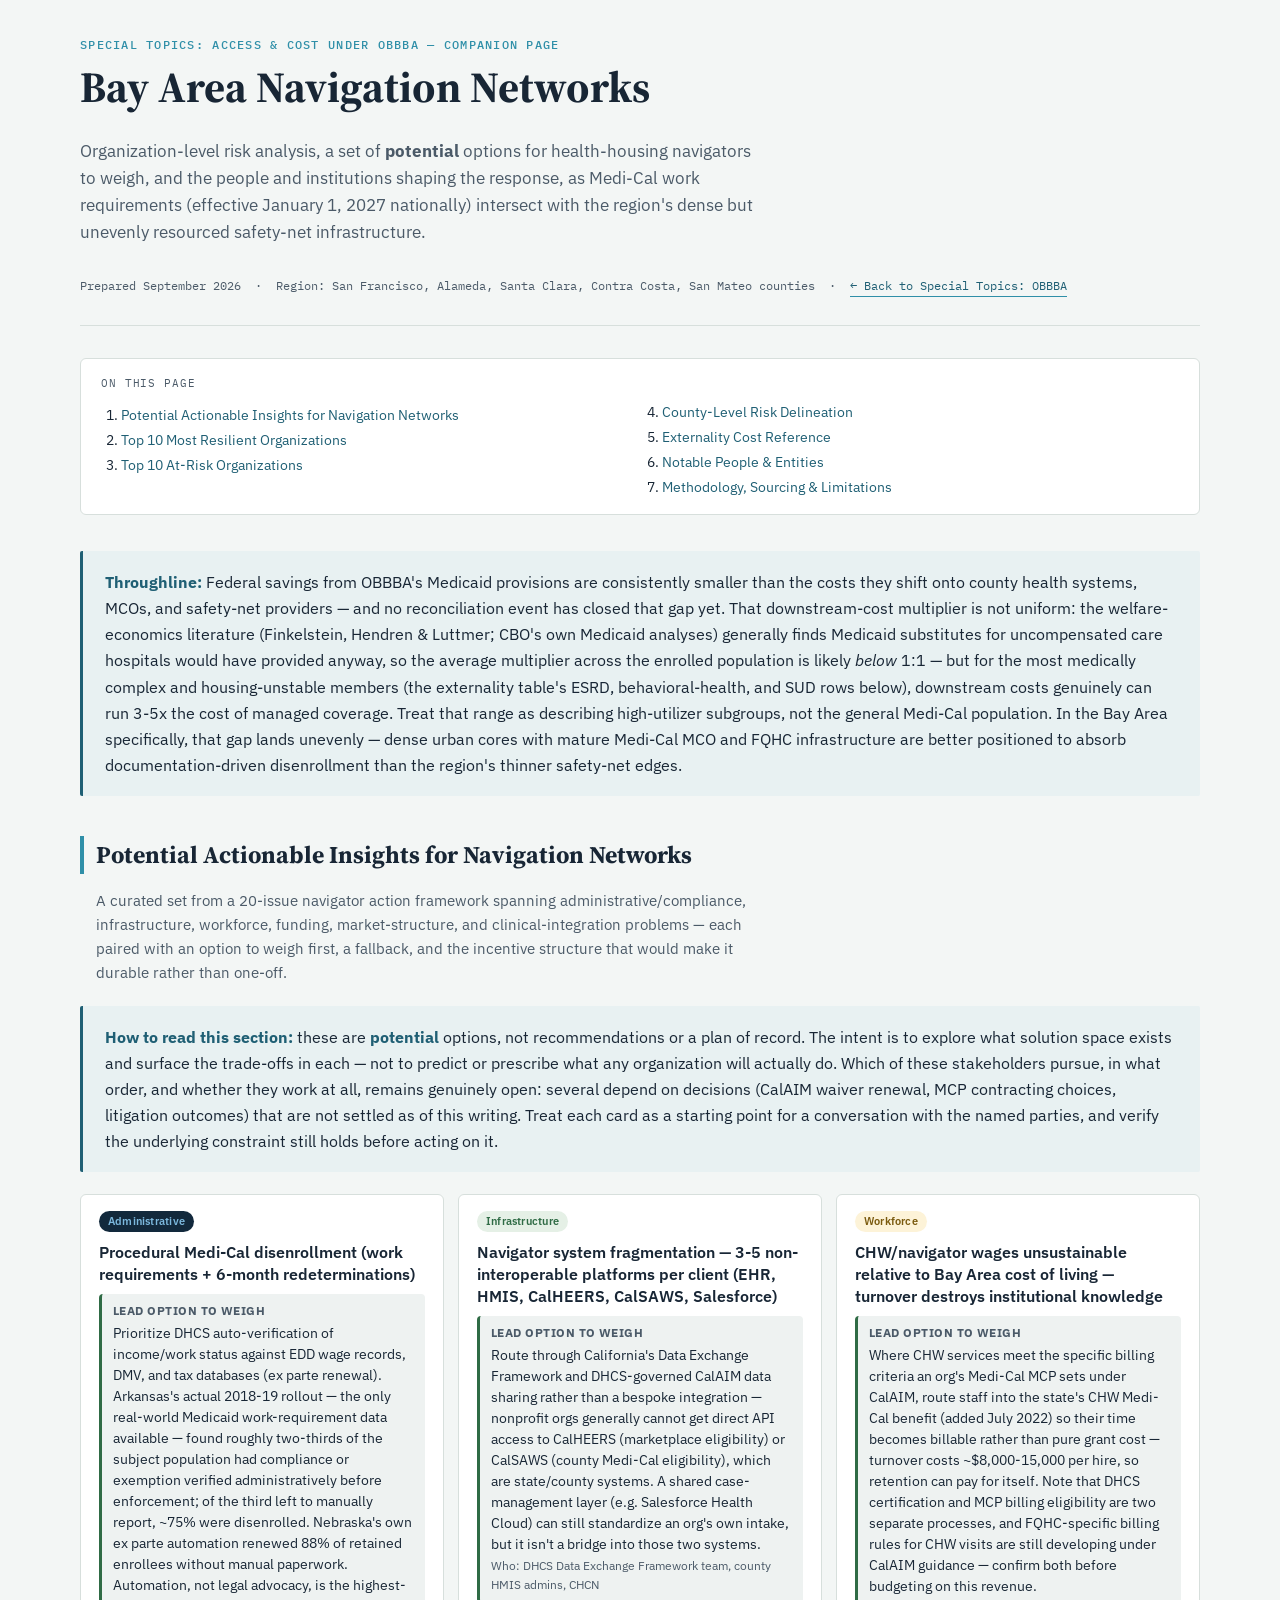
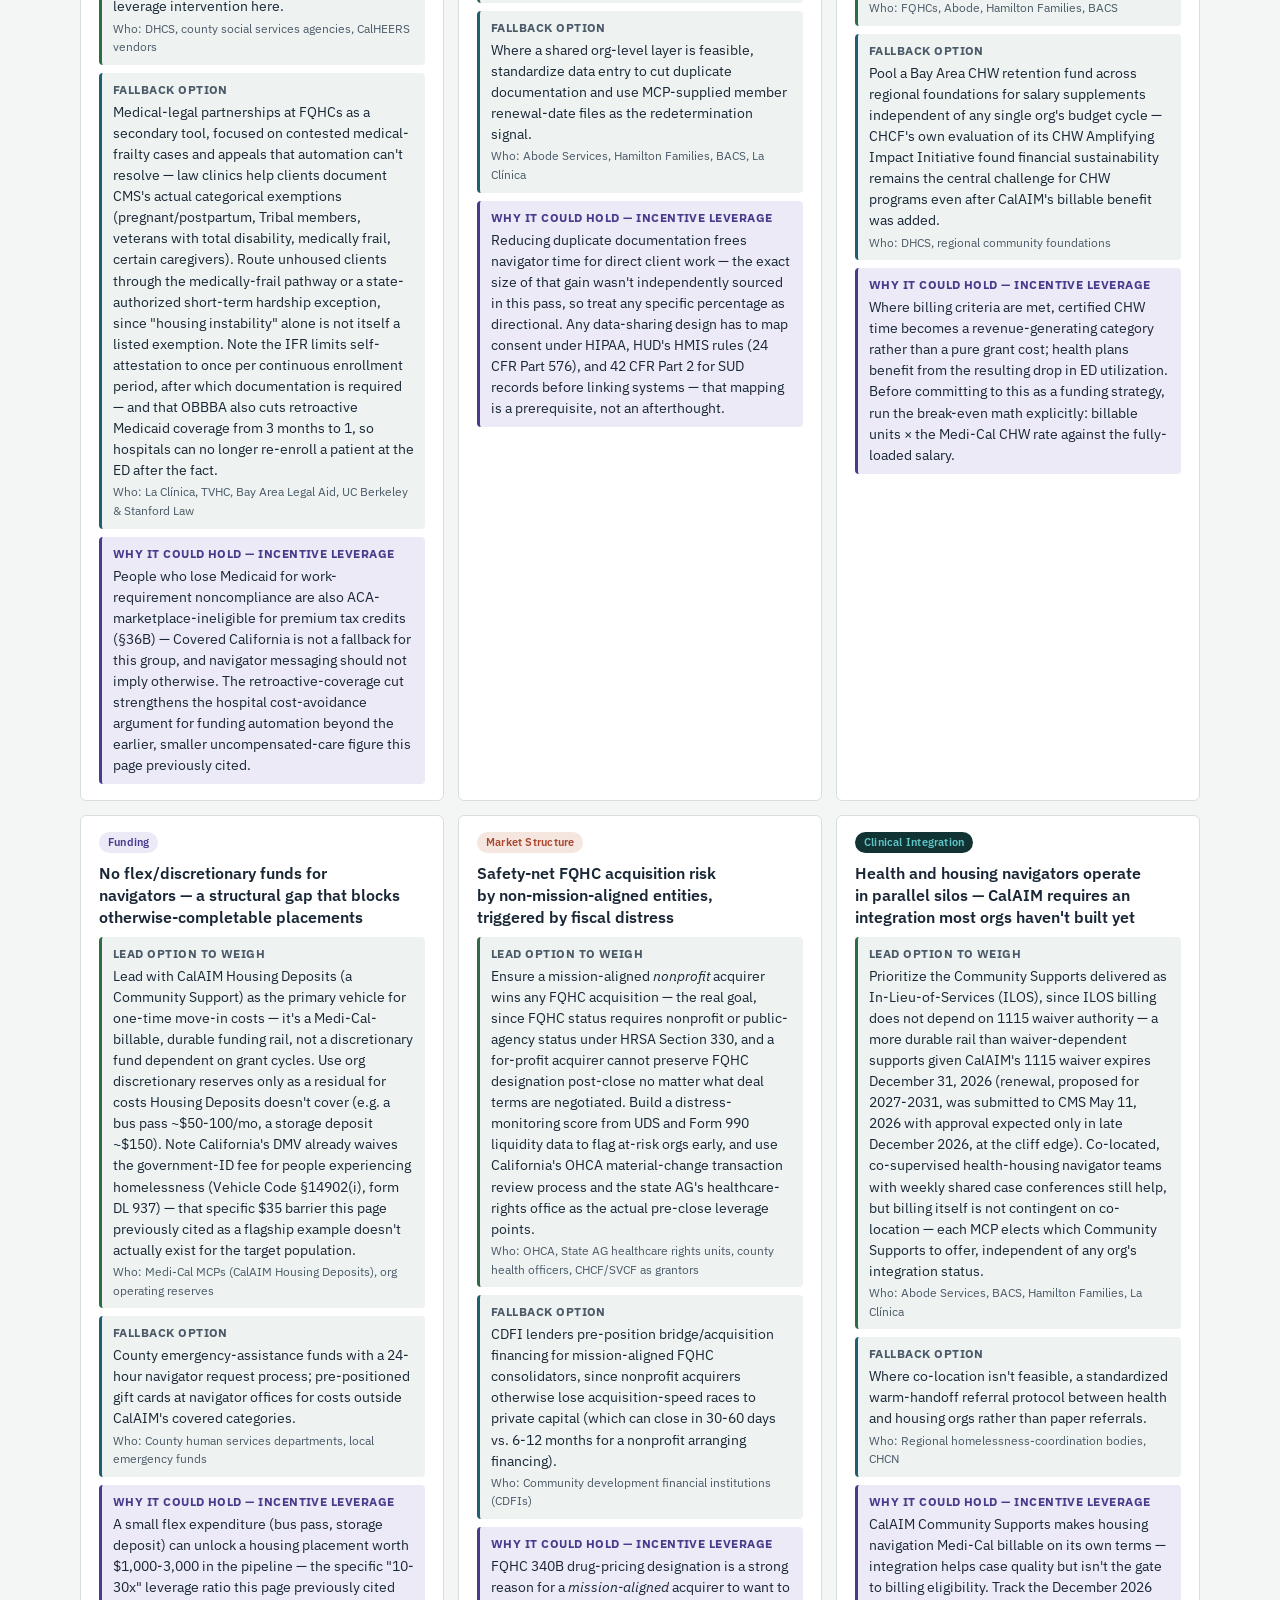
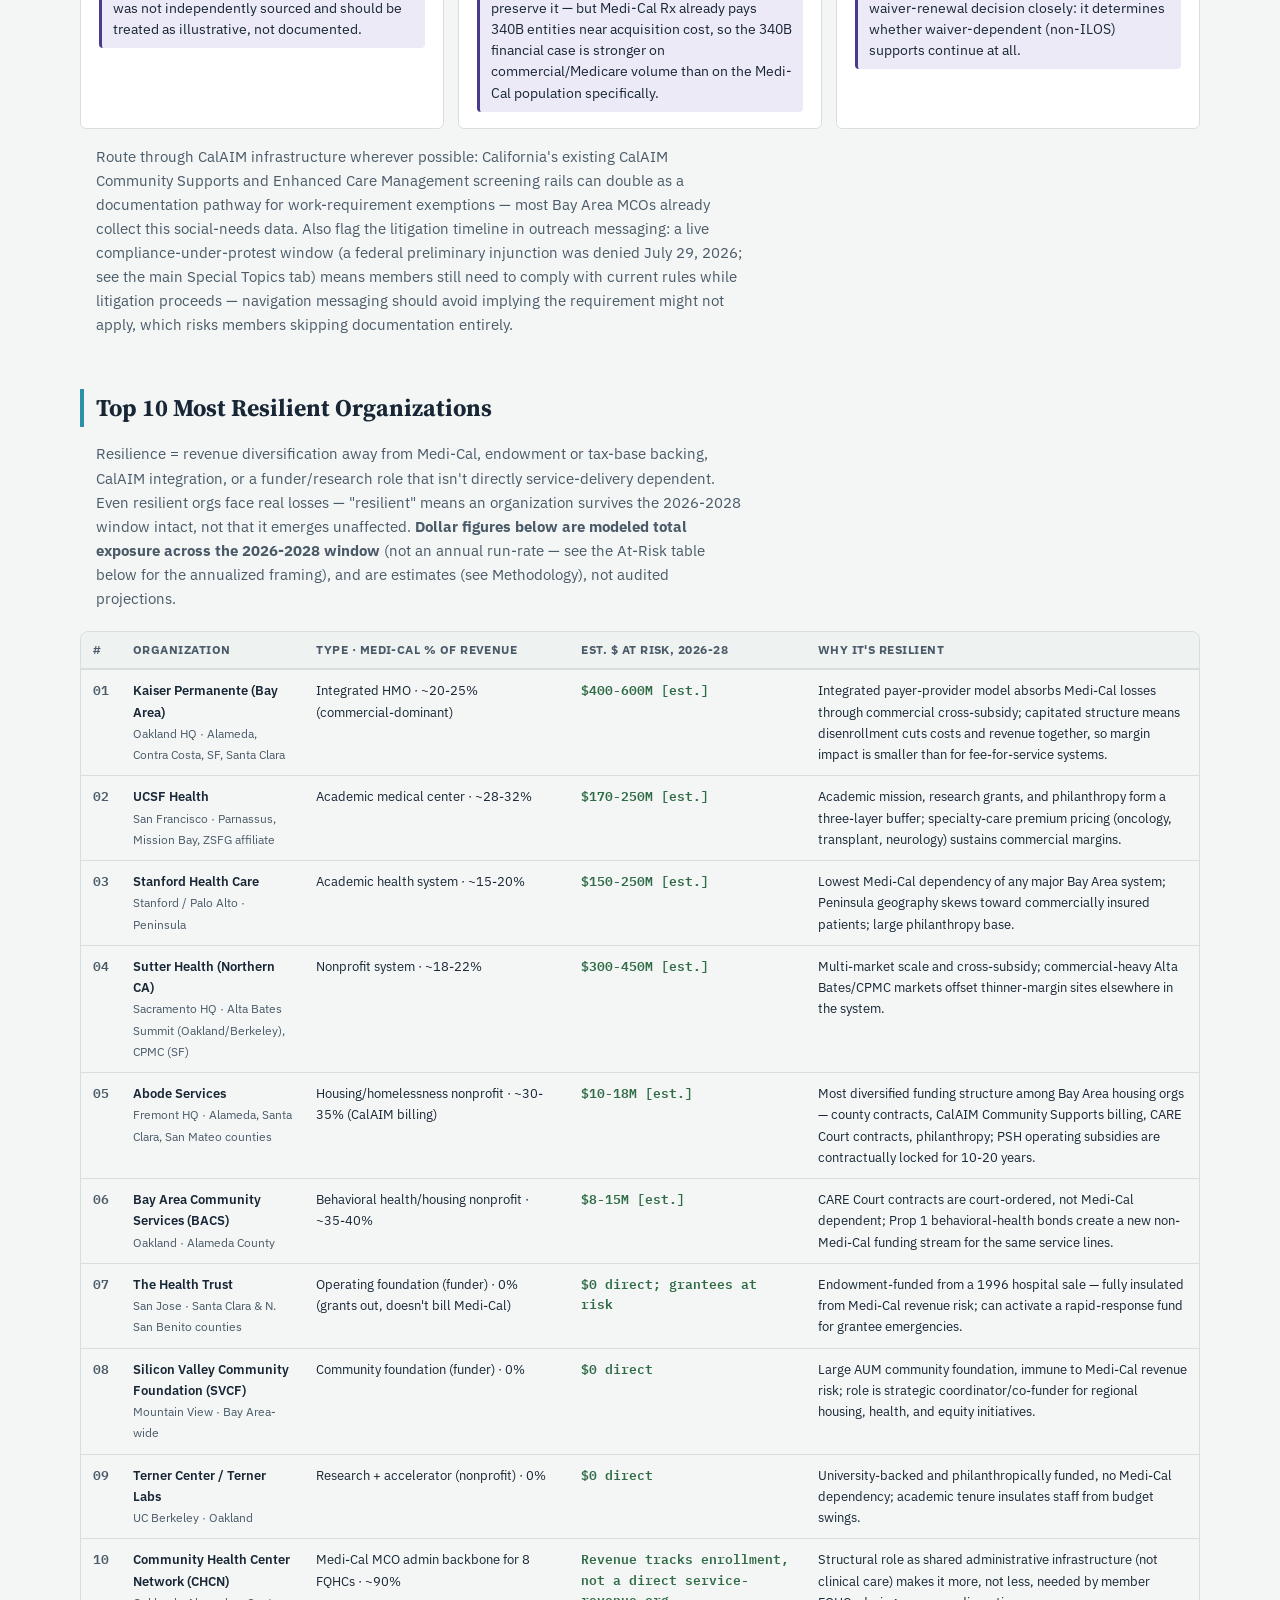
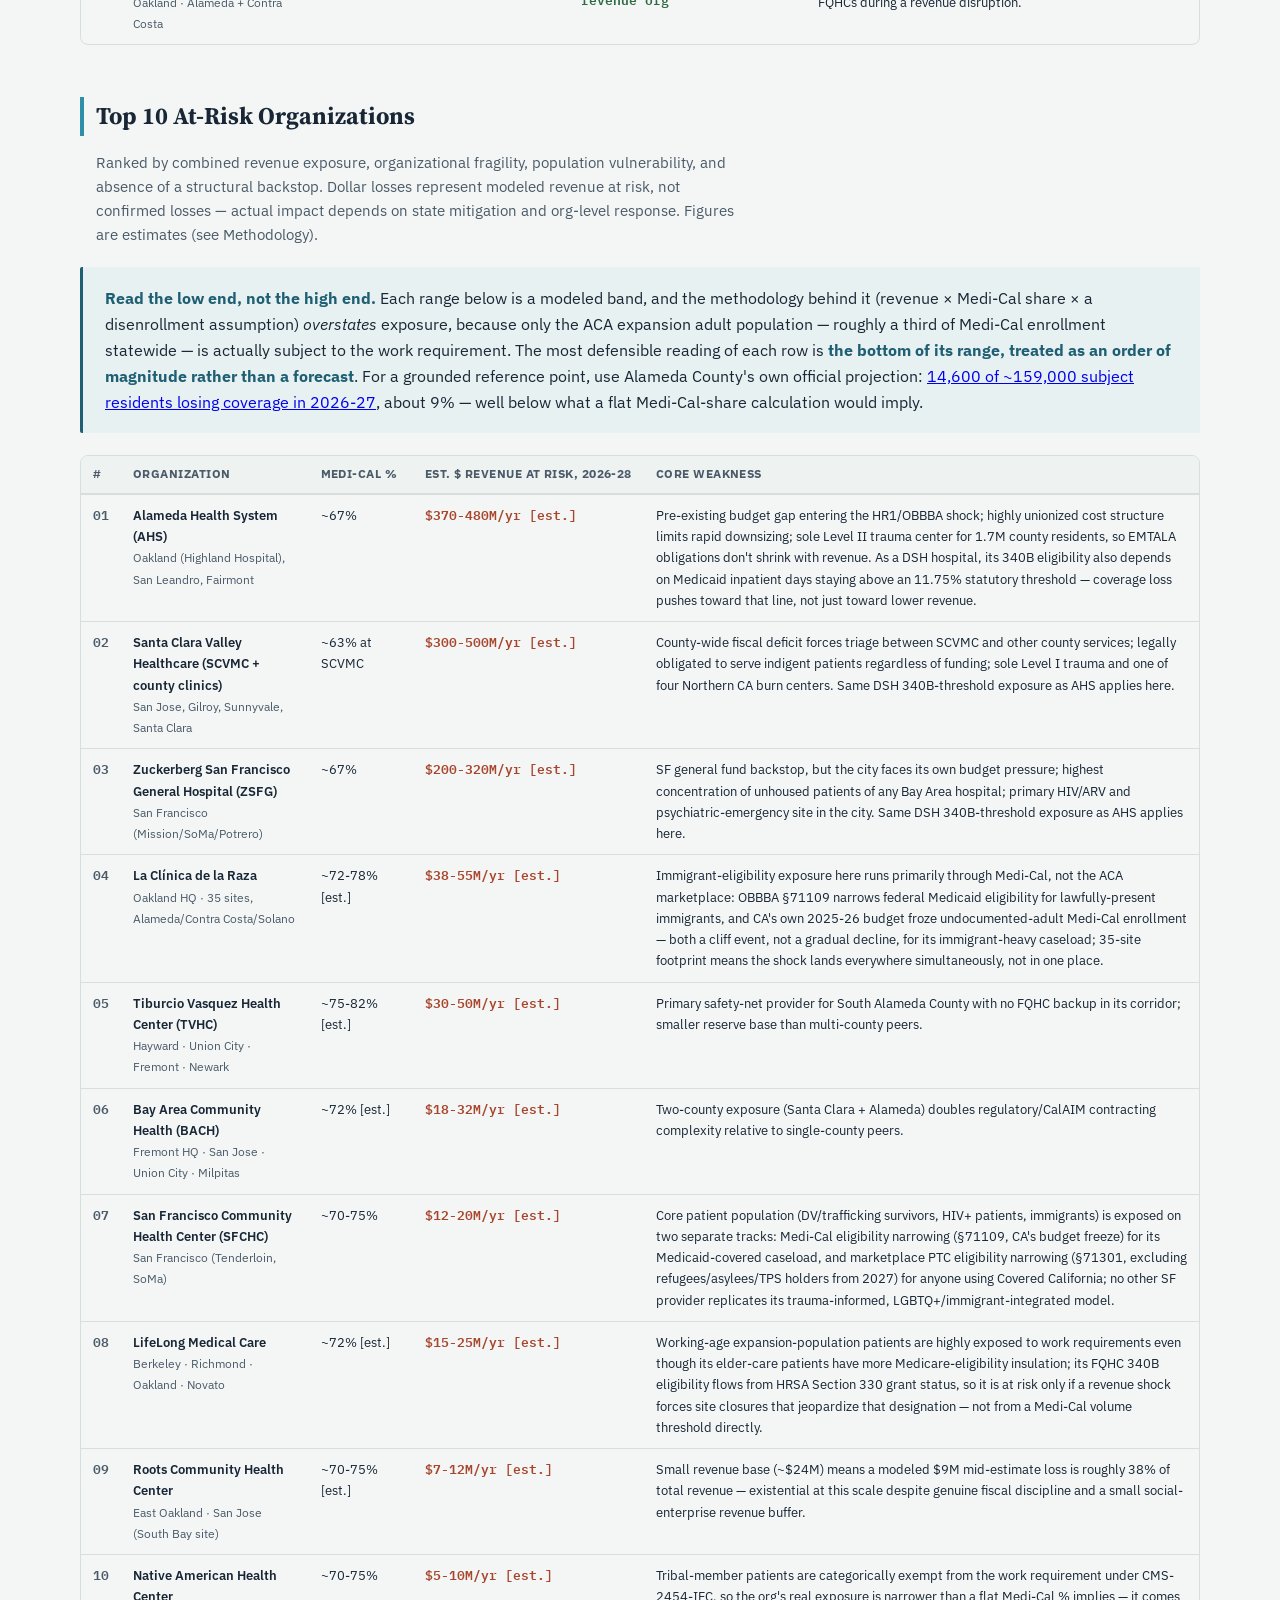
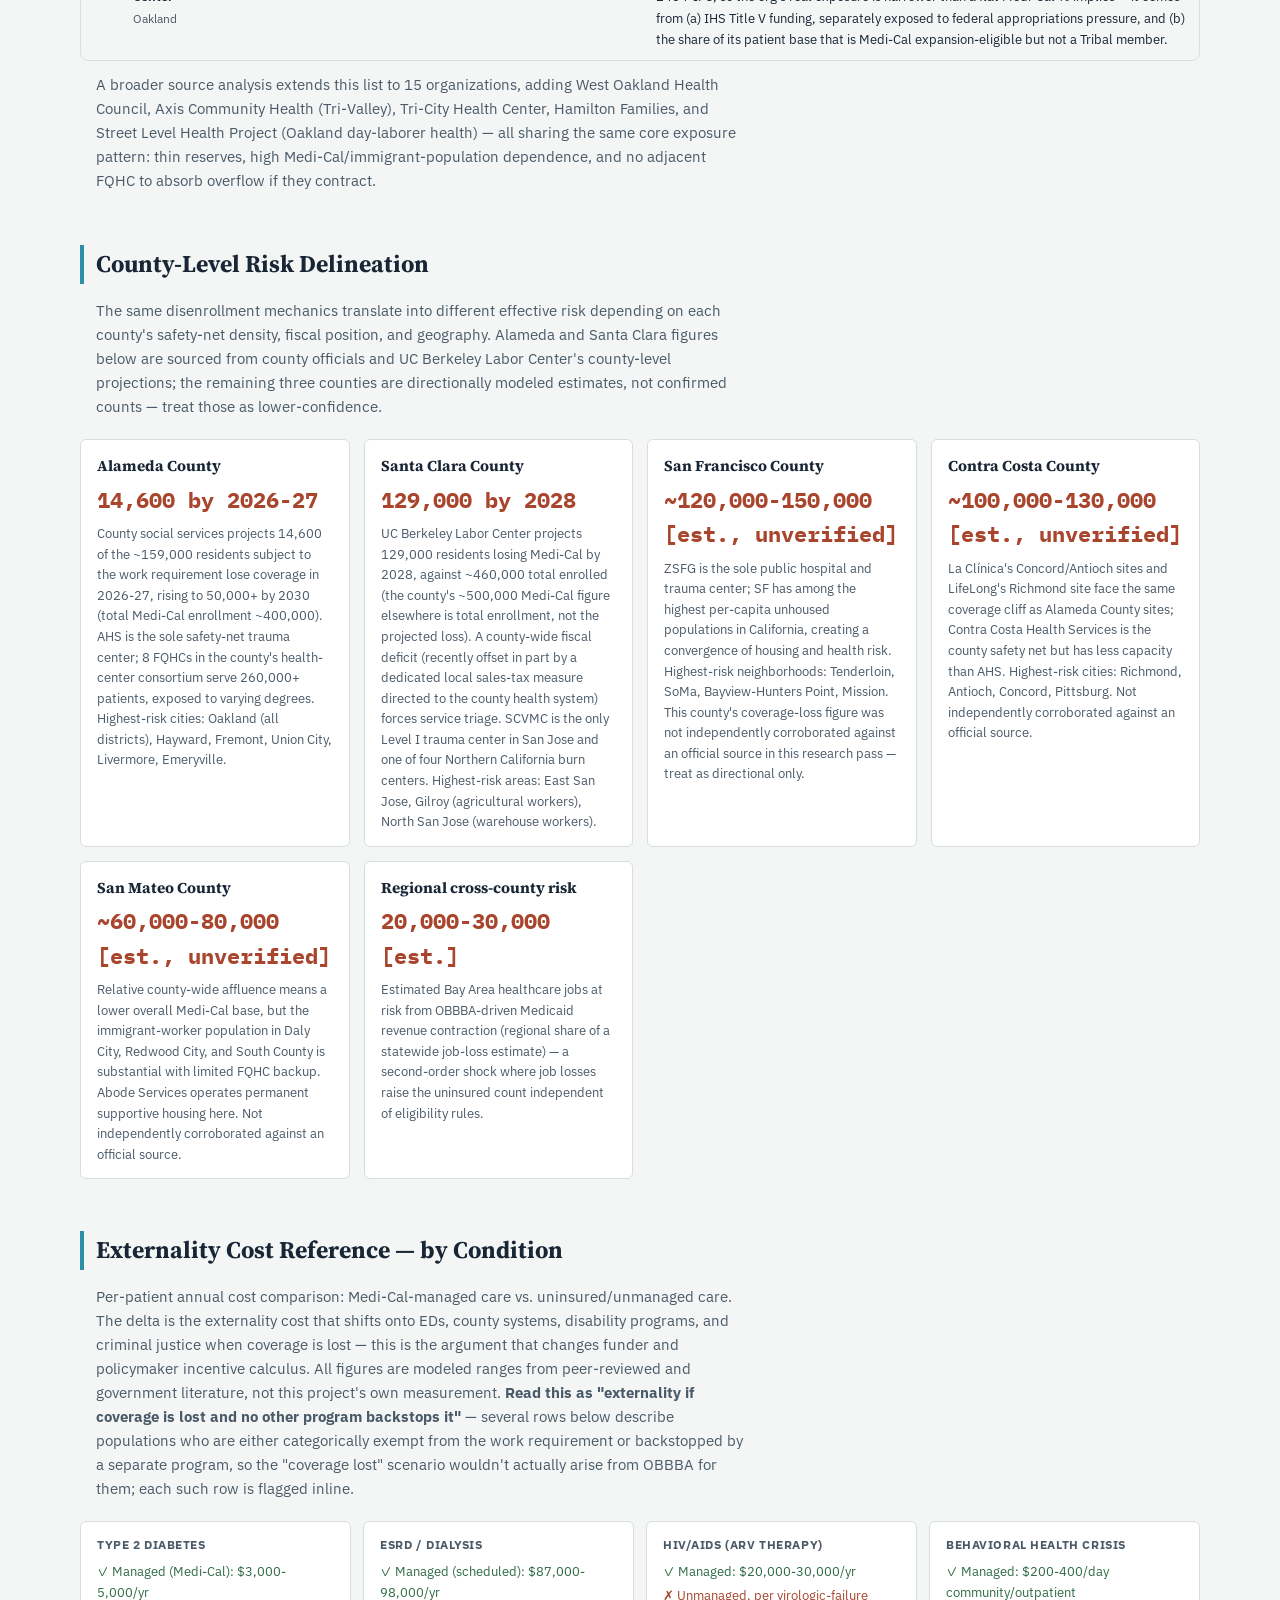
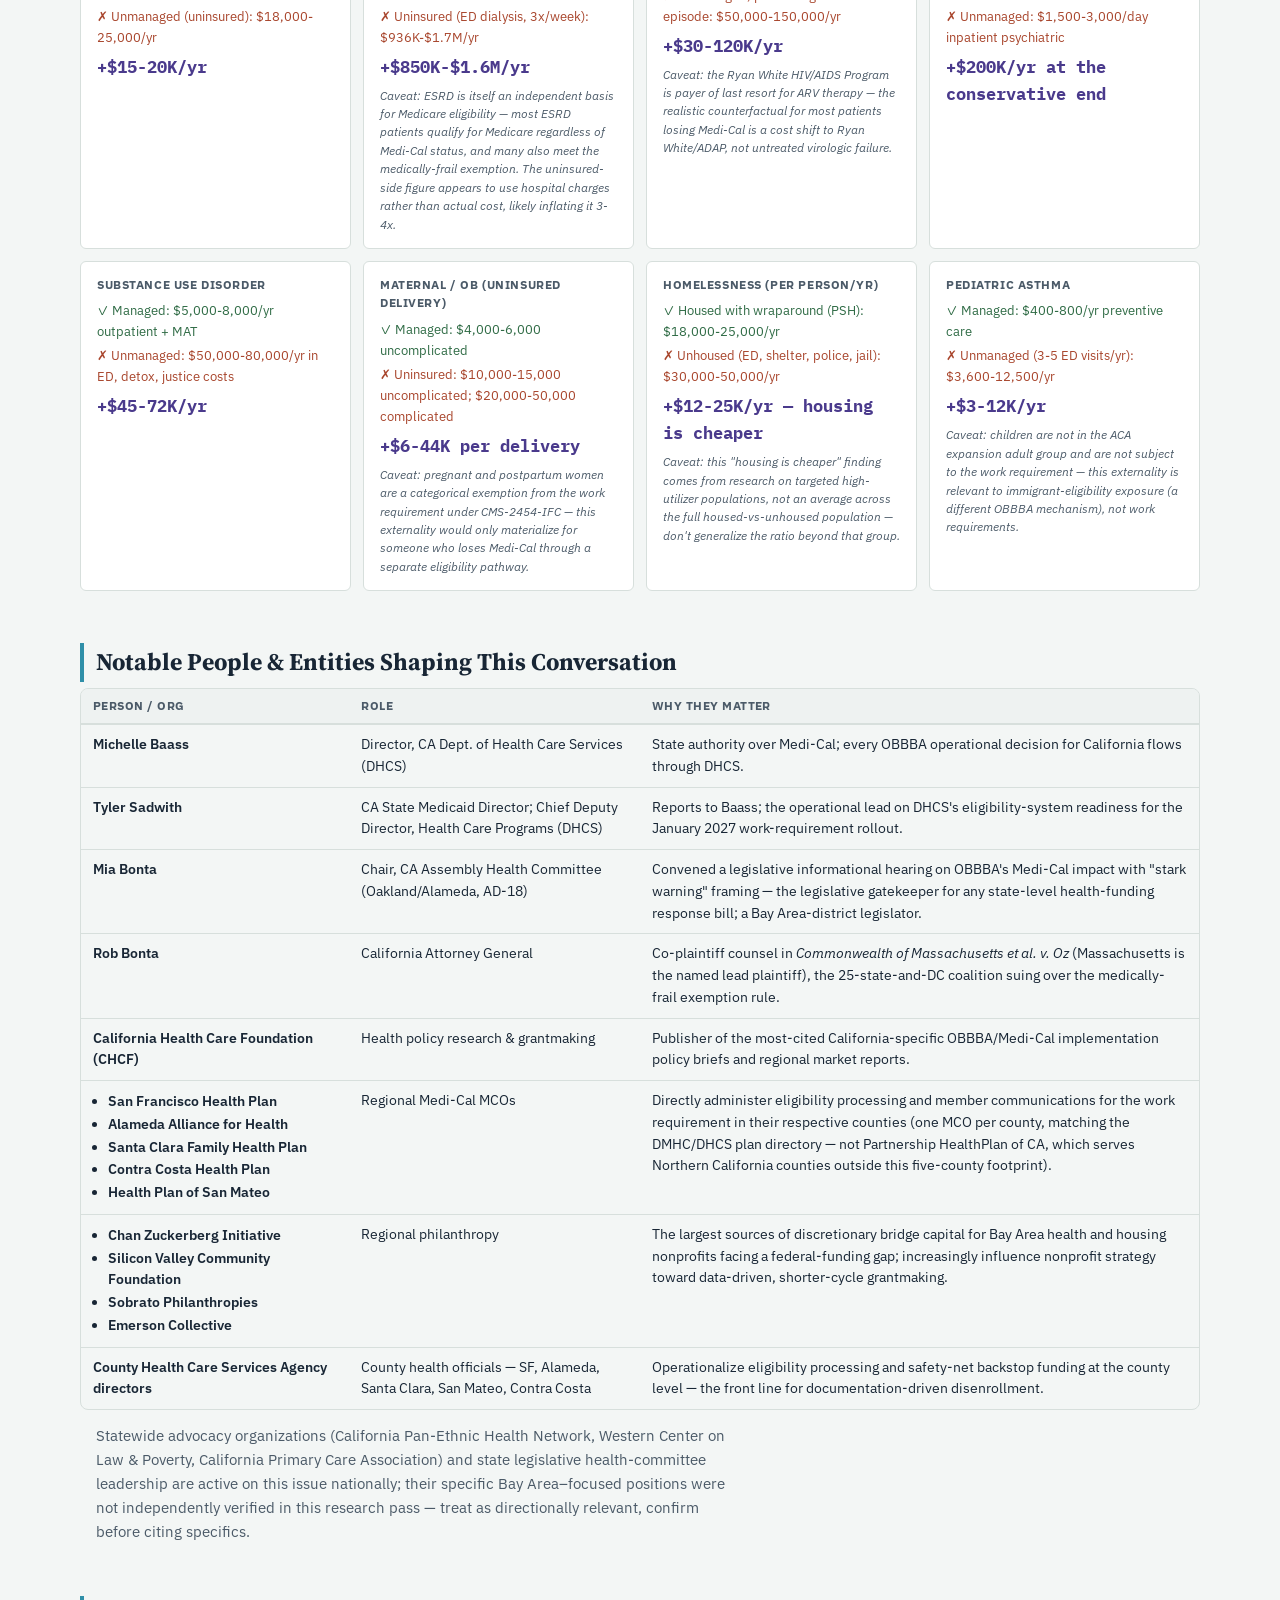
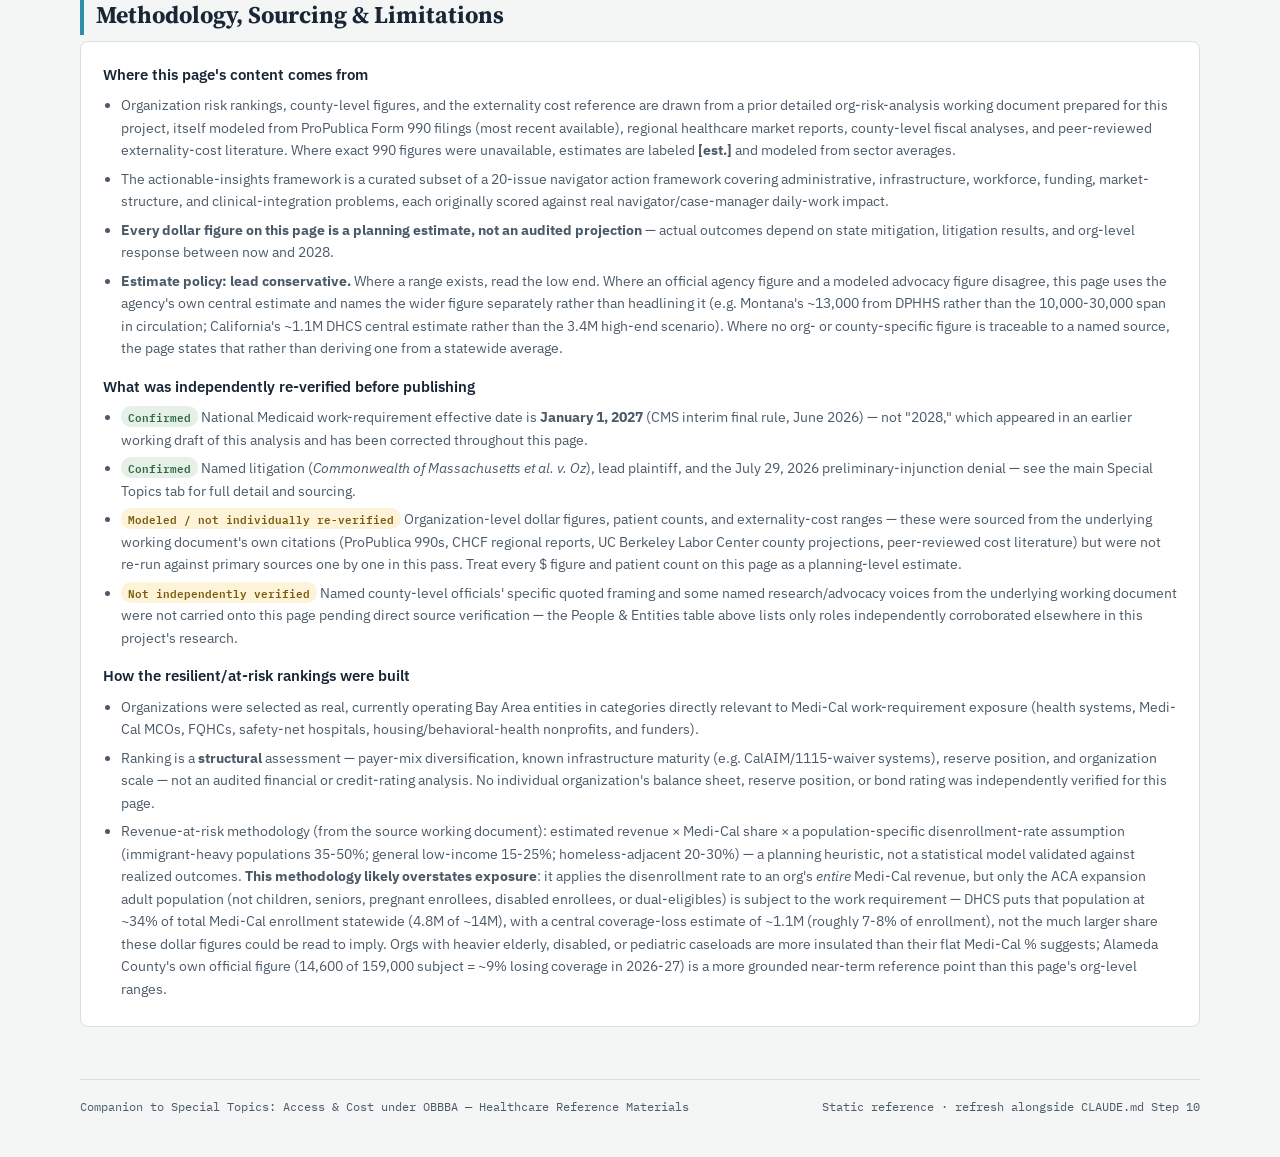
==== special-topics/bay-area-navigation.html @ 37980409 "Rework OBBBA tab presentation, add any-state drill-down, lead with conservative estimates Seven chan" ====
<!doctype html>
<html lang="en">
<head>
<meta charset="UTF-8">
<meta name="viewport" content="width=device-width, initial-scale=1.0, viewport-fit=cover">
<title>Bay Area Navigation Networks</title>
<link rel="stylesheet" href="https://fonts.googleapis.com/css2?family=Source+Serif+4:opsz,wght@8..60,400;8..60,600;8..60,700&family=IBM+Plex+Sans:wght@400;500;600;700&family=IBM+Plex+Mono:wght@400;500&display=swap">
<style>
  :root{
    --ink:#182635; --ink-soft:#4b5a68;
    --paper:#f3f6f5; --surface:#ffffff; --surface-alt:#eef2f1;
    --line:#d7dfdc;
    --bay:#1f5f74; --bay-bright:#2f8fa8;
    --resilient:#2f6b45; --resilient-bg:#e5f0e6;
    --risk:#a8452c; --risk-bg:#f6e6e0;
    --amber:#7a5a0e; --amber-bg:#fdf3d8;
    --purple:#4a3a8c; --purple-bg:#edeaf8;
    --accent-wash:#e8f1f2;
  }
  @media (prefers-color-scheme: dark){
    :root:not([data-theme="light"]){
      --ink:#e9edec; --ink-soft:#a9b8bc;
      --paper:#131b22; --surface:#1a232b; --surface-alt:#202b33;
      --line:#2c3941;
      --bay:#5fa9bd; --bay-bright:#7cc3d6;
      --resilient:#7fbf8f; --resilient-bg:#1c2e21;
      --risk:#d98a6f; --risk-bg:#33201a;
      --amber:#d4a840; --amber-bg:#2a2010;
      --purple:#a494d8; --purple-bg:#221c38;
      --accent-wash:#182a2d;
    }
  }
  :root[data-theme="dark"]{
    --ink:#e9edec; --ink-soft:#a9b8bc;
    --paper:#131b22; --surface:#1a232b; --surface-alt:#202b33;
    --line:#2c3941;
    --bay:#5fa9bd; --bay-bright:#7cc3d6;
    --resilient:#7fbf8f; --resilient-bg:#1c2e21;
    --risk:#d98a6f; --risk-bg:#33201a;
    --amber:#d4a840; --amber-bg:#2a2010;
    --purple:#a494d8; --purple-bg:#221c38;
    --accent-wash:#182a2d;
  }
  *{box-sizing:border-box;}
  html,body{margin:0;}
  body{
    background:var(--paper); color:var(--ink);
    font-family:"IBM Plex Sans", system-ui, -apple-system, sans-serif;
    font-size:16px; line-height:1.6;
    padding-inline:20px;
    padding-block:calc(28px + env(safe-area-inset-top,0px)) calc(40px + env(safe-area-inset-bottom,0px));
  }
  h1,h2,h3{font-family:"Source Serif 4", Georgia, serif; text-wrap:balance; color:var(--ink); margin:0;}
  .wrap{max-width:1120px; margin:0 auto;}
  .eyebrow{
    font-family:"IBM Plex Mono", monospace; font-size:0.72rem; letter-spacing:0.11em;
    text-transform:uppercase; color:var(--bay-bright); font-weight:500;
  }
  header.masthead{
    display:flex; flex-direction:column; gap:10px;
    padding-block:8px 28px; border-bottom:1px solid var(--line); margin-bottom:32px;
  }
  header.masthead h1{font-size:clamp(1.9rem, 4.2vw, 2.7rem); font-weight:700; line-height:1.08;}
  header.masthead .dek{font-size:1.05rem; color:var(--ink-soft); max-width:68ch; font-weight:400;}
  .meta-row{display:flex; flex-wrap:wrap; gap:14px; font-family:"IBM Plex Mono",monospace; font-size:0.78rem; color:var(--ink-soft); margin-top:4px;}
  .meta-row span{white-space:nowrap;}
  .back-link{font-family:"IBM Plex Mono",monospace; font-size:0.78rem; color:var(--bay); text-decoration:none; border-bottom:1px solid var(--bay-bright);}
  .back-link:hover{color:var(--bay-bright);}

  nav.toc{background:var(--surface); border:1px solid var(--line); border-radius:6px; padding:16px 20px; margin-bottom:36px;}
  nav.toc .toc-label{font-family:"IBM Plex Mono",monospace; font-size:0.7rem; letter-spacing:0.08em; text-transform:uppercase; color:var(--ink-soft); margin-bottom:8px; display:block;}
  nav.toc ol{margin:0; padding-left:20px; columns:2; column-gap:24px; font-size:0.86rem;}
  nav.toc li{margin:3px 0; break-inside:avoid;}
  nav.toc a{color:var(--bay); text-decoration:none;}
  nav.toc a:hover{text-decoration:underline;}
  @media (max-width:600px){ nav.toc ol{columns:1;} }

  .callout{
    background:var(--accent-wash); border-left:3px solid var(--bay);
    padding:18px 22px; border-radius:2px; margin-bottom:40px;
  }
  .callout p{margin:0; font-size:1.02rem;}
  .callout strong{color:var(--bay);}

  section{margin-bottom:52px;}
  /* Header rule echoes the accent bar used on the Special Topics tab it links from,
     so the two read as one family despite the companion page's own type palette. */
  section > h2{
    font-size:1.5rem; font-weight:700; margin-bottom:6px;
    border-left:4px solid var(--bay-bright); padding-left:12px;
  }
  section > .section-dek{color:var(--ink-soft); font-size:0.94rem; max-width:74ch; margin-bottom:20px; padding-left:16px;}

  .insight-grid{display:grid; grid-template-columns:repeat(auto-fit, minmax(300px,1fr)); gap:14px;}
  .insight-card{
    background:var(--surface); border:1px solid var(--line); border-radius:6px;
    padding:16px 18px; display:flex; flex-direction:column; gap:8px;
  }
  .insight-card .issue-badges{display:flex; gap:6px; flex-wrap:wrap;}
  .badge{font-size:0.66rem; font-weight:600; padding:2px 9px; border-radius:20px; letter-spacing:0.02em;}
  .badge-admin{background:#e5f0f9; color:#1a5c8a;}
  .badge-infra{background:var(--resilient-bg); color:var(--resilient);}
  .badge-work{background:var(--amber-bg); color:var(--amber);}
  .badge-fund{background:var(--purple-bg); color:var(--purple);}
  .badge-mkt{background:var(--risk-bg); color:var(--risk);}
  .badge-clin{background:#dff0f0; color:#1a5a5a;}
  :root[data-theme="dark"] .badge-admin, :root:not([data-theme="light"]) .badge-admin { background:#12293c; color:#7cb8dd; }
  :root[data-theme="dark"] .badge-clin, :root:not([data-theme="light"]) .badge-clin { background:#123333; color:#5fc7c7; }
  .insight-card h3{font-size:0.98rem; font-weight:600; margin:2px 0 0; font-family:"IBM Plex Sans",sans-serif; line-height:1.4;}
  .action-box{background:var(--surface-alt); border-radius:4px; padding:8px 11px; font-size:0.85rem; line-height:1.55;}
  .action-box strong{display:block; font-size:0.72rem; text-transform:uppercase; letter-spacing:0.04em; font-weight:700; margin-bottom:3px; color:var(--ink-soft);}
  .action-primary{border-left:3px solid var(--resilient);}
  .action-alt{border-left:3px solid var(--bay);}
  .incentive-box{background:var(--purple-bg); border-left:3px solid var(--purple); border-radius:4px; padding:8px 11px; font-size:0.85rem; line-height:1.55;}
  .incentive-box strong{display:block; font-size:0.72rem; text-transform:uppercase; letter-spacing:0.04em; font-weight:700; margin-bottom:3px; color:var(--purple);}
  .who-line{font-size:0.76rem; color:var(--ink-soft); margin-top:2px;}

  .org-table-wrap{overflow-x:auto; border:1px solid var(--line); border-radius:8px;}
  table.org-table{width:100%; border-collapse:collapse; font-size:0.83rem; min-width:820px;}
  table.org-table thead th{background:var(--surface-alt); text-align:left; font-weight:700; padding:9px 12px; border-bottom:2px solid var(--line); font-size:0.72rem; text-transform:uppercase; letter-spacing:0.04em; color:var(--ink-soft); white-space:nowrap;}
  table.org-table td{padding:10px 12px; border-bottom:1px solid var(--line); vertical-align:top;}
  table.org-table tr:last-child td{border-bottom:none;}
  table.org-table .org-name{font-weight:600; display:block;}
  table.org-table .org-loc{color:var(--ink-soft); font-size:0.76rem;}
  table.org-table .rank{font-family:"IBM Plex Mono",monospace; font-weight:600; color:var(--ink-soft);}
  .rank.resilient{color:var(--resilient);}
  .rank.risk{color:var(--risk);}
  table.org-table .fig{font-weight:600; font-family:"IBM Plex Mono",monospace; font-size:0.8rem; font-variant-numeric:tabular-nums;}
  .fig.risk{color:var(--risk);}
  .fig.resilient{color:var(--resilient);}

  .county-grid{display:grid; grid-template-columns:repeat(auto-fit, minmax(260px,1fr)); gap:14px;}
  .county-card{background:var(--surface); border:1px solid var(--line); border-radius:6px; padding:14px 16px;}
  .county-card h3{font-size:0.95rem; margin-bottom:4px;}
  .county-card .stat{font-family:"IBM Plex Mono",monospace; font-size:1.35rem; font-weight:700; color:var(--risk); display:block; margin:2px 0 6px; font-variant-numeric:tabular-nums;}
  .county-card p{font-size:0.83rem; color:var(--ink-soft); margin:0; line-height:1.55;}

  .ext-grid{display:grid; grid-template-columns:repeat(auto-fit, minmax(250px,1fr)); gap:12px;}
  .ext-card{background:var(--surface); border:1px solid var(--line); border-radius:6px; padding:14px 16px;}
  .ext-card .condition{font-size:0.72rem; font-weight:700; text-transform:uppercase; letter-spacing:0.05em; color:var(--ink-soft); margin-bottom:6px;}
  .ext-card .row{font-size:0.82rem; margin-bottom:3px;}
  .ext-card .managed{color:var(--resilient);}
  .ext-card .unmanaged{color:var(--risk);}
  .ext-card .delta{font-family:"IBM Plex Mono",monospace; font-size:1.05rem; font-weight:700; color:var(--purple); margin-top:6px;}

  .people-table-wrap{border:1px solid var(--line); border-radius:8px; overflow:hidden;}
  table.people-table{width:100%; border-collapse:collapse; font-size:0.85rem; table-layout:fixed;}
  table.people-table col.c-name{width:24%;}
  table.people-table col.c-role{width:26%;}
  table.people-table col.c-why{width:50%;}
  table.people-table thead th{background:var(--surface-alt); text-align:left; font-weight:700; padding:8px 12px; border-bottom:2px solid var(--line); font-size:0.72rem; text-transform:uppercase; letter-spacing:0.04em; color:var(--ink-soft);}
  table.people-table td{padding:9px 12px; border-bottom:1px solid var(--line); vertical-align:top; overflow-wrap:anywhere; word-break:normal; hyphens:auto;}
  table.people-table tr:last-child td{border-bottom:none;}
  table.people-table .p-name{font-weight:600;}
  table.people-table .p-name ul{margin:0; padding-left:15px;}
  table.people-table .p-name li{margin:1px 0; font-weight:600;}
  /* Stack to cards on narrow screens so nothing ever scrolls sideways */
  @media (max-width:640px){
    table.people-table, table.people-table tbody, table.people-table tr, table.people-table td{display:block; width:100%;}
    table.people-table thead{display:none;}
    table.people-table tr{border-bottom:1px solid var(--line); padding:4px 0;}
    table.people-table tr:last-child{border-bottom:none;}
    table.people-table td{border-bottom:none; padding:4px 12px;}
    table.people-table td::before{content:attr(data-label); display:block; font-size:0.66rem; font-weight:700; text-transform:uppercase; letter-spacing:0.05em; color:var(--ink-soft); margin-bottom:2px;}
  }

  .method-box{
    background:var(--surface); border:1px solid var(--line); border-radius:8px;
    padding:20px 22px; font-size:0.88rem; color:var(--ink-soft);
  }
  .method-box h3{font-size:0.95rem; font-weight:600; color:var(--ink); margin-bottom:8px; font-family:"IBM Plex Sans",sans-serif;}
  .method-box ul{margin:0 0 14px; padding-left:18px;}
  .method-box ul:last-child{margin-bottom:0;}
  .method-box li{margin-bottom:6px;}
  .verify-tag{font-family:"IBM Plex Mono",monospace; font-size:0.68rem; padding:1px 7px; border-radius:10px; font-weight:600; white-space:nowrap;}
  .verify-confirmed{background:var(--resilient-bg); color:var(--resilient);}
  .verify-est{background:var(--amber-bg); color:var(--amber);}
  .verify-corrected{background:var(--risk-bg); color:var(--risk);}

  footer{border-top:1px solid var(--line); padding-top:18px; margin-top:8px;
    font-family:"IBM Plex Mono",monospace; font-size:0.74rem; color:var(--ink-soft);
    display:flex; justify-content:space-between; flex-wrap:wrap; gap:8px;}

  @media (max-width:480px){
    table.org-table{min-width:680px;}
  }
</style>
</head>
<body>
<div class="wrap">

  <header class="masthead">
    <div class="eyebrow">Special Topics: Access &amp; Cost under OBBBA — Companion Page</div>
    <h1>Bay Area Navigation Networks</h1>
    <p class="dek">Organization-level risk analysis, a set of <strong>potential</strong> options for health-housing navigators to weigh, and the people and institutions shaping the response, as Medi-Cal work requirements (effective January 1, 2027 nationally) intersect with the region's dense but unevenly resourced safety-net infrastructure.</p>
    <div class="meta-row">
      <span>Prepared September 2026</span>
      <span>·</span>
      <span>Region: San Francisco, Alameda, Santa Clara, Contra Costa, San Mateo counties</span>
      <span>·</span>
      <a class="back-link" href="../index.html#special">← Back to Special Topics: OBBBA</a>
    </div>
  </header>

  <nav class="toc">
    <span class="toc-label">On this page</span>
    <ol>
      <li><a href="#insights">Potential Actionable Insights for Navigation Networks</a></li>
      <li><a href="#resilient">Top 10 Most Resilient Organizations</a></li>
      <li><a href="#at-risk">Top 10 At-Risk Organizations</a></li>
      <li><a href="#counties">County-Level Risk Delineation</a></li>
      <li><a href="#externalities">Externality Cost Reference</a></li>
      <li><a href="#people">Notable People &amp; Entities</a></li>
      <li><a href="#method">Methodology, Sourcing &amp; Limitations</a></li>
    </ol>
  </nav>

  <div class="callout">
    <p><strong>Throughline:</strong> Federal savings from OBBBA's Medicaid provisions are consistently smaller than the costs they shift onto county health systems, MCOs, and safety-net providers — and no reconciliation event has closed that gap yet. That downstream-cost multiplier is not uniform: the welfare-economics literature (Finkelstein, Hendren &amp; Luttmer; CBO's own Medicaid analyses) generally finds Medicaid substitutes for uncompensated care hospitals would have provided anyway, so the average multiplier across the enrolled population is likely <em>below</em> 1:1 — but for the most medically complex and housing-unstable members (the externality table's ESRD, behavioral-health, and SUD rows below), downstream costs genuinely can run 3-5x the cost of managed coverage. Treat that range as describing high-utilizer subgroups, not the general Medi-Cal population. In the Bay Area specifically, that gap lands unevenly — dense urban cores with mature Medi-Cal MCO and FQHC infrastructure are better positioned to absorb documentation-driven disenrollment than the region's thinner safety-net edges.</p>
  </div>

  <section id="insights">
    <h2>Potential Actionable Insights for Navigation Networks</h2>
    <p class="section-dek">A curated set from a 20-issue navigator action framework spanning administrative/compliance, infrastructure, workforce, funding, market-structure, and clinical-integration problems — each paired with an option to weigh first, a fallback, and the incentive structure that would make it durable rather than one-off.</p>
    <div class="callout" style="margin-bottom:22px;">
      <p><strong>How to read this section:</strong> these are <strong>potential</strong> options, not recommendations or a plan of record. The intent is to explore what solution space exists and surface the trade-offs in each — not to predict or prescribe what any organization will actually do. Which of these stakeholders pursue, in what order, and whether they work at all, remains genuinely open: several depend on decisions (CalAIM waiver renewal, MCP contracting choices, litigation outcomes) that are not settled as of this writing. Treat each card as a starting point for a conversation with the named parties, and verify the underlying constraint still holds before acting on it.</p>
    </div>
    <div class="insight-grid">
      <div class="insight-card">
        <div class="issue-badges"><span class="badge badge-admin">Administrative</span></div>
        <h3>Procedural Medi-Cal disenrollment (work requirements + 6-month redeterminations)</h3>
        <div class="action-box action-primary"><strong>Lead option to weigh</strong>Prioritize DHCS auto-verification of income/work status against EDD wage records, DMV, and tax databases (ex parte renewal). Arkansas's actual 2018-19 rollout — the only real-world Medicaid work-requirement data available — found roughly two-thirds of the subject population had compliance or exemption verified administratively before enforcement; of the third left to manually report, ~75% were disenrolled. Nebraska's own ex parte automation renewed 88% of retained enrollees without manual paperwork. Automation, not legal advocacy, is the highest-leverage intervention here.<div class="who-line">Who: DHCS, county social services agencies, CalHEERS vendors</div></div>
        <div class="action-box action-alt"><strong>Fallback option</strong>Medical-legal partnerships at FQHCs as a secondary tool, focused on contested medical-frailty cases and appeals that automation can't resolve — law clinics help clients document CMS's actual categorical exemptions (pregnant/postpartum, Tribal members, veterans with total disability, medically frail, certain caregivers). Route unhoused clients through the medically-frail pathway or a state-authorized short-term hardship exception, since "housing instability" alone is not itself a listed exemption. Note the IFR limits self-attestation to once per continuous enrollment period, after which documentation is required — and that OBBBA also cuts retroactive Medicaid coverage from 3 months to 1, so hospitals can no longer re-enroll a patient at the ED after the fact.<div class="who-line">Who: La Clínica, TVHC, Bay Area Legal Aid, UC Berkeley &amp; Stanford Law</div></div>
        <div class="incentive-box"><strong>Why it could hold — incentive leverage</strong>People who lose Medicaid for work-requirement noncompliance are also ACA-marketplace-ineligible for premium tax credits (§36B) — Covered California is not a fallback for this group, and navigator messaging should not imply otherwise. The retroactive-coverage cut strengthens the hospital cost-avoidance argument for funding automation beyond the earlier, smaller uncompensated-care figure this page previously cited.</div>
      </div>
      <div class="insight-card">
        <div class="issue-badges"><span class="badge badge-infra">Infrastructure</span></div>
        <h3>Navigator system fragmentation — 3-5 non-interoperable platforms per client (EHR, HMIS, CalHEERS, CalSAWS, Salesforce)</h3>
        <div class="action-box action-primary"><strong>Lead option to weigh</strong>Route through California's Data Exchange Framework and DHCS-governed CalAIM data sharing rather than a bespoke integration — nonprofit orgs generally cannot get direct API access to CalHEERS (marketplace eligibility) or CalSAWS (county Medi-Cal eligibility), which are state/county systems. A shared case-management layer (e.g. Salesforce Health Cloud) can still standardize an org's own intake, but it isn't a bridge into those two systems.<div class="who-line">Who: DHCS Data Exchange Framework team, county HMIS admins, CHCN</div></div>
        <div class="action-box action-alt"><strong>Fallback option</strong>Where a shared org-level layer is feasible, standardize data entry to cut duplicate documentation and use MCP-supplied member renewal-date files as the redetermination signal.<div class="who-line">Who: Abode Services, Hamilton Families, BACS, La Clínica</div></div>
        <div class="incentive-box"><strong>Why it could hold — incentive leverage</strong>Reducing duplicate documentation frees navigator time for direct client work — the exact size of that gain wasn't independently sourced in this pass, so treat any specific percentage as directional. Any data-sharing design has to map consent under HIPAA, HUD's HMIS rules (24 CFR Part 576), and 42 CFR Part 2 for SUD records before linking systems — that mapping is a prerequisite, not an afterthought.</div>
      </div>
      <div class="insight-card">
        <div class="issue-badges"><span class="badge badge-work">Workforce</span></div>
        <h3>CHW/navigator wages unsustainable relative to Bay Area cost of living — turnover destroys institutional knowledge</h3>
        <div class="action-box action-primary"><strong>Lead option to weigh</strong>Where CHW services meet the specific billing criteria an org's Medi-Cal MCP sets under CalAIM, route staff into the state's CHW Medi-Cal benefit (added July 2022) so their time becomes billable rather than pure grant cost — turnover costs ~$8,000-15,000 per hire, so retention can pay for itself. Note that DHCS certification and MCP billing eligibility are two separate processes, and FQHC-specific billing rules for CHW visits are still developing under CalAIM guidance — confirm both before budgeting on this revenue.<div class="who-line">Who: FQHCs, Abode, Hamilton Families, BACS</div></div>
        <div class="action-box action-alt"><strong>Fallback option</strong>Pool a Bay Area CHW retention fund across regional foundations for salary supplements independent of any single org's budget cycle — CHCF's own evaluation of its CHW Amplifying Impact Initiative found financial sustainability remains the central challenge for CHW programs even after CalAIM's billable benefit was added.<div class="who-line">Who: DHCS, regional community foundations</div></div>
        <div class="incentive-box"><strong>Why it could hold — incentive leverage</strong>Where billing criteria are met, certified CHW time becomes a revenue-generating category rather than a pure grant cost; health plans benefit from the resulting drop in ED utilization. Before committing to this as a funding strategy, run the break-even math explicitly: billable units × the Medi-Cal CHW rate against the fully-loaded salary.</div>
      </div>
      <div class="insight-card">
        <div class="issue-badges"><span class="badge badge-fund">Funding</span></div>
        <h3>No flex/discretionary funds for navigators — a structural gap that blocks otherwise-completable placements</h3>
        <div class="action-box action-primary"><strong>Lead option to weigh</strong>Lead with CalAIM Housing Deposits (a Community Support) as the primary vehicle for one-time move-in costs — it's a Medi-Cal-billable, durable funding rail, not a discretionary fund dependent on grant cycles. Use org discretionary reserves only as a residual for costs Housing Deposits doesn't cover (e.g. a bus pass ~$50-100/mo, a storage deposit ~$150). Note California's DMV already waives the government-ID fee for people experiencing homelessness (Vehicle Code §14902(i), form DL 937) — that specific $35 barrier this page previously cited as a flagship example doesn't actually exist for the target population.<div class="who-line">Who: Medi-Cal MCPs (CalAIM Housing Deposits), org operating reserves</div></div>
        <div class="action-box action-alt"><strong>Fallback option</strong>County emergency-assistance funds with a 24-hour navigator request process; pre-positioned gift cards at navigator offices for costs outside CalAIM's covered categories.<div class="who-line">Who: County human services departments, local emergency funds</div></div>
        <div class="incentive-box"><strong>Why it could hold — incentive leverage</strong>A small flex expenditure (bus pass, storage deposit) can unlock a housing placement worth $1,000-3,000 in the pipeline — the specific "10-30x" leverage ratio this page previously cited was not independently sourced and should be treated as illustrative, not documented.</div>
      </div>
      <div class="insight-card">
        <div class="issue-badges"><span class="badge badge-mkt">Market Structure</span></div>
        <h3>Safety-net FQHC acquisition risk by non-mission-aligned entities, triggered by fiscal distress</h3>
        <div class="action-box action-primary"><strong>Lead option to weigh</strong>Ensure a mission-aligned <em>nonprofit</em> acquirer wins any FQHC acquisition — the real goal, since FQHC status requires nonprofit or public-agency status under HRSA Section 330, and a for-profit acquirer cannot preserve FQHC designation post-close no matter what deal terms are negotiated. Build a distress-monitoring score from UDS and Form 990 liquidity data to flag at-risk orgs early, and use California's OHCA material-change transaction review process and the state AG's healthcare-rights office as the actual pre-close leverage points.<div class="who-line">Who: OHCA, State AG healthcare rights units, county health officers, CHCF/SVCF as grantors</div></div>
        <div class="action-box action-alt"><strong>Fallback option</strong>CDFI lenders pre-position bridge/acquisition financing for mission-aligned FQHC consolidators, since nonprofit acquirers otherwise lose acquisition-speed races to private capital (which can close in 30-60 days vs. 6-12 months for a nonprofit arranging financing).<div class="who-line">Who: Community development financial institutions (CDFIs)</div></div>
        <div class="incentive-box"><strong>Why it could hold — incentive leverage</strong>FQHC 340B drug-pricing designation is a strong reason for a <em>mission-aligned</em> acquirer to want to preserve it — but Medi-Cal Rx already pays 340B entities near acquisition cost, so the 340B financial case is stronger on commercial/Medicare volume than on the Medi-Cal population specifically.</div>
      </div>
      <div class="insight-card">
        <div class="issue-badges"><span class="badge badge-clin">Clinical Integration</span></div>
        <h3>Health and housing navigators operate in parallel silos — CalAIM requires an integration most orgs haven't built yet</h3>
        <div class="action-box action-primary"><strong>Lead option to weigh</strong>Prioritize the Community Supports delivered as In-Lieu-of-Services (ILOS), since ILOS billing does not depend on 1115 waiver authority — a more durable rail than waiver-dependent supports given CalAIM's 1115 waiver expires December 31, 2026 (renewal, proposed for 2027-2031, was submitted to CMS May 11, 2026 with approval expected only in late December 2026, at the cliff edge). Co-located, co-supervised health-housing navigator teams with weekly shared case conferences still help, but billing itself is not contingent on co-location — each MCP elects which Community Supports to offer, independent of any org's integration status.<div class="who-line">Who: Abode Services, BACS, Hamilton Families, La Clínica</div></div>
        <div class="action-box action-alt"><strong>Fallback option</strong>Where co-location isn't feasible, a standardized warm-handoff referral protocol between health and housing orgs rather than paper referrals.<div class="who-line">Who: Regional homelessness-coordination bodies, CHCN</div></div>
        <div class="incentive-box"><strong>Why it could hold — incentive leverage</strong>CalAIM Community Supports makes housing navigation Medi-Cal billable on its own terms — integration helps case quality but isn't the gate to billing eligibility. Track the December 2026 waiver-renewal decision closely: it determines whether waiver-dependent (non-ILOS) supports continue at all.</div>
      </div>
    </div>
    <p class="section-dek" style="margin-top:16px;">Route through CalAIM infrastructure wherever possible: California's existing CalAIM Community Supports and Enhanced Care Management screening rails can double as a documentation pathway for work-requirement exemptions — most Bay Area MCOs already collect this social-needs data. Also flag the litigation timeline in outreach messaging: a live compliance-under-protest window (a federal preliminary injunction was denied July 29, 2026; see the main Special Topics tab) means members still need to comply with current rules while litigation proceeds — navigation messaging should avoid implying the requirement might not apply, which risks members skipping documentation entirely.</p>
  </section>

  <section id="resilient">
    <h2>Top 10 Most Resilient Organizations</h2>
    <p class="section-dek">Resilience = revenue diversification away from Medi-Cal, endowment or tax-base backing, CalAIM integration, or a funder/research role that isn't directly service-delivery dependent. Even resilient orgs face real losses — "resilient" means an organization survives the 2026-2028 window intact, not that it emerges unaffected. <strong>Dollar figures below are modeled total exposure across the 2026-2028 window</strong> (not an annual run-rate — see the At-Risk table below for the annualized framing), and are estimates (see Methodology), not audited projections.</p>
    <div class="org-table-wrap">
      <table class="org-table">
        <thead><tr><th>#</th><th>Organization</th><th>Type · Medi-Cal % of revenue</th><th>Est. $ at risk, 2026-28</th><th>Why it's resilient</th></tr></thead>
        <tbody>
          <tr><td class="rank resilient">01</td><td><span class="org-name">Kaiser Permanente (Bay Area)</span><span class="org-loc">Oakland HQ · Alameda, Contra Costa, SF, Santa Clara</span></td><td>Integrated HMO · ~20-25% (commercial-dominant)</td><td class="fig resilient">$400-600M [est.]</td><td>Integrated payer-provider model absorbs Medi-Cal losses through commercial cross-subsidy; capitated structure means disenrollment cuts costs and revenue together, so margin impact is smaller than for fee-for-service systems.</td></tr>
          <tr><td class="rank resilient">02</td><td><span class="org-name">UCSF Health</span><span class="org-loc">San Francisco · Parnassus, Mission Bay, ZSFG affiliate</span></td><td>Academic medical center · ~28-32%</td><td class="fig resilient">$170-250M [est.]</td><td>Academic mission, research grants, and philanthropy form a three-layer buffer; specialty-care premium pricing (oncology, transplant, neurology) sustains commercial margins.</td></tr>
          <tr><td class="rank resilient">03</td><td><span class="org-name">Stanford Health Care</span><span class="org-loc">Stanford / Palo Alto · Peninsula</span></td><td>Academic health system · ~15-20%</td><td class="fig resilient">$150-250M [est.]</td><td>Lowest Medi-Cal dependency of any major Bay Area system; Peninsula geography skews toward commercially insured patients; large philanthropy base.</td></tr>
          <tr><td class="rank resilient">04</td><td><span class="org-name">Sutter Health (Northern CA)</span><span class="org-loc">Sacramento HQ · Alta Bates Summit (Oakland/Berkeley), CPMC (SF)</span></td><td>Nonprofit system · ~18-22%</td><td class="fig resilient">$300-450M [est.]</td><td>Multi-market scale and cross-subsidy; commercial-heavy Alta Bates/CPMC markets offset thinner-margin sites elsewhere in the system.</td></tr>
          <tr><td class="rank resilient">05</td><td><span class="org-name">Abode Services</span><span class="org-loc">Fremont HQ · Alameda, Santa Clara, San Mateo counties</span></td><td>Housing/homelessness nonprofit · ~30-35% (CalAIM billing)</td><td class="fig resilient">$10-18M [est.]</td><td>Most diversified funding structure among Bay Area housing orgs — county contracts, CalAIM Community Supports billing, CARE Court contracts, philanthropy; PSH operating subsidies are contractually locked for 10-20 years.</td></tr>
          <tr><td class="rank resilient">06</td><td><span class="org-name">Bay Area Community Services (BACS)</span><span class="org-loc">Oakland · Alameda County</span></td><td>Behavioral health/housing nonprofit · ~35-40%</td><td class="fig resilient">$8-15M [est.]</td><td>CARE Court contracts are court-ordered, not Medi-Cal dependent; Prop 1 behavioral-health bonds create a new non-Medi-Cal funding stream for the same service lines.</td></tr>
          <tr><td class="rank resilient">07</td><td><span class="org-name">The Health Trust</span><span class="org-loc">San Jose · Santa Clara &amp; N. San Benito counties</span></td><td>Operating foundation (funder) · 0% (grants out, doesn't bill Medi-Cal)</td><td class="fig resilient">$0 direct; grantees at risk</td><td>Endowment-funded from a 1996 hospital sale — fully insulated from Medi-Cal revenue risk; can activate a rapid-response fund for grantee emergencies.</td></tr>
          <tr><td class="rank resilient">08</td><td><span class="org-name">Silicon Valley Community Foundation (SVCF)</span><span class="org-loc">Mountain View · Bay Area-wide</span></td><td>Community foundation (funder) · 0%</td><td class="fig resilient">$0 direct</td><td>Large AUM community foundation, immune to Medi-Cal revenue risk; role is strategic coordinator/co-funder for regional housing, health, and equity initiatives.</td></tr>
          <tr><td class="rank resilient">09</td><td><span class="org-name">Terner Center / Terner Labs</span><span class="org-loc">UC Berkeley · Oakland</span></td><td>Research + accelerator (nonprofit) · 0%</td><td class="fig resilient">$0 direct</td><td>University-backed and philanthropically funded, no Medi-Cal dependency; academic tenure insulates staff from budget swings.</td></tr>
          <tr><td class="rank resilient">10</td><td><span class="org-name">Community Health Center Network (CHCN)</span><span class="org-loc">Oakland · Alameda + Contra Costa</span></td><td>Medi-Cal MCO admin backbone for 8 FQHCs · ~90%</td><td class="fig resilient">Revenue tracks enrollment, not a direct service-revenue org</td><td>Structural role as shared administrative infrastructure (not clinical care) makes it more, not less, needed by member FQHCs during a revenue disruption.</td></tr>
        </tbody>
      </table>
    </div>
  </section>

  <section id="at-risk">
    <h2>Top 10 At-Risk Organizations</h2>
    <p class="section-dek">Ranked by combined revenue exposure, organizational fragility, population vulnerability, and absence of a structural backstop. Dollar losses represent modeled revenue at risk, not confirmed losses — actual impact depends on state mitigation and org-level response. Figures are estimates (see Methodology).</p>
    <div class="callout" style="margin-bottom:22px;">
      <p><strong>Read the low end, not the high end.</strong> Each range below is a modeled band, and the methodology behind it (revenue × Medi-Cal share × a disenrollment assumption) <em>overstates</em> exposure, because only the ACA expansion adult population — roughly a third of Medi-Cal enrollment statewide — is actually subject to the work requirement. The most defensible reading of each row is <strong>the bottom of its range, treated as an order of magnitude rather than a forecast</strong>. For a grounded reference point, use Alameda County's own official projection: <a href="https://citizenportal.ai/articles/7900892/california/alameda-county/officials-warn-hr1-could-strip-health-and-food-benefits-and-raise-alameda-county-costs" target="_blank" rel="noopener">14,600 of ~159,000 subject residents losing coverage in 2026-27</a>, about 9% — well below what a flat Medi-Cal-share calculation would imply.</p>
    </div>
    <div class="org-table-wrap">
      <table class="org-table">
        <thead><tr><th>#</th><th>Organization</th><th>Medi-Cal %</th><th>Est. $ revenue at risk, 2026-28</th><th>Core weakness</th></tr></thead>
        <tbody>
          <tr><td class="rank risk">01</td><td><span class="org-name">Alameda Health System (AHS)</span><span class="org-loc">Oakland (Highland Hospital), San Leandro, Fairmont</span></td><td>~67%</td><td class="fig risk">$370-480M/yr [est.]</td><td>Pre-existing budget gap entering the HR1/OBBBA shock; highly unionized cost structure limits rapid downsizing; sole Level II trauma center for 1.7M county residents, so EMTALA obligations don't shrink with revenue. As a DSH hospital, its 340B eligibility also depends on Medicaid inpatient days staying above an 11.75% statutory threshold — coverage loss pushes toward that line, not just toward lower revenue.</td></tr>
          <tr><td class="rank risk">02</td><td><span class="org-name">Santa Clara Valley Healthcare (SCVMC + county clinics)</span><span class="org-loc">San Jose, Gilroy, Sunnyvale, Santa Clara</span></td><td>~63% at SCVMC</td><td class="fig risk">$300-500M/yr [est.]</td><td>County-wide fiscal deficit forces triage between SCVMC and other county services; legally obligated to serve indigent patients regardless of funding; sole Level I trauma and one of four Northern CA burn centers. Same DSH 340B-threshold exposure as AHS applies here.</td></tr>
          <tr><td class="rank risk">03</td><td><span class="org-name">Zuckerberg San Francisco General Hospital (ZSFG)</span><span class="org-loc">San Francisco (Mission/SoMa/Potrero)</span></td><td>~67%</td><td class="fig risk">$200-320M/yr [est.]</td><td>SF general fund backstop, but the city faces its own budget pressure; highest concentration of unhoused patients of any Bay Area hospital; primary HIV/ARV and psychiatric-emergency site in the city. Same DSH 340B-threshold exposure as AHS applies here.</td></tr>
          <tr><td class="rank risk">04</td><td><span class="org-name">La Clínica de la Raza</span><span class="org-loc">Oakland HQ · 35 sites, Alameda/Contra Costa/Solano</span></td><td>~72-78% [est.]</td><td class="fig risk">$38-55M/yr [est.]</td><td>Immigrant-eligibility exposure here runs primarily through Medi-Cal, not the ACA marketplace: OBBBA §71109 narrows federal Medicaid eligibility for lawfully-present immigrants, and CA's own 2025-26 budget froze undocumented-adult Medi-Cal enrollment — both a cliff event, not a gradual decline, for its immigrant-heavy caseload; 35-site footprint means the shock lands everywhere simultaneously, not in one place.</td></tr>
          <tr><td class="rank risk">05</td><td><span class="org-name">Tiburcio Vasquez Health Center (TVHC)</span><span class="org-loc">Hayward · Union City · Fremont · Newark</span></td><td>~75-82% [est.]</td><td class="fig risk">$30-50M/yr [est.]</td><td>Primary safety-net provider for South Alameda County with no FQHC backup in its corridor; smaller reserve base than multi-county peers.</td></tr>
          <tr><td class="rank risk">06</td><td><span class="org-name">Bay Area Community Health (BACH)</span><span class="org-loc">Fremont HQ · San Jose · Union City · Milpitas</span></td><td>~72% [est.]</td><td class="fig risk">$18-32M/yr [est.]</td><td>Two-county exposure (Santa Clara + Alameda) doubles regulatory/CalAIM contracting complexity relative to single-county peers.</td></tr>
          <tr><td class="rank risk">07</td><td><span class="org-name">San Francisco Community Health Center (SFCHC)</span><span class="org-loc">San Francisco (Tenderloin, SoMa)</span></td><td>~70-75%</td><td class="fig risk">$12-20M/yr [est.]</td><td>Core patient population (DV/trafficking survivors, HIV+ patients, immigrants) is exposed on two separate tracks: Medi-Cal eligibility narrowing (§71109, CA's budget freeze) for its Medicaid-covered caseload, and marketplace PTC eligibility narrowing (§71301, excluding refugees/asylees/TPS holders from 2027) for anyone using Covered California; no other SF provider replicates its trauma-informed, LGBTQ+/immigrant-integrated model.</td></tr>
          <tr><td class="rank risk">08</td><td><span class="org-name">LifeLong Medical Care</span><span class="org-loc">Berkeley · Richmond · Oakland · Novato</span></td><td>~72% [est.]</td><td class="fig risk">$15-25M/yr [est.]</td><td>Working-age expansion-population patients are highly exposed to work requirements even though its elder-care patients have more Medicare-eligibility insulation; its FQHC 340B eligibility flows from HRSA Section 330 grant status, so it is at risk only if a revenue shock forces site closures that jeopardize that designation — not from a Medi-Cal volume threshold directly.</td></tr>
          <tr><td class="rank risk">09</td><td><span class="org-name">Roots Community Health Center</span><span class="org-loc">East Oakland · San Jose (South Bay site)</span></td><td>~70-75% [est.]</td><td class="fig risk">$7-12M/yr [est.]</td><td>Small revenue base (~$24M) means a modeled $9M mid-estimate loss is roughly 38% of total revenue — existential at this scale despite genuine fiscal discipline and a small social-enterprise revenue buffer.</td></tr>
          <tr><td class="rank risk">10</td><td><span class="org-name">Native American Health Center</span><span class="org-loc">Oakland</span></td><td>~70-75%</td><td class="fig risk">$5-10M/yr [est.]</td><td>Tribal-member patients are categorically exempt from the work requirement under CMS-2454-IFC, so the org's real exposure is narrower than a flat Medi-Cal % implies — it comes from (a) IHS Title V funding, separately exposed to federal appropriations pressure, and (b) the share of its patient base that is Medi-Cal expansion-eligible but not a Tribal member.</td></tr>
        </tbody>
      </table>
    </div>
    <p class="section-dek" style="margin-top:12px;">A broader source analysis extends this list to 15 organizations, adding West Oakland Health Council, Axis Community Health (Tri-Valley), Tri-City Health Center, Hamilton Families, and Street Level Health Project (Oakland day-laborer health) — all sharing the same core exposure pattern: thin reserves, high Medi-Cal/immigrant-population dependence, and no adjacent FQHC to absorb overflow if they contract.</p>
  </section>

  <section id="counties">
    <h2>County-Level Risk Delineation</h2>
    <p class="section-dek">The same disenrollment mechanics translate into different effective risk depending on each county's safety-net density, fiscal position, and geography. Alameda and Santa Clara figures below are sourced from county officials and UC Berkeley Labor Center's county-level projections; the remaining three counties are directionally modeled estimates, not confirmed counts — treat those as lower-confidence.</p>
    <div class="county-grid">
      <div class="county-card">
        <h3>Alameda County</h3>
        <span class="stat">14,600 by 2026-27</span>
        <p>County social services projects 14,600 of the ~159,000 residents subject to the work requirement lose coverage in 2026-27, rising to 50,000+ by 2030 (total Medi-Cal enrollment ~400,000). AHS is the sole safety-net trauma center; 8 FQHCs in the county's health-center consortium serve 260,000+ patients, exposed to varying degrees. Highest-risk cities: Oakland (all districts), Hayward, Fremont, Union City, Livermore, Emeryville.</p>
      </div>
      <div class="county-card">
        <h3>Santa Clara County</h3>
        <span class="stat">129,000 by 2028</span>
        <p>UC Berkeley Labor Center projects 129,000 residents losing Medi-Cal by 2028, against ~460,000 total enrolled (the county's ~500,000 Medi-Cal figure elsewhere is total enrollment, not the projected loss). A county-wide fiscal deficit (recently offset in part by a dedicated local sales-tax measure directed to the county health system) forces service triage. SCVMC is the only Level I trauma center in San Jose and one of four Northern California burn centers. Highest-risk areas: East San Jose, Gilroy (agricultural workers), North San Jose (warehouse workers).</p>
      </div>
      <div class="county-card">
        <h3>San Francisco County</h3>
        <span class="stat">~120,000-150,000 [est., unverified]</span>
        <p>ZSFG is the sole public hospital and trauma center; SF has among the highest per-capita unhoused populations in California, creating a convergence of housing and health risk. Highest-risk neighborhoods: Tenderloin, SoMa, Bayview-Hunters Point, Mission. This county's coverage-loss figure was not independently corroborated against an official source in this research pass — treat as directional only.</p>
      </div>
      <div class="county-card">
        <h3>Contra Costa County</h3>
        <span class="stat">~100,000-130,000 [est., unverified]</span>
        <p>La Clínica's Concord/Antioch sites and LifeLong's Richmond site face the same coverage cliff as Alameda County sites; Contra Costa Health Services is the county safety net but has less capacity than AHS. Highest-risk cities: Richmond, Antioch, Concord, Pittsburg. Not independently corroborated against an official source.</p>
      </div>
      <div class="county-card">
        <h3>San Mateo County</h3>
        <span class="stat">~60,000-80,000 [est., unverified]</span>
        <p>Relative county-wide affluence means a lower overall Medi-Cal base, but the immigrant-worker population in Daly City, Redwood City, and South County is substantial with limited FQHC backup. Abode Services operates permanent supportive housing here. Not independently corroborated against an official source.</p>
      </div>
      <div class="county-card">
        <h3>Regional cross-county risk</h3>
        <span class="stat">20,000-30,000 [est.]</span>
        <p>Estimated Bay Area healthcare jobs at risk from OBBBA-driven Medicaid revenue contraction (regional share of a statewide job-loss estimate) — a second-order shock where job losses raise the uninsured count independent of eligibility rules.</p>
      </div>
    </div>
  </section>

  <section id="externalities">
    <h2>Externality Cost Reference — by Condition</h2>
    <p class="section-dek">Per-patient annual cost comparison: Medi-Cal-managed care vs. uninsured/unmanaged care. The delta is the externality cost that shifts onto EDs, county systems, disability programs, and criminal justice when coverage is lost — this is the argument that changes funder and policymaker incentive calculus. All figures are modeled ranges from peer-reviewed and government literature, not this project's own measurement. <strong>Read this as "externality if coverage is lost and no other program backstops it"</strong> — several rows below describe populations who are either categorically exempt from the work requirement or backstopped by a separate program, so the "coverage lost" scenario wouldn't actually arise from OBBBA for them; each such row is flagged inline.</p>
    <div class="ext-grid">
      <div class="ext-card">
        <div class="condition">Type 2 Diabetes</div>
        <div class="row managed">✓ Managed (Medi-Cal): $3,000-5,000/yr</div>
        <div class="row unmanaged">✗ Unmanaged (uninsured): $18,000-25,000/yr</div>
        <div class="delta">+$15-20K/yr</div>
      </div>
      <div class="ext-card">
        <div class="condition">ESRD / Dialysis</div>
        <div class="row managed">✓ Managed (scheduled): $87,000-98,000/yr</div>
        <div class="row unmanaged">✗ Uninsured (ED dialysis, 3x/week): $936K-$1.7M/yr</div>
        <div class="delta">+$850K-$1.6M/yr</div>
        <p style="font-size:0.72rem;color:var(--ink-soft);font-style:italic;margin:6px 0 0;">Caveat: ESRD is itself an independent basis for Medicare eligibility — most ESRD patients qualify for Medicare regardless of Medi-Cal status, and many also meet the medically-frail exemption. The uninsured-side figure appears to use hospital charges rather than actual cost, likely inflating it 3-4x.</p>
      </div>
      <div class="ext-card">
        <div class="condition">HIV/AIDS (ARV therapy)</div>
        <div class="row managed">✓ Managed: $20,000-30,000/yr</div>
        <div class="row unmanaged">✗ Unmanaged, per virologic-failure episode: $50,000-150,000/yr</div>
        <div class="delta">+$30-120K/yr</div>
        <p style="font-size:0.72rem;color:var(--ink-soft);font-style:italic;margin:6px 0 0;">Caveat: the Ryan White HIV/AIDS Program is payer of last resort for ARV therapy — the realistic counterfactual for most patients losing Medi-Cal is a cost shift to Ryan White/ADAP, not untreated virologic failure.</p>
      </div>
      <div class="ext-card">
        <div class="condition">Behavioral Health Crisis</div>
        <div class="row managed">✓ Managed: $200-400/day community/outpatient</div>
        <div class="row unmanaged">✗ Unmanaged: $1,500-3,000/day inpatient psychiatric</div>
        <div class="delta">+$200K/yr at the conservative end</div>
      </div>
      <div class="ext-card">
        <div class="condition">Substance Use Disorder</div>
        <div class="row managed">✓ Managed: $5,000-8,000/yr outpatient + MAT</div>
        <div class="row unmanaged">✗ Unmanaged: $50,000-80,000/yr in ED, detox, justice costs</div>
        <div class="delta">+$45-72K/yr</div>
      </div>
      <div class="ext-card">
        <div class="condition">Maternal / OB (uninsured delivery)</div>
        <div class="row managed">✓ Managed: $4,000-6,000 uncomplicated</div>
        <div class="row unmanaged">✗ Uninsured: $10,000-15,000 uncomplicated; $20,000-50,000 complicated</div>
        <div class="delta">+$6-44K per delivery</div>
        <p style="font-size:0.72rem;color:var(--ink-soft);font-style:italic;margin:6px 0 0;">Caveat: pregnant and postpartum women are a categorical exemption from the work requirement under CMS-2454-IFC — this externality would only materialize for someone who loses Medi-Cal through a separate eligibility pathway.</p>
      </div>
      <div class="ext-card">
        <div class="condition">Homelessness (per person/yr)</div>
        <div class="row managed">✓ Housed with wraparound (PSH): $18,000-25,000/yr</div>
        <div class="row unmanaged">✗ Unhoused (ED, shelter, police, jail): $30,000-50,000/yr</div>
        <div class="delta">+$12-25K/yr — housing is cheaper</div>
        <p style="font-size:0.72rem;color:var(--ink-soft);font-style:italic;margin:6px 0 0;">Caveat: this "housing is cheaper" finding comes from research on targeted high-utilizer populations, not an average across the full housed-vs-unhoused population — don't generalize the ratio beyond that group.</p>
      </div>
      <div class="ext-card">
        <div class="condition">Pediatric Asthma</div>
        <div class="row managed">✓ Managed: $400-800/yr preventive care</div>
        <div class="row unmanaged">✗ Unmanaged (3-5 ED visits/yr): $3,600-12,500/yr</div>
        <div class="delta">+$3-12K/yr</div>
        <p style="font-size:0.72rem;color:var(--ink-soft);font-style:italic;margin:6px 0 0;">Caveat: children are not in the ACA expansion adult group and are not subject to the work requirement — this externality is relevant to immigrant-eligibility exposure (a different OBBBA mechanism), not work requirements.</p>
      </div>
    </div>
  </section>

  <section id="people">
    <h2>Notable People &amp; Entities Shaping This Conversation</h2>
    <div class="people-table-wrap">
      <table class="people-table">
        <colgroup><col class="c-name"><col class="c-role"><col class="c-why"></colgroup>
        <thead><tr><th>Person / Org</th><th>Role</th><th>Why they matter</th></tr></thead>
        <tbody>
          <tr><td class="p-name" data-label="Person / Org">Michelle Baass</td><td data-label="Role">Director, CA Dept. of Health Care Services (DHCS)</td><td data-label="Why they matter">State authority over Medi-Cal; every OBBBA operational decision for California flows through DHCS.</td></tr>
          <tr><td class="p-name" data-label="Person / Org">Tyler Sadwith</td><td data-label="Role">CA State Medicaid Director; Chief Deputy Director, Health Care Programs (DHCS)</td><td data-label="Why they matter">Reports to Baass; the operational lead on DHCS's eligibility-system readiness for the January 2027 work-requirement rollout.</td></tr>
          <tr><td class="p-name" data-label="Person / Org">Mia Bonta</td><td data-label="Role">Chair, CA Assembly Health Committee (Oakland/Alameda, AD-18)</td><td data-label="Why they matter">Convened a legislative informational hearing on OBBBA's Medi-Cal impact with "stark warning" framing — the legislative gatekeeper for any state-level health-funding response bill; a Bay Area-district legislator.</td></tr>
          <tr><td class="p-name" data-label="Person / Org">Rob Bonta</td><td data-label="Role">California Attorney General</td><td data-label="Why they matter">Co-plaintiff counsel in <em>Commonwealth of Massachusetts et al. v. Oz</em> (Massachusetts is the named lead plaintiff), the 25-state-and-DC coalition suing over the medically-frail exemption rule.</td></tr>
          <tr><td class="p-name" data-label="Person / Org">California Health Care Foundation (CHCF)</td><td data-label="Role">Health policy research &amp; grantmaking</td><td data-label="Why they matter">Publisher of the most-cited California-specific OBBBA/Medi-Cal implementation policy briefs and regional market reports.</td></tr>
          <tr><td class="p-name" data-label="Person / Org"><ul><li>San Francisco Health Plan</li><li>Alameda Alliance for Health</li><li>Santa Clara Family Health Plan</li><li>Contra Costa Health Plan</li><li>Health Plan of San Mateo</li></ul></td><td data-label="Role">Regional Medi-Cal MCOs</td><td data-label="Why they matter">Directly administer eligibility processing and member communications for the work requirement in their respective counties (one MCO per county, matching the DMHC/DHCS plan directory — not Partnership HealthPlan of CA, which serves Northern California counties outside this five-county footprint).</td></tr>
          <tr><td class="p-name" data-label="Person / Org"><ul><li>Chan Zuckerberg Initiative</li><li>Silicon Valley Community Foundation</li><li>Sobrato Philanthropies</li><li>Emerson Collective</li></ul></td><td data-label="Role">Regional philanthropy</td><td data-label="Why they matter">The largest sources of discretionary bridge capital for Bay Area health and housing nonprofits facing a federal-funding gap; increasingly influence nonprofit strategy toward data-driven, shorter-cycle grantmaking.</td></tr>
          <tr><td class="p-name" data-label="Person / Org">County Health Care Services Agency directors</td><td data-label="Role">County health officials — SF, Alameda, Santa Clara, San Mateo, Contra Costa</td><td data-label="Why they matter">Operationalize eligibility processing and safety-net backstop funding at the county level — the front line for documentation-driven disenrollment.</td></tr>
        </tbody>
      </table>
    </div>
    <p class="section-dek" style="margin-top:14px;">Statewide advocacy organizations (California Pan-Ethnic Health Network, Western Center on Law &amp; Poverty, California Primary Care Association) and state legislative health-committee leadership are active on this issue nationally; their specific Bay Area–focused positions were not independently verified in this research pass — treat as directionally relevant, confirm before citing specifics.</p>
  </section>

  <section id="method">
    <h2>Methodology, Sourcing &amp; Limitations</h2>
    <div class="method-box">
      <h3>Where this page's content comes from</h3>
      <ul>
        <li>Organization risk rankings, county-level figures, and the externality cost reference are drawn from a prior detailed org-risk-analysis working document prepared for this project, itself modeled from ProPublica Form 990 filings (most recent available), regional healthcare market reports, county-level fiscal analyses, and peer-reviewed externality-cost literature. Where exact 990 figures were unavailable, estimates are labeled <strong>[est.]</strong> and modeled from sector averages.</li>
        <li>The actionable-insights framework is a curated subset of a 20-issue navigator action framework covering administrative, infrastructure, workforce, funding, market-structure, and clinical-integration problems, each originally scored against real navigator/case-manager daily-work impact.</li>
        <li><strong>Every dollar figure on this page is a planning estimate, not an audited projection</strong> — actual outcomes depend on state mitigation, litigation results, and org-level response between now and 2028.</li>
        <li><strong>Estimate policy: lead conservative.</strong> Where a range exists, read the low end. Where an official agency figure and a modeled advocacy figure disagree, this page uses the agency's own central estimate and names the wider figure separately rather than headlining it (e.g. Montana's ~13,000 from DPHHS rather than the 10,000-30,000 span in circulation; California's ~1.1M DHCS central estimate rather than the 3.4M high-end scenario). Where no org- or county-specific figure is traceable to a named source, the page states that rather than deriving one from a statewide average.</li>
      </ul>
      <h3>What was independently re-verified before publishing</h3>
      <ul>
        <li><span class="verify-tag verify-confirmed">Confirmed</span> National Medicaid work-requirement effective date is <strong>January 1, 2027</strong> (CMS interim final rule, June 2026) — not "2028," which appeared in an earlier working draft of this analysis and has been corrected throughout this page.</li>
        <li><span class="verify-tag verify-confirmed">Confirmed</span> Named litigation (<em>Commonwealth of Massachusetts et al. v. Oz</em>), lead plaintiff, and the July 29, 2026 preliminary-injunction denial — see the main Special Topics tab for full detail and sourcing.</li>
        <li><span class="verify-tag verify-est">Modeled / not individually re-verified</span> Organization-level dollar figures, patient counts, and externality-cost ranges — these were sourced from the underlying working document's own citations (ProPublica 990s, CHCF regional reports, UC Berkeley Labor Center county projections, peer-reviewed cost literature) but were not re-run against primary sources one by one in this pass. Treat every $ figure and patient count on this page as a planning-level estimate.</li>
        <li><span class="verify-tag verify-est">Not independently verified</span> Named county-level officials' specific quoted framing and some named research/advocacy voices from the underlying working document were not carried onto this page pending direct source verification — the People &amp; Entities table above lists only roles independently corroborated elsewhere in this project's research.</li>
      </ul>
      <h3>How the resilient/at-risk rankings were built</h3>
      <ul>
        <li>Organizations were selected as real, currently operating Bay Area entities in categories directly relevant to Medi-Cal work-requirement exposure (health systems, Medi-Cal MCOs, FQHCs, safety-net hospitals, housing/behavioral-health nonprofits, and funders).</li>
        <li>Ranking is a <strong>structural</strong> assessment — payer-mix diversification, known infrastructure maturity (e.g. CalAIM/1115-waiver systems), reserve position, and organization scale — not an audited financial or credit-rating analysis. No individual organization's balance sheet, reserve position, or bond rating was independently verified for this page.</li>
        <li>Revenue-at-risk methodology (from the source working document): estimated revenue × Medi-Cal share × a population-specific disenrollment-rate assumption (immigrant-heavy populations 35-50%; general low-income 15-25%; homeless-adjacent 20-30%) — a planning heuristic, not a statistical model validated against realized outcomes. <strong>This methodology likely overstates exposure</strong>: it applies the disenrollment rate to an org's <em>entire</em> Medi-Cal revenue, but only the ACA expansion adult population (not children, seniors, pregnant enrollees, disabled enrollees, or dual-eligibles) is subject to the work requirement — DHCS puts that population at ~34% of total Medi-Cal enrollment statewide (4.8M of ~14M), with a central coverage-loss estimate of ~1.1M (roughly 7-8% of enrollment), not the much larger share these dollar figures could be read to imply. Orgs with heavier elderly, disabled, or pediatric caseloads are more insulated than their flat Medi-Cal % suggests; Alameda County's own official figure (14,600 of 159,000 subject = ~9% losing coverage in 2026-27) is a more grounded near-term reference point than this page's org-level ranges.</li>
      </ul>
    </div>
  </section>

  <footer>
    <span>Companion to Special Topics: Access &amp; Cost under OBBBA — Healthcare Reference Materials</span>
    <span>Static reference · refresh alongside CLAUDE.md Step 10</span>
  </footer>

</div>
</body>
</html>
</content>
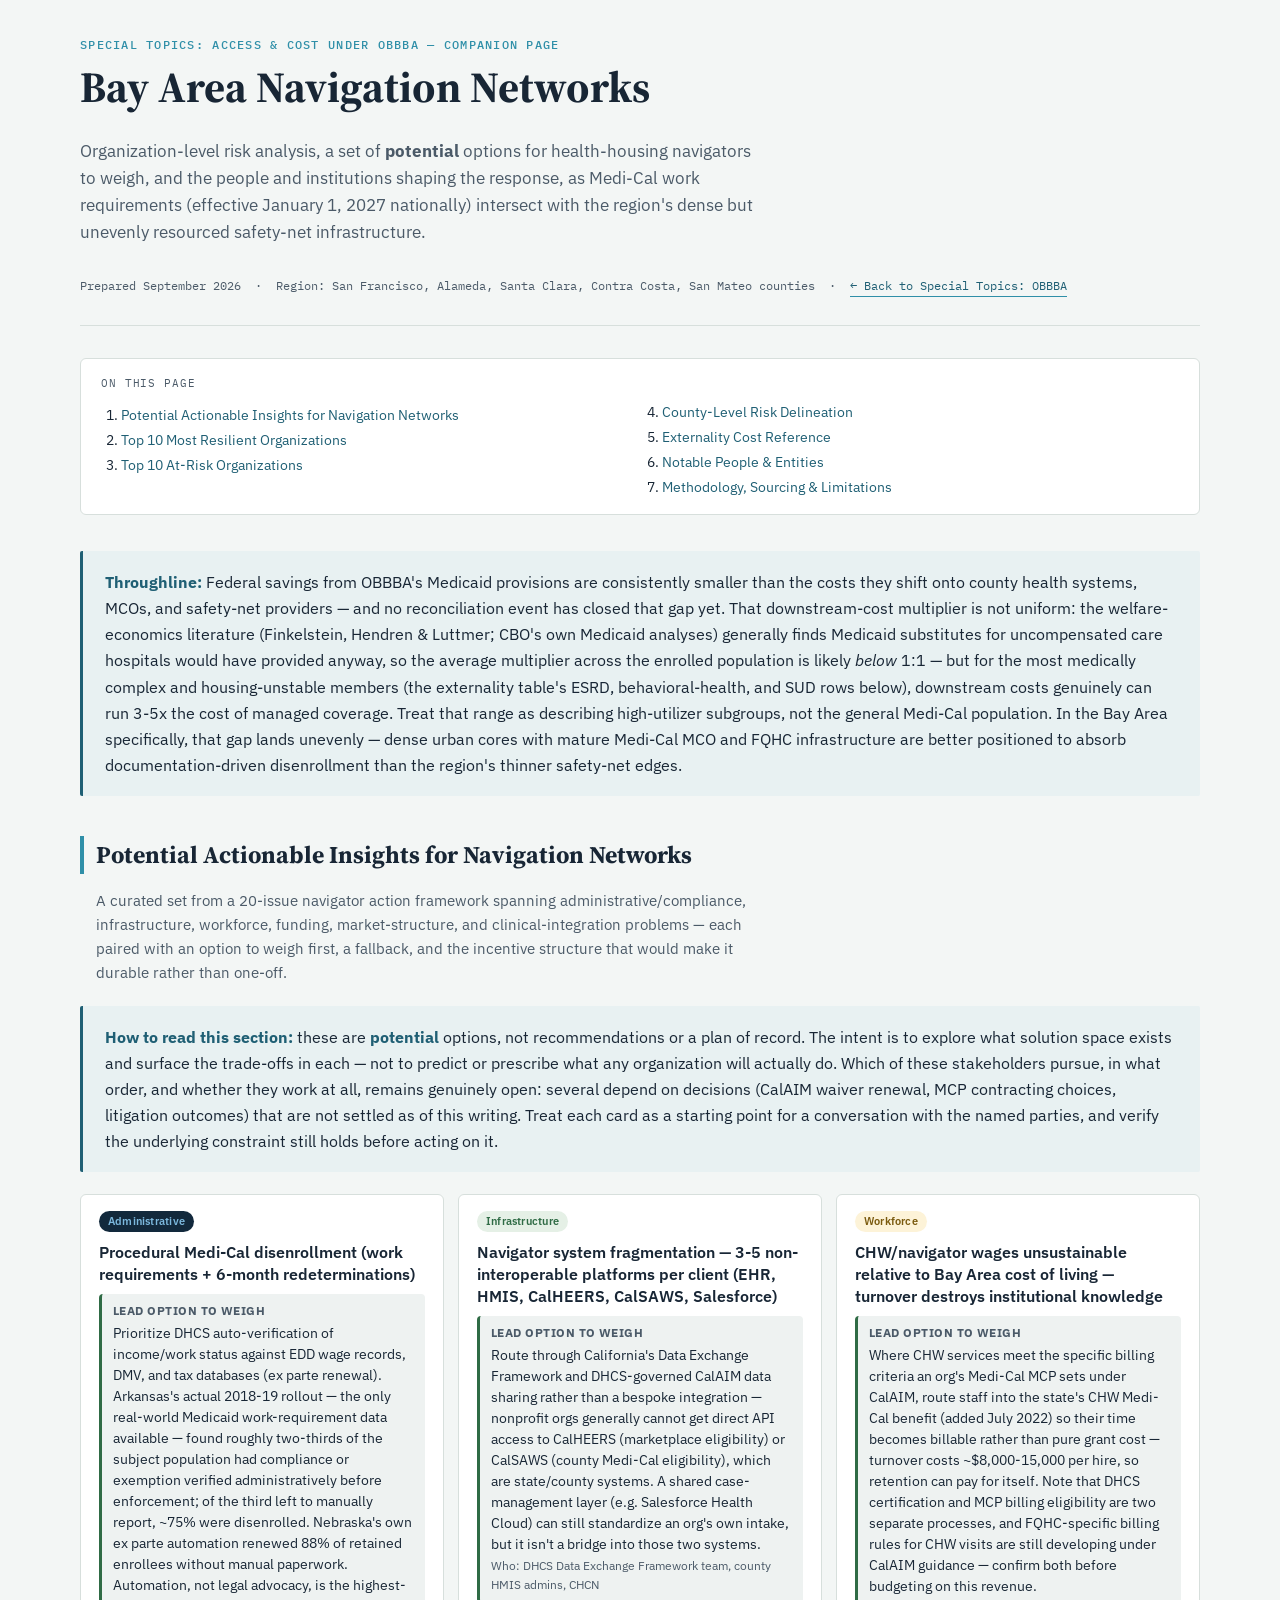
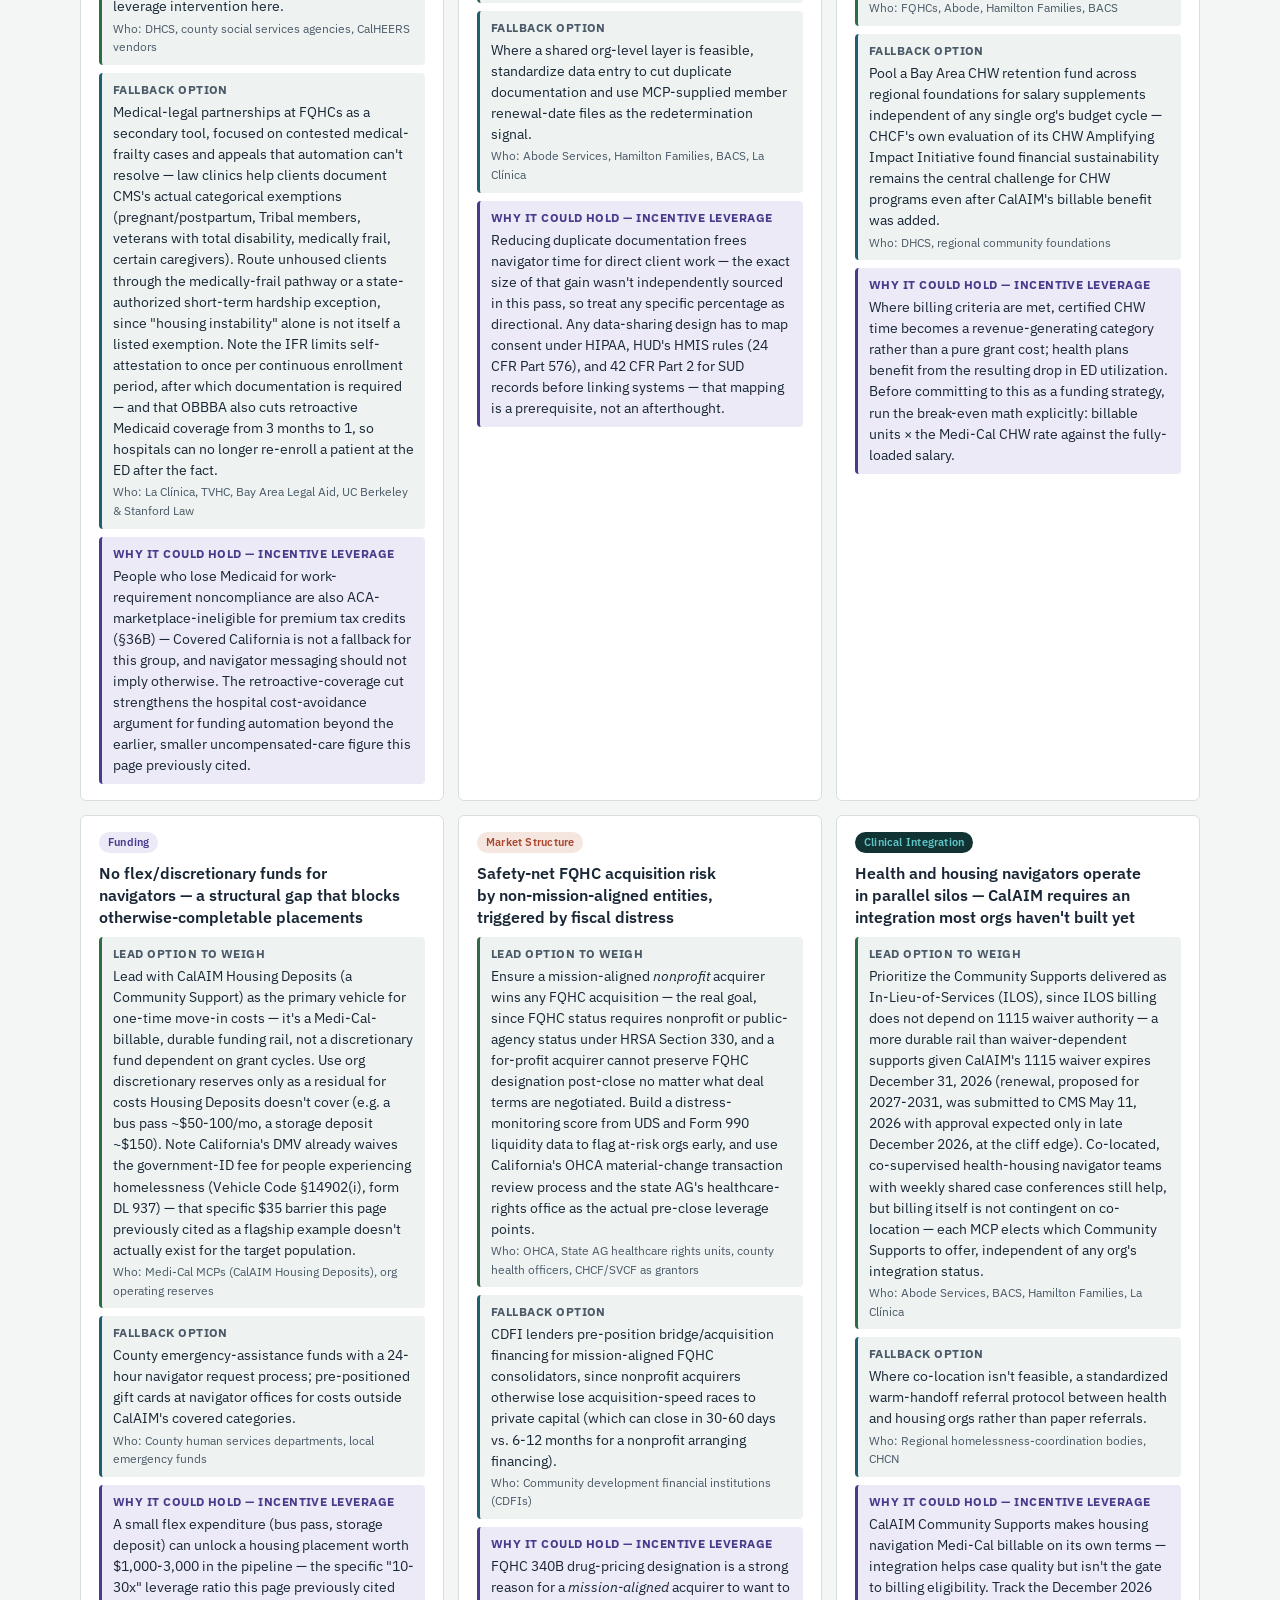
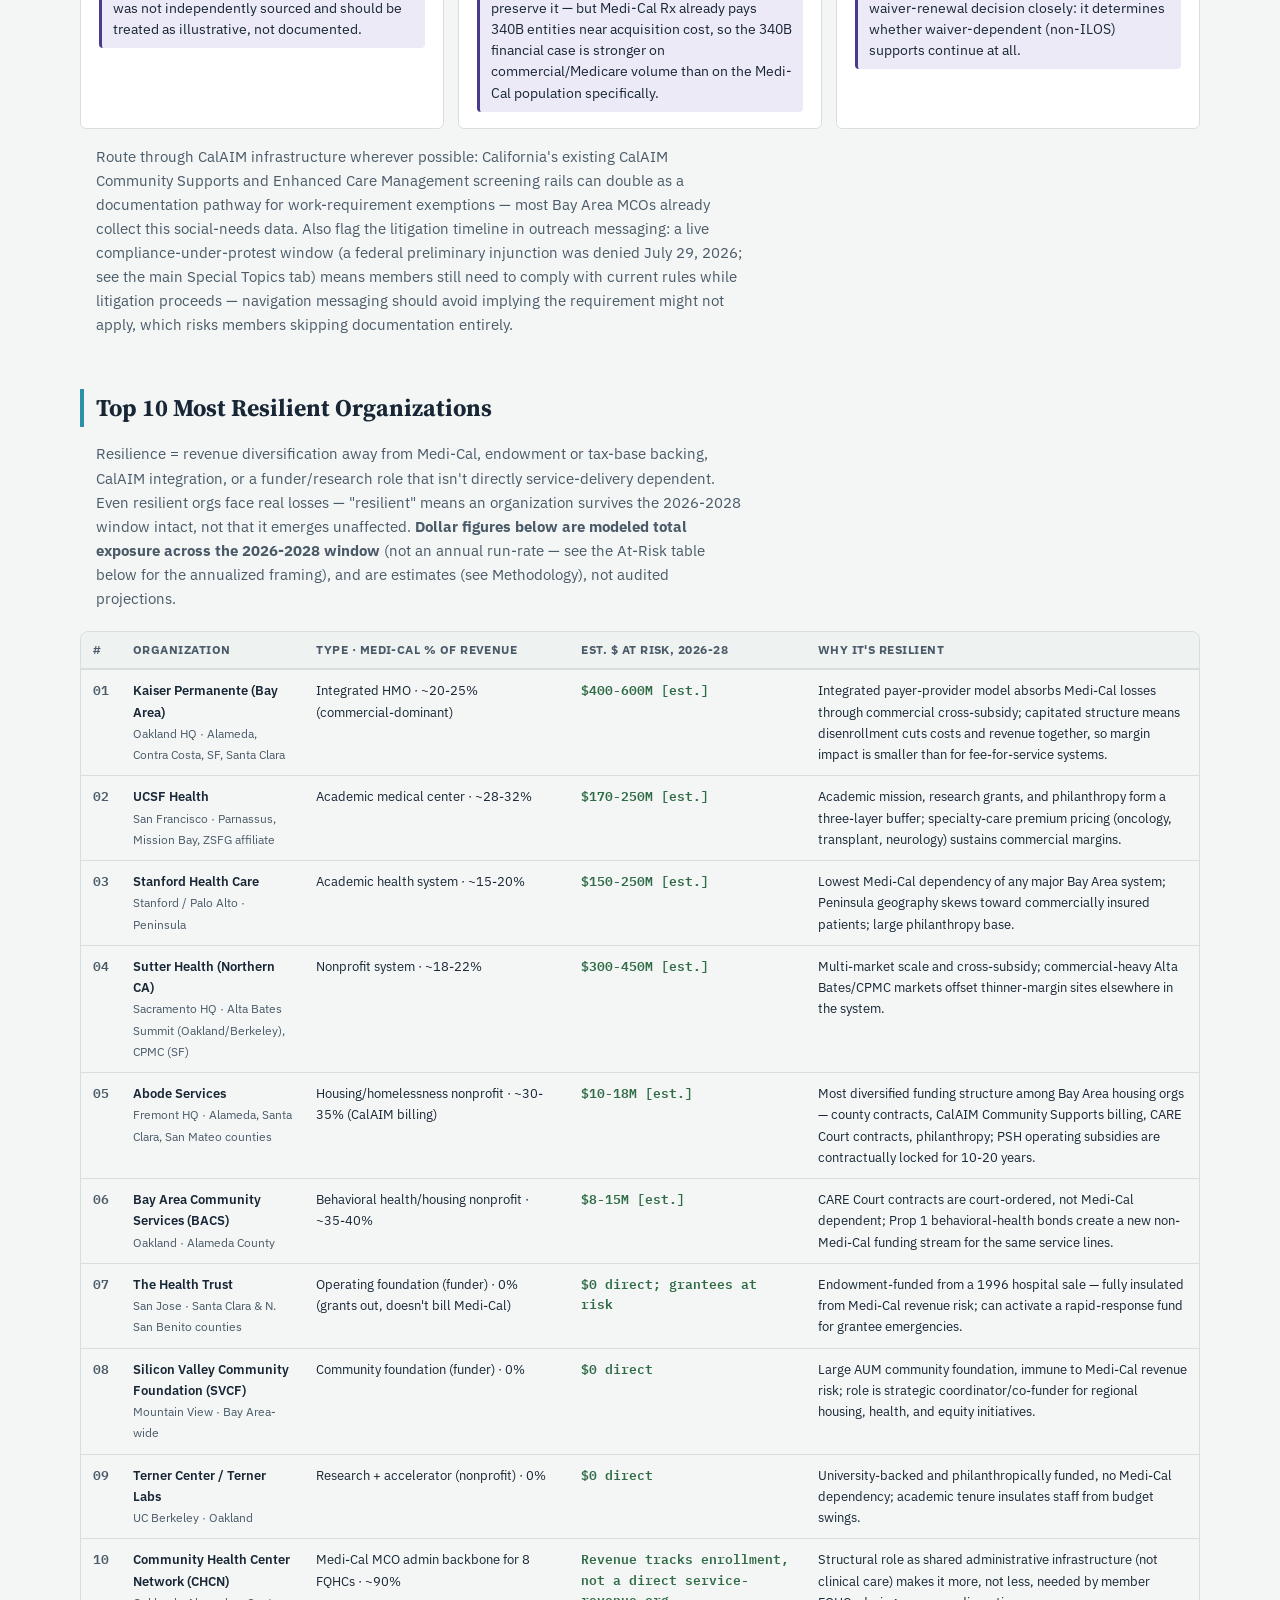
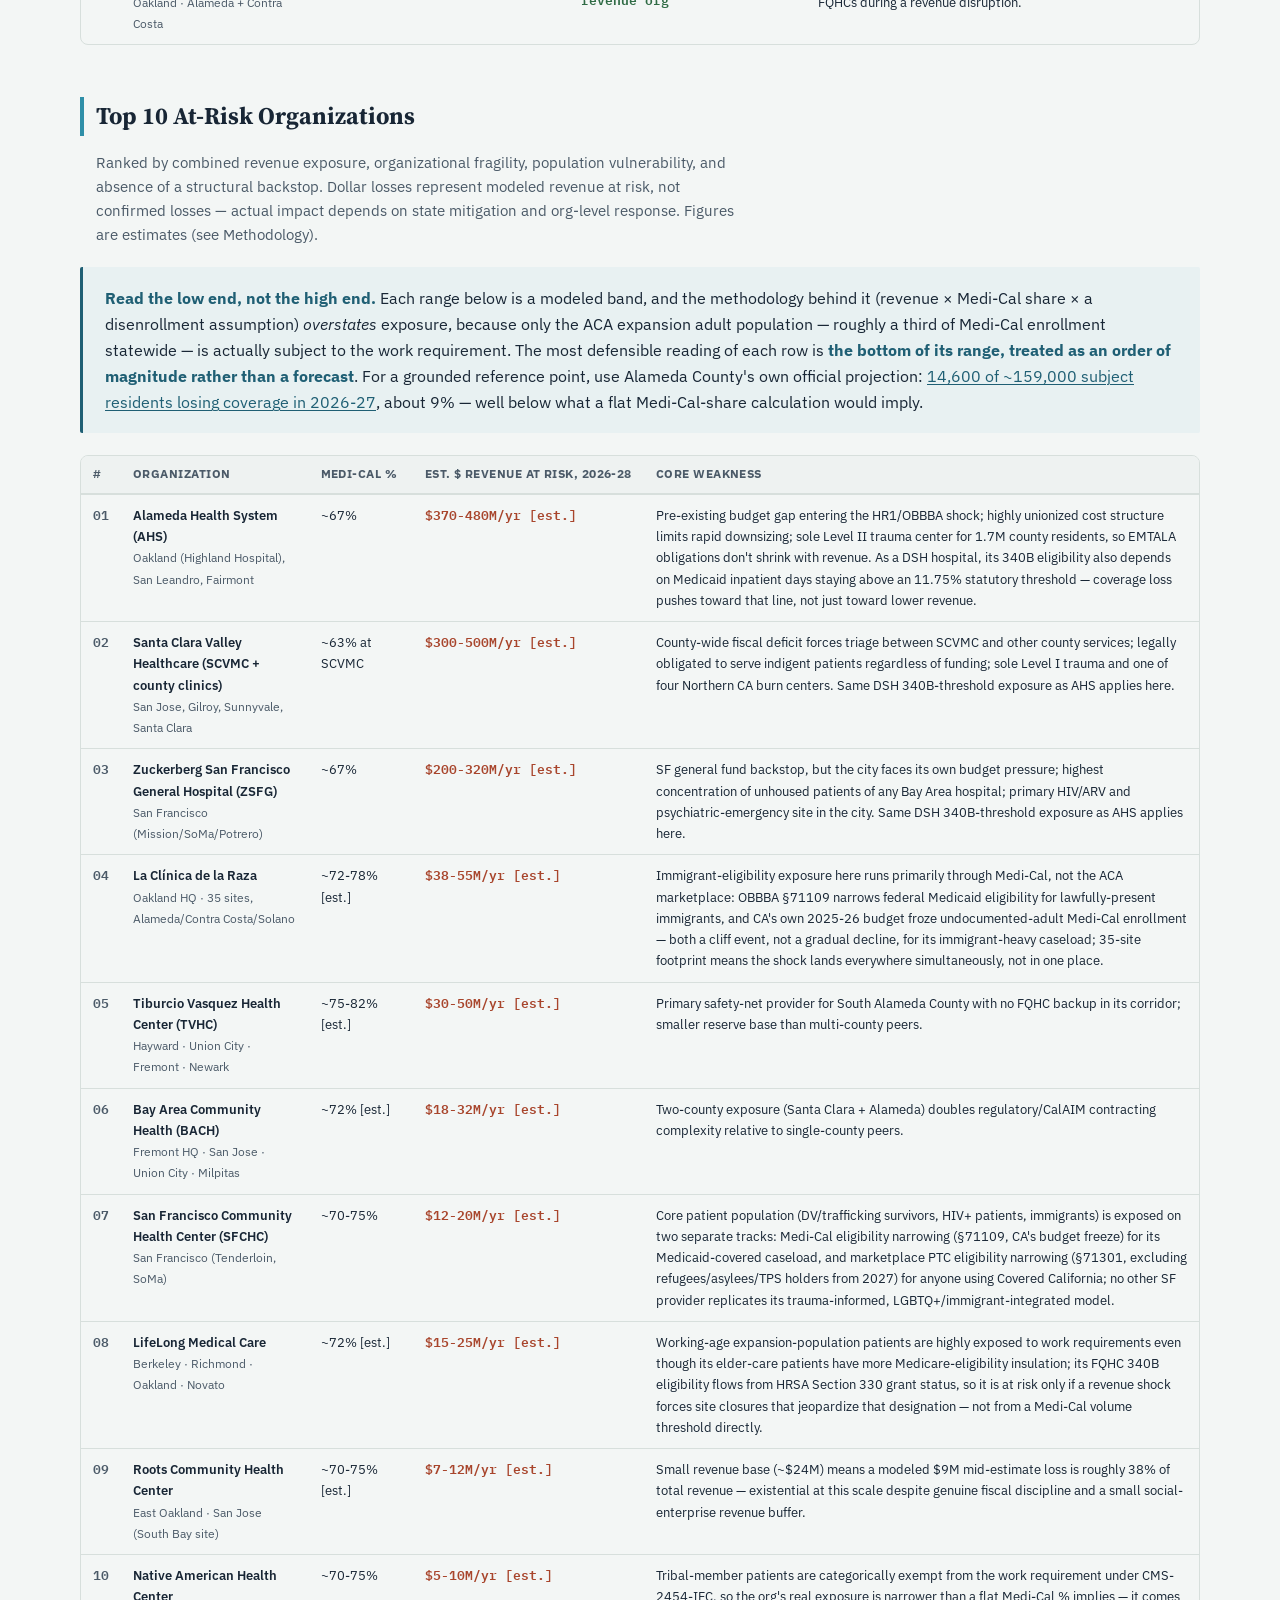
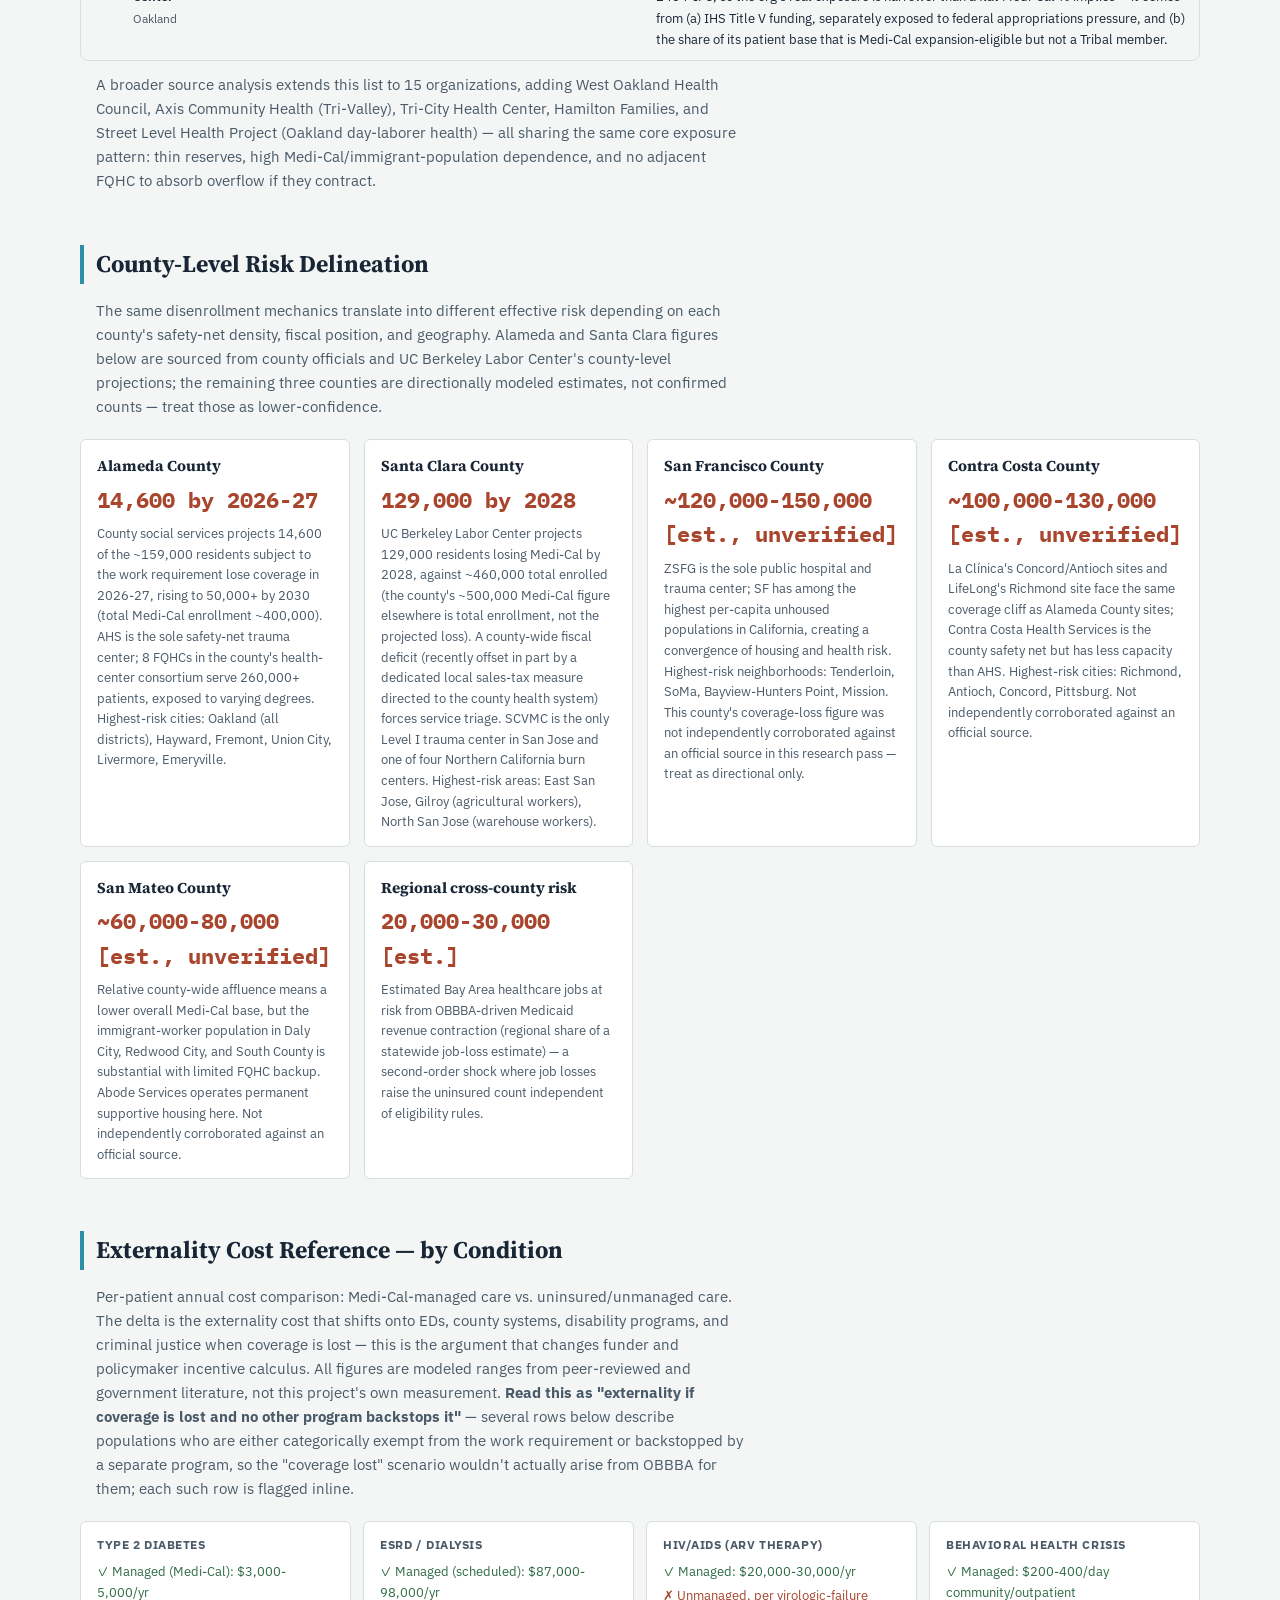
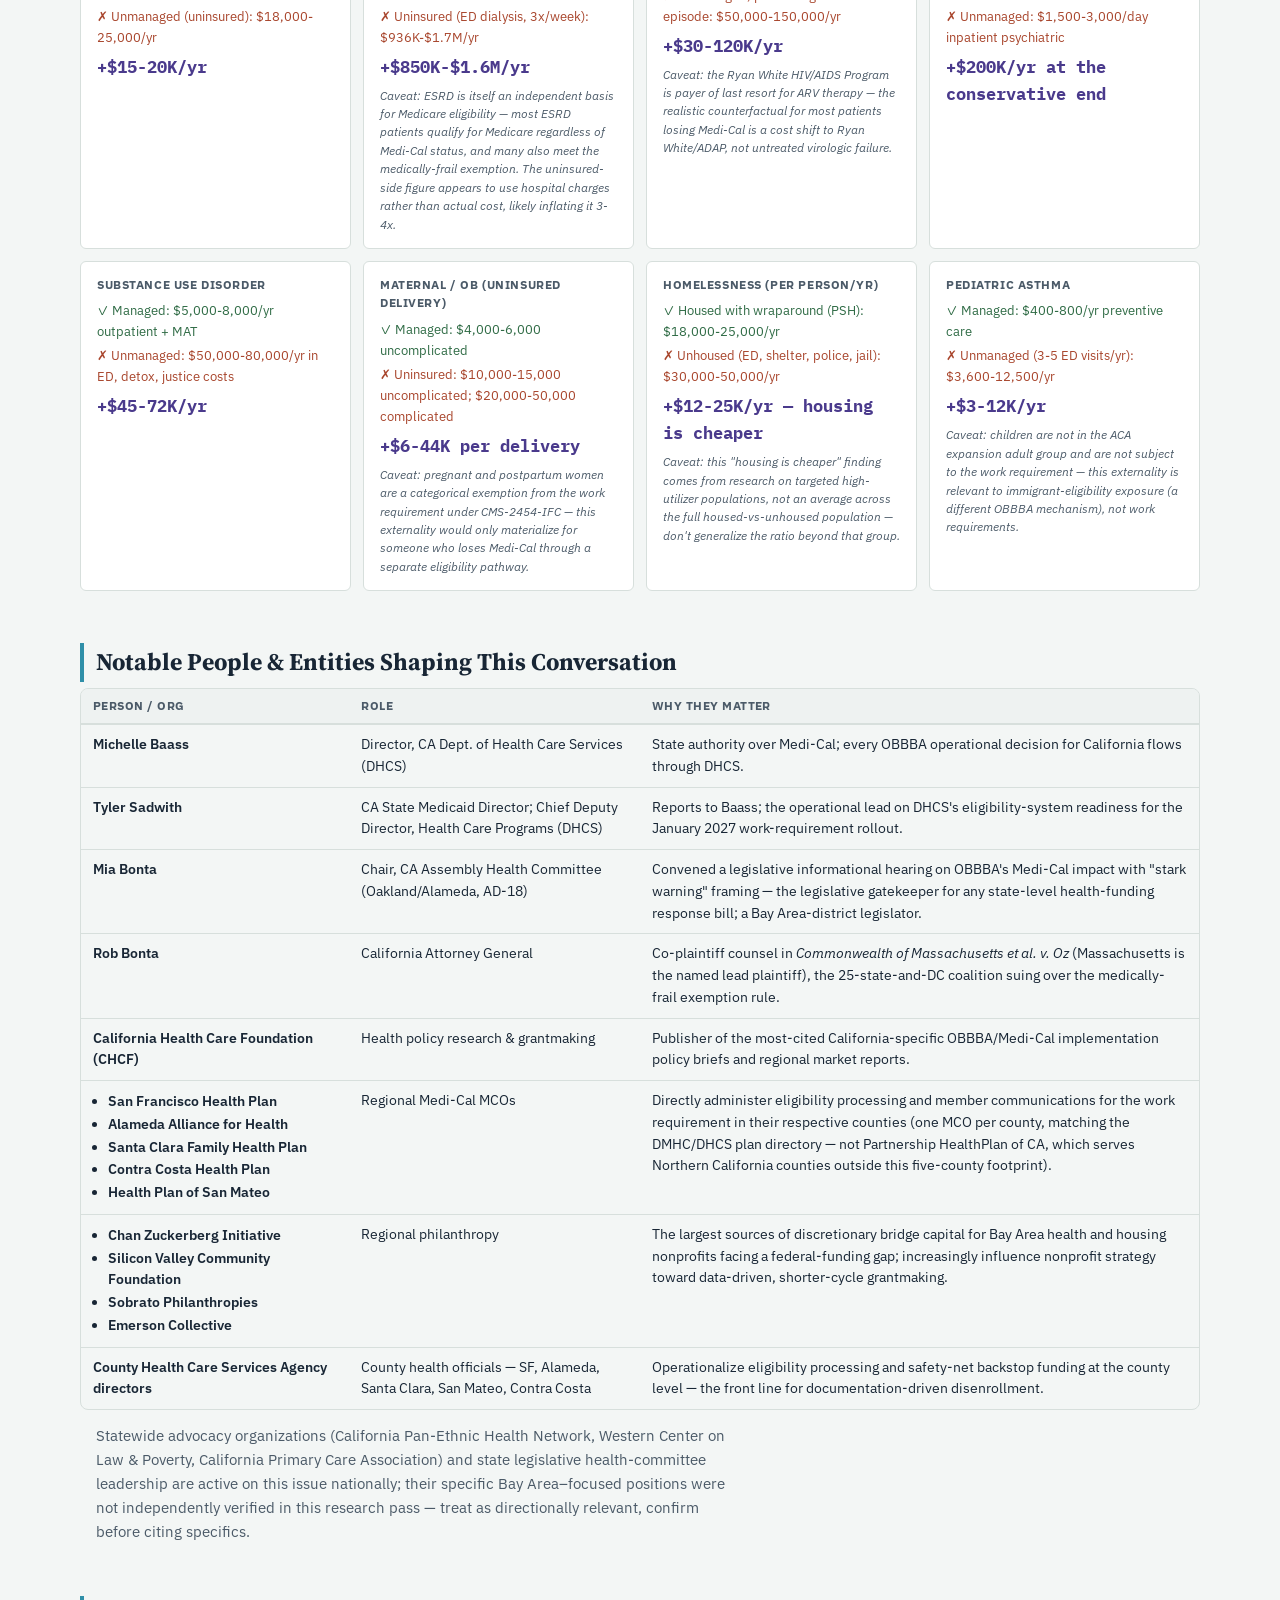
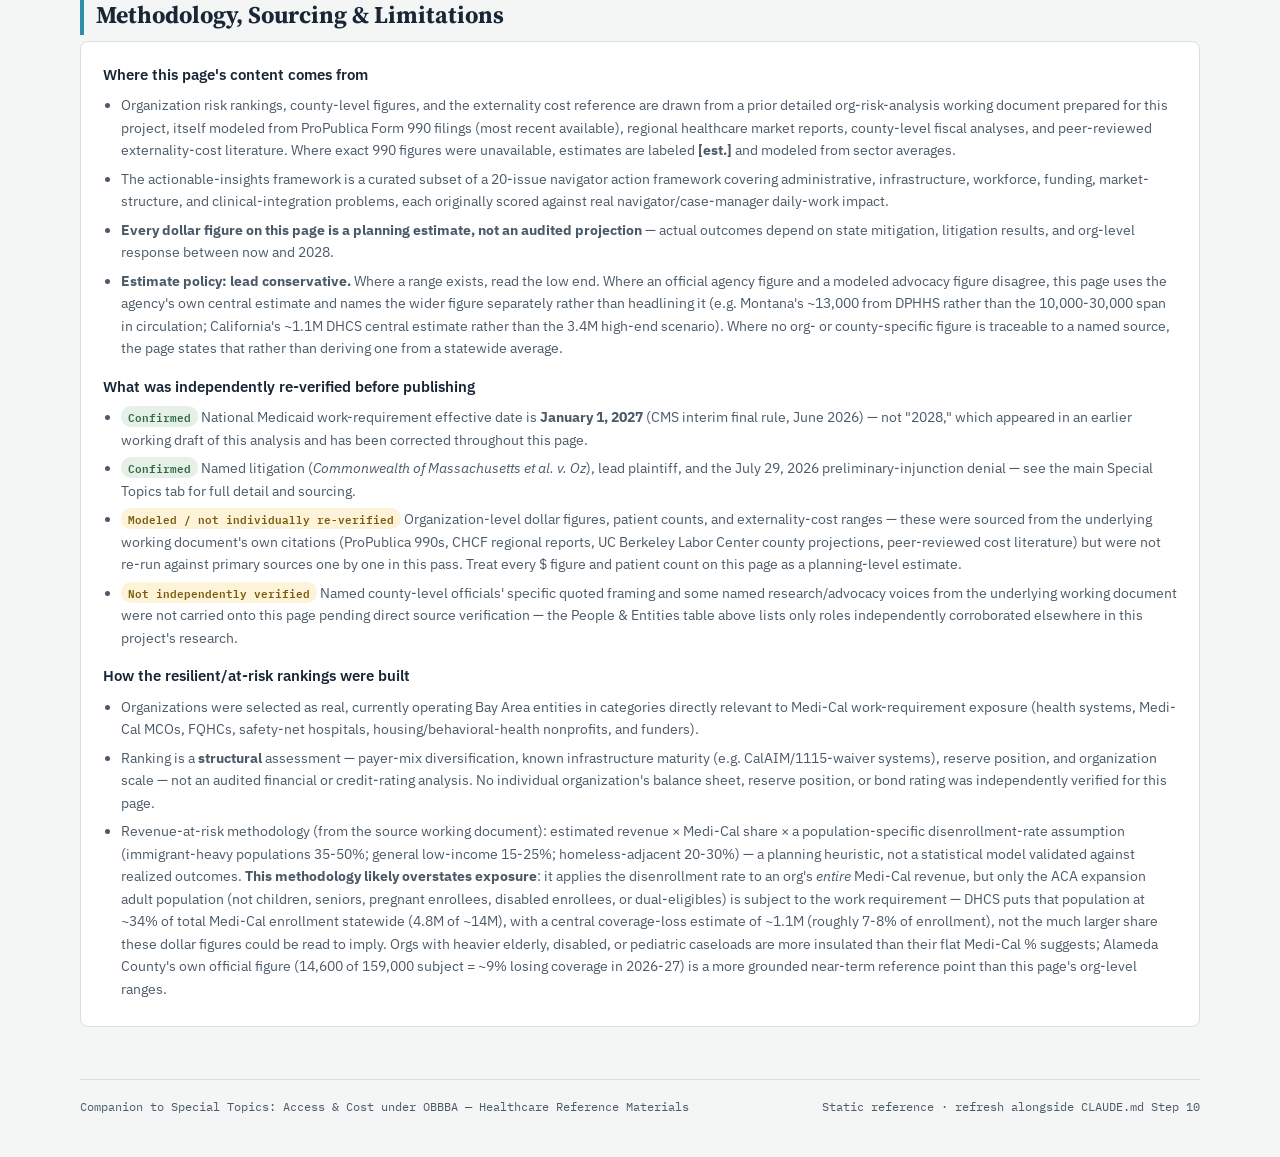
==== commit 593a9224: "Add access x cost scatter chart, full per-state analysis, themed link states 1. Companion page links" ====
--- a/special-topics/bay-area-navigation.html
+++ b/special-topics/bay-area-navigation.html
@@ -16,6 +16,7 @@
     --amber:#7a5a0e; --amber-bg:#fdf3d8;
     --purple:#4a3a8c; --purple-bg:#edeaf8;
     --accent-wash:#e8f1f2;
+    --visited:#6b4a7a;
   }
   @media (prefers-color-scheme: dark){
     :root:not([data-theme="light"]){
@@ -28,6 +29,7 @@
       --amber:#d4a840; --amber-bg:#2a2010;
       --purple:#a494d8; --purple-bg:#221c38;
       --accent-wash:#182a2d;
+      --visited:#c39ad4;
     }
   }
   :root[data-theme="dark"]{
@@ -40,6 +42,7 @@
     --amber:#d4a840; --amber-bg:#2a2010;
     --purple:#a494d8; --purple-bg:#221c38;
     --accent-wash:#182a2d;
+    --visited:#c39ad4;
   }
   *{box-sizing:border-box;}
   html,body{margin:0;}
@@ -81,6 +84,21 @@
   }
   .callout p{margin:0; font-size:1.02rem;}
   .callout strong{color:var(--bay);}
+
+  /* Body links carry an explicit unvisited / visited / hover set so a reader can
+     see at a glance which sources they have already opened. Browser defaults
+     (blue / purple) clash with this palette, so both states are themed. */
+  .callout a, section a:not(.back-link), .method-box a, td a, li a{
+    color:var(--bay); text-decoration:underline; text-underline-offset:2px;
+    text-decoration-thickness:1px; transition:color .15s;
+  }
+  .callout a:visited, section a:not(.back-link):visited, .method-box a:visited,
+  td a:visited, li a:visited{ color:var(--visited); }
+  .callout a:hover, section a:not(.back-link):hover, .method-box a:hover,
+  td a:hover, li a:hover{ color:var(--bay-bright); text-decoration-thickness:2px; }
+  .callout a:focus-visible, section a:focus-visible, .method-box a:focus-visible{
+    outline:2px solid var(--bay-bright); outline-offset:2px; border-radius:2px;
+  }
 
   section{margin-bottom:52px;}
   /* Header rule echoes the accent bar used on the Special Topics tab it links from,
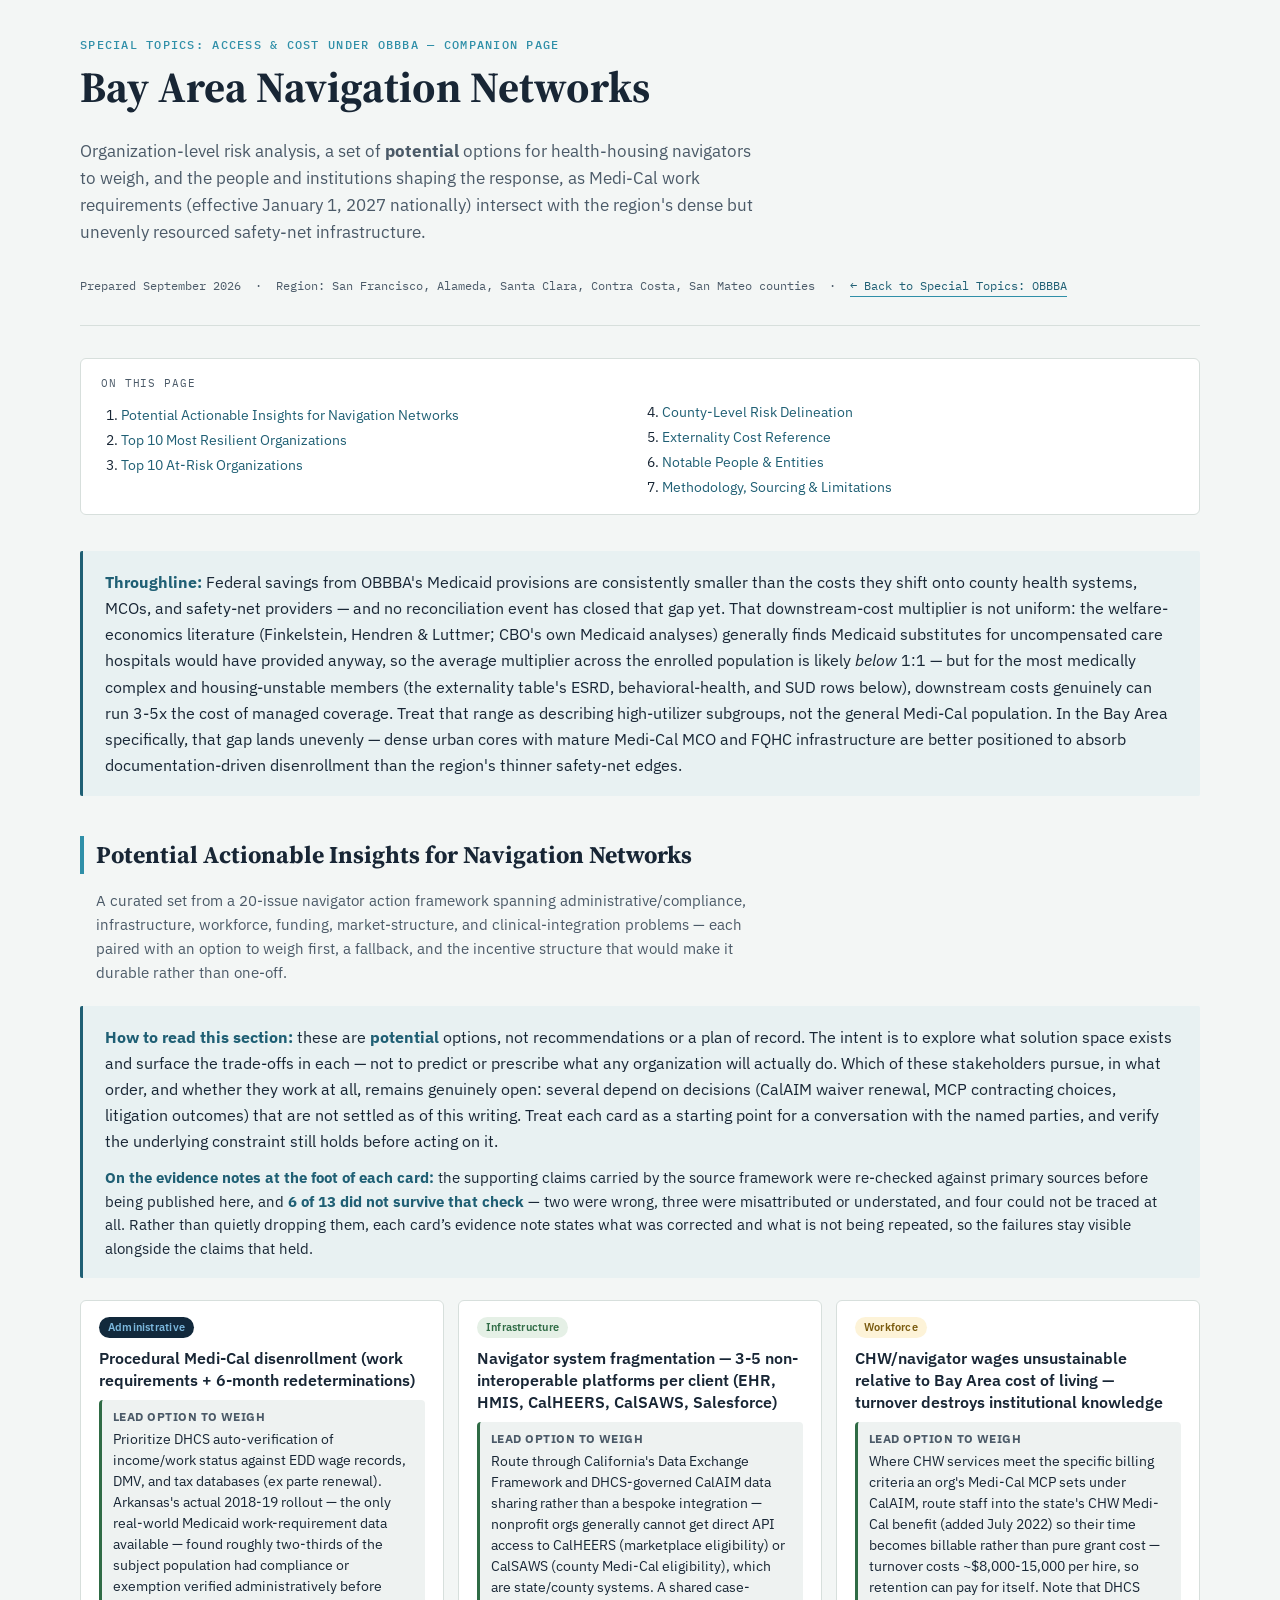
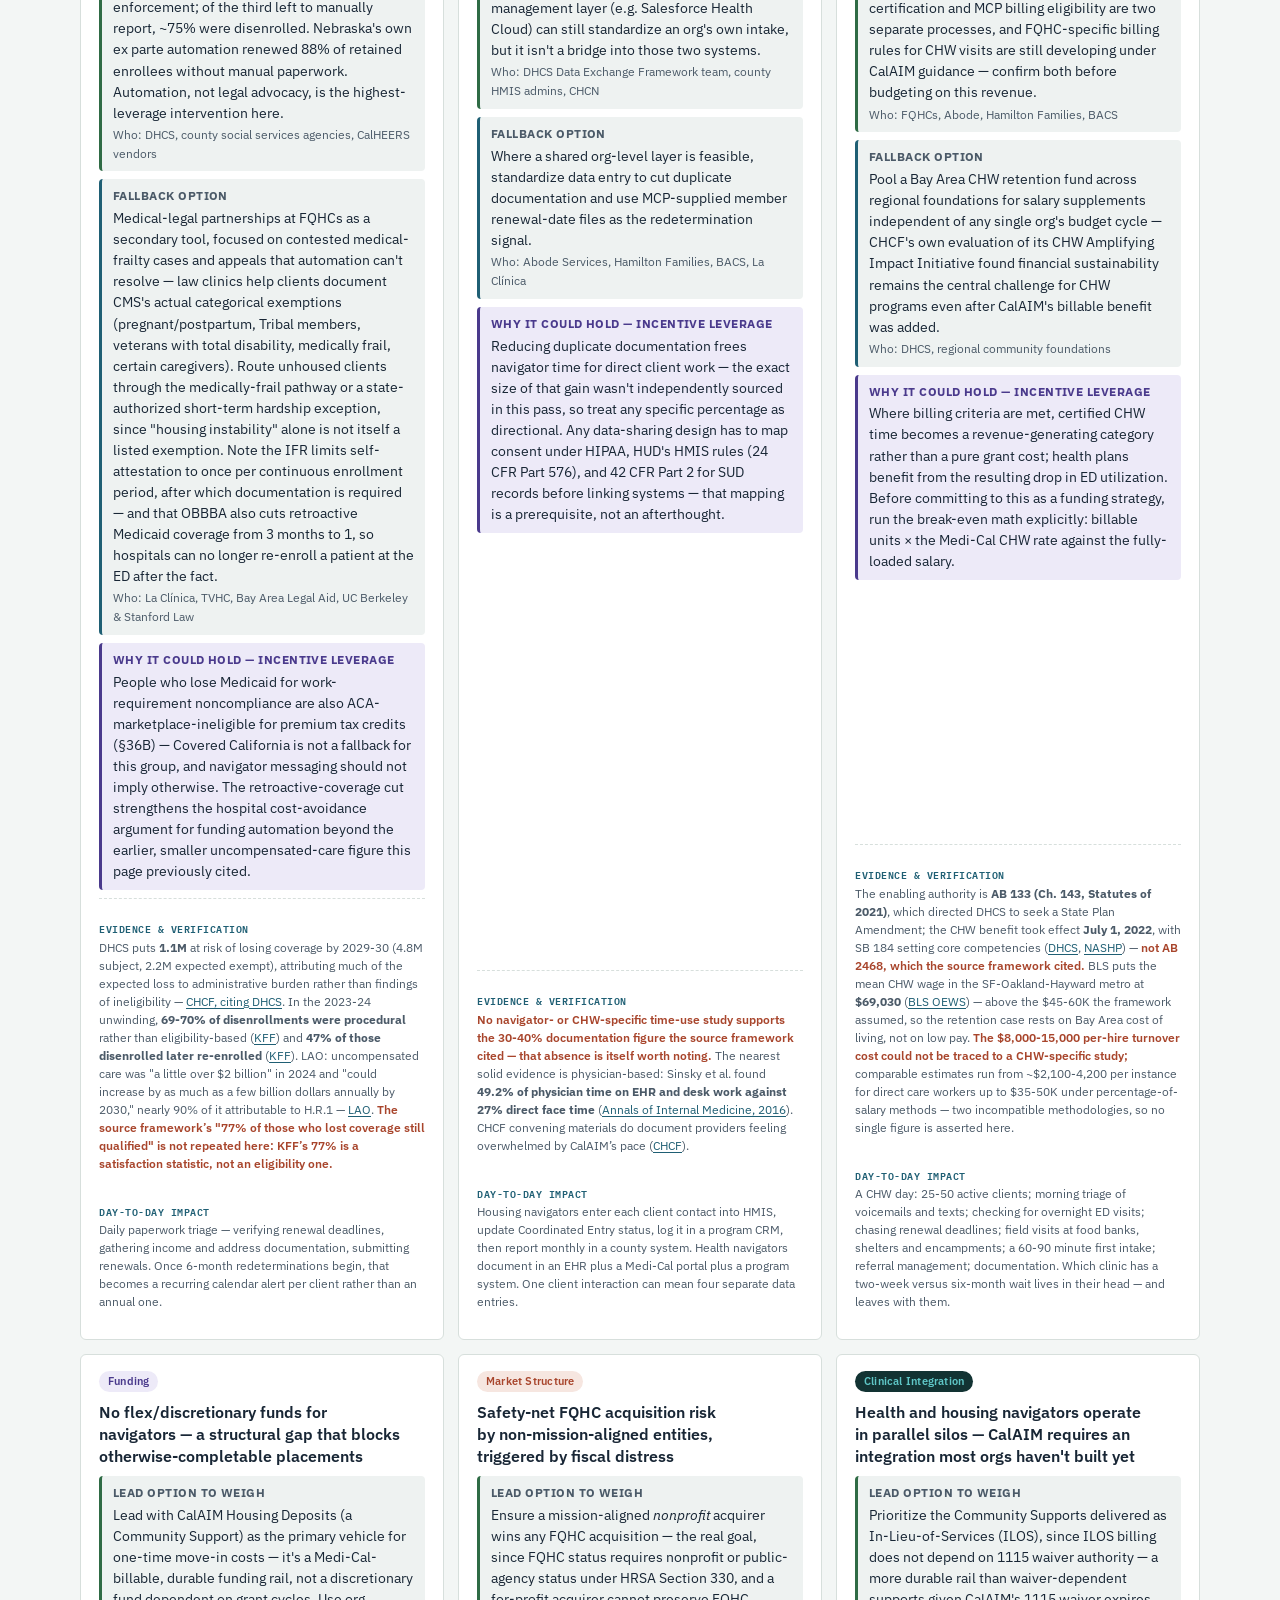
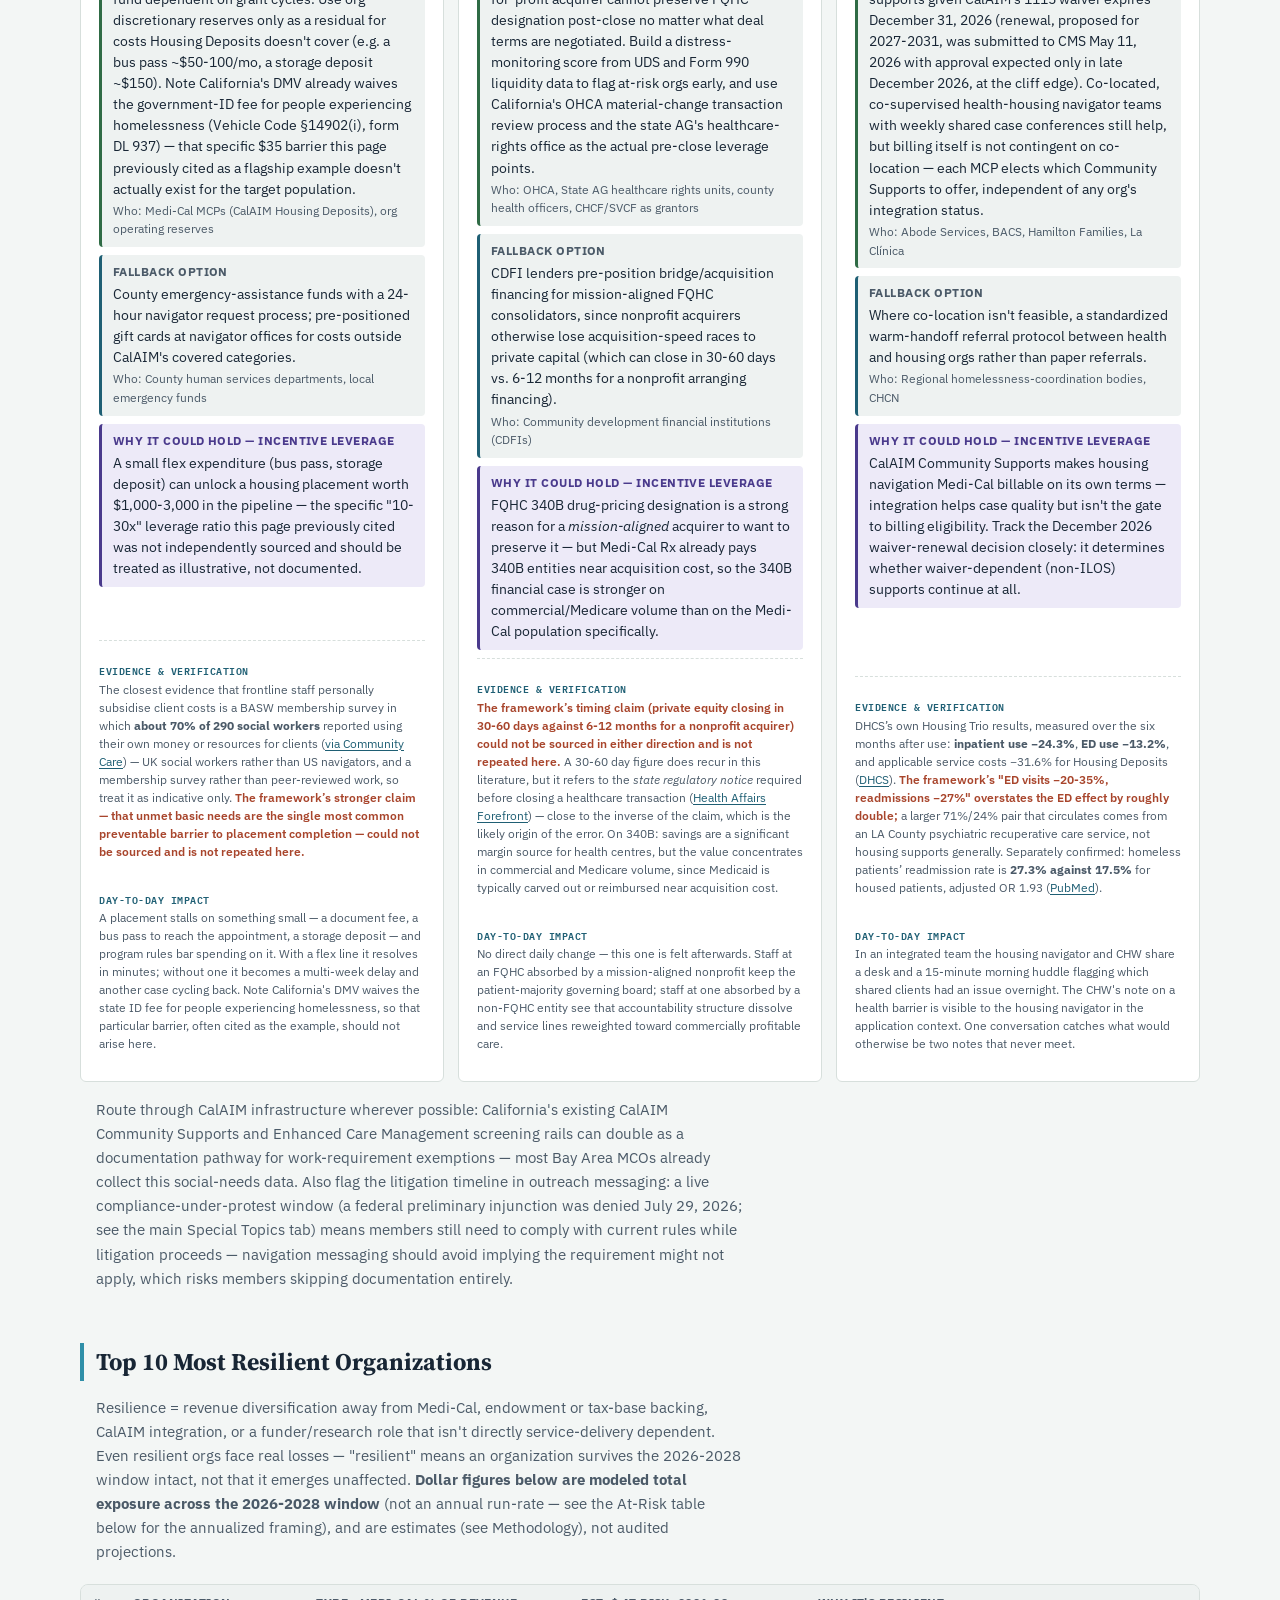
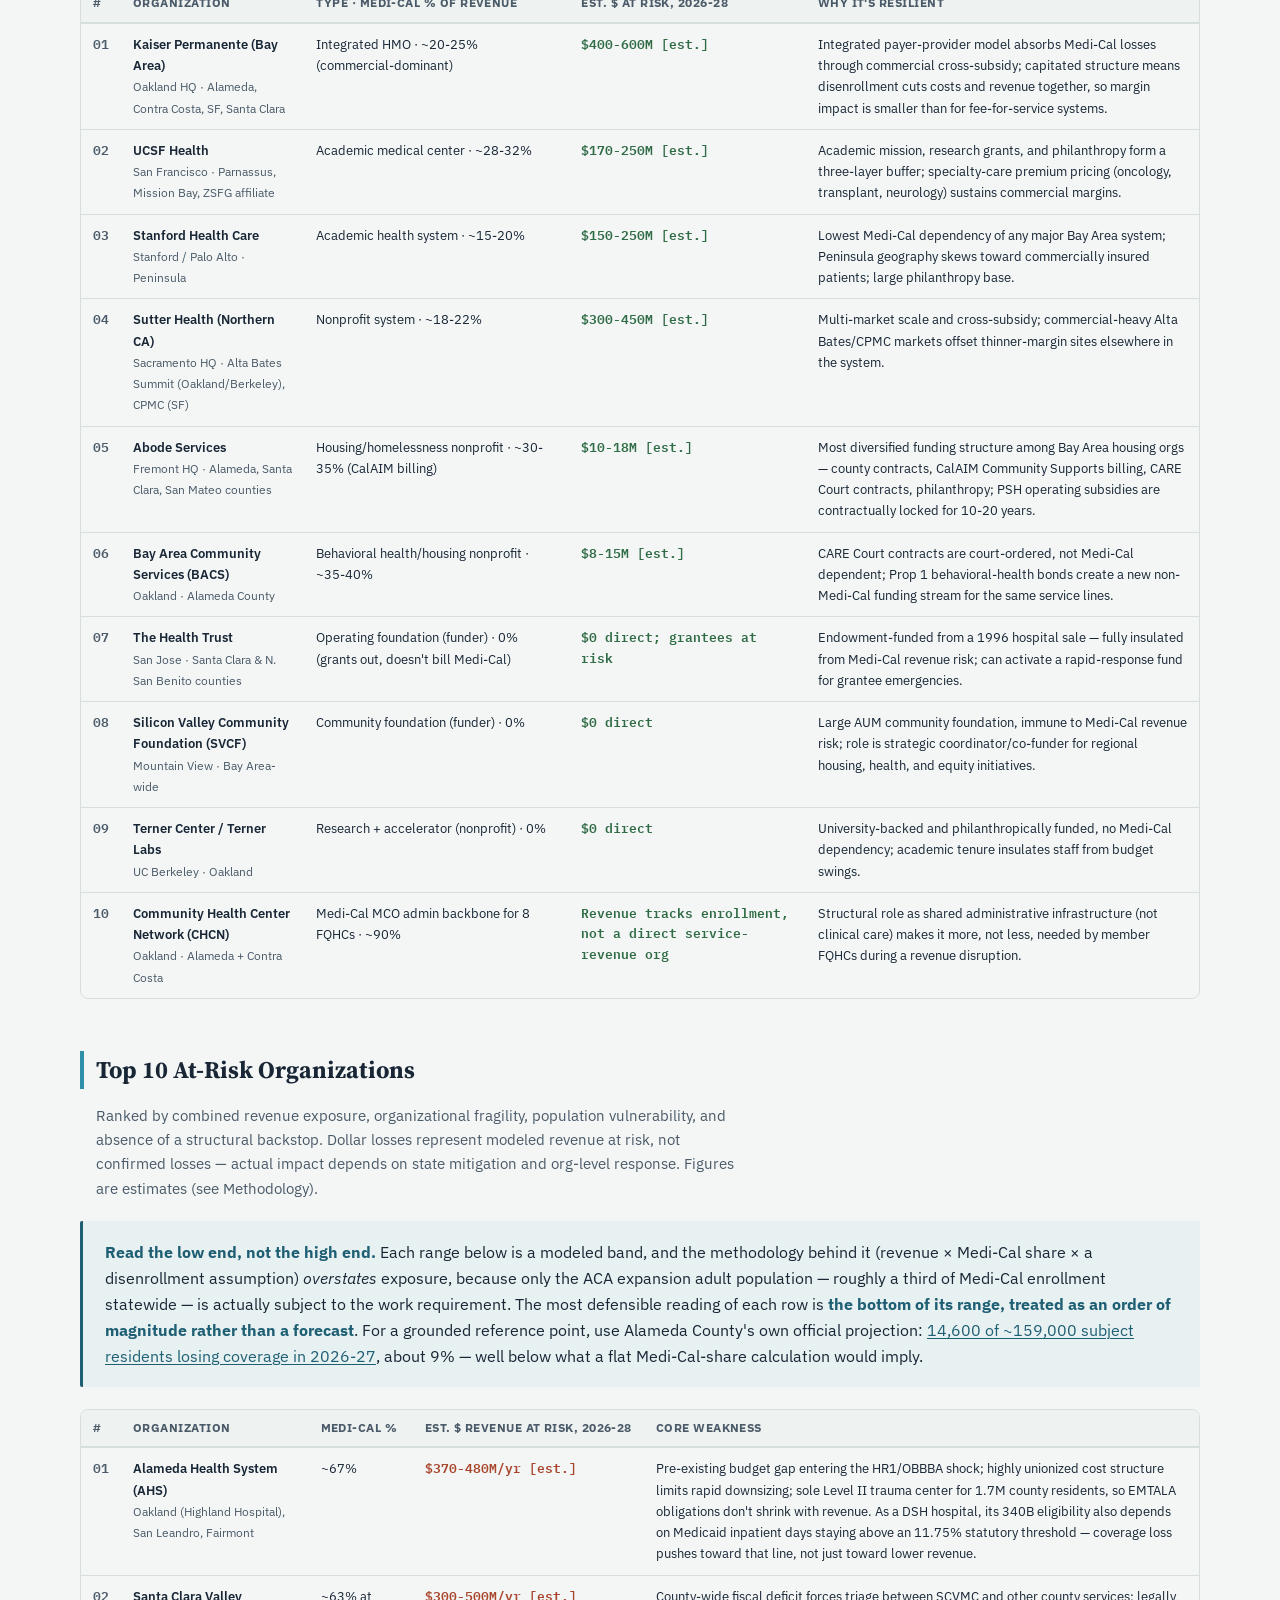
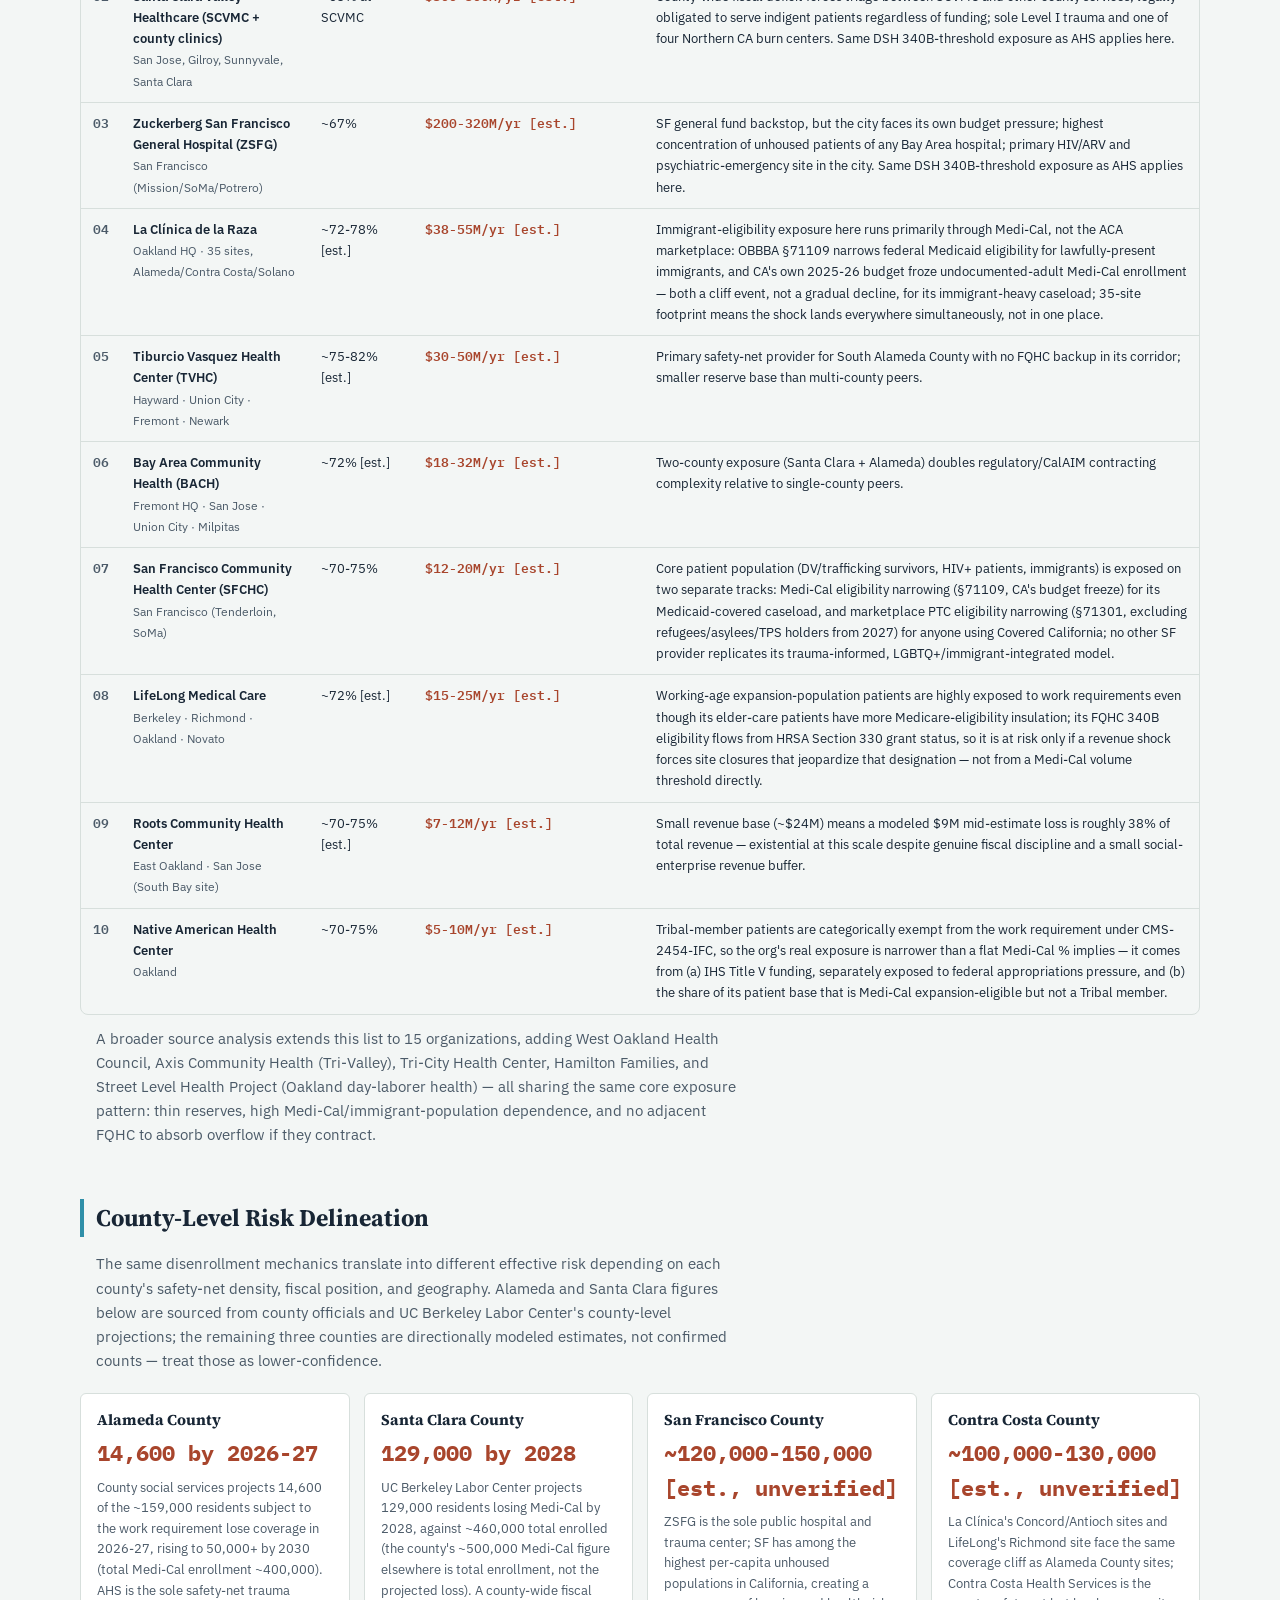
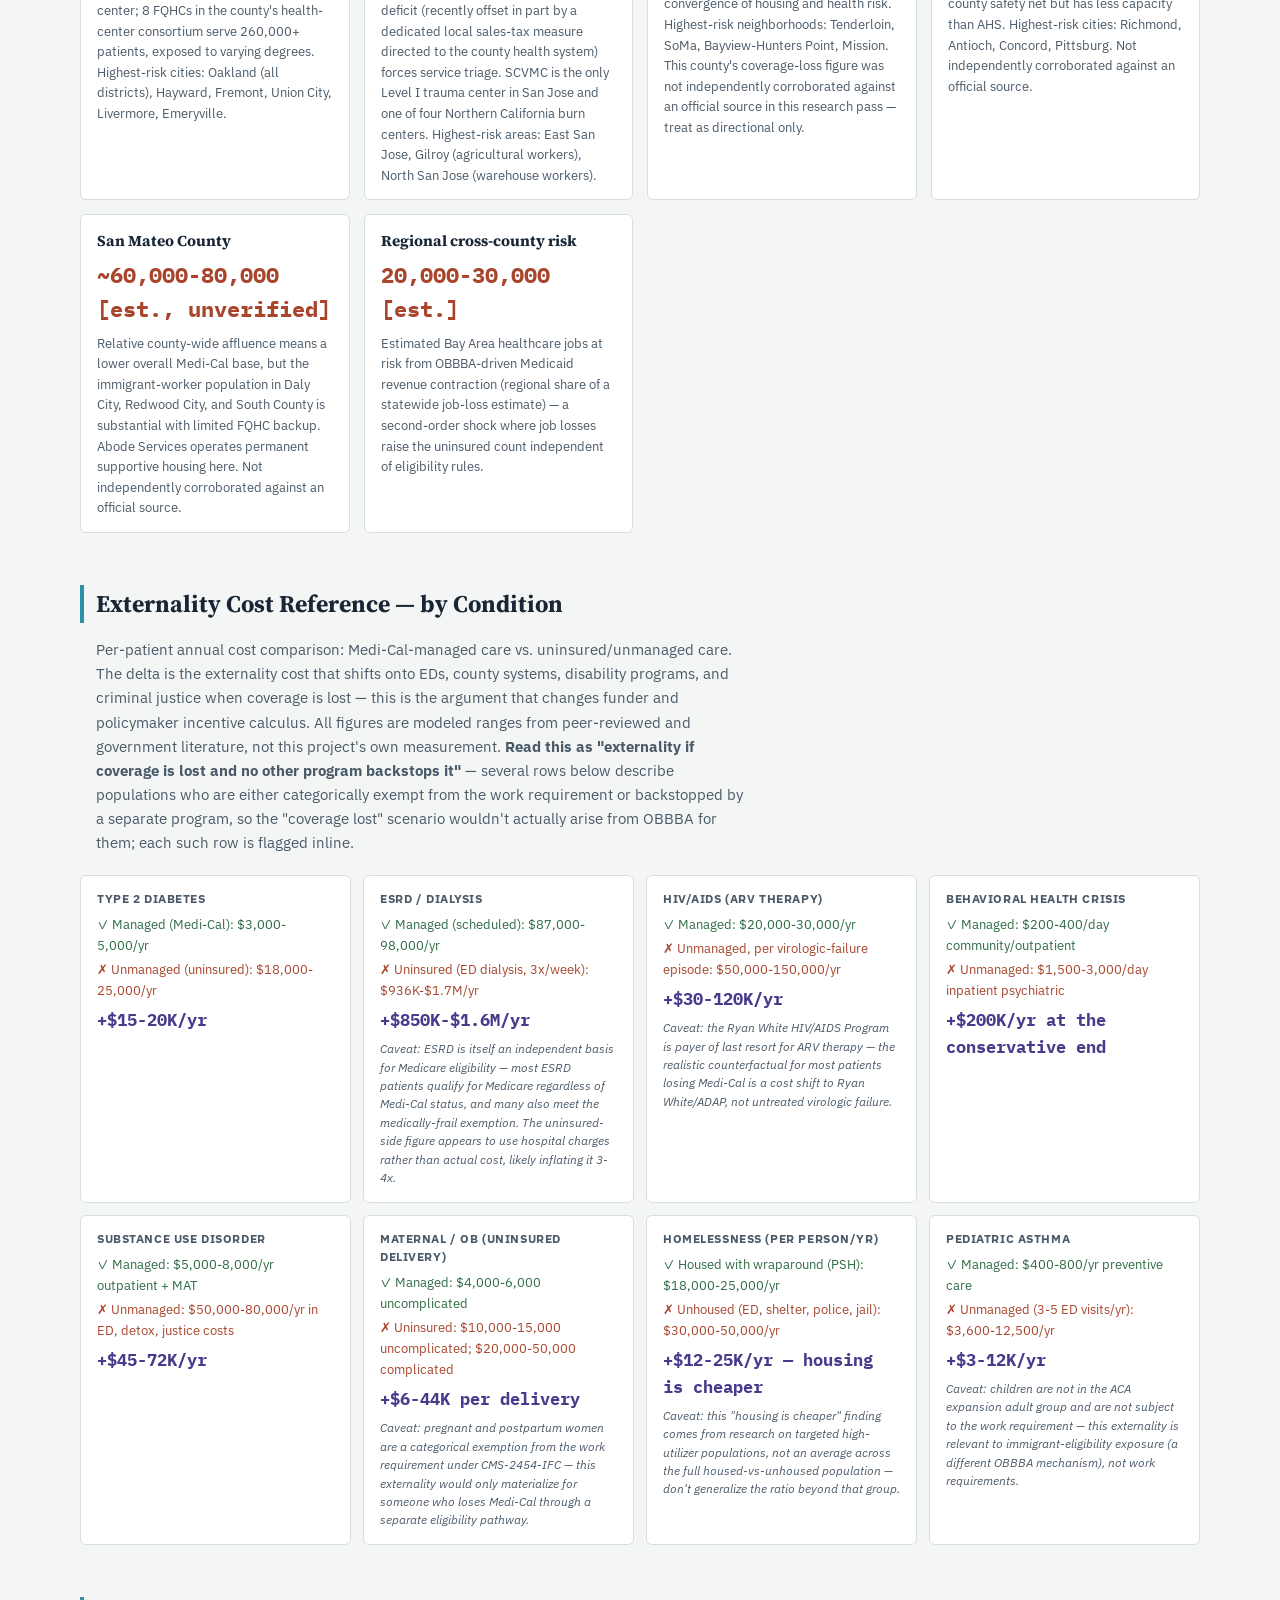
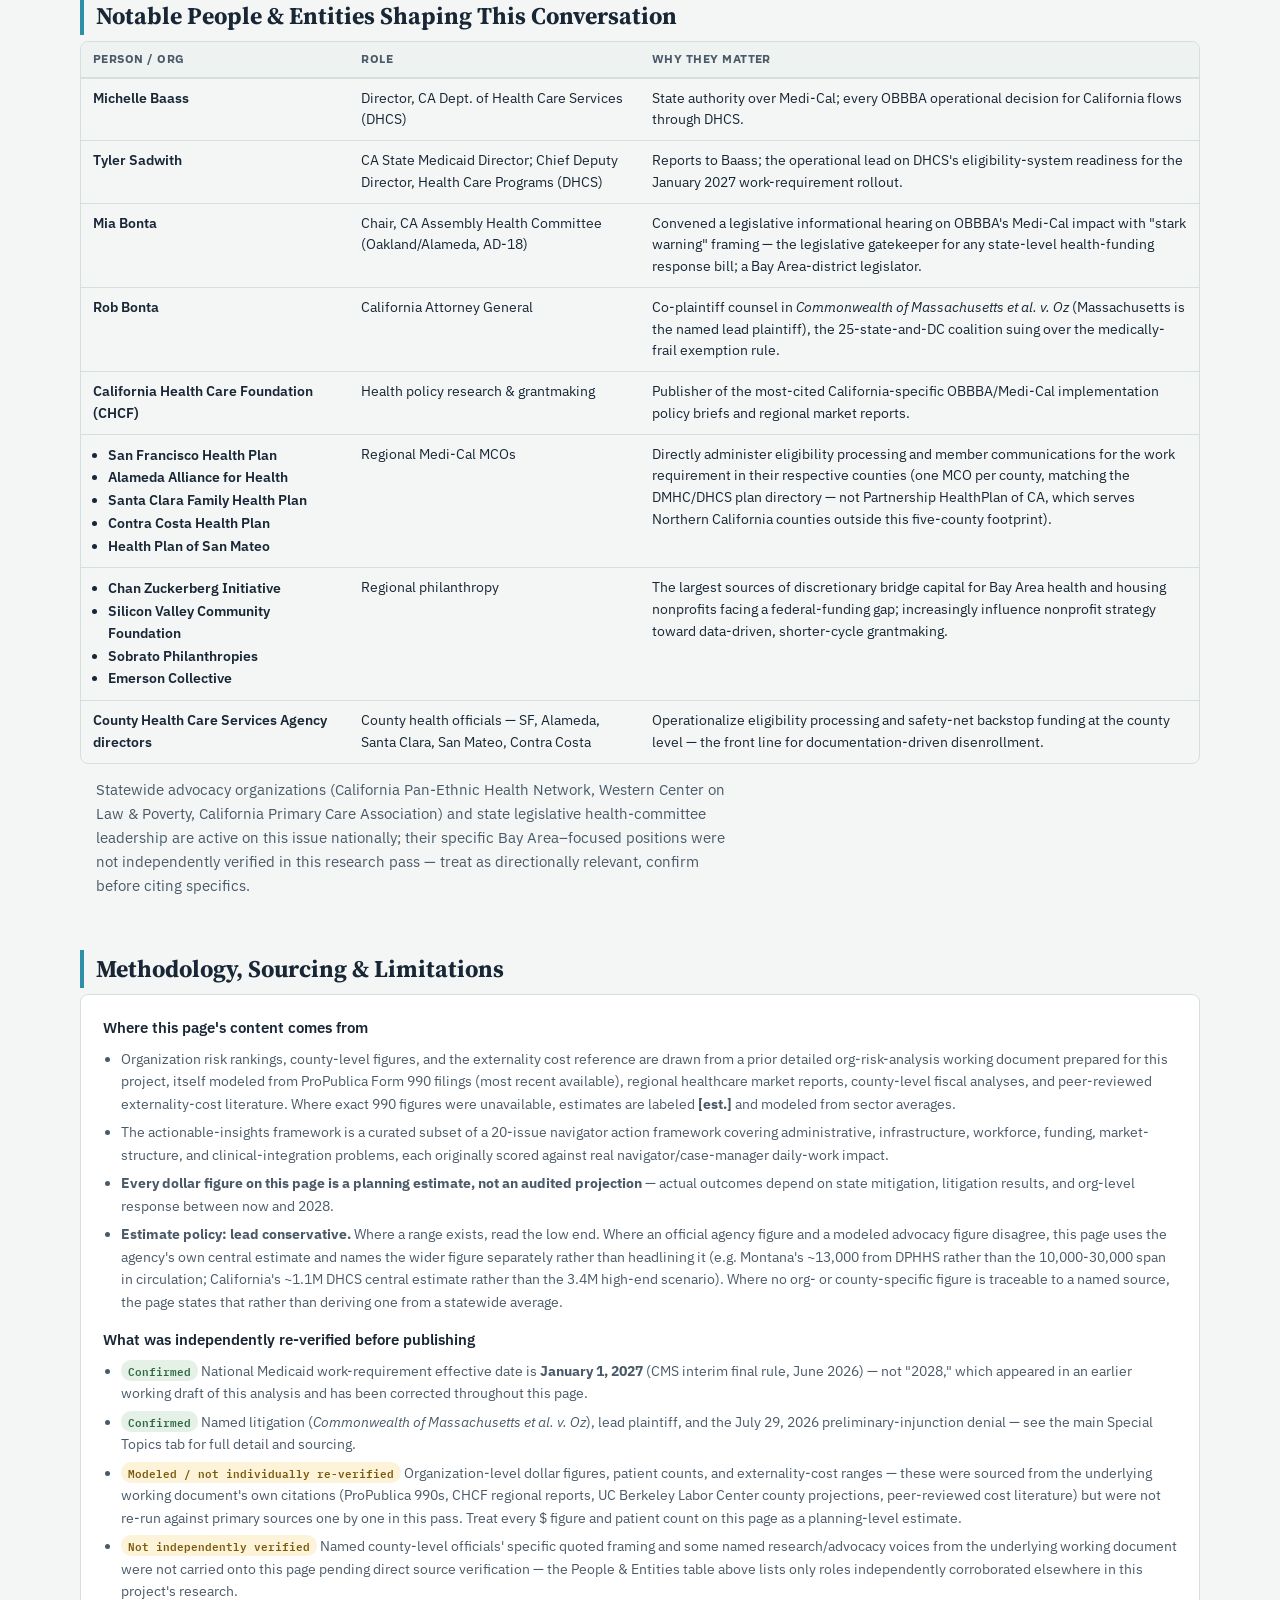
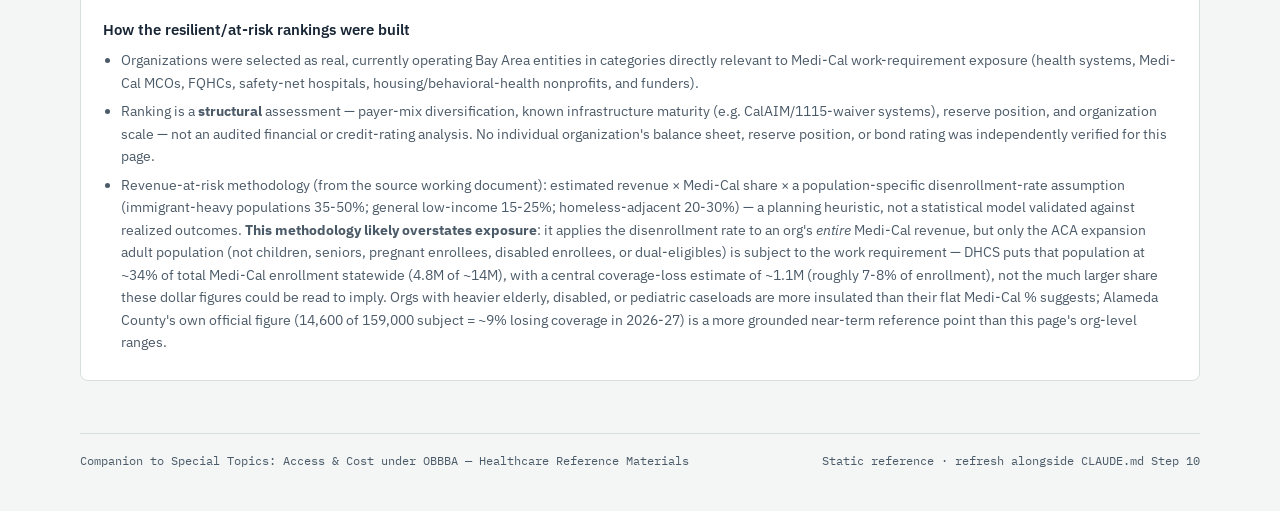
==== commit ee4a5fa9: "Verify and publish navigator framework evidence and day-to-day notes Carries the source framework's " ====
--- a/special-topics/bay-area-navigation.html
+++ b/special-topics/bay-area-navigation.html
@@ -133,6 +133,22 @@
   .incentive-box strong{display:block; font-size:0.72rem; text-transform:uppercase; letter-spacing:0.04em; font-weight:700; margin-bottom:3px; color:var(--purple);}
   .who-line{font-size:0.76rem; color:var(--ink-soft); margin-top:2px;}
 
+  /* Evidence and day-to-day notes sit at the foot of each card: present and
+     checkable, but deliberately quieter than the options above them. */
+  .card-foot{
+    margin-top:auto; padding-top:10px; border-top:1px dashed var(--line);
+    display:flex; flex-direction:column; gap:7px;
+  }
+  .foot-note{font-size:0.75rem; line-height:1.5; color:var(--ink-soft);}
+  .foot-note .foot-tag{
+    font-family:"IBM Plex Mono",monospace; font-size:0.64rem; font-weight:600;
+    text-transform:uppercase; letter-spacing:0.05em; color:var(--bay);
+    display:block; margin-bottom:2px;
+  }
+  .foot-note .unverified{
+    color:var(--risk); font-weight:600; font-style:normal;
+  }
+
   .org-table-wrap{overflow-x:auto; border:1px solid var(--line); border-radius:8px;}
   table.org-table{width:100%; border-collapse:collapse; font-size:0.83rem; min-width:820px;}
   table.org-table thead th{background:var(--surface-alt); text-align:left; font-weight:700; padding:9px 12px; border-bottom:2px solid var(--line); font-size:0.72rem; text-transform:uppercase; letter-spacing:0.04em; color:var(--ink-soft); white-space:nowrap;}
@@ -242,6 +258,7 @@
     <p class="section-dek">A curated set from a 20-issue navigator action framework spanning administrative/compliance, infrastructure, workforce, funding, market-structure, and clinical-integration problems — each paired with an option to weigh first, a fallback, and the incentive structure that would make it durable rather than one-off.</p>
     <div class="callout" style="margin-bottom:22px;">
       <p><strong>How to read this section:</strong> these are <strong>potential</strong> options, not recommendations or a plan of record. The intent is to explore what solution space exists and surface the trade-offs in each — not to predict or prescribe what any organization will actually do. Which of these stakeholders pursue, in what order, and whether they work at all, remains genuinely open: several depend on decisions (CalAIM waiver renewal, MCP contracting choices, litigation outcomes) that are not settled as of this writing. Treat each card as a starting point for a conversation with the named parties, and verify the underlying constraint still holds before acting on it.</p>
+      <p style="margin-top:12px;font-size:0.92rem;"><strong>On the evidence notes at the foot of each card:</strong> the supporting claims carried by the source framework were re-checked against primary sources before being published here, and <strong>6 of 13 did not survive that check</strong> — two were wrong, three were misattributed or understated, and four could not be traced at all. Rather than quietly dropping them, each card’s evidence note states what was corrected and what is not being repeated, so the failures stay visible alongside the claims that held.</p>
     </div>
     <div class="insight-grid">
       <div class="insight-card">
@@ -250,6 +267,8 @@
         <div class="action-box action-primary"><strong>Lead option to weigh</strong>Prioritize DHCS auto-verification of income/work status against EDD wage records, DMV, and tax databases (ex parte renewal). Arkansas's actual 2018-19 rollout — the only real-world Medicaid work-requirement data available — found roughly two-thirds of the subject population had compliance or exemption verified administratively before enforcement; of the third left to manually report, ~75% were disenrolled. Nebraska's own ex parte automation renewed 88% of retained enrollees without manual paperwork. Automation, not legal advocacy, is the highest-leverage intervention here.<div class="who-line">Who: DHCS, county social services agencies, CalHEERS vendors</div></div>
         <div class="action-box action-alt"><strong>Fallback option</strong>Medical-legal partnerships at FQHCs as a secondary tool, focused on contested medical-frailty cases and appeals that automation can't resolve — law clinics help clients document CMS's actual categorical exemptions (pregnant/postpartum, Tribal members, veterans with total disability, medically frail, certain caregivers). Route unhoused clients through the medically-frail pathway or a state-authorized short-term hardship exception, since "housing instability" alone is not itself a listed exemption. Note the IFR limits self-attestation to once per continuous enrollment period, after which documentation is required — and that OBBBA also cuts retroactive Medicaid coverage from 3 months to 1, so hospitals can no longer re-enroll a patient at the ED after the fact.<div class="who-line">Who: La Clínica, TVHC, Bay Area Legal Aid, UC Berkeley &amp; Stanford Law</div></div>
         <div class="incentive-box"><strong>Why it could hold — incentive leverage</strong>People who lose Medicaid for work-requirement noncompliance are also ACA-marketplace-ineligible for premium tax credits (§36B) — Covered California is not a fallback for this group, and navigator messaging should not imply otherwise. The retroactive-coverage cut strengthens the hospital cost-avoidance argument for funding automation beyond the earlier, smaller uncompensated-care figure this page previously cited.</div>
+        <div class="card-foot">
+        <p class="foot-note"><span class="foot-tag">Evidence &amp; verification</span>DHCS puts <strong>1.1M</strong> at risk of losing coverage by 2029-30 (4.8M subject, 2.2M expected exempt), attributing much of the expected loss to administrative burden rather than findings of ineligibility — <a href="https://www.chcf.org/resource/2026/06/05/hr1-work-requirement-affect-californians-medi-cal-policy-at-a-glance/" target="_blank" rel="noopener">CHCF, citing DHCS</a>. In the 2023-24 unwinding, <strong>69-70% of disenrollments were procedural</strong> rather than eligibility-based (<a href="https://www.kff.org/medicaid/understanding-medicaid-procedural-disenrollment-rates/" target="_blank" rel="noopener">KFF</a>) and <strong>47% of those disenrolled later re-enrolled</strong> (<a href="https://www.kff.org/medicaid/nearly-a-quarter-of-people-who-say-they-were-disenrolled-from-medicaid-during-the-unwinding-are-now-uninsured/" target="_blank" rel="noopener">KFF</a>). LAO: uncompensated care was "a little over $2 billion" in 2024 and "could increase by as much as a few billion dollars annually by 2030," nearly 90% of it attributable to H.R.1 — <a href="https://lao.ca.gov/Publications/Report/5180" target="_blank" rel="noopener">LAO</a>. <span class="unverified">The source framework’s "77% of those who lost coverage still qualified" is not repeated here: KFF’s 77% is a satisfaction statistic, not an eligibility one.</span></p><p class="foot-note"><span class="foot-tag">Day-to-day impact</span>Daily paperwork triage — verifying renewal deadlines, gathering income and address documentation, submitting renewals. Once 6-month redeterminations begin, that becomes a recurring calendar alert per client rather than an annual one.</p></div>
       </div>
       <div class="insight-card">
         <div class="issue-badges"><span class="badge badge-infra">Infrastructure</span></div>
@@ -257,6 +276,8 @@
         <div class="action-box action-primary"><strong>Lead option to weigh</strong>Route through California's Data Exchange Framework and DHCS-governed CalAIM data sharing rather than a bespoke integration — nonprofit orgs generally cannot get direct API access to CalHEERS (marketplace eligibility) or CalSAWS (county Medi-Cal eligibility), which are state/county systems. A shared case-management layer (e.g. Salesforce Health Cloud) can still standardize an org's own intake, but it isn't a bridge into those two systems.<div class="who-line">Who: DHCS Data Exchange Framework team, county HMIS admins, CHCN</div></div>
         <div class="action-box action-alt"><strong>Fallback option</strong>Where a shared org-level layer is feasible, standardize data entry to cut duplicate documentation and use MCP-supplied member renewal-date files as the redetermination signal.<div class="who-line">Who: Abode Services, Hamilton Families, BACS, La Clínica</div></div>
         <div class="incentive-box"><strong>Why it could hold — incentive leverage</strong>Reducing duplicate documentation frees navigator time for direct client work — the exact size of that gain wasn't independently sourced in this pass, so treat any specific percentage as directional. Any data-sharing design has to map consent under HIPAA, HUD's HMIS rules (24 CFR Part 576), and 42 CFR Part 2 for SUD records before linking systems — that mapping is a prerequisite, not an afterthought.</div>
+        <div class="card-foot">
+        <p class="foot-note"><span class="foot-tag">Evidence &amp; verification</span><span class="unverified">No navigator- or CHW-specific time-use study supports the 30-40% documentation figure the source framework cited — that absence is itself worth noting.</span> The nearest solid evidence is physician-based: Sinsky et al. found <strong>49.2% of physician time on EHR and desk work against 27% direct face time</strong> (<a href="https://www.acpjournals.org/doi/10.7326/M16-0961" target="_blank" rel="noopener">Annals of Internal Medicine, 2016</a>). CHCF convening materials do document providers feeling overwhelmed by CalAIM’s pace (<a href="https://www.chcf.org/resource/whats-next-calaim/" target="_blank" rel="noopener">CHCF</a>).</p><p class="foot-note"><span class="foot-tag">Day-to-day impact</span>Housing navigators enter each client contact into HMIS, update Coordinated Entry status, log it in a program CRM, then report monthly in a county system. Health navigators document in an EHR plus a Medi-Cal portal plus a program system. One client interaction can mean four separate data entries.</p></div>
       </div>
       <div class="insight-card">
         <div class="issue-badges"><span class="badge badge-work">Workforce</span></div>
@@ -264,6 +285,8 @@
         <div class="action-box action-primary"><strong>Lead option to weigh</strong>Where CHW services meet the specific billing criteria an org's Medi-Cal MCP sets under CalAIM, route staff into the state's CHW Medi-Cal benefit (added July 2022) so their time becomes billable rather than pure grant cost — turnover costs ~$8,000-15,000 per hire, so retention can pay for itself. Note that DHCS certification and MCP billing eligibility are two separate processes, and FQHC-specific billing rules for CHW visits are still developing under CalAIM guidance — confirm both before budgeting on this revenue.<div class="who-line">Who: FQHCs, Abode, Hamilton Families, BACS</div></div>
         <div class="action-box action-alt"><strong>Fallback option</strong>Pool a Bay Area CHW retention fund across regional foundations for salary supplements independent of any single org's budget cycle — CHCF's own evaluation of its CHW Amplifying Impact Initiative found financial sustainability remains the central challenge for CHW programs even after CalAIM's billable benefit was added.<div class="who-line">Who: DHCS, regional community foundations</div></div>
         <div class="incentive-box"><strong>Why it could hold — incentive leverage</strong>Where billing criteria are met, certified CHW time becomes a revenue-generating category rather than a pure grant cost; health plans benefit from the resulting drop in ED utilization. Before committing to this as a funding strategy, run the break-even math explicitly: billable units × the Medi-Cal CHW rate against the fully-loaded salary.</div>
+        <div class="card-foot">
+        <p class="foot-note"><span class="foot-tag">Evidence &amp; verification</span>The enabling authority is <strong>AB 133 (Ch. 143, Statutes of 2021)</strong>, which directed DHCS to seek a State Plan Amendment; the CHW benefit took effect <strong>July 1, 2022</strong>, with SB 184 setting core competencies (<a href="https://www.dhcs.ca.gov/providers-partners/community-health-workers/" target="_blank" rel="noopener">DHCS</a>, <a href="https://nashp.org/state-tracker/state-community-health-worker-policies/california/" target="_blank" rel="noopener">NASHP</a>) — <span class="unverified">not AB 2468, which the source framework cited.</span> BLS puts the mean CHW wage in the SF-Oakland-Hayward metro at <strong>$69,030</strong> (<a href="https://www.bls.gov/oes/2023/may/oes_41860.htm" target="_blank" rel="noopener">BLS OEWS</a>) — above the $45-60K the framework assumed, so the retention case rests on Bay Area cost of living, not on low pay. <span class="unverified">The $8,000-15,000 per-hire turnover cost could not be traced to a CHW-specific study;</span> comparable estimates run from ~$2,100-4,200 per instance for direct care workers up to $35-50K under percentage-of-salary methods — two incompatible methodologies, so no single figure is asserted here.</p><p class="foot-note"><span class="foot-tag">Day-to-day impact</span>A CHW day: 25-50 active clients; morning triage of voicemails and texts; checking for overnight ED visits; chasing renewal deadlines; field visits at food banks, shelters and encampments; a 60-90 minute first intake; referral management; documentation. Which clinic has a two-week versus six-month wait lives in their head — and leaves with them.</p></div>
       </div>
       <div class="insight-card">
         <div class="issue-badges"><span class="badge badge-fund">Funding</span></div>
@@ -271,6 +294,8 @@
         <div class="action-box action-primary"><strong>Lead option to weigh</strong>Lead with CalAIM Housing Deposits (a Community Support) as the primary vehicle for one-time move-in costs — it's a Medi-Cal-billable, durable funding rail, not a discretionary fund dependent on grant cycles. Use org discretionary reserves only as a residual for costs Housing Deposits doesn't cover (e.g. a bus pass ~$50-100/mo, a storage deposit ~$150). Note California's DMV already waives the government-ID fee for people experiencing homelessness (Vehicle Code §14902(i), form DL 937) — that specific $35 barrier this page previously cited as a flagship example doesn't actually exist for the target population.<div class="who-line">Who: Medi-Cal MCPs (CalAIM Housing Deposits), org operating reserves</div></div>
         <div class="action-box action-alt"><strong>Fallback option</strong>County emergency-assistance funds with a 24-hour navigator request process; pre-positioned gift cards at navigator offices for costs outside CalAIM's covered categories.<div class="who-line">Who: County human services departments, local emergency funds</div></div>
         <div class="incentive-box"><strong>Why it could hold — incentive leverage</strong>A small flex expenditure (bus pass, storage deposit) can unlock a housing placement worth $1,000-3,000 in the pipeline — the specific "10-30x" leverage ratio this page previously cited was not independently sourced and should be treated as illustrative, not documented.</div>
+        <div class="card-foot">
+        <p class="foot-note"><span class="foot-tag">Evidence &amp; verification</span>The closest evidence that frontline staff personally subsidise client costs is a BASW membership survey in which <strong>about 70% of 290 social workers</strong> reported using their own money or resources for clients (<a href="https://www.communitycare.co.uk/2018/07/31/social-workers-use-money-buy-food-clothing-service-users-survey-finds/" target="_blank" rel="noopener">via Community Care</a>) — UK social workers rather than US navigators, and a membership survey rather than peer-reviewed work, so treat it as indicative only. <span class="unverified">The framework’s stronger claim — that unmet basic needs are the single most common preventable barrier to placement completion — could not be sourced and is not repeated here.</span></p><p class="foot-note"><span class="foot-tag">Day-to-day impact</span>A placement stalls on something small — a document fee, a bus pass to reach the appointment, a storage deposit — and program rules bar spending on it. With a flex line it resolves in minutes; without one it becomes a multi-week delay and another case cycling back. Note California's DMV waives the state ID fee for people experiencing homelessness, so that particular barrier, often cited as the example, should not arise here.</p></div>
       </div>
       <div class="insight-card">
         <div class="issue-badges"><span class="badge badge-mkt">Market Structure</span></div>
@@ -278,6 +303,8 @@
         <div class="action-box action-primary"><strong>Lead option to weigh</strong>Ensure a mission-aligned <em>nonprofit</em> acquirer wins any FQHC acquisition — the real goal, since FQHC status requires nonprofit or public-agency status under HRSA Section 330, and a for-profit acquirer cannot preserve FQHC designation post-close no matter what deal terms are negotiated. Build a distress-monitoring score from UDS and Form 990 liquidity data to flag at-risk orgs early, and use California's OHCA material-change transaction review process and the state AG's healthcare-rights office as the actual pre-close leverage points.<div class="who-line">Who: OHCA, State AG healthcare rights units, county health officers, CHCF/SVCF as grantors</div></div>
         <div class="action-box action-alt"><strong>Fallback option</strong>CDFI lenders pre-position bridge/acquisition financing for mission-aligned FQHC consolidators, since nonprofit acquirers otherwise lose acquisition-speed races to private capital (which can close in 30-60 days vs. 6-12 months for a nonprofit arranging financing).<div class="who-line">Who: Community development financial institutions (CDFIs)</div></div>
         <div class="incentive-box"><strong>Why it could hold — incentive leverage</strong>FQHC 340B drug-pricing designation is a strong reason for a <em>mission-aligned</em> acquirer to want to preserve it — but Medi-Cal Rx already pays 340B entities near acquisition cost, so the 340B financial case is stronger on commercial/Medicare volume than on the Medi-Cal population specifically.</div>
+        <div class="card-foot">
+        <p class="foot-note"><span class="foot-tag">Evidence &amp; verification</span><span class="unverified">The framework’s timing claim (private equity closing in 30-60 days against 6-12 months for a nonprofit acquirer) could not be sourced in either direction and is not repeated here.</span> A 30-60 day figure does recur in this literature, but it refers to the <em>state regulatory notice</em> required before closing a healthcare transaction (<a href="https://www.healthaffairs.org/content/forefront/private-equity-health-care-state-based-policy-perspective" target="_blank" rel="noopener">Health Affairs Forefront</a>) — close to the inverse of the claim, which is the likely origin of the error. On 340B: savings are a significant margin source for health centres, but the value concentrates in commercial and Medicare volume, since Medicaid is typically carved out or reimbursed near acquisition cost.</p><p class="foot-note"><span class="foot-tag">Day-to-day impact</span>No direct daily change — this one is felt afterwards. Staff at an FQHC absorbed by a mission-aligned nonprofit keep the patient-majority governing board; staff at one absorbed by a non-FQHC entity see that accountability structure dissolve and service lines reweighted toward commercially profitable care.</p></div>
       </div>
       <div class="insight-card">
         <div class="issue-badges"><span class="badge badge-clin">Clinical Integration</span></div>
@@ -285,6 +312,8 @@
         <div class="action-box action-primary"><strong>Lead option to weigh</strong>Prioritize the Community Supports delivered as In-Lieu-of-Services (ILOS), since ILOS billing does not depend on 1115 waiver authority — a more durable rail than waiver-dependent supports given CalAIM's 1115 waiver expires December 31, 2026 (renewal, proposed for 2027-2031, was submitted to CMS May 11, 2026 with approval expected only in late December 2026, at the cliff edge). Co-located, co-supervised health-housing navigator teams with weekly shared case conferences still help, but billing itself is not contingent on co-location — each MCP elects which Community Supports to offer, independent of any org's integration status.<div class="who-line">Who: Abode Services, BACS, Hamilton Families, La Clínica</div></div>
         <div class="action-box action-alt"><strong>Fallback option</strong>Where co-location isn't feasible, a standardized warm-handoff referral protocol between health and housing orgs rather than paper referrals.<div class="who-line">Who: Regional homelessness-coordination bodies, CHCN</div></div>
         <div class="incentive-box"><strong>Why it could hold — incentive leverage</strong>CalAIM Community Supports makes housing navigation Medi-Cal billable on its own terms — integration helps case quality but isn't the gate to billing eligibility. Track the December 2026 waiver-renewal decision closely: it determines whether waiver-dependent (non-ILOS) supports continue at all.</div>
+        <div class="card-foot">
+        <p class="foot-note"><span class="foot-tag">Evidence &amp; verification</span>DHCS’s own Housing Trio results, measured over the six months after use: <strong>inpatient use &minus;24.3%</strong>, <strong>ED use &minus;13.2%</strong>, and applicable service costs &minus;31.6% for Housing Deposits (<a href="https://www.dhcs.ca.gov/news/medi-cal-community-supports-are-delivering-on-their-promise-meeting-member-needs-and-reducing-costs-2/" target="_blank" rel="noopener">DHCS</a>). <span class="unverified">The framework’s "ED visits &minus;20-35%, readmissions &minus;27%" overstates the ED effect by roughly double;</span> a larger 71%/24% pair that circulates comes from an LA County psychiatric recuperative care service, not housing supports generally. Separately confirmed: homeless patients’ readmission rate is <strong>27.3% against 17.5%</strong> for housed patients, adjusted OR 1.93 (<a href="https://pubmed.ncbi.nlm.nih.gov/32666492/" target="_blank" rel="noopener">PubMed</a>).</p><p class="foot-note"><span class="foot-tag">Day-to-day impact</span>In an integrated team the housing navigator and CHW share a desk and a 15-minute morning huddle flagging which shared clients had an issue overnight. The CHW's note on a health barrier is visible to the housing navigator in the application context. One conversation catches what would otherwise be two notes that never meet.</p></div>
       </div>
     </div>
     <p class="section-dek" style="margin-top:16px;">Route through CalAIM infrastructure wherever possible: California's existing CalAIM Community Supports and Enhanced Care Management screening rails can double as a documentation pathway for work-requirement exemptions — most Bay Area MCOs already collect this social-needs data. Also flag the litigation timeline in outreach messaging: a live compliance-under-protest window (a federal preliminary injunction was denied July 29, 2026; see the main Special Topics tab) means members still need to comply with current rules while litigation proceeds — navigation messaging should avoid implying the requirement might not apply, which risks members skipping documentation entirely.</p>
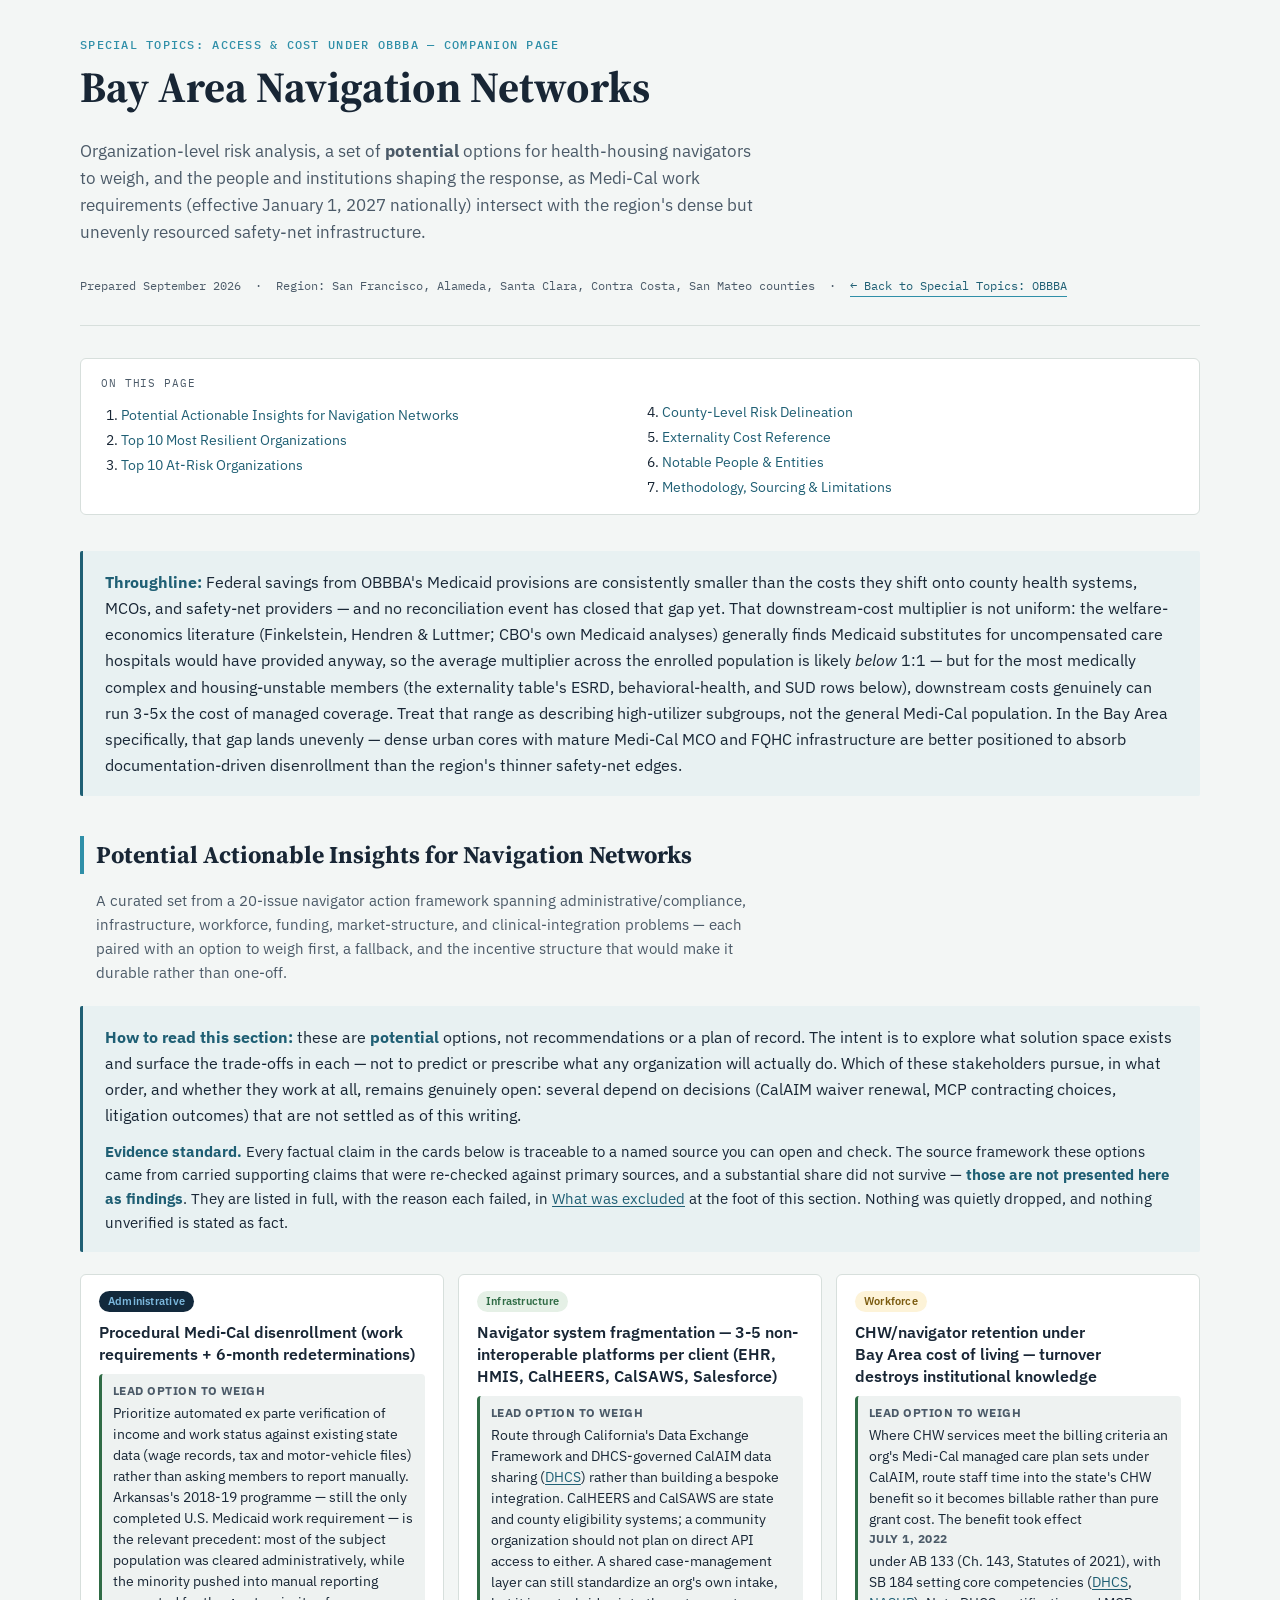
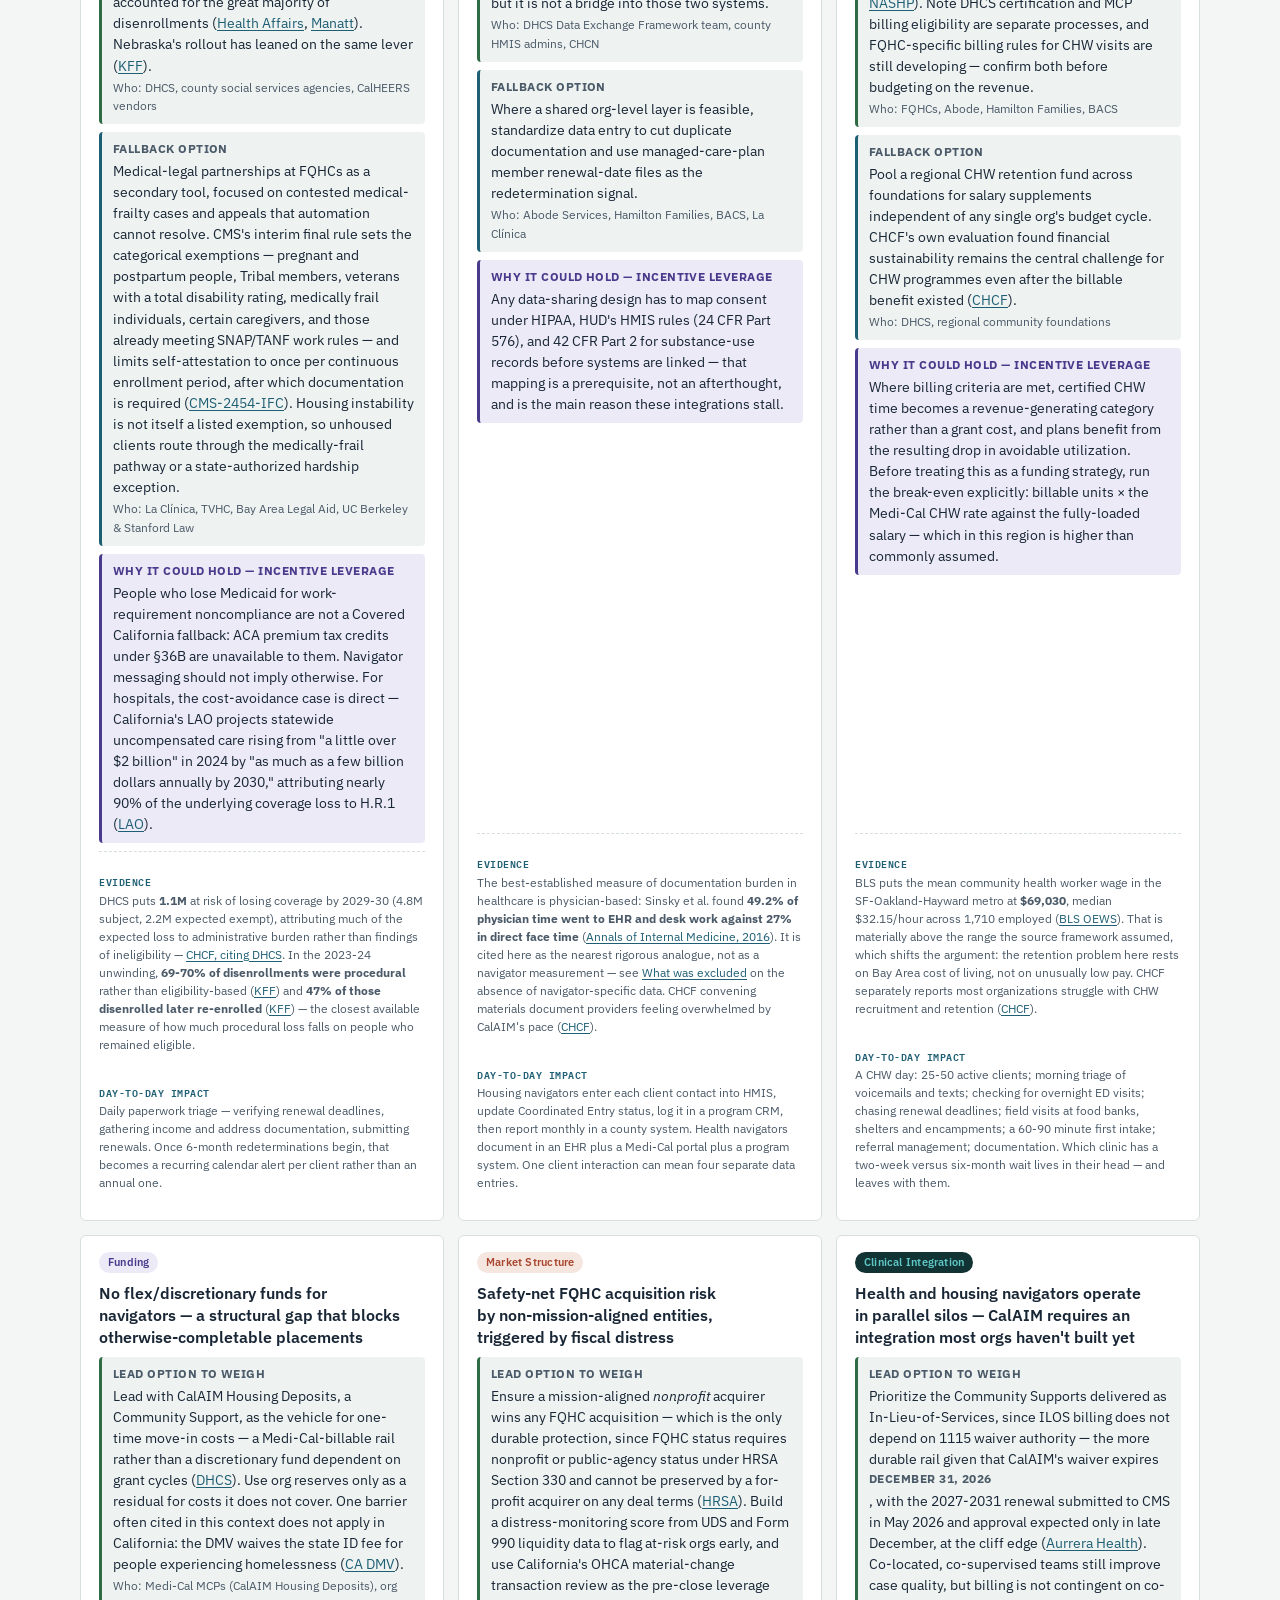
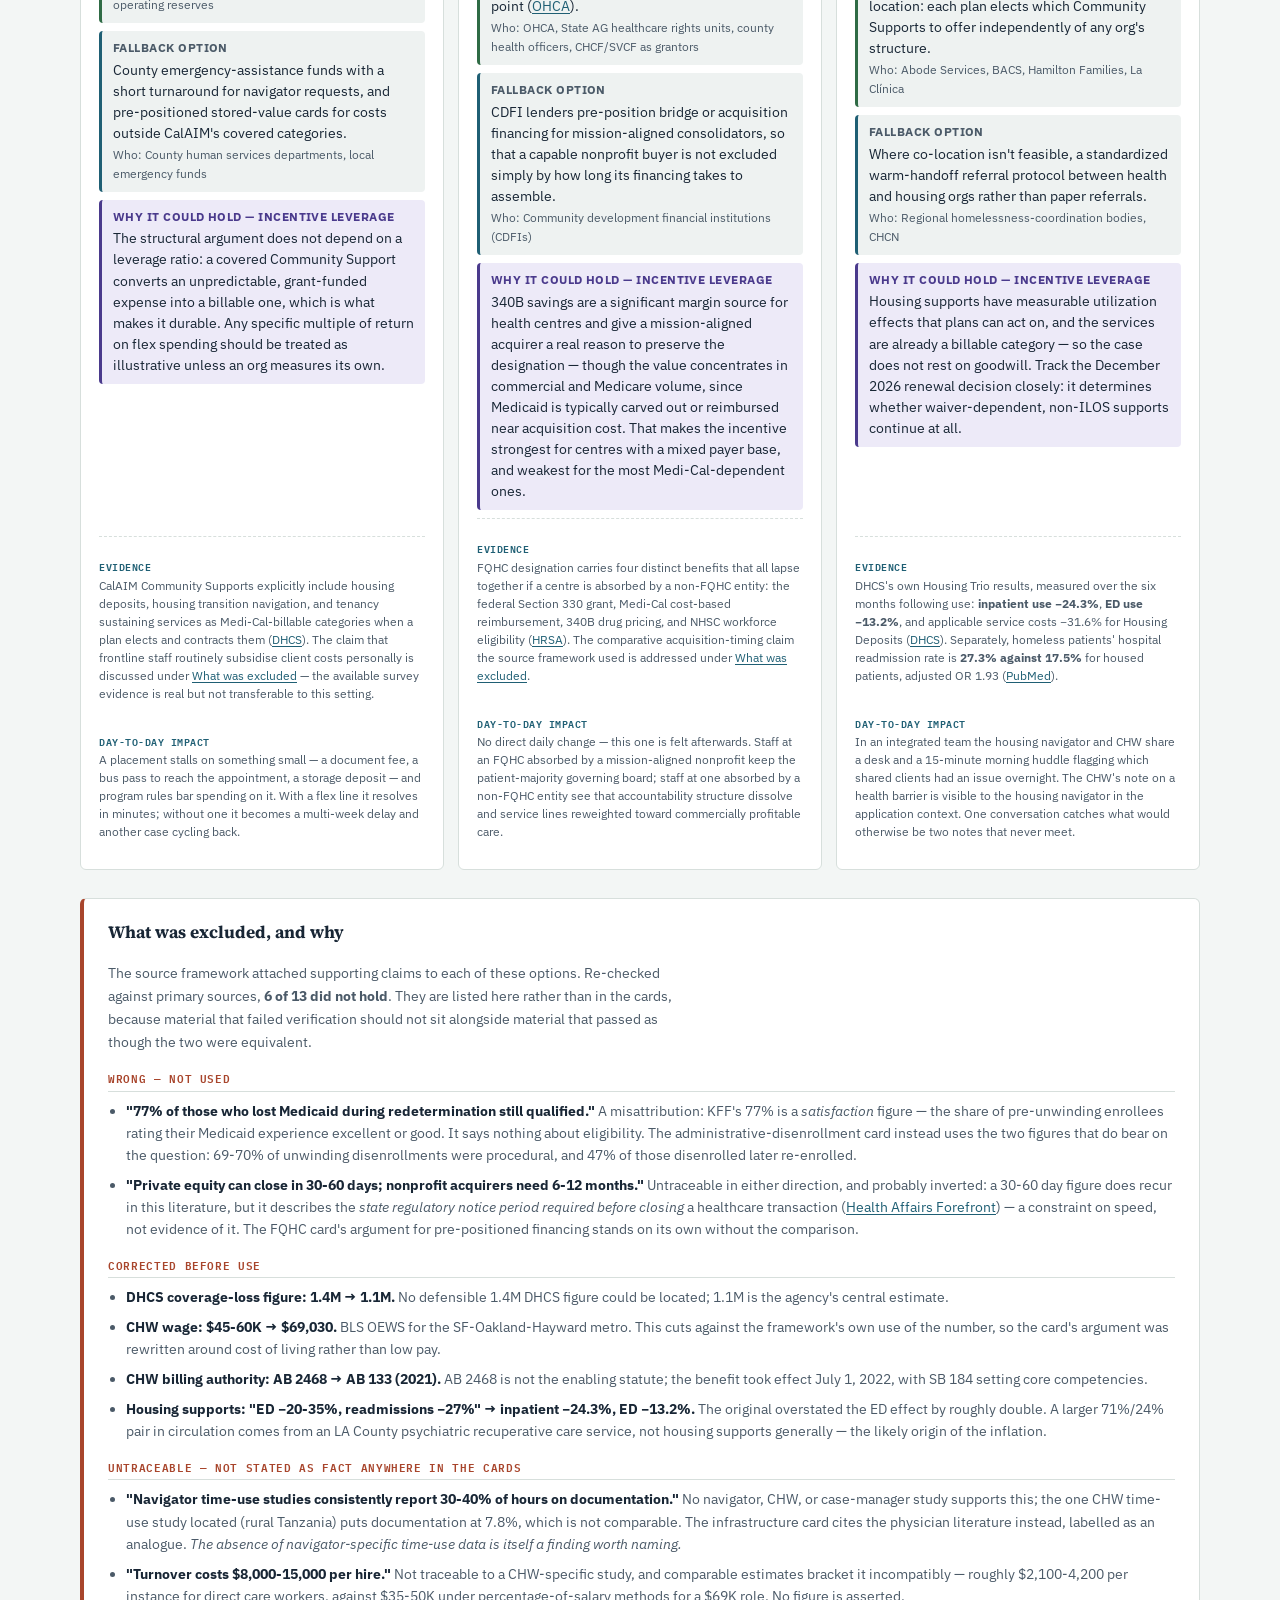
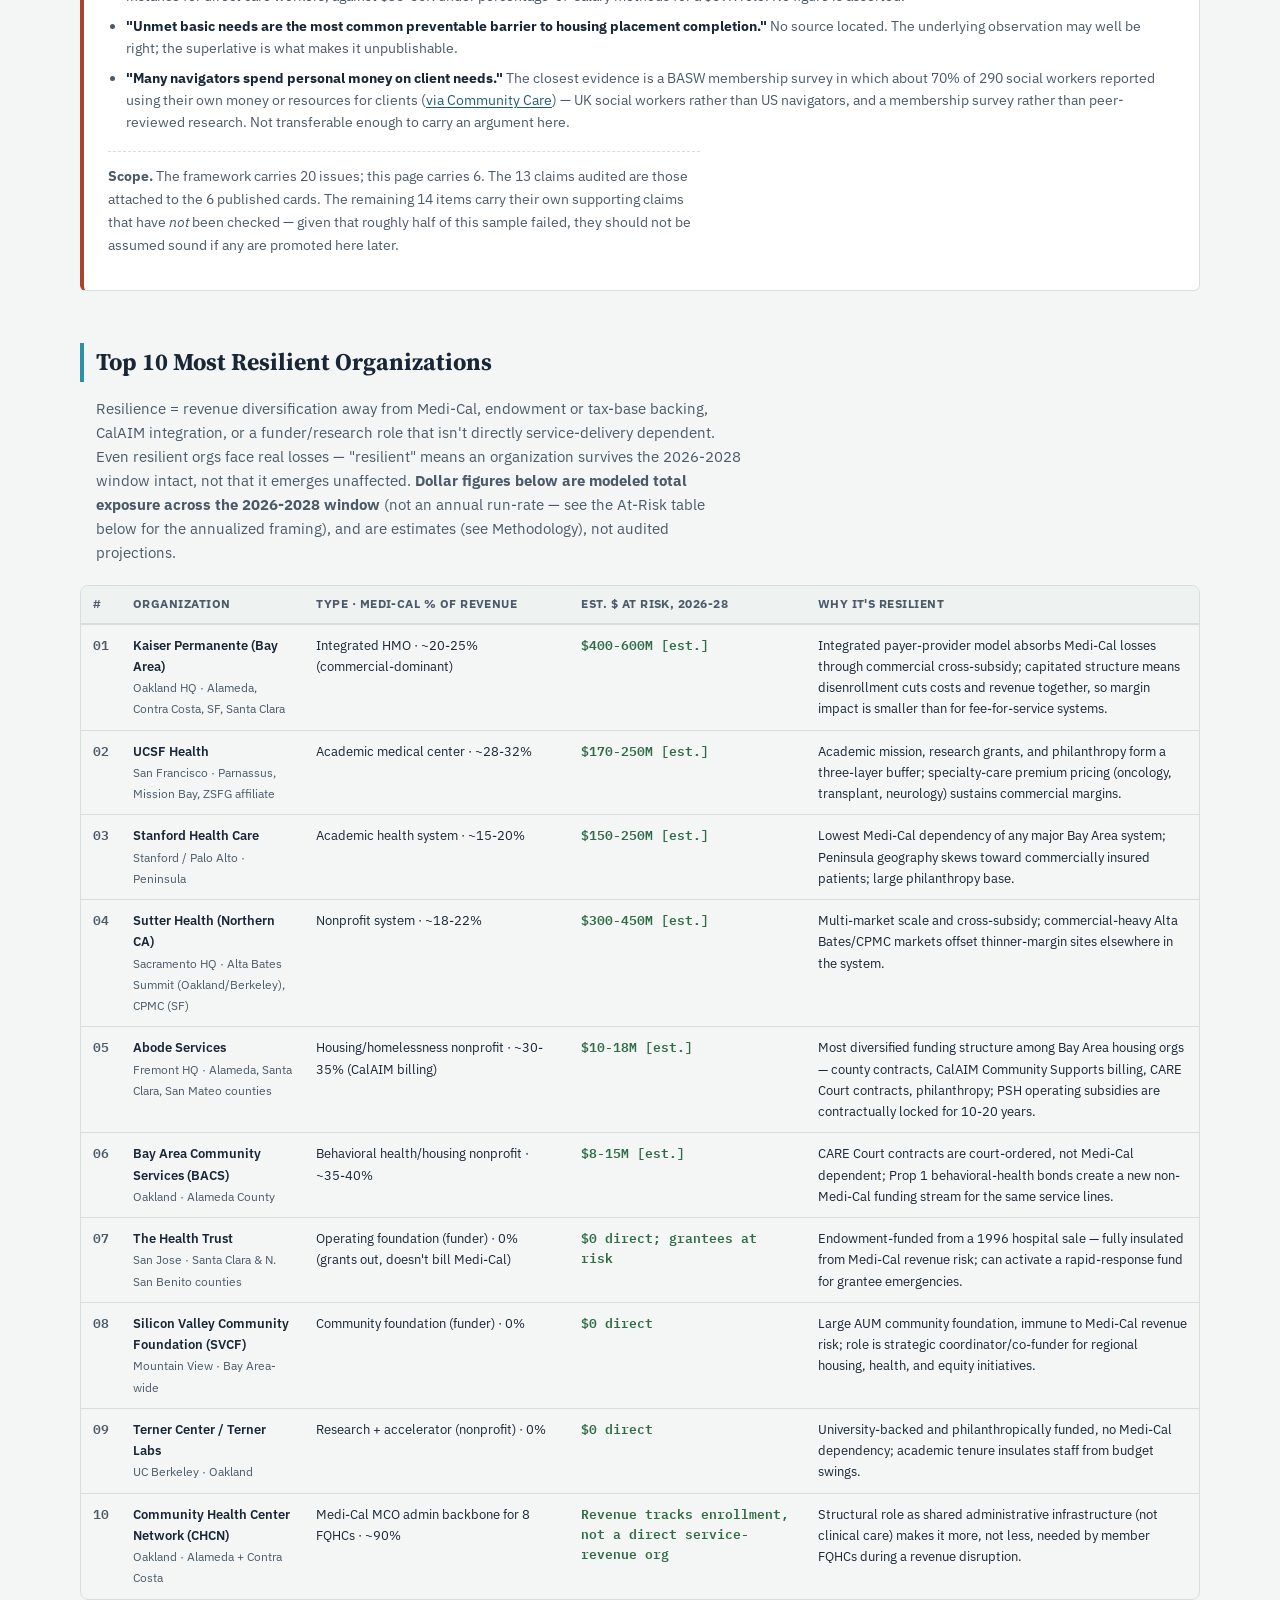
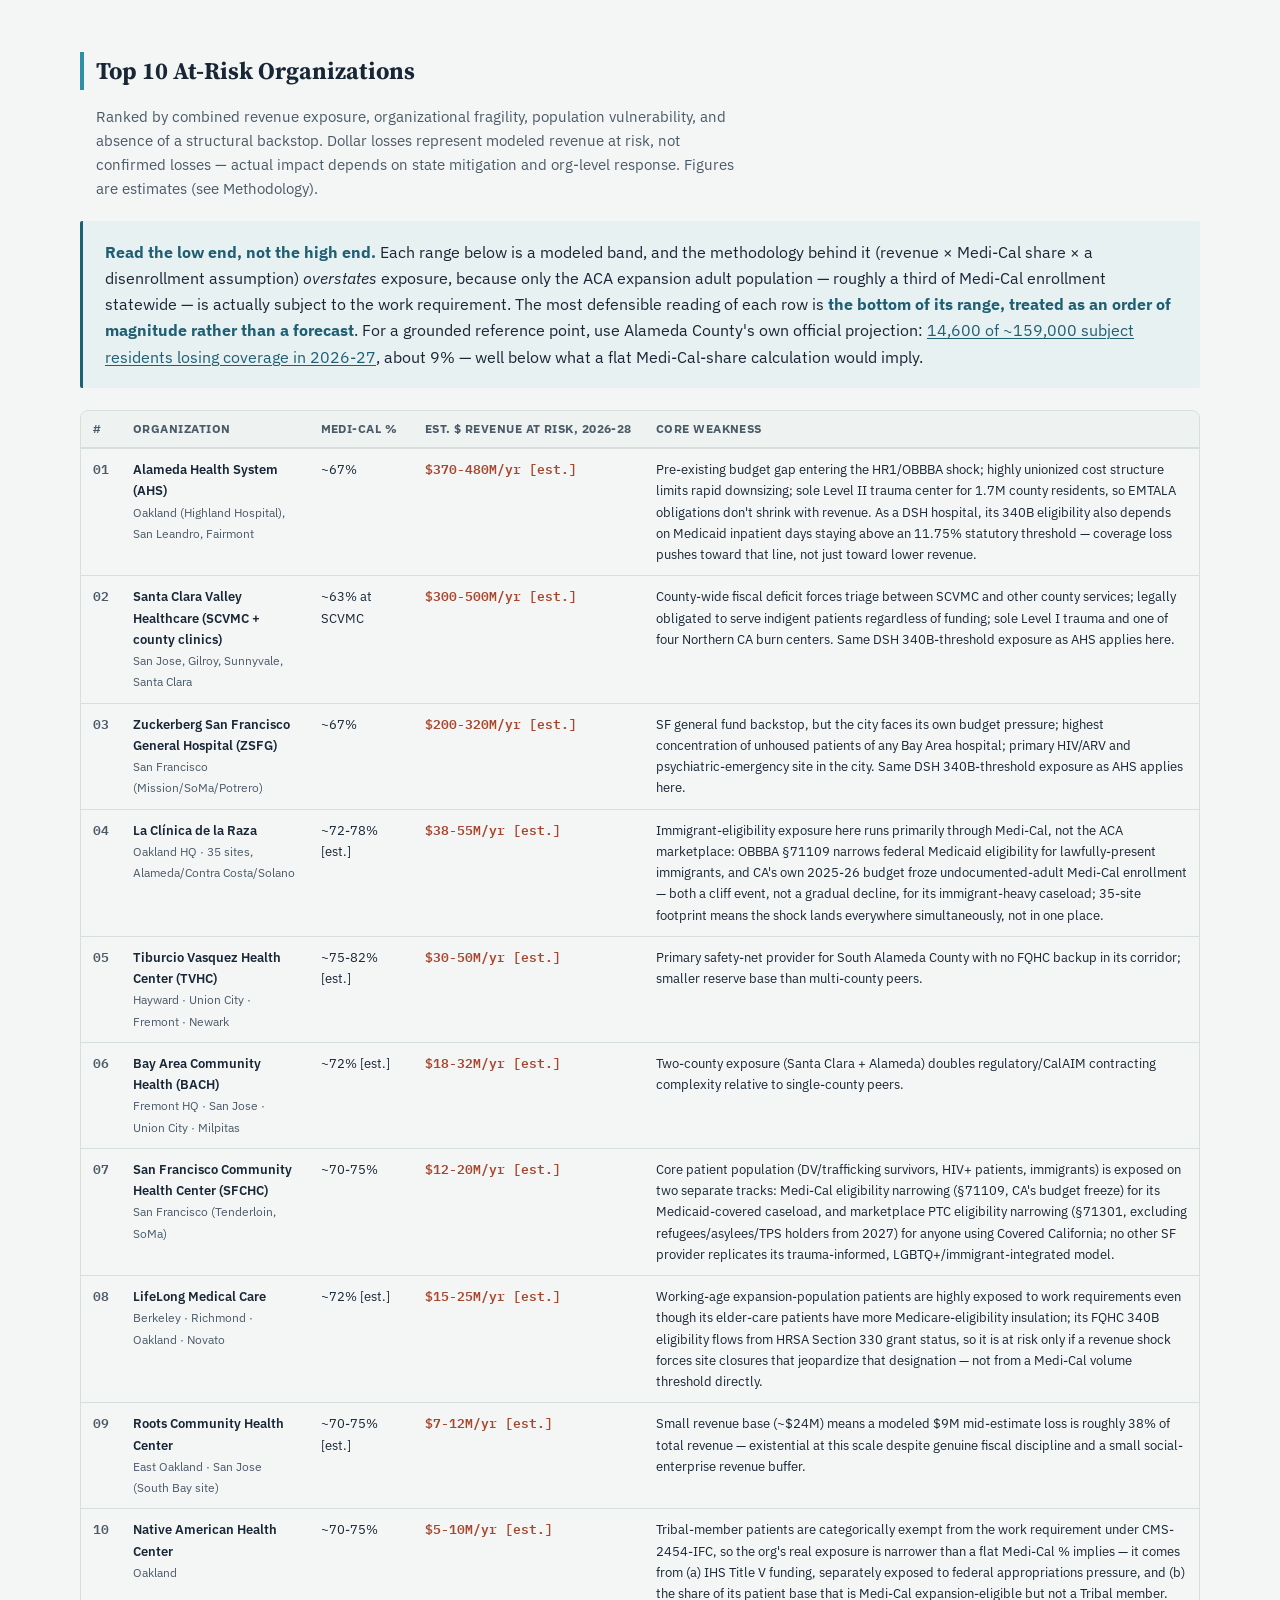
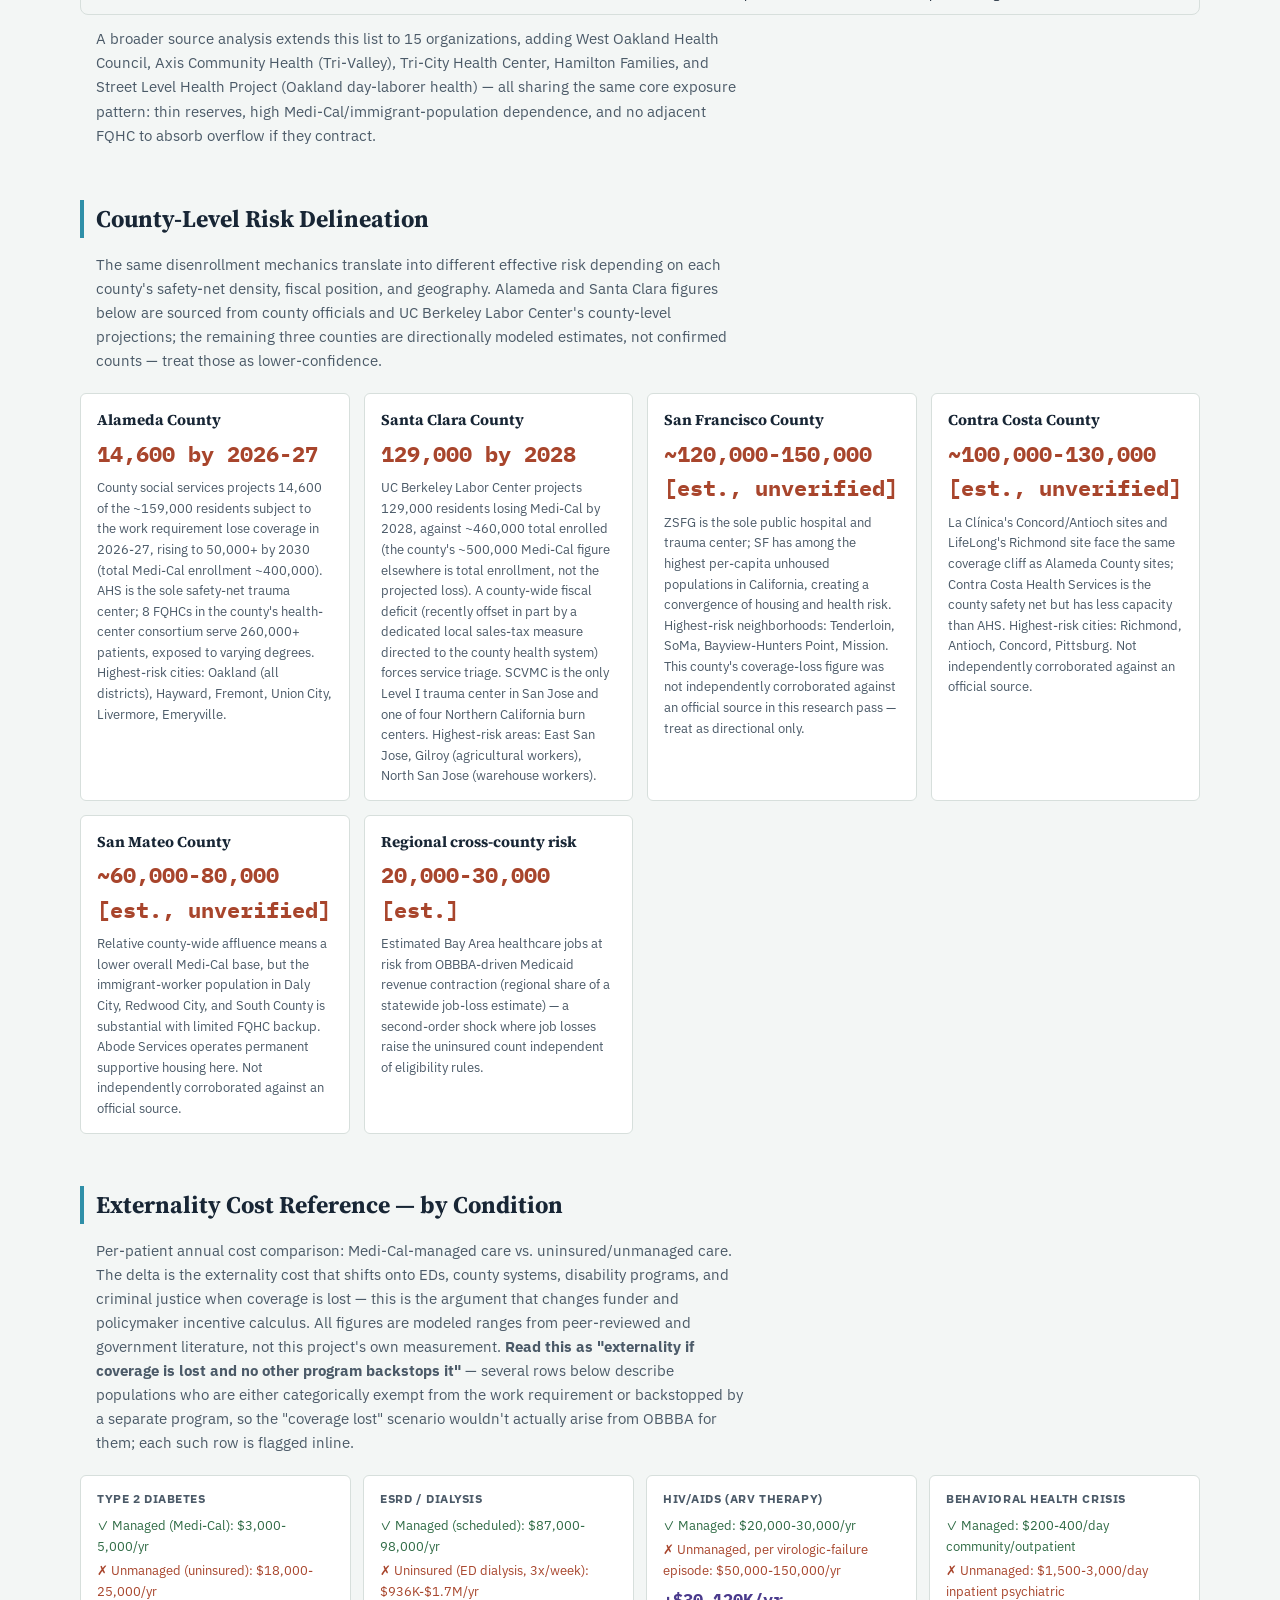
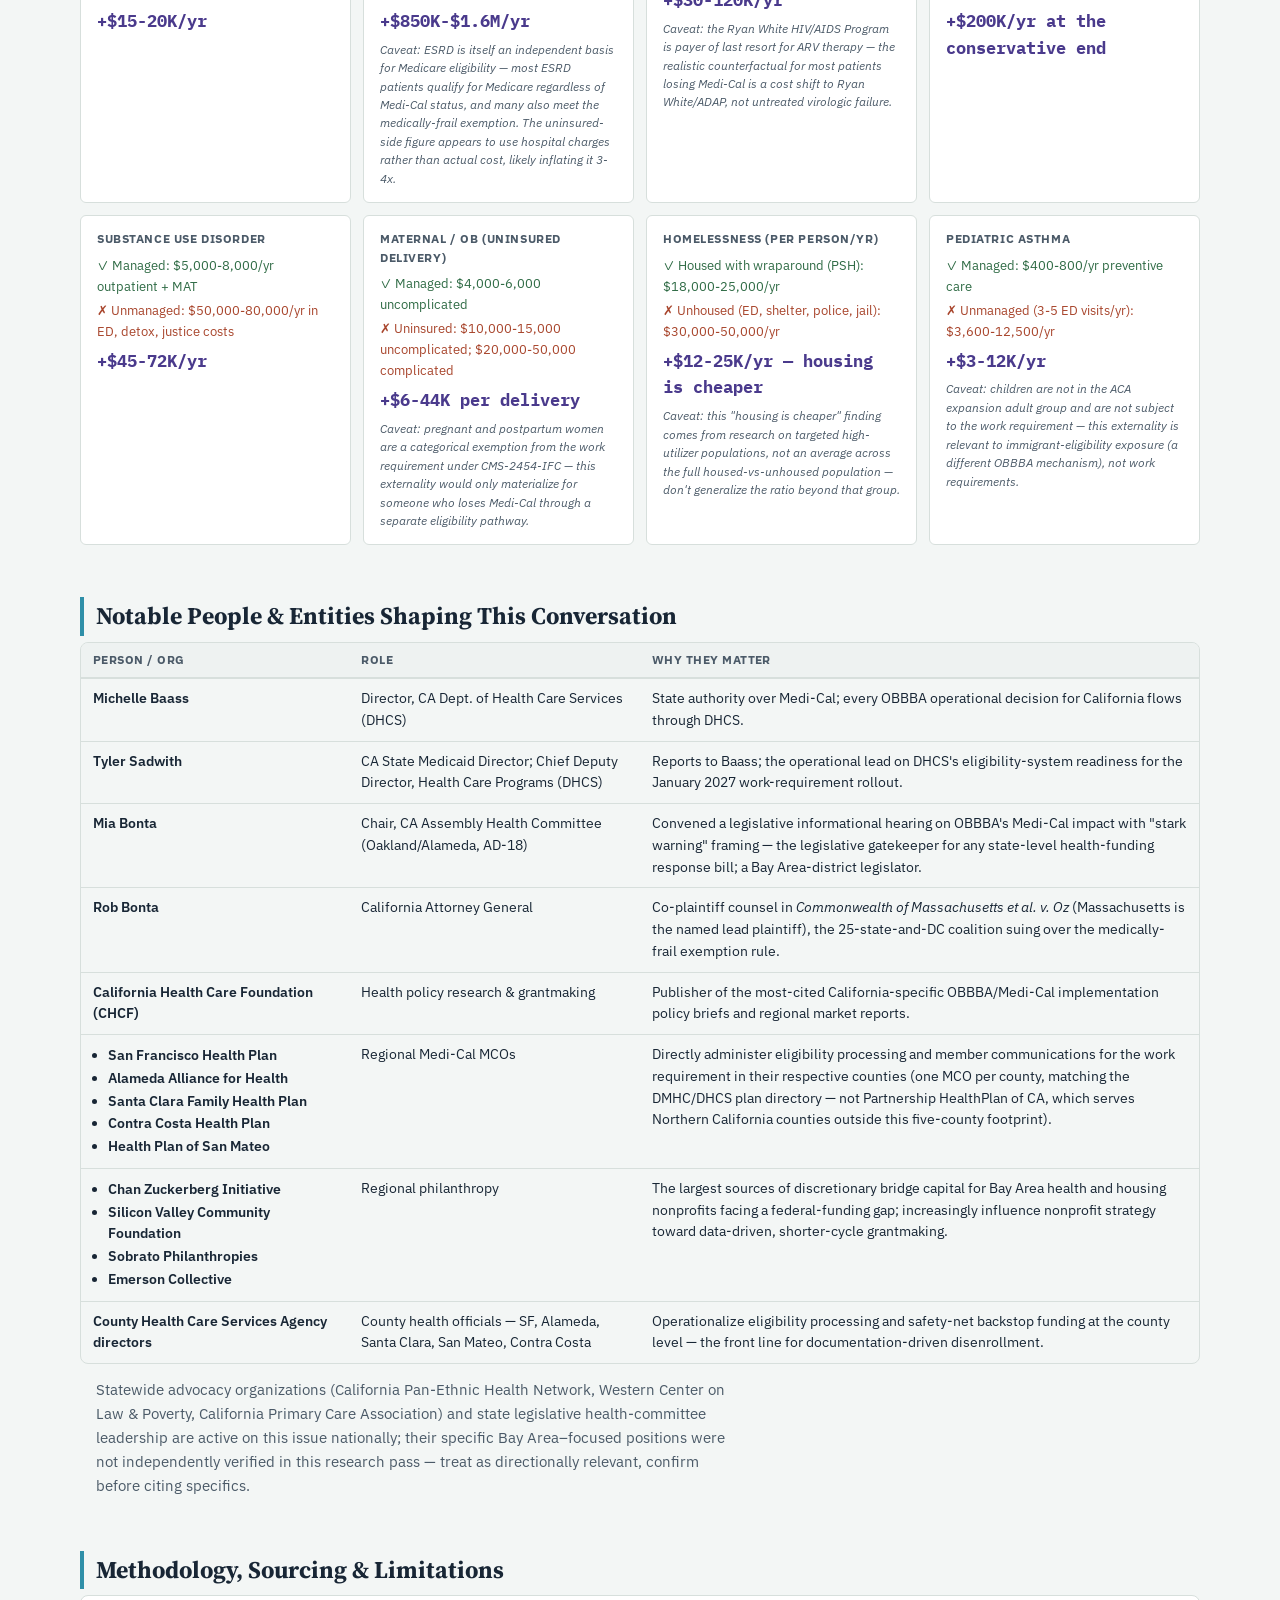
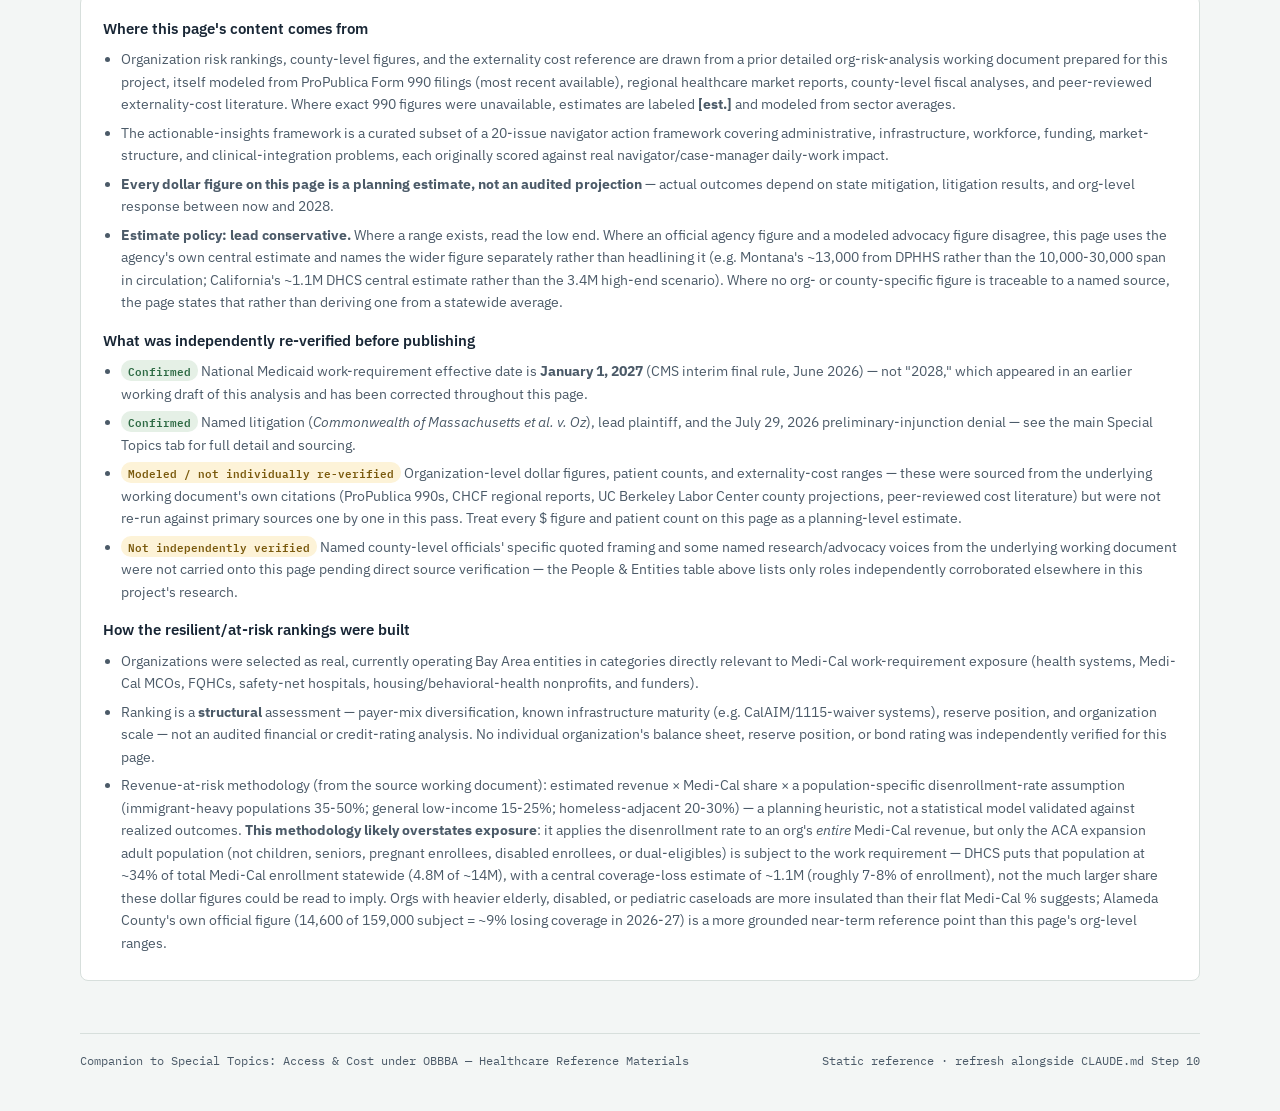
==== commit 6f9dc6f7: "Restructure actionable insights to present only vetted material The previous pass verified the frame" ====
--- a/special-topics/bay-area-navigation.html
+++ b/special-topics/bay-area-navigation.html
@@ -149,6 +149,32 @@
     color:var(--risk); font-weight:600; font-style:normal;
   }
 
+  /* Excluded-evidence register. Deliberately set apart from the cards: material
+     that failed verification should be auditable without sitting next to
+     material that passed, where a reader could mistake one for the other. */
+  .excluded-block{
+    margin-top:28px; border:1px solid var(--line); border-left:4px solid var(--risk);
+    border-radius:6px; background:var(--surface); padding:20px 24px;
+  }
+  .excluded-block h3{
+    font-size:1.08rem; font-weight:700; margin-bottom:8px;
+    font-family:"Source Serif 4", Georgia, serif;
+  }
+  .excluded-block > p{font-size:0.9rem; color:var(--ink-soft); max-width:74ch;}
+  .excl-group{margin-top:16px;}
+  .excl-head{
+    font-family:"IBM Plex Mono",monospace; font-size:0.68rem; font-weight:600;
+    text-transform:uppercase; letter-spacing:0.06em; color:var(--risk);
+    padding-bottom:4px; border-bottom:1px solid var(--line); margin-bottom:8px;
+  }
+  .excl-group ul{margin:0; padding-left:18px; display:flex; flex-direction:column; gap:8px;}
+  .excl-group li{font-size:0.86rem; line-height:1.6; color:var(--ink-soft);}
+  .excl-group li strong{color:var(--ink);}
+  .excl-scope{
+    margin-top:18px; padding-top:12px; border-top:1px dashed var(--line);
+    font-size:0.82rem; color:var(--ink-soft);
+  }
+
   .org-table-wrap{overflow-x:auto; border:1px solid var(--line); border-radius:8px;}
   table.org-table{width:100%; border-collapse:collapse; font-size:0.83rem; min-width:820px;}
   table.org-table thead th{background:var(--surface-alt); text-align:left; font-weight:700; padding:9px 12px; border-bottom:2px solid var(--line); font-size:0.72rem; text-transform:uppercase; letter-spacing:0.04em; color:var(--ink-soft); white-space:nowrap;}
@@ -257,66 +283,119 @@
     <h2>Potential Actionable Insights for Navigation Networks</h2>
     <p class="section-dek">A curated set from a 20-issue navigator action framework spanning administrative/compliance, infrastructure, workforce, funding, market-structure, and clinical-integration problems — each paired with an option to weigh first, a fallback, and the incentive structure that would make it durable rather than one-off.</p>
     <div class="callout" style="margin-bottom:22px;">
-      <p><strong>How to read this section:</strong> these are <strong>potential</strong> options, not recommendations or a plan of record. The intent is to explore what solution space exists and surface the trade-offs in each — not to predict or prescribe what any organization will actually do. Which of these stakeholders pursue, in what order, and whether they work at all, remains genuinely open: several depend on decisions (CalAIM waiver renewal, MCP contracting choices, litigation outcomes) that are not settled as of this writing. Treat each card as a starting point for a conversation with the named parties, and verify the underlying constraint still holds before acting on it.</p>
-      <p style="margin-top:12px;font-size:0.92rem;"><strong>On the evidence notes at the foot of each card:</strong> the supporting claims carried by the source framework were re-checked against primary sources before being published here, and <strong>6 of 13 did not survive that check</strong> — two were wrong, three were misattributed or understated, and four could not be traced at all. Rather than quietly dropping them, each card’s evidence note states what was corrected and what is not being repeated, so the failures stay visible alongside the claims that held.</p>
+      <p><strong>How to read this section:</strong> these are <strong>potential</strong> options, not recommendations or a plan of record. The intent is to explore what solution space exists and surface the trade-offs in each — not to predict or prescribe what any organization will actually do. Which of these stakeholders pursue, in what order, and whether they work at all, remains genuinely open: several depend on decisions (CalAIM waiver renewal, MCP contracting choices, litigation outcomes) that are not settled as of this writing.</p>
+      <p style="margin-top:12px;font-size:0.92rem;"><strong>Evidence standard.</strong> Every factual claim in the cards below is traceable to a named source you can open and check. The source framework these options came from carried supporting claims that were re-checked against primary sources, and a substantial share did not survive — <strong>those are not presented here as findings</strong>. They are listed in full, with the reason each failed, in <a href="#excluded">What was excluded</a> at the foot of this section. Nothing was quietly dropped, and nothing unverified is stated as fact.</p>
     </div>
     <div class="insight-grid">
+
       <div class="insight-card">
         <div class="issue-badges"><span class="badge badge-admin">Administrative</span></div>
         <h3>Procedural Medi-Cal disenrollment (work requirements + 6-month redeterminations)</h3>
-        <div class="action-box action-primary"><strong>Lead option to weigh</strong>Prioritize DHCS auto-verification of income/work status against EDD wage records, DMV, and tax databases (ex parte renewal). Arkansas's actual 2018-19 rollout — the only real-world Medicaid work-requirement data available — found roughly two-thirds of the subject population had compliance or exemption verified administratively before enforcement; of the third left to manually report, ~75% were disenrolled. Nebraska's own ex parte automation renewed 88% of retained enrollees without manual paperwork. Automation, not legal advocacy, is the highest-leverage intervention here.<div class="who-line">Who: DHCS, county social services agencies, CalHEERS vendors</div></div>
-        <div class="action-box action-alt"><strong>Fallback option</strong>Medical-legal partnerships at FQHCs as a secondary tool, focused on contested medical-frailty cases and appeals that automation can't resolve — law clinics help clients document CMS's actual categorical exemptions (pregnant/postpartum, Tribal members, veterans with total disability, medically frail, certain caregivers). Route unhoused clients through the medically-frail pathway or a state-authorized short-term hardship exception, since "housing instability" alone is not itself a listed exemption. Note the IFR limits self-attestation to once per continuous enrollment period, after which documentation is required — and that OBBBA also cuts retroactive Medicaid coverage from 3 months to 1, so hospitals can no longer re-enroll a patient at the ED after the fact.<div class="who-line">Who: La Clínica, TVHC, Bay Area Legal Aid, UC Berkeley &amp; Stanford Law</div></div>
-        <div class="incentive-box"><strong>Why it could hold — incentive leverage</strong>People who lose Medicaid for work-requirement noncompliance are also ACA-marketplace-ineligible for premium tax credits (§36B) — Covered California is not a fallback for this group, and navigator messaging should not imply otherwise. The retroactive-coverage cut strengthens the hospital cost-avoidance argument for funding automation beyond the earlier, smaller uncompensated-care figure this page previously cited.</div>
+        <div class="action-box action-primary"><strong>Lead option to weigh</strong>Prioritize automated ex parte verification of income and work status against existing state data (wage records, tax and motor-vehicle files) rather than asking members to report manually. Arkansas's 2018-19 programme — still the only completed U.S. Medicaid work requirement — is the relevant precedent: most of the subject population was cleared administratively, while the minority pushed into manual reporting accounted for the great majority of disenrollments (<a href="https://www.healthaffairs.org/content/forefront/reporting-requirements-matter-lot-evidence-medicaid-work-requirements-arkansas" target="_blank" rel="noopener">Health Affairs</a>, <a href="https://manatt.com/getattachment/b44d1311-2380-4c96-8d8e-cec09dd67fb0/attachment.aspx" target="_blank" rel="noopener">Manatt</a>). Nebraska's rollout has leaned on the same lever (<a href="https://www.kff.org/medicaid/a-closer-look-at-nebraska-the-first-state-planning-to-implement-a-medicaid-work-requirement/" target="_blank" rel="noopener">KFF</a>).<div class="who-line">Who: DHCS, county social services agencies, CalHEERS vendors</div></div>
+        <div class="action-box action-alt"><strong>Fallback option</strong>Medical-legal partnerships at FQHCs as a secondary tool, focused on contested medical-frailty cases and appeals that automation cannot resolve. CMS's interim final rule sets the categorical exemptions — pregnant and postpartum people, Tribal members, veterans with a total disability rating, medically frail individuals, certain caregivers, and those already meeting SNAP/TANF work rules — and limits self-attestation to once per continuous enrollment period, after which documentation is required (<a href="https://www.cms.gov/newsroom/fact-sheets/medicaid-community-engagement-requirement-certain-individuals-interim-final-rule-comment-period-cms" target="_blank" rel="noopener">CMS-2454-IFC</a>). Housing instability is not itself a listed exemption, so unhoused clients route through the medically-frail pathway or a state-authorized hardship exception.<div class="who-line">Who: La Clínica, TVHC, Bay Area Legal Aid, UC Berkeley &amp; Stanford Law</div></div>
+        <div class="incentive-box"><strong>Why it could hold — incentive leverage</strong>People who lose Medicaid for work-requirement noncompliance are not a Covered California fallback: ACA premium tax credits under §36B are unavailable to them. Navigator messaging should not imply otherwise. For hospitals, the cost-avoidance case is direct — California's LAO projects statewide uncompensated care rising from "a little over $2 billion" in 2024 by "as much as a few billion dollars annually by 2030," attributing nearly 90% of the underlying coverage loss to H.R.1 (<a href="https://lao.ca.gov/Publications/Report/5180" target="_blank" rel="noopener">LAO</a>).</div>
         <div class="card-foot">
-        <p class="foot-note"><span class="foot-tag">Evidence &amp; verification</span>DHCS puts <strong>1.1M</strong> at risk of losing coverage by 2029-30 (4.8M subject, 2.2M expected exempt), attributing much of the expected loss to administrative burden rather than findings of ineligibility — <a href="https://www.chcf.org/resource/2026/06/05/hr1-work-requirement-affect-californians-medi-cal-policy-at-a-glance/" target="_blank" rel="noopener">CHCF, citing DHCS</a>. In the 2023-24 unwinding, <strong>69-70% of disenrollments were procedural</strong> rather than eligibility-based (<a href="https://www.kff.org/medicaid/understanding-medicaid-procedural-disenrollment-rates/" target="_blank" rel="noopener">KFF</a>) and <strong>47% of those disenrolled later re-enrolled</strong> (<a href="https://www.kff.org/medicaid/nearly-a-quarter-of-people-who-say-they-were-disenrolled-from-medicaid-during-the-unwinding-are-now-uninsured/" target="_blank" rel="noopener">KFF</a>). LAO: uncompensated care was "a little over $2 billion" in 2024 and "could increase by as much as a few billion dollars annually by 2030," nearly 90% of it attributable to H.R.1 — <a href="https://lao.ca.gov/Publications/Report/5180" target="_blank" rel="noopener">LAO</a>. <span class="unverified">The source framework’s "77% of those who lost coverage still qualified" is not repeated here: KFF’s 77% is a satisfaction statistic, not an eligibility one.</span></p><p class="foot-note"><span class="foot-tag">Day-to-day impact</span>Daily paperwork triage — verifying renewal deadlines, gathering income and address documentation, submitting renewals. Once 6-month redeterminations begin, that becomes a recurring calendar alert per client rather than an annual one.</p></div>
-      </div>
+          <p class="foot-note"><span class="foot-tag">Evidence</span>DHCS puts <strong>1.1M</strong> at risk of losing coverage by 2029-30 (4.8M subject, 2.2M expected exempt), attributing much of the expected loss to administrative burden rather than findings of ineligibility — <a href="https://www.chcf.org/resource/2026/06/05/hr1-work-requirement-affect-californians-medi-cal-policy-at-a-glance/" target="_blank" rel="noopener">CHCF, citing DHCS</a>. In the 2023-24 unwinding, <strong>69-70% of disenrollments were procedural</strong> rather than eligibility-based (<a href="https://www.kff.org/medicaid/understanding-medicaid-procedural-disenrollment-rates/" target="_blank" rel="noopener">KFF</a>) and <strong>47% of those disenrolled later re-enrolled</strong> (<a href="https://www.kff.org/medicaid/nearly-a-quarter-of-people-who-say-they-were-disenrolled-from-medicaid-during-the-unwinding-are-now-uninsured/" target="_blank" rel="noopener">KFF</a>) — the closest available measure of how much procedural loss falls on people who remained eligible.</p>
+          <p class="foot-note"><span class="foot-tag">Day-to-day impact</span>Daily paperwork triage — verifying renewal deadlines, gathering income and address documentation, submitting renewals. Once 6-month redeterminations begin, that becomes a recurring calendar alert per client rather than an annual one.</p>
+        </div>
+      </div>
+
       <div class="insight-card">
         <div class="issue-badges"><span class="badge badge-infra">Infrastructure</span></div>
         <h3>Navigator system fragmentation — 3-5 non-interoperable platforms per client (EHR, HMIS, CalHEERS, CalSAWS, Salesforce)</h3>
-        <div class="action-box action-primary"><strong>Lead option to weigh</strong>Route through California's Data Exchange Framework and DHCS-governed CalAIM data sharing rather than a bespoke integration — nonprofit orgs generally cannot get direct API access to CalHEERS (marketplace eligibility) or CalSAWS (county Medi-Cal eligibility), which are state/county systems. A shared case-management layer (e.g. Salesforce Health Cloud) can still standardize an org's own intake, but it isn't a bridge into those two systems.<div class="who-line">Who: DHCS Data Exchange Framework team, county HMIS admins, CHCN</div></div>
-        <div class="action-box action-alt"><strong>Fallback option</strong>Where a shared org-level layer is feasible, standardize data entry to cut duplicate documentation and use MCP-supplied member renewal-date files as the redetermination signal.<div class="who-line">Who: Abode Services, Hamilton Families, BACS, La Clínica</div></div>
-        <div class="incentive-box"><strong>Why it could hold — incentive leverage</strong>Reducing duplicate documentation frees navigator time for direct client work — the exact size of that gain wasn't independently sourced in this pass, so treat any specific percentage as directional. Any data-sharing design has to map consent under HIPAA, HUD's HMIS rules (24 CFR Part 576), and 42 CFR Part 2 for SUD records before linking systems — that mapping is a prerequisite, not an afterthought.</div>
+        <div class="action-box action-primary"><strong>Lead option to weigh</strong>Route through California's Data Exchange Framework and DHCS-governed CalAIM data sharing (<a href="https://www.dhcs.ca.gov/datadex" target="_blank" rel="noopener">DHCS</a>) rather than building a bespoke integration. CalHEERS and CalSAWS are state and county eligibility systems; a community organization should not plan on direct API access to either. A shared case-management layer can still standardize an org's own intake, but it is not a bridge into those two systems.<div class="who-line">Who: DHCS Data Exchange Framework team, county HMIS admins, CHCN</div></div>
+        <div class="action-box action-alt"><strong>Fallback option</strong>Where a shared org-level layer is feasible, standardize data entry to cut duplicate documentation and use managed-care-plan member renewal-date files as the redetermination signal.<div class="who-line">Who: Abode Services, Hamilton Families, BACS, La Clínica</div></div>
+        <div class="incentive-box"><strong>Why it could hold — incentive leverage</strong>Any data-sharing design has to map consent under HIPAA, HUD's HMIS rules (24 CFR Part 576), and 42 CFR Part 2 for substance-use records before systems are linked — that mapping is a prerequisite, not an afterthought, and is the main reason these integrations stall.</div>
         <div class="card-foot">
-        <p class="foot-note"><span class="foot-tag">Evidence &amp; verification</span><span class="unverified">No navigator- or CHW-specific time-use study supports the 30-40% documentation figure the source framework cited — that absence is itself worth noting.</span> The nearest solid evidence is physician-based: Sinsky et al. found <strong>49.2% of physician time on EHR and desk work against 27% direct face time</strong> (<a href="https://www.acpjournals.org/doi/10.7326/M16-0961" target="_blank" rel="noopener">Annals of Internal Medicine, 2016</a>). CHCF convening materials do document providers feeling overwhelmed by CalAIM’s pace (<a href="https://www.chcf.org/resource/whats-next-calaim/" target="_blank" rel="noopener">CHCF</a>).</p><p class="foot-note"><span class="foot-tag">Day-to-day impact</span>Housing navigators enter each client contact into HMIS, update Coordinated Entry status, log it in a program CRM, then report monthly in a county system. Health navigators document in an EHR plus a Medi-Cal portal plus a program system. One client interaction can mean four separate data entries.</p></div>
-      </div>
+          <p class="foot-note"><span class="foot-tag">Evidence</span>The best-established measure of documentation burden in healthcare is physician-based: Sinsky et al. found <strong>49.2% of physician time went to EHR and desk work against 27% in direct face time</strong> (<a href="https://www.acpjournals.org/doi/10.7326/M16-0961" target="_blank" rel="noopener">Annals of Internal Medicine, 2016</a>). It is cited here as the nearest rigorous analogue, not as a navigator measurement — see <a href="#excluded">What was excluded</a> on the absence of navigator-specific data. CHCF convening materials document providers feeling overwhelmed by CalAIM's pace (<a href="https://www.chcf.org/resource/whats-next-calaim/" target="_blank" rel="noopener">CHCF</a>).</p>
+          <p class="foot-note"><span class="foot-tag">Day-to-day impact</span>Housing navigators enter each client contact into HMIS, update Coordinated Entry status, log it in a program CRM, then report monthly in a county system. Health navigators document in an EHR plus a Medi-Cal portal plus a program system. One client interaction can mean four separate data entries.</p>
+        </div>
+      </div>
+
       <div class="insight-card">
         <div class="issue-badges"><span class="badge badge-work">Workforce</span></div>
-        <h3>CHW/navigator wages unsustainable relative to Bay Area cost of living — turnover destroys institutional knowledge</h3>
-        <div class="action-box action-primary"><strong>Lead option to weigh</strong>Where CHW services meet the specific billing criteria an org's Medi-Cal MCP sets under CalAIM, route staff into the state's CHW Medi-Cal benefit (added July 2022) so their time becomes billable rather than pure grant cost — turnover costs ~$8,000-15,000 per hire, so retention can pay for itself. Note that DHCS certification and MCP billing eligibility are two separate processes, and FQHC-specific billing rules for CHW visits are still developing under CalAIM guidance — confirm both before budgeting on this revenue.<div class="who-line">Who: FQHCs, Abode, Hamilton Families, BACS</div></div>
-        <div class="action-box action-alt"><strong>Fallback option</strong>Pool a Bay Area CHW retention fund across regional foundations for salary supplements independent of any single org's budget cycle — CHCF's own evaluation of its CHW Amplifying Impact Initiative found financial sustainability remains the central challenge for CHW programs even after CalAIM's billable benefit was added.<div class="who-line">Who: DHCS, regional community foundations</div></div>
-        <div class="incentive-box"><strong>Why it could hold — incentive leverage</strong>Where billing criteria are met, certified CHW time becomes a revenue-generating category rather than a pure grant cost; health plans benefit from the resulting drop in ED utilization. Before committing to this as a funding strategy, run the break-even math explicitly: billable units × the Medi-Cal CHW rate against the fully-loaded salary.</div>
+        <h3>CHW/navigator retention under Bay Area cost of living — turnover destroys institutional knowledge</h3>
+        <div class="action-box action-primary"><strong>Lead option to weigh</strong>Where CHW services meet the billing criteria an org's Medi-Cal managed care plan sets under CalAIM, route staff time into the state's CHW benefit so it becomes billable rather than pure grant cost. The benefit took effect <strong>July 1, 2022</strong> under AB 133 (Ch. 143, Statutes of 2021), with SB 184 setting core competencies (<a href="https://www.dhcs.ca.gov/providers-partners/community-health-workers/" target="_blank" rel="noopener">DHCS</a>, <a href="https://nashp.org/state-tracker/state-community-health-worker-policies/california/" target="_blank" rel="noopener">NASHP</a>). Note DHCS certification and MCP billing eligibility are separate processes, and FQHC-specific billing rules for CHW visits are still developing — confirm both before budgeting on the revenue.<div class="who-line">Who: FQHCs, Abode, Hamilton Families, BACS</div></div>
+        <div class="action-box action-alt"><strong>Fallback option</strong>Pool a regional CHW retention fund across foundations for salary supplements independent of any single org's budget cycle. CHCF's own evaluation found financial sustainability remains the central challenge for CHW programmes even after the billable benefit existed (<a href="https://www.chcf.org/resource/amplifying-impact-initiative-evaluation/" target="_blank" rel="noopener">CHCF</a>).<div class="who-line">Who: DHCS, regional community foundations</div></div>
+        <div class="incentive-box"><strong>Why it could hold — incentive leverage</strong>Where billing criteria are met, certified CHW time becomes a revenue-generating category rather than a grant cost, and plans benefit from the resulting drop in avoidable utilization. Before treating this as a funding strategy, run the break-even explicitly: billable units × the Medi-Cal CHW rate against the fully-loaded salary — which in this region is higher than commonly assumed.</div>
         <div class="card-foot">
-        <p class="foot-note"><span class="foot-tag">Evidence &amp; verification</span>The enabling authority is <strong>AB 133 (Ch. 143, Statutes of 2021)</strong>, which directed DHCS to seek a State Plan Amendment; the CHW benefit took effect <strong>July 1, 2022</strong>, with SB 184 setting core competencies (<a href="https://www.dhcs.ca.gov/providers-partners/community-health-workers/" target="_blank" rel="noopener">DHCS</a>, <a href="https://nashp.org/state-tracker/state-community-health-worker-policies/california/" target="_blank" rel="noopener">NASHP</a>) — <span class="unverified">not AB 2468, which the source framework cited.</span> BLS puts the mean CHW wage in the SF-Oakland-Hayward metro at <strong>$69,030</strong> (<a href="https://www.bls.gov/oes/2023/may/oes_41860.htm" target="_blank" rel="noopener">BLS OEWS</a>) — above the $45-60K the framework assumed, so the retention case rests on Bay Area cost of living, not on low pay. <span class="unverified">The $8,000-15,000 per-hire turnover cost could not be traced to a CHW-specific study;</span> comparable estimates run from ~$2,100-4,200 per instance for direct care workers up to $35-50K under percentage-of-salary methods — two incompatible methodologies, so no single figure is asserted here.</p><p class="foot-note"><span class="foot-tag">Day-to-day impact</span>A CHW day: 25-50 active clients; morning triage of voicemails and texts; checking for overnight ED visits; chasing renewal deadlines; field visits at food banks, shelters and encampments; a 60-90 minute first intake; referral management; documentation. Which clinic has a two-week versus six-month wait lives in their head — and leaves with them.</p></div>
-      </div>
+          <p class="foot-note"><span class="foot-tag">Evidence</span>BLS puts the mean community health worker wage in the SF-Oakland-Hayward metro at <strong>$69,030</strong>, median $32.15/hour across 1,710 employed (<a href="https://www.bls.gov/oes/2023/may/oes_41860.htm" target="_blank" rel="noopener">BLS OEWS</a>). That is materially above the range the source framework assumed, which shifts the argument: the retention problem here rests on Bay Area cost of living, not on unusually low pay. CHCF separately reports most organizations struggle with CHW recruitment and retention (<a href="https://www.chcf.org/resource/amplifying-impact-initiative-evaluation/" target="_blank" rel="noopener">CHCF</a>).</p>
+          <p class="foot-note"><span class="foot-tag">Day-to-day impact</span>A CHW day: 25-50 active clients; morning triage of voicemails and texts; checking for overnight ED visits; chasing renewal deadlines; field visits at food banks, shelters and encampments; a 60-90 minute first intake; referral management; documentation. Which clinic has a two-week versus six-month wait lives in their head — and leaves with them.</p>
+        </div>
+      </div>
+
       <div class="insight-card">
         <div class="issue-badges"><span class="badge badge-fund">Funding</span></div>
         <h3>No flex/discretionary funds for navigators — a structural gap that blocks otherwise-completable placements</h3>
-        <div class="action-box action-primary"><strong>Lead option to weigh</strong>Lead with CalAIM Housing Deposits (a Community Support) as the primary vehicle for one-time move-in costs — it's a Medi-Cal-billable, durable funding rail, not a discretionary fund dependent on grant cycles. Use org discretionary reserves only as a residual for costs Housing Deposits doesn't cover (e.g. a bus pass ~$50-100/mo, a storage deposit ~$150). Note California's DMV already waives the government-ID fee for people experiencing homelessness (Vehicle Code §14902(i), form DL 937) — that specific $35 barrier this page previously cited as a flagship example doesn't actually exist for the target population.<div class="who-line">Who: Medi-Cal MCPs (CalAIM Housing Deposits), org operating reserves</div></div>
-        <div class="action-box action-alt"><strong>Fallback option</strong>County emergency-assistance funds with a 24-hour navigator request process; pre-positioned gift cards at navigator offices for costs outside CalAIM's covered categories.<div class="who-line">Who: County human services departments, local emergency funds</div></div>
-        <div class="incentive-box"><strong>Why it could hold — incentive leverage</strong>A small flex expenditure (bus pass, storage deposit) can unlock a housing placement worth $1,000-3,000 in the pipeline — the specific "10-30x" leverage ratio this page previously cited was not independently sourced and should be treated as illustrative, not documented.</div>
+        <div class="action-box action-primary"><strong>Lead option to weigh</strong>Lead with CalAIM Housing Deposits, a Community Support, as the vehicle for one-time move-in costs — a Medi-Cal-billable rail rather than a discretionary fund dependent on grant cycles (<a href="https://www.dhcs.ca.gov/provgovpart/Pages/CalAIM-Enhanced-Care-Management-and-Community-Supports.aspx" target="_blank" rel="noopener">DHCS</a>). Use org reserves only as a residual for costs it does not cover. One barrier often cited in this context does not apply in California: the DMV waives the state ID fee for people experiencing homelessness (<a href="https://www.dmv.ca.gov/portal/driver-licenses-identification-cards/identification-id-cards/" target="_blank" rel="noopener">CA DMV</a>).<div class="who-line">Who: Medi-Cal MCPs (CalAIM Housing Deposits), org operating reserves</div></div>
+        <div class="action-box action-alt"><strong>Fallback option</strong>County emergency-assistance funds with a short turnaround for navigator requests, and pre-positioned stored-value cards for costs outside CalAIM's covered categories.<div class="who-line">Who: County human services departments, local emergency funds</div></div>
+        <div class="incentive-box"><strong>Why it could hold — incentive leverage</strong>The structural argument does not depend on a leverage ratio: a covered Community Support converts an unpredictable, grant-funded expense into a billable one, which is what makes it durable. Any specific multiple of return on flex spending should be treated as illustrative unless an org measures its own.</div>
         <div class="card-foot">
-        <p class="foot-note"><span class="foot-tag">Evidence &amp; verification</span>The closest evidence that frontline staff personally subsidise client costs is a BASW membership survey in which <strong>about 70% of 290 social workers</strong> reported using their own money or resources for clients (<a href="https://www.communitycare.co.uk/2018/07/31/social-workers-use-money-buy-food-clothing-service-users-survey-finds/" target="_blank" rel="noopener">via Community Care</a>) — UK social workers rather than US navigators, and a membership survey rather than peer-reviewed work, so treat it as indicative only. <span class="unverified">The framework’s stronger claim — that unmet basic needs are the single most common preventable barrier to placement completion — could not be sourced and is not repeated here.</span></p><p class="foot-note"><span class="foot-tag">Day-to-day impact</span>A placement stalls on something small — a document fee, a bus pass to reach the appointment, a storage deposit — and program rules bar spending on it. With a flex line it resolves in minutes; without one it becomes a multi-week delay and another case cycling back. Note California's DMV waives the state ID fee for people experiencing homelessness, so that particular barrier, often cited as the example, should not arise here.</p></div>
-      </div>
+          <p class="foot-note"><span class="foot-tag">Evidence</span>CalAIM Community Supports explicitly include housing deposits, housing transition navigation, and tenancy sustaining services as Medi-Cal-billable categories when a plan elects and contracts them (<a href="https://www.dhcs.ca.gov/provgovpart/Pages/CalAIM-Enhanced-Care-Management-and-Community-Supports.aspx" target="_blank" rel="noopener">DHCS</a>). The claim that frontline staff routinely subsidise client costs personally is discussed under <a href="#excluded">What was excluded</a> — the available survey evidence is real but not transferable to this setting.</p>
+          <p class="foot-note"><span class="foot-tag">Day-to-day impact</span>A placement stalls on something small — a document fee, a bus pass to reach the appointment, a storage deposit — and program rules bar spending on it. With a flex line it resolves in minutes; without one it becomes a multi-week delay and another case cycling back.</p>
+        </div>
+      </div>
+
       <div class="insight-card">
         <div class="issue-badges"><span class="badge badge-mkt">Market Structure</span></div>
         <h3>Safety-net FQHC acquisition risk by non-mission-aligned entities, triggered by fiscal distress</h3>
-        <div class="action-box action-primary"><strong>Lead option to weigh</strong>Ensure a mission-aligned <em>nonprofit</em> acquirer wins any FQHC acquisition — the real goal, since FQHC status requires nonprofit or public-agency status under HRSA Section 330, and a for-profit acquirer cannot preserve FQHC designation post-close no matter what deal terms are negotiated. Build a distress-monitoring score from UDS and Form 990 liquidity data to flag at-risk orgs early, and use California's OHCA material-change transaction review process and the state AG's healthcare-rights office as the actual pre-close leverage points.<div class="who-line">Who: OHCA, State AG healthcare rights units, county health officers, CHCF/SVCF as grantors</div></div>
-        <div class="action-box action-alt"><strong>Fallback option</strong>CDFI lenders pre-position bridge/acquisition financing for mission-aligned FQHC consolidators, since nonprofit acquirers otherwise lose acquisition-speed races to private capital (which can close in 30-60 days vs. 6-12 months for a nonprofit arranging financing).<div class="who-line">Who: Community development financial institutions (CDFIs)</div></div>
-        <div class="incentive-box"><strong>Why it could hold — incentive leverage</strong>FQHC 340B drug-pricing designation is a strong reason for a <em>mission-aligned</em> acquirer to want to preserve it — but Medi-Cal Rx already pays 340B entities near acquisition cost, so the 340B financial case is stronger on commercial/Medicare volume than on the Medi-Cal population specifically.</div>
+        <div class="action-box action-primary"><strong>Lead option to weigh</strong>Ensure a mission-aligned <em>nonprofit</em> acquirer wins any FQHC acquisition — which is the only durable protection, since FQHC status requires nonprofit or public-agency status under HRSA Section 330 and cannot be preserved by a for-profit acquirer on any deal terms (<a href="https://www.hrsa.gov/opa/eligibility-and-registration/health-centers/fqhc/index.html" target="_blank" rel="noopener">HRSA</a>). Build a distress-monitoring score from UDS and Form 990 liquidity data to flag at-risk orgs early, and use California's OHCA material-change transaction review as the pre-close leverage point (<a href="https://ohca.ca.gov/data-and-reports/healthcare-market-review/" target="_blank" rel="noopener">OHCA</a>).<div class="who-line">Who: OHCA, State AG healthcare rights units, county health officers, CHCF/SVCF as grantors</div></div>
+        <div class="action-box action-alt"><strong>Fallback option</strong>CDFI lenders pre-position bridge or acquisition financing for mission-aligned consolidators, so that a capable nonprofit buyer is not excluded simply by how long its financing takes to assemble.<div class="who-line">Who: Community development financial institutions (CDFIs)</div></div>
+        <div class="incentive-box"><strong>Why it could hold — incentive leverage</strong>340B savings are a significant margin source for health centres and give a mission-aligned acquirer a real reason to preserve the designation — though the value concentrates in commercial and Medicare volume, since Medicaid is typically carved out or reimbursed near acquisition cost. That makes the incentive strongest for centres with a mixed payer base, and weakest for the most Medi-Cal-dependent ones.</div>
         <div class="card-foot">
-        <p class="foot-note"><span class="foot-tag">Evidence &amp; verification</span><span class="unverified">The framework’s timing claim (private equity closing in 30-60 days against 6-12 months for a nonprofit acquirer) could not be sourced in either direction and is not repeated here.</span> A 30-60 day figure does recur in this literature, but it refers to the <em>state regulatory notice</em> required before closing a healthcare transaction (<a href="https://www.healthaffairs.org/content/forefront/private-equity-health-care-state-based-policy-perspective" target="_blank" rel="noopener">Health Affairs Forefront</a>) — close to the inverse of the claim, which is the likely origin of the error. On 340B: savings are a significant margin source for health centres, but the value concentrates in commercial and Medicare volume, since Medicaid is typically carved out or reimbursed near acquisition cost.</p><p class="foot-note"><span class="foot-tag">Day-to-day impact</span>No direct daily change — this one is felt afterwards. Staff at an FQHC absorbed by a mission-aligned nonprofit keep the patient-majority governing board; staff at one absorbed by a non-FQHC entity see that accountability structure dissolve and service lines reweighted toward commercially profitable care.</p></div>
-      </div>
+          <p class="foot-note"><span class="foot-tag">Evidence</span>FQHC designation carries four distinct benefits that all lapse together if a centre is absorbed by a non-FQHC entity: the federal Section 330 grant, Medi-Cal cost-based reimbursement, 340B drug pricing, and NHSC workforce eligibility (<a href="https://www.hrsa.gov/opa/eligibility-and-registration/health-centers/fqhc/index.html" target="_blank" rel="noopener">HRSA</a>). The comparative acquisition-timing claim the source framework used is addressed under <a href="#excluded">What was excluded</a>.</p>
+          <p class="foot-note"><span class="foot-tag">Day-to-day impact</span>No direct daily change — this one is felt afterwards. Staff at an FQHC absorbed by a mission-aligned nonprofit keep the patient-majority governing board; staff at one absorbed by a non-FQHC entity see that accountability structure dissolve and service lines reweighted toward commercially profitable care.</p>
+        </div>
+      </div>
+
       <div class="insight-card">
         <div class="issue-badges"><span class="badge badge-clin">Clinical Integration</span></div>
         <h3>Health and housing navigators operate in parallel silos — CalAIM requires an integration most orgs haven't built yet</h3>
-        <div class="action-box action-primary"><strong>Lead option to weigh</strong>Prioritize the Community Supports delivered as In-Lieu-of-Services (ILOS), since ILOS billing does not depend on 1115 waiver authority — a more durable rail than waiver-dependent supports given CalAIM's 1115 waiver expires December 31, 2026 (renewal, proposed for 2027-2031, was submitted to CMS May 11, 2026 with approval expected only in late December 2026, at the cliff edge). Co-located, co-supervised health-housing navigator teams with weekly shared case conferences still help, but billing itself is not contingent on co-location — each MCP elects which Community Supports to offer, independent of any org's integration status.<div class="who-line">Who: Abode Services, BACS, Hamilton Families, La Clínica</div></div>
+        <div class="action-box action-primary"><strong>Lead option to weigh</strong>Prioritize the Community Supports delivered as In-Lieu-of-Services, since ILOS billing does not depend on 1115 waiver authority — the more durable rail given that CalAIM's waiver expires <strong>December 31, 2026</strong>, with the 2027-2031 renewal submitted to CMS in May 2026 and approval expected only in late December, at the cliff edge (<a href="https://www.aurrerahealth.com/blog/laying-the-groundwork-to-sustain-calaim-dhcs-concept-paper" target="_blank" rel="noopener">Aurrera Health</a>). Co-located, co-supervised teams still improve case quality, but billing is not contingent on co-location: each plan elects which Community Supports to offer independently of any org's structure.<div class="who-line">Who: Abode Services, BACS, Hamilton Families, La Clínica</div></div>
         <div class="action-box action-alt"><strong>Fallback option</strong>Where co-location isn't feasible, a standardized warm-handoff referral protocol between health and housing orgs rather than paper referrals.<div class="who-line">Who: Regional homelessness-coordination bodies, CHCN</div></div>
-        <div class="incentive-box"><strong>Why it could hold — incentive leverage</strong>CalAIM Community Supports makes housing navigation Medi-Cal billable on its own terms — integration helps case quality but isn't the gate to billing eligibility. Track the December 2026 waiver-renewal decision closely: it determines whether waiver-dependent (non-ILOS) supports continue at all.</div>
+        <div class="incentive-box"><strong>Why it could hold — incentive leverage</strong>Housing supports have measurable utilization effects that plans can act on, and the services are already a billable category — so the case does not rest on goodwill. Track the December 2026 renewal decision closely: it determines whether waiver-dependent, non-ILOS supports continue at all.</div>
         <div class="card-foot">
-        <p class="foot-note"><span class="foot-tag">Evidence &amp; verification</span>DHCS’s own Housing Trio results, measured over the six months after use: <strong>inpatient use &minus;24.3%</strong>, <strong>ED use &minus;13.2%</strong>, and applicable service costs &minus;31.6% for Housing Deposits (<a href="https://www.dhcs.ca.gov/news/medi-cal-community-supports-are-delivering-on-their-promise-meeting-member-needs-and-reducing-costs-2/" target="_blank" rel="noopener">DHCS</a>). <span class="unverified">The framework’s "ED visits &minus;20-35%, readmissions &minus;27%" overstates the ED effect by roughly double;</span> a larger 71%/24% pair that circulates comes from an LA County psychiatric recuperative care service, not housing supports generally. Separately confirmed: homeless patients’ readmission rate is <strong>27.3% against 17.5%</strong> for housed patients, adjusted OR 1.93 (<a href="https://pubmed.ncbi.nlm.nih.gov/32666492/" target="_blank" rel="noopener">PubMed</a>).</p><p class="foot-note"><span class="foot-tag">Day-to-day impact</span>In an integrated team the housing navigator and CHW share a desk and a 15-minute morning huddle flagging which shared clients had an issue overnight. The CHW's note on a health barrier is visible to the housing navigator in the application context. One conversation catches what would otherwise be two notes that never meet.</p></div>
-      </div>
-    </div>
-    <p class="section-dek" style="margin-top:16px;">Route through CalAIM infrastructure wherever possible: California's existing CalAIM Community Supports and Enhanced Care Management screening rails can double as a documentation pathway for work-requirement exemptions — most Bay Area MCOs already collect this social-needs data. Also flag the litigation timeline in outreach messaging: a live compliance-under-protest window (a federal preliminary injunction was denied July 29, 2026; see the main Special Topics tab) means members still need to comply with current rules while litigation proceeds — navigation messaging should avoid implying the requirement might not apply, which risks members skipping documentation entirely.</p>
+          <p class="foot-note"><span class="foot-tag">Evidence</span>DHCS's own Housing Trio results, measured over the six months following use: <strong>inpatient use &minus;24.3%</strong>, <strong>ED use &minus;13.2%</strong>, and applicable service costs &minus;31.6% for Housing Deposits (<a href="https://www.dhcs.ca.gov/news/medi-cal-community-supports-are-delivering-on-their-promise-meeting-member-needs-and-reducing-costs-2/" target="_blank" rel="noopener">DHCS</a>). Separately, homeless patients' hospital readmission rate is <strong>27.3% against 17.5%</strong> for housed patients, adjusted OR 1.93 (<a href="https://pubmed.ncbi.nlm.nih.gov/32666492/" target="_blank" rel="noopener">PubMed</a>).</p>
+          <p class="foot-note"><span class="foot-tag">Day-to-day impact</span>In an integrated team the housing navigator and CHW share a desk and a 15-minute morning huddle flagging which shared clients had an issue overnight. The CHW's note on a health barrier is visible to the housing navigator in the application context. One conversation catches what would otherwise be two notes that never meet.</p>
+        </div>
+      </div>
+
+    </div>
+
+    <div class="excluded-block" id="excluded">
+      <h3>What was excluded, and why</h3>
+      <p>The source framework attached supporting claims to each of these options. Re-checked against primary sources, <strong>6 of 13 did not hold</strong>. They are listed here rather than in the cards, because material that failed verification should not sit alongside material that passed as though the two were equivalent.</p>
+
+      <div class="excl-group">
+        <div class="excl-head">Wrong &mdash; not used</div>
+        <ul>
+          <li><strong>"77% of those who lost Medicaid during redetermination still qualified."</strong> A misattribution: KFF's 77% is a <em>satisfaction</em> figure — the share of pre-unwinding enrollees rating their Medicaid experience excellent or good. It says nothing about eligibility. The administrative-disenrollment card instead uses the two figures that do bear on the question: 69-70% of unwinding disenrollments were procedural, and 47% of those disenrolled later re-enrolled.</li>
+          <li><strong>"Private equity can close in 30-60 days; nonprofit acquirers need 6-12 months."</strong> Untraceable in either direction, and probably inverted: a 30-60 day figure does recur in this literature, but it describes the <em>state regulatory notice period required before closing</em> a healthcare transaction (<a href="https://www.healthaffairs.org/content/forefront/private-equity-health-care-state-based-policy-perspective" target="_blank" rel="noopener">Health Affairs Forefront</a>) — a constraint on speed, not evidence of it. The FQHC card's argument for pre-positioned financing stands on its own without the comparison.</li>
+        </ul>
+      </div>
+
+      <div class="excl-group">
+        <div class="excl-head">Corrected before use</div>
+        <ul>
+          <li><strong>DHCS coverage-loss figure: 1.4M &rarr; 1.1M.</strong> No defensible 1.4M DHCS figure could be located; 1.1M is the agency's central estimate.</li>
+          <li><strong>CHW wage: $45-60K &rarr; $69,030.</strong> BLS OEWS for the SF-Oakland-Hayward metro. This cuts against the framework's own use of the number, so the card's argument was rewritten around cost of living rather than low pay.</li>
+          <li><strong>CHW billing authority: AB 2468 &rarr; AB 133 (2021).</strong> AB 2468 is not the enabling statute; the benefit took effect July 1, 2022, with SB 184 setting core competencies.</li>
+          <li><strong>Housing supports: "ED &minus;20-35%, readmissions &minus;27%" &rarr; inpatient &minus;24.3%, ED &minus;13.2%.</strong> The original overstated the ED effect by roughly double. A larger 71%/24% pair in circulation comes from an LA County psychiatric recuperative care service, not housing supports generally — the likely origin of the inflation.</li>
+        </ul>
+      </div>
+
+      <div class="excl-group">
+        <div class="excl-head">Untraceable &mdash; not stated as fact anywhere in the cards</div>
+        <ul>
+          <li><strong>"Navigator time-use studies consistently report 30-40% of hours on documentation."</strong> No navigator, CHW, or case-manager study supports this; the one CHW time-use study located (rural Tanzania) puts documentation at 7.8%, which is not comparable. The infrastructure card cites the physician literature instead, labelled as an analogue. <em>The absence of navigator-specific time-use data is itself a finding worth naming.</em></li>
+          <li><strong>"Turnover costs $8,000-15,000 per hire."</strong> Not traceable to a CHW-specific study, and comparable estimates bracket it incompatibly — roughly $2,100-4,200 per instance for direct care workers, against $35-50K under percentage-of-salary methods for a $69K role. No figure is asserted.</li>
+          <li><strong>"Unmet basic needs are the most common preventable barrier to housing placement completion."</strong> No source located. The underlying observation may well be right; the superlative is what makes it unpublishable.</li>
+          <li><strong>"Many navigators spend personal money on client needs."</strong> The closest evidence is a BASW membership survey in which about 70% of 290 social workers reported using their own money or resources for clients (<a href="https://www.communitycare.co.uk/2018/07/31/social-workers-use-money-buy-food-clothing-service-users-survey-finds/" target="_blank" rel="noopener">via Community Care</a>) — UK social workers rather than US navigators, and a membership survey rather than peer-reviewed research. Not transferable enough to carry an argument here.</li>
+        </ul>
+      </div>
+
+      <p class="excl-scope"><strong>Scope.</strong> The framework carries 20 issues; this page carries 6. The 13 claims audited are those attached to the 6 published cards. The remaining 14 items carry their own supporting claims that have <em>not</em> been checked — given that roughly half of this sample failed, they should not be assumed sound if any are promoted here later.</p>
+    </div>
   </section>
 
   <section id="resilient">
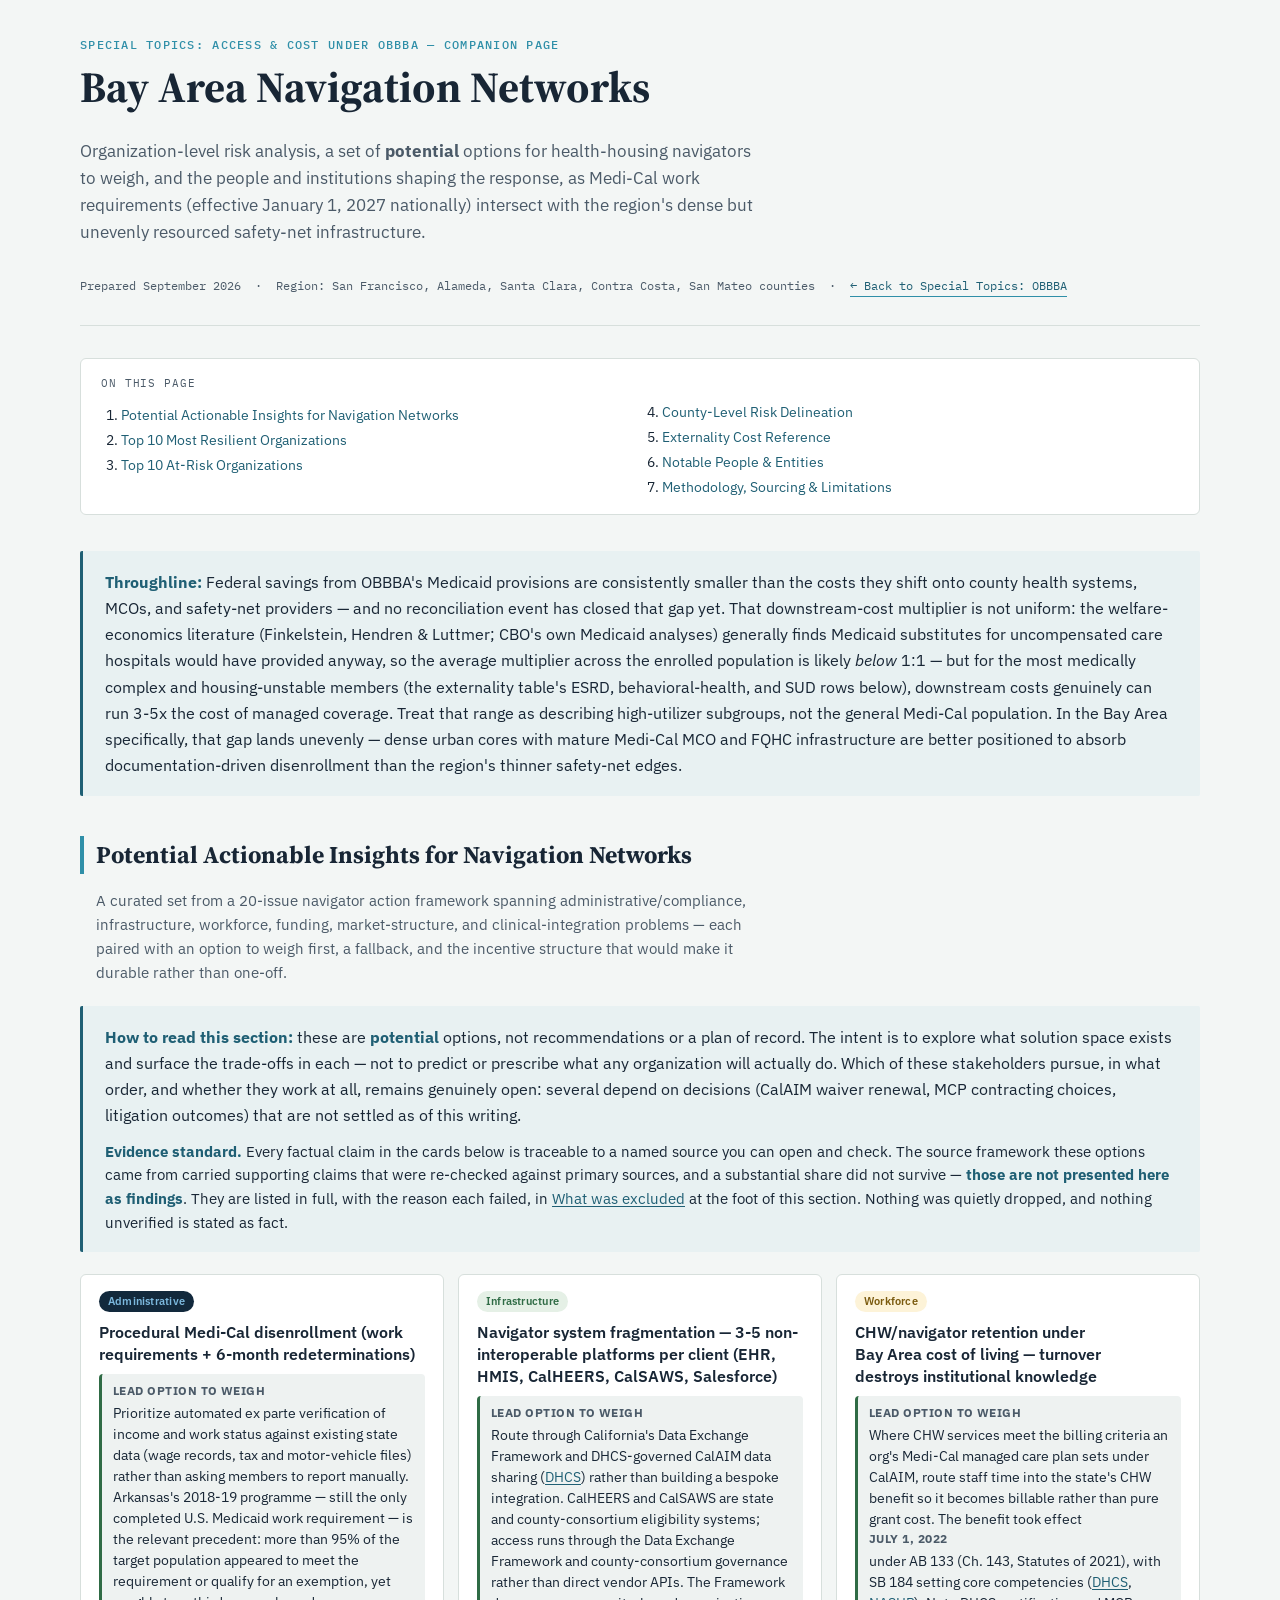
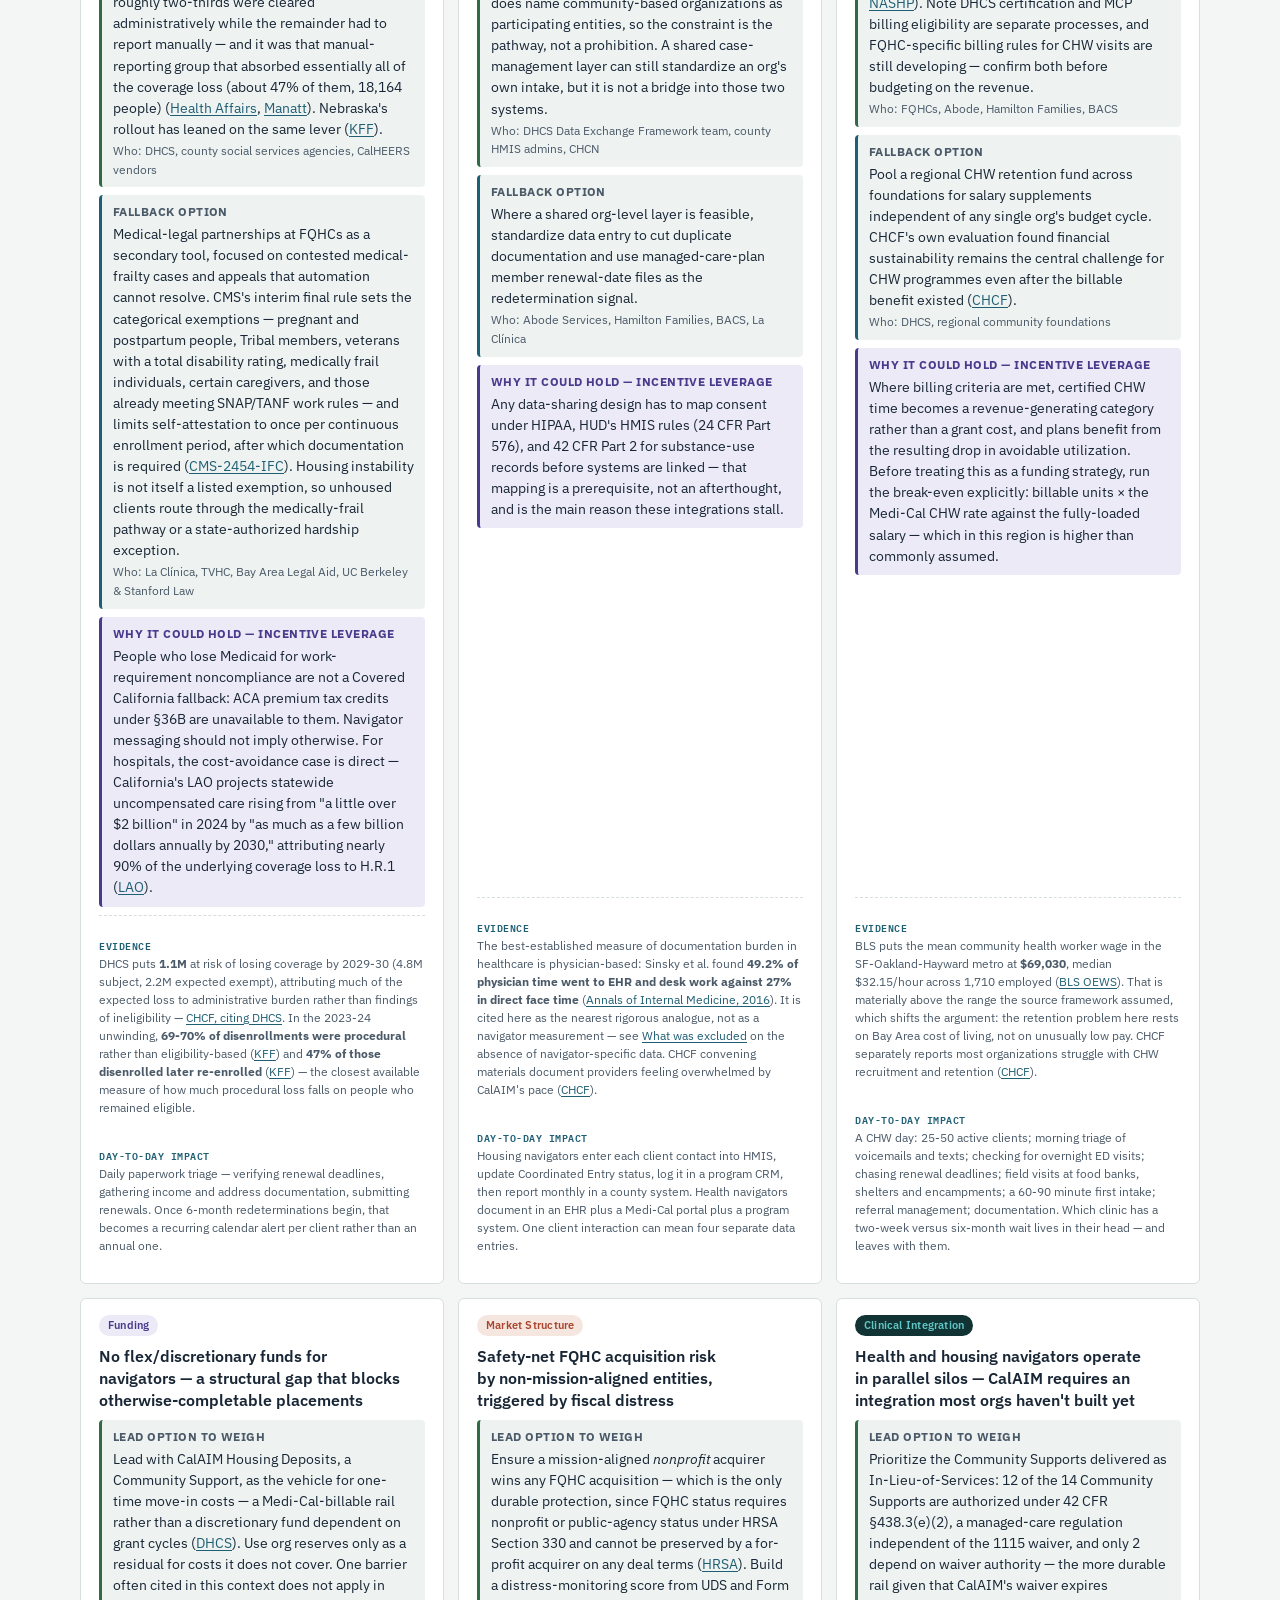
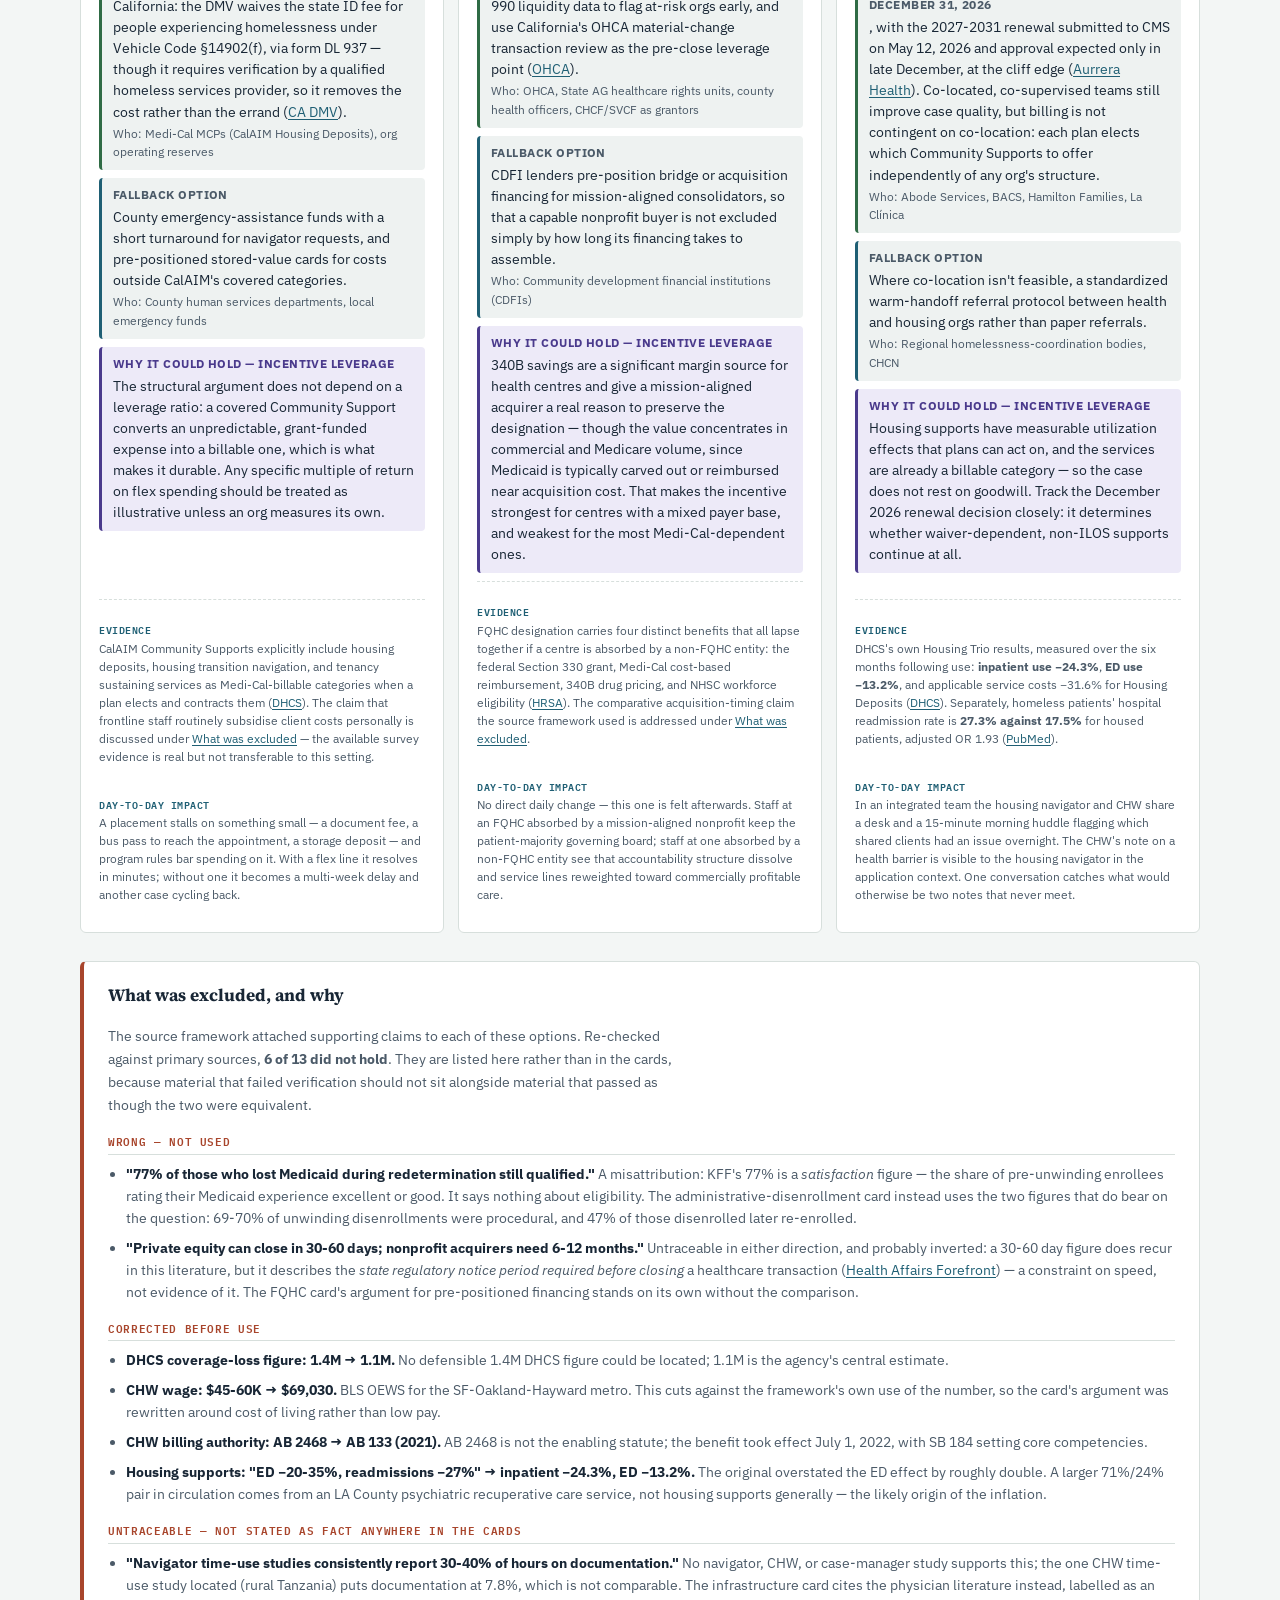
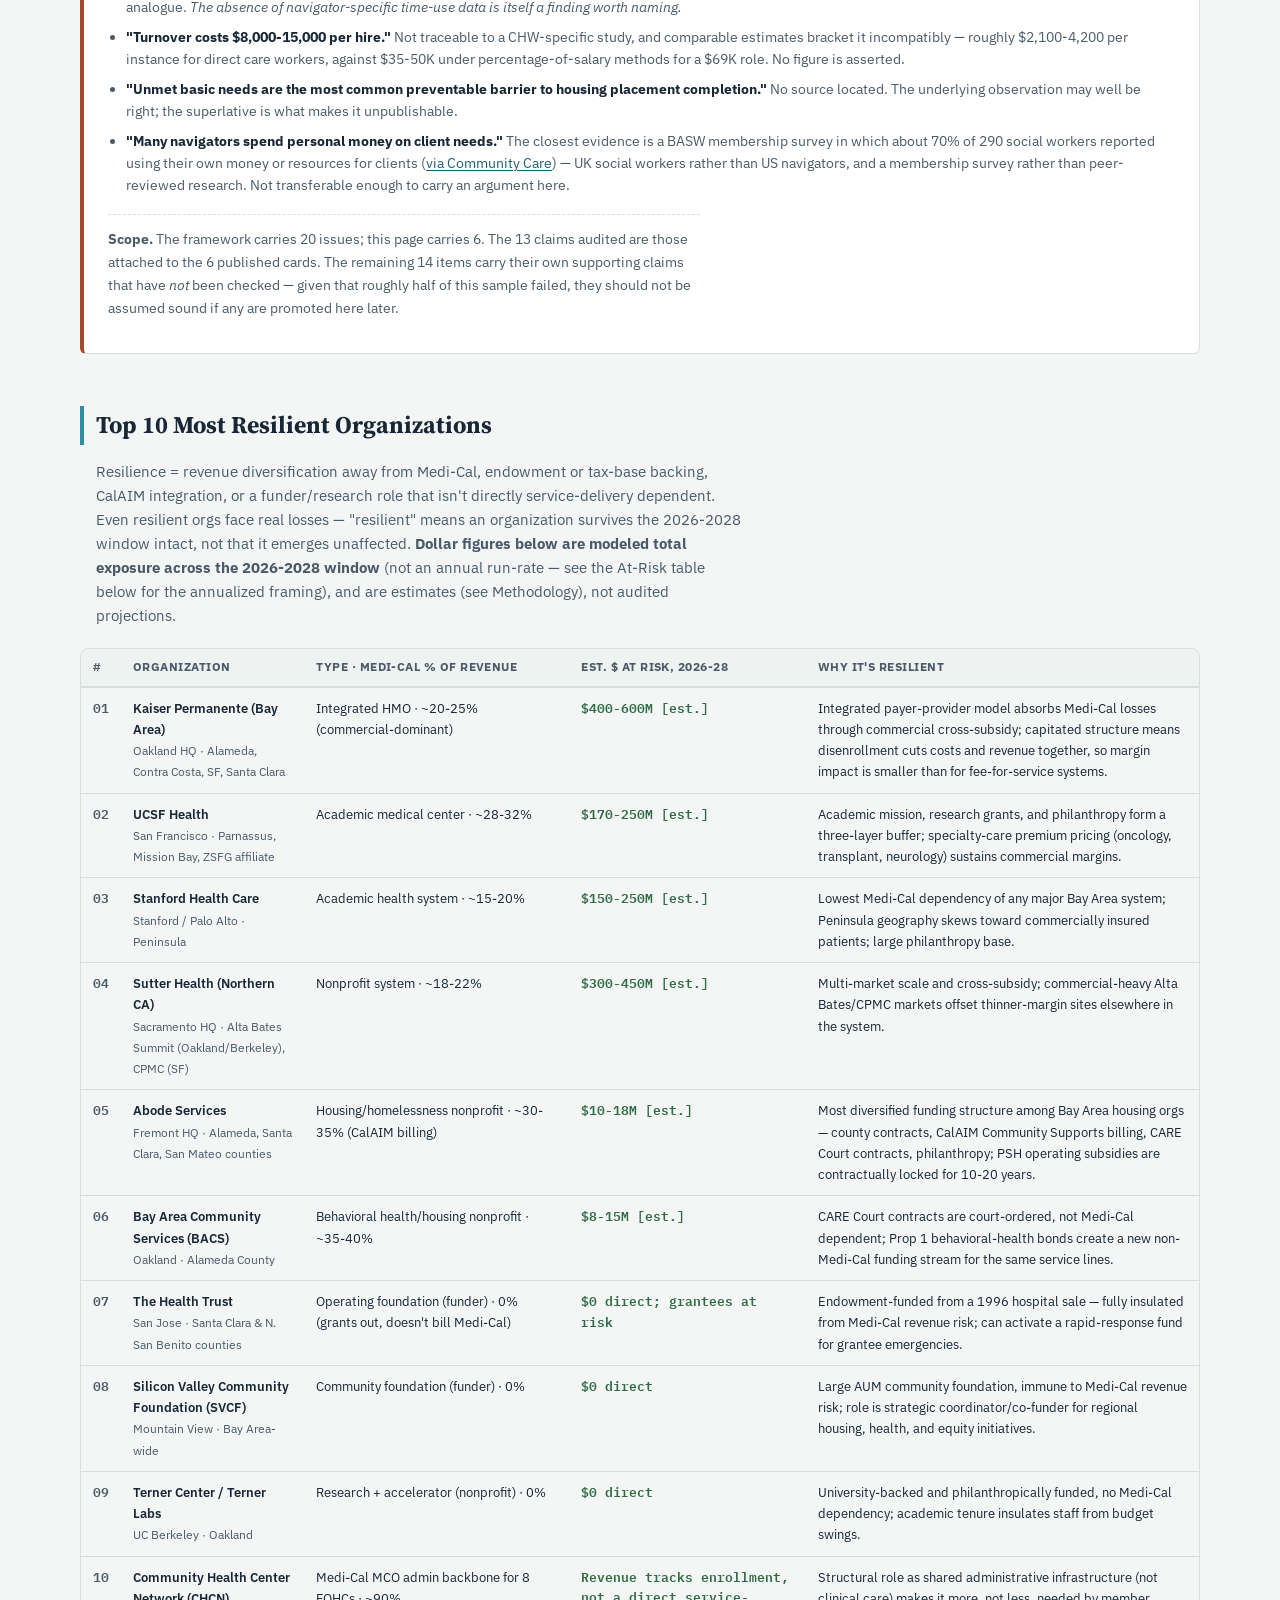
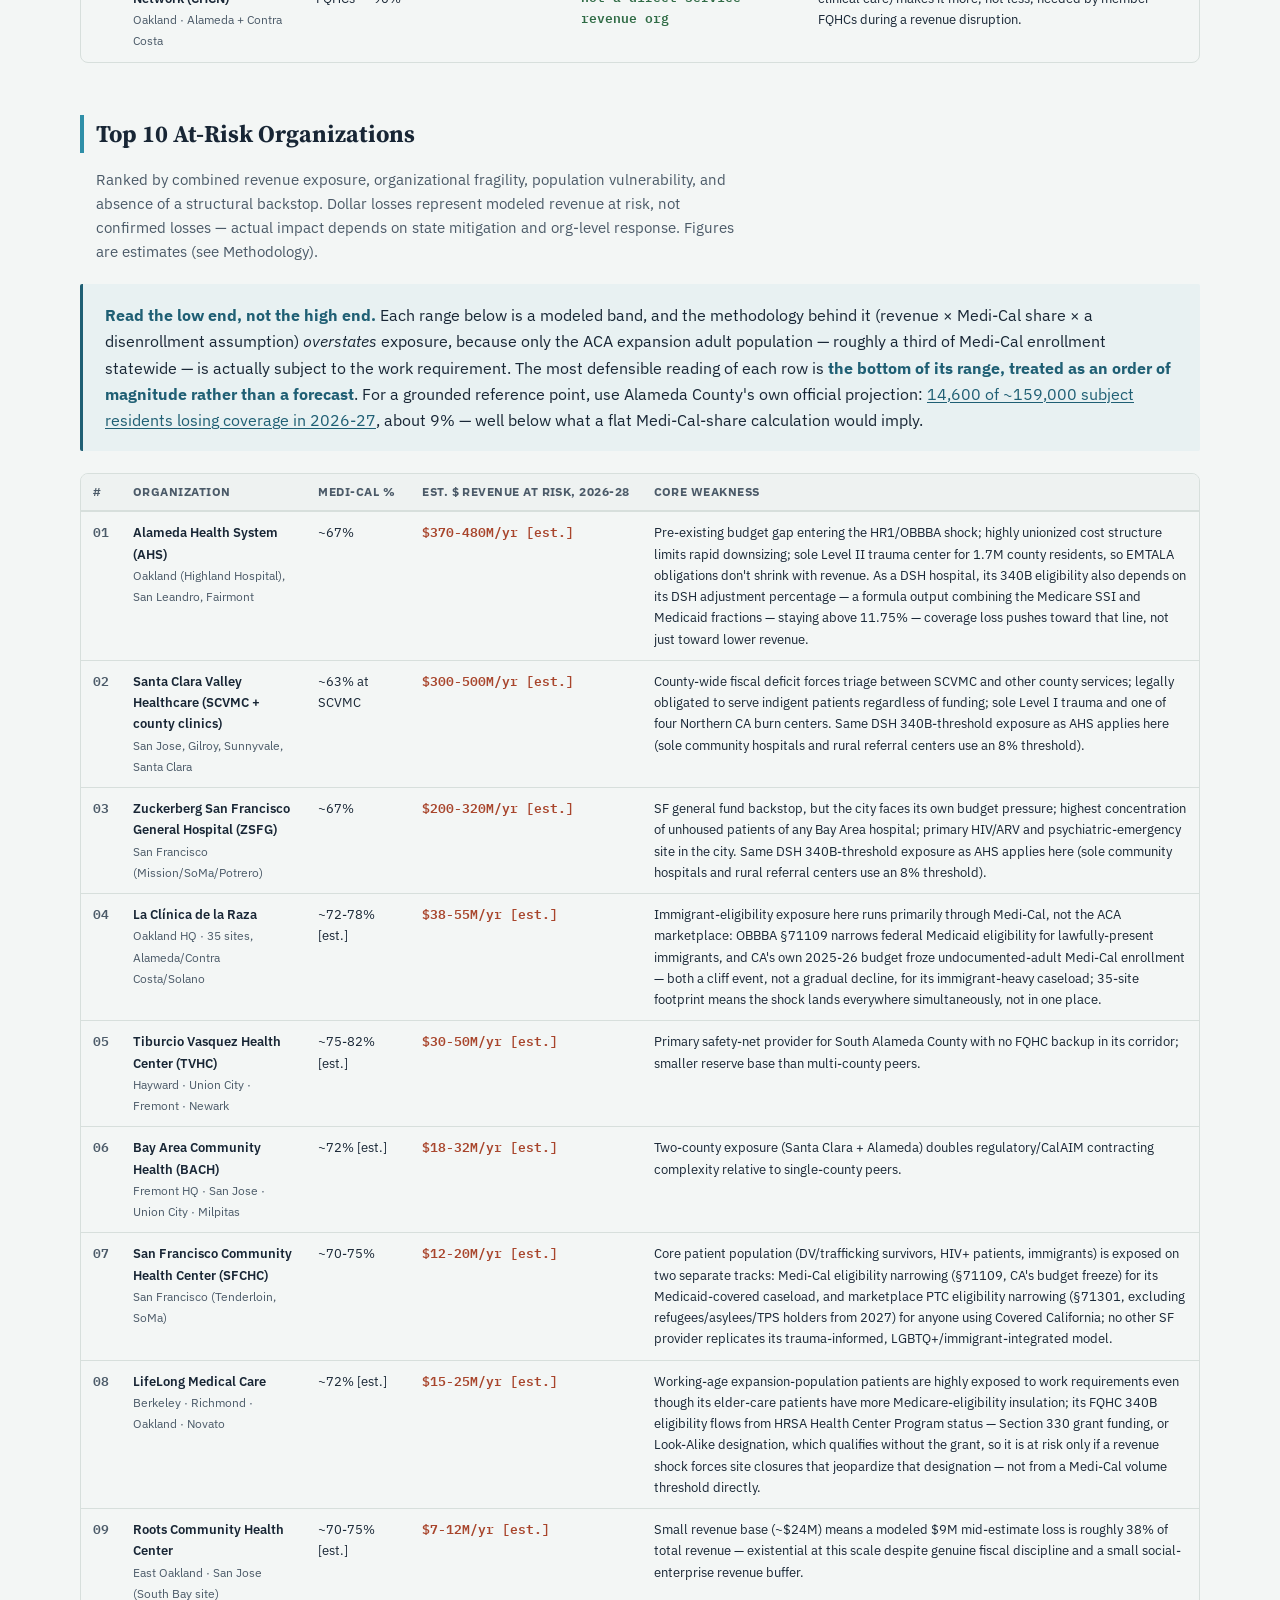
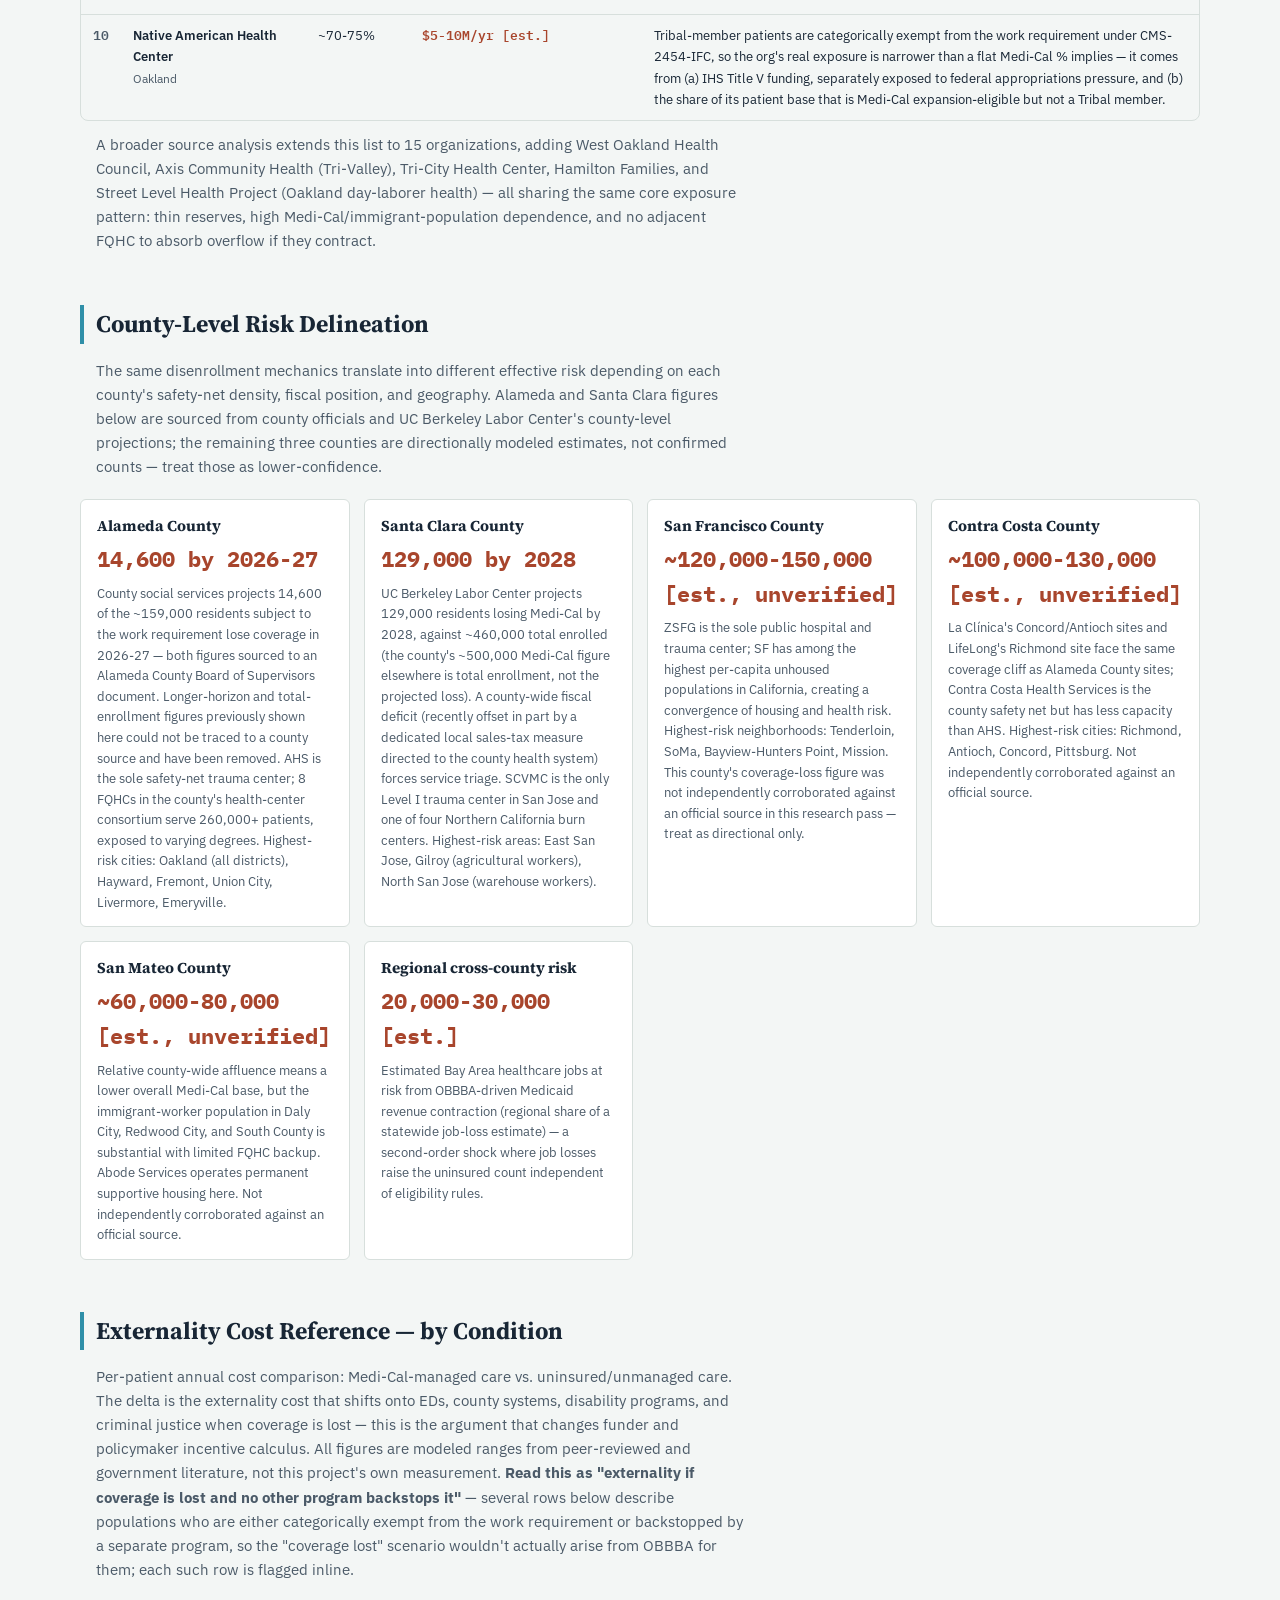
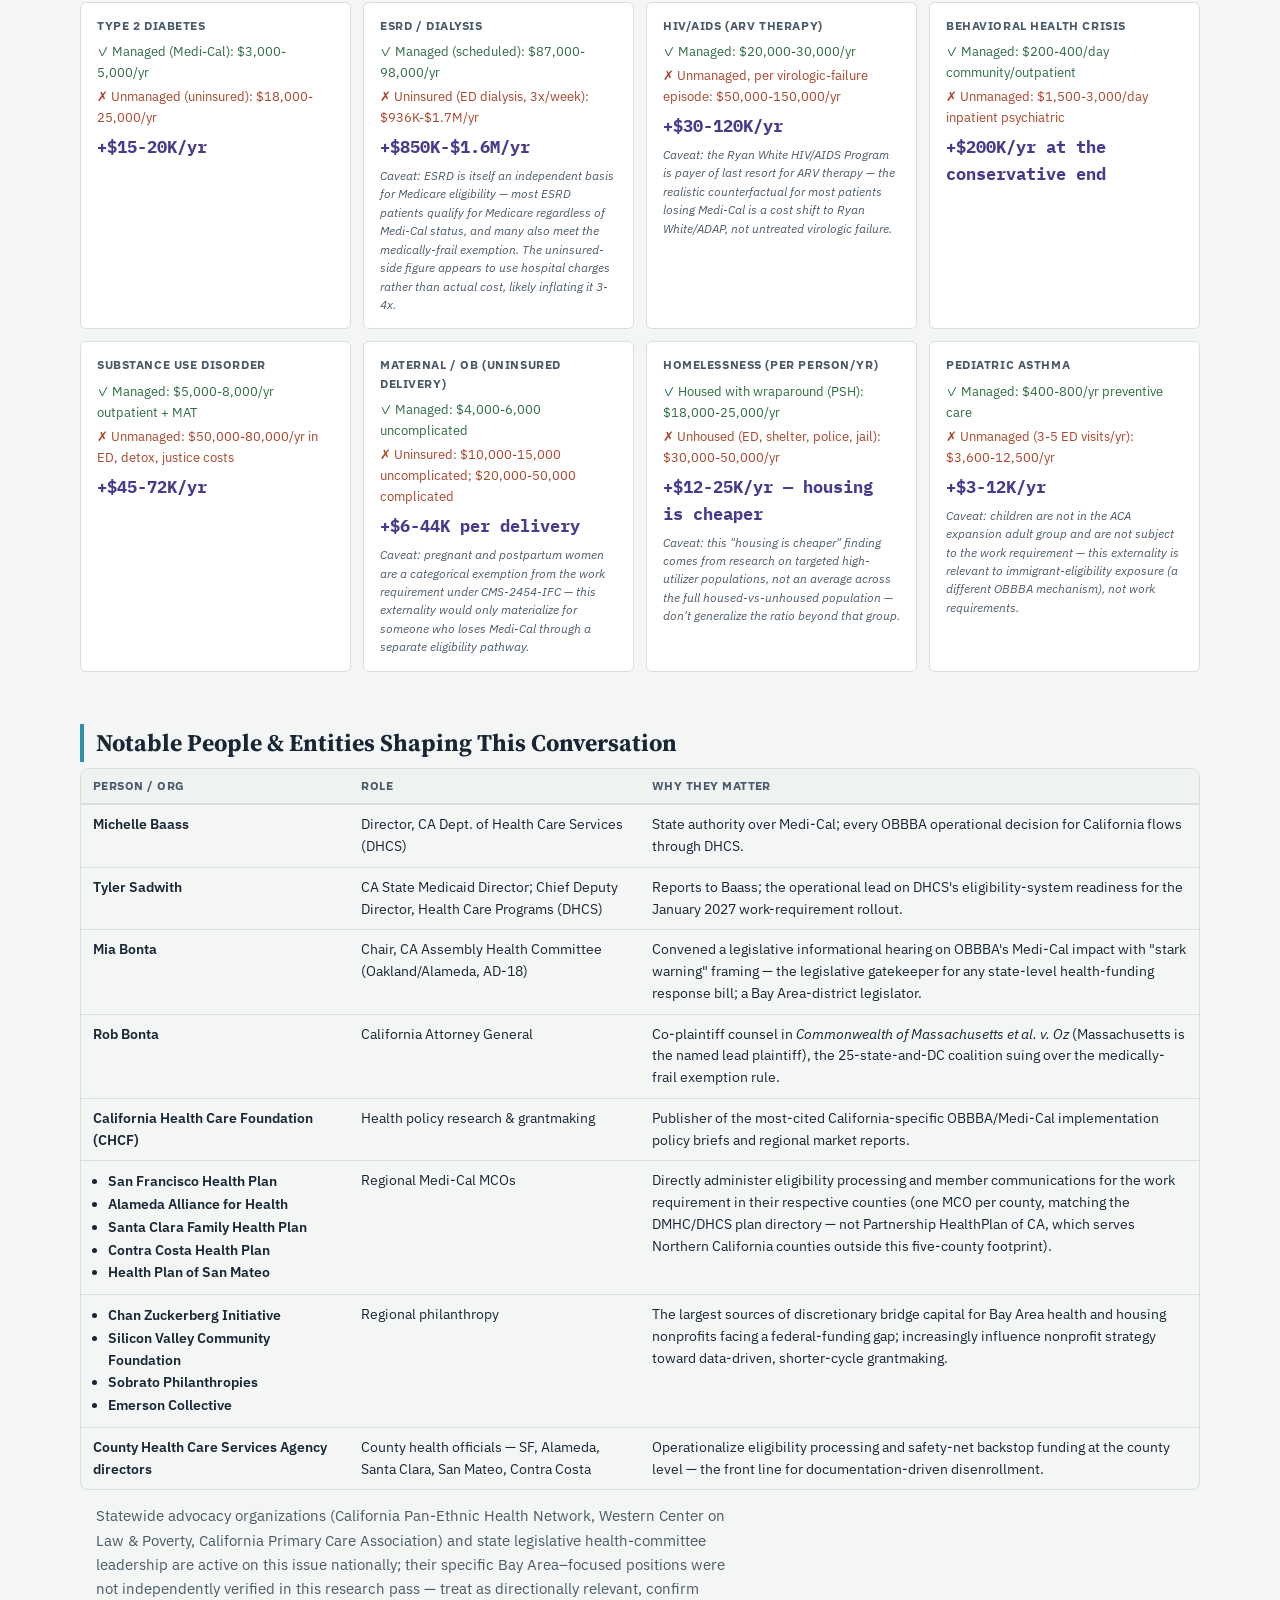
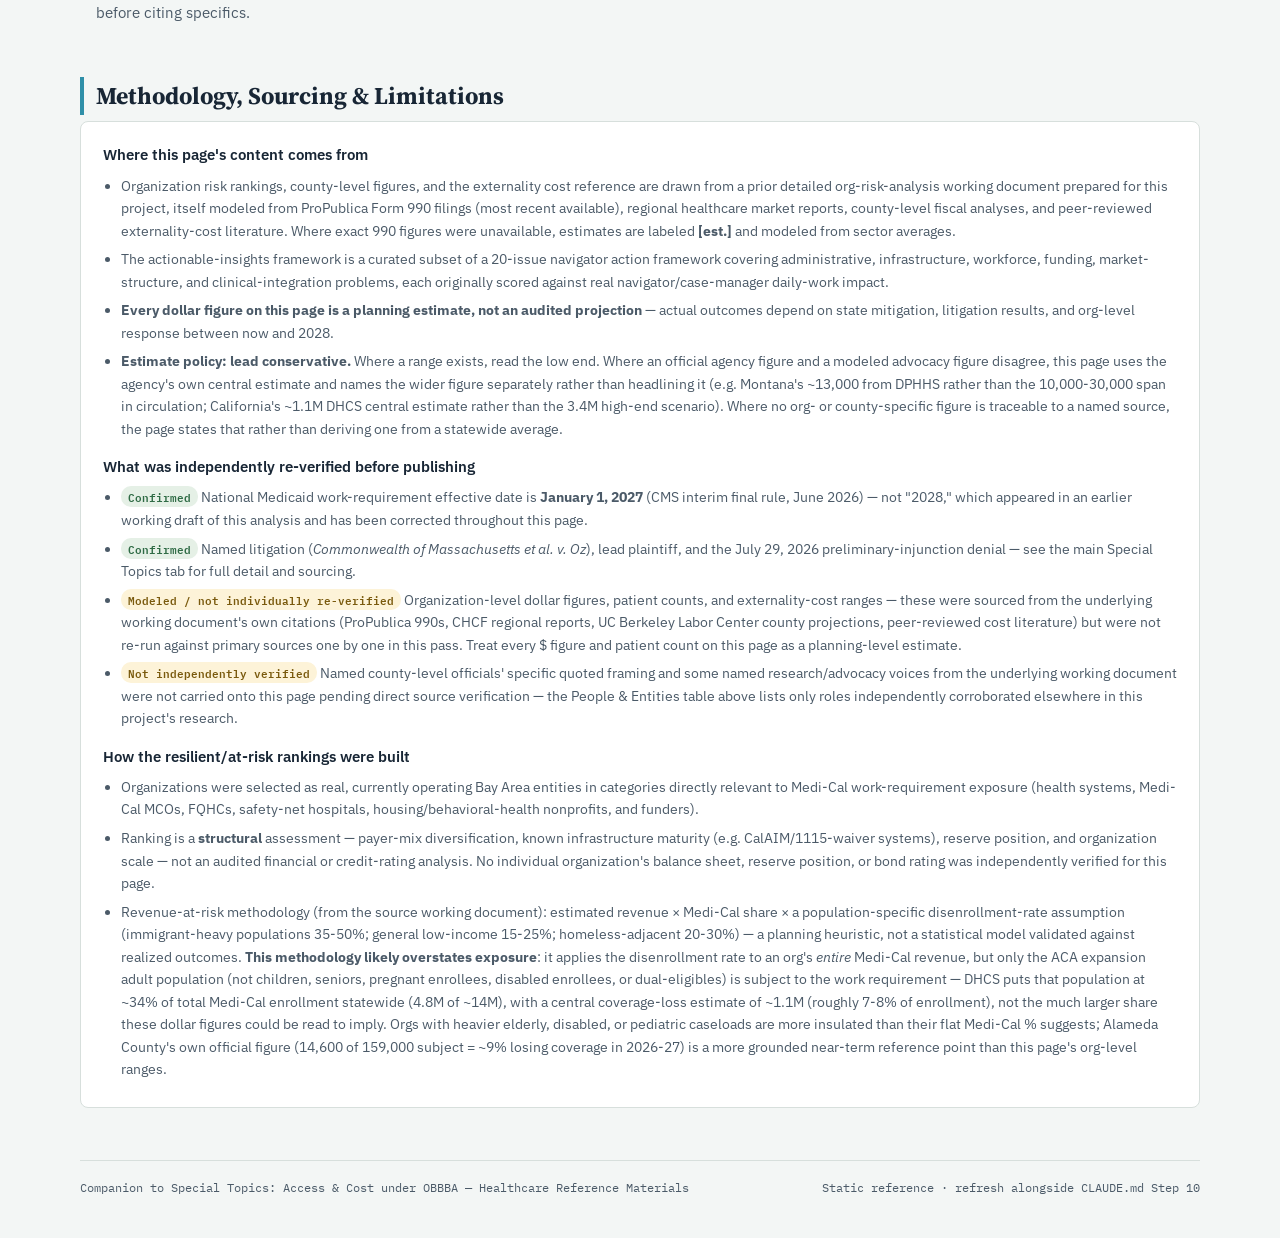
==== commit ab552e7e: "Correct factual errors across Tabs 1-4; add conflation register and verification protocol Second-rou" ====
--- a/special-topics/bay-area-navigation.html
+++ b/special-topics/bay-area-navigation.html
@@ -291,7 +291,7 @@
       <div class="insight-card">
         <div class="issue-badges"><span class="badge badge-admin">Administrative</span></div>
         <h3>Procedural Medi-Cal disenrollment (work requirements + 6-month redeterminations)</h3>
-        <div class="action-box action-primary"><strong>Lead option to weigh</strong>Prioritize automated ex parte verification of income and work status against existing state data (wage records, tax and motor-vehicle files) rather than asking members to report manually. Arkansas's 2018-19 programme — still the only completed U.S. Medicaid work requirement — is the relevant precedent: most of the subject population was cleared administratively, while the minority pushed into manual reporting accounted for the great majority of disenrollments (<a href="https://www.healthaffairs.org/content/forefront/reporting-requirements-matter-lot-evidence-medicaid-work-requirements-arkansas" target="_blank" rel="noopener">Health Affairs</a>, <a href="https://manatt.com/getattachment/b44d1311-2380-4c96-8d8e-cec09dd67fb0/attachment.aspx" target="_blank" rel="noopener">Manatt</a>). Nebraska's rollout has leaned on the same lever (<a href="https://www.kff.org/medicaid/a-closer-look-at-nebraska-the-first-state-planning-to-implement-a-medicaid-work-requirement/" target="_blank" rel="noopener">KFF</a>).<div class="who-line">Who: DHCS, county social services agencies, CalHEERS vendors</div></div>
+        <div class="action-box action-primary"><strong>Lead option to weigh</strong>Prioritize automated ex parte verification of income and work status against existing state data (wage records, tax and motor-vehicle files) rather than asking members to report manually. Arkansas's 2018-19 programme — still the only completed U.S. Medicaid work requirement — is the relevant precedent: more than 95% of the target population appeared to meet the requirement or qualify for an exemption, yet roughly two-thirds were cleared administratively while the remainder had to report manually — and it was that manual-reporting group that absorbed essentially all of the coverage loss (about 47% of them, 18,164 people) (<a href="https://www.healthaffairs.org/content/forefront/reporting-requirements-matter-lot-evidence-medicaid-work-requirements-arkansas" target="_blank" rel="noopener">Health Affairs</a>, <a href="https://manatt.com/getattachment/b44d1311-2380-4c96-8d8e-cec09dd67fb0/attachment.aspx" target="_blank" rel="noopener">Manatt</a>). Nebraska's rollout has leaned on the same lever (<a href="https://www.kff.org/medicaid/a-closer-look-at-nebraska-the-first-state-planning-to-implement-a-medicaid-work-requirement/" target="_blank" rel="noopener">KFF</a>).<div class="who-line">Who: DHCS, county social services agencies, CalHEERS vendors</div></div>
         <div class="action-box action-alt"><strong>Fallback option</strong>Medical-legal partnerships at FQHCs as a secondary tool, focused on contested medical-frailty cases and appeals that automation cannot resolve. CMS's interim final rule sets the categorical exemptions — pregnant and postpartum people, Tribal members, veterans with a total disability rating, medically frail individuals, certain caregivers, and those already meeting SNAP/TANF work rules — and limits self-attestation to once per continuous enrollment period, after which documentation is required (<a href="https://www.cms.gov/newsroom/fact-sheets/medicaid-community-engagement-requirement-certain-individuals-interim-final-rule-comment-period-cms" target="_blank" rel="noopener">CMS-2454-IFC</a>). Housing instability is not itself a listed exemption, so unhoused clients route through the medically-frail pathway or a state-authorized hardship exception.<div class="who-line">Who: La Clínica, TVHC, Bay Area Legal Aid, UC Berkeley &amp; Stanford Law</div></div>
         <div class="incentive-box"><strong>Why it could hold — incentive leverage</strong>People who lose Medicaid for work-requirement noncompliance are not a Covered California fallback: ACA premium tax credits under §36B are unavailable to them. Navigator messaging should not imply otherwise. For hospitals, the cost-avoidance case is direct — California's LAO projects statewide uncompensated care rising from "a little over $2 billion" in 2024 by "as much as a few billion dollars annually by 2030," attributing nearly 90% of the underlying coverage loss to H.R.1 (<a href="https://lao.ca.gov/Publications/Report/5180" target="_blank" rel="noopener">LAO</a>).</div>
         <div class="card-foot">
@@ -303,7 +303,7 @@
       <div class="insight-card">
         <div class="issue-badges"><span class="badge badge-infra">Infrastructure</span></div>
         <h3>Navigator system fragmentation — 3-5 non-interoperable platforms per client (EHR, HMIS, CalHEERS, CalSAWS, Salesforce)</h3>
-        <div class="action-box action-primary"><strong>Lead option to weigh</strong>Route through California's Data Exchange Framework and DHCS-governed CalAIM data sharing (<a href="https://www.dhcs.ca.gov/datadex" target="_blank" rel="noopener">DHCS</a>) rather than building a bespoke integration. CalHEERS and CalSAWS are state and county eligibility systems; a community organization should not plan on direct API access to either. A shared case-management layer can still standardize an org's own intake, but it is not a bridge into those two systems.<div class="who-line">Who: DHCS Data Exchange Framework team, county HMIS admins, CHCN</div></div>
+        <div class="action-box action-primary"><strong>Lead option to weigh</strong>Route through California's Data Exchange Framework and DHCS-governed CalAIM data sharing (<a href="https://www.dhcs.ca.gov/datadex" target="_blank" rel="noopener">DHCS</a>) rather than building a bespoke integration. CalHEERS and CalSAWS are state and county-consortium eligibility systems; access runs through the Data Exchange Framework and county-consortium governance rather than direct vendor APIs. The Framework does name community-based organizations as participating entities, so the constraint is the pathway, not a prohibition. A shared case-management layer can still standardize an org's own intake, but it is not a bridge into those two systems.<div class="who-line">Who: DHCS Data Exchange Framework team, county HMIS admins, CHCN</div></div>
         <div class="action-box action-alt"><strong>Fallback option</strong>Where a shared org-level layer is feasible, standardize data entry to cut duplicate documentation and use managed-care-plan member renewal-date files as the redetermination signal.<div class="who-line">Who: Abode Services, Hamilton Families, BACS, La Clínica</div></div>
         <div class="incentive-box"><strong>Why it could hold — incentive leverage</strong>Any data-sharing design has to map consent under HIPAA, HUD's HMIS rules (24 CFR Part 576), and 42 CFR Part 2 for substance-use records before systems are linked — that mapping is a prerequisite, not an afterthought, and is the main reason these integrations stall.</div>
         <div class="card-foot">
@@ -327,7 +327,7 @@
       <div class="insight-card">
         <div class="issue-badges"><span class="badge badge-fund">Funding</span></div>
         <h3>No flex/discretionary funds for navigators — a structural gap that blocks otherwise-completable placements</h3>
-        <div class="action-box action-primary"><strong>Lead option to weigh</strong>Lead with CalAIM Housing Deposits, a Community Support, as the vehicle for one-time move-in costs — a Medi-Cal-billable rail rather than a discretionary fund dependent on grant cycles (<a href="https://www.dhcs.ca.gov/provgovpart/Pages/CalAIM-Enhanced-Care-Management-and-Community-Supports.aspx" target="_blank" rel="noopener">DHCS</a>). Use org reserves only as a residual for costs it does not cover. One barrier often cited in this context does not apply in California: the DMV waives the state ID fee for people experiencing homelessness (<a href="https://www.dmv.ca.gov/portal/driver-licenses-identification-cards/identification-id-cards/" target="_blank" rel="noopener">CA DMV</a>).<div class="who-line">Who: Medi-Cal MCPs (CalAIM Housing Deposits), org operating reserves</div></div>
+        <div class="action-box action-primary"><strong>Lead option to weigh</strong>Lead with CalAIM Housing Deposits, a Community Support, as the vehicle for one-time move-in costs — a Medi-Cal-billable rail rather than a discretionary fund dependent on grant cycles (<a href="https://www.dhcs.ca.gov/provgovpart/Pages/CalAIM-Enhanced-Care-Management-and-Community-Supports.aspx" target="_blank" rel="noopener">DHCS</a>). Use org reserves only as a residual for costs it does not cover. One barrier often cited in this context does not apply in California: the DMV waives the state ID fee for people experiencing homelessness under Vehicle Code §14902(f), via form DL 937 — though it requires verification by a qualified homeless services provider, so it removes the cost rather than the errand (<a href="https://www.dmv.ca.gov/portal/driver-licenses-identification-cards/reduced-no-fee-id-card-program-information-for-organizations/" target="_blank" rel="noopener">CA DMV</a>).<div class="who-line">Who: Medi-Cal MCPs (CalAIM Housing Deposits), org operating reserves</div></div>
         <div class="action-box action-alt"><strong>Fallback option</strong>County emergency-assistance funds with a short turnaround for navigator requests, and pre-positioned stored-value cards for costs outside CalAIM's covered categories.<div class="who-line">Who: County human services departments, local emergency funds</div></div>
         <div class="incentive-box"><strong>Why it could hold — incentive leverage</strong>The structural argument does not depend on a leverage ratio: a covered Community Support converts an unpredictable, grant-funded expense into a billable one, which is what makes it durable. Any specific multiple of return on flex spending should be treated as illustrative unless an org measures its own.</div>
         <div class="card-foot">
@@ -351,7 +351,7 @@
       <div class="insight-card">
         <div class="issue-badges"><span class="badge badge-clin">Clinical Integration</span></div>
         <h3>Health and housing navigators operate in parallel silos — CalAIM requires an integration most orgs haven't built yet</h3>
-        <div class="action-box action-primary"><strong>Lead option to weigh</strong>Prioritize the Community Supports delivered as In-Lieu-of-Services, since ILOS billing does not depend on 1115 waiver authority — the more durable rail given that CalAIM's waiver expires <strong>December 31, 2026</strong>, with the 2027-2031 renewal submitted to CMS in May 2026 and approval expected only in late December, at the cliff edge (<a href="https://www.aurrerahealth.com/blog/laying-the-groundwork-to-sustain-calaim-dhcs-concept-paper" target="_blank" rel="noopener">Aurrera Health</a>). Co-located, co-supervised teams still improve case quality, but billing is not contingent on co-location: each plan elects which Community Supports to offer independently of any org's structure.<div class="who-line">Who: Abode Services, BACS, Hamilton Families, La Clínica</div></div>
+        <div class="action-box action-primary"><strong>Lead option to weigh</strong>Prioritize the Community Supports delivered as In-Lieu-of-Services: 12 of the 14 Community Supports are authorized under 42 CFR §438.3(e)(2), a managed-care regulation independent of the 1115 waiver, and only 2 depend on waiver authority — the more durable rail given that CalAIM's waiver expires <strong>December 31, 2026</strong>, with the 2027-2031 renewal submitted to CMS on May 12, 2026 and approval expected only in late December, at the cliff edge (<a href="https://www.aurrerahealth.com/blog/laying-the-groundwork-to-sustain-calaim-dhcs-concept-paper" target="_blank" rel="noopener">Aurrera Health</a>). Co-located, co-supervised teams still improve case quality, but billing is not contingent on co-location: each plan elects which Community Supports to offer independently of any org's structure.<div class="who-line">Who: Abode Services, BACS, Hamilton Families, La Clínica</div></div>
         <div class="action-box action-alt"><strong>Fallback option</strong>Where co-location isn't feasible, a standardized warm-handoff referral protocol between health and housing orgs rather than paper referrals.<div class="who-line">Who: Regional homelessness-coordination bodies, CHCN</div></div>
         <div class="incentive-box"><strong>Why it could hold — incentive leverage</strong>Housing supports have measurable utilization effects that plans can act on, and the services are already a billable category — so the case does not rest on goodwill. Track the December 2026 renewal decision closely: it determines whether waiver-dependent, non-ILOS supports continue at all.</div>
         <div class="card-foot">
@@ -430,14 +430,14 @@
       <table class="org-table">
         <thead><tr><th>#</th><th>Organization</th><th>Medi-Cal %</th><th>Est. $ revenue at risk, 2026-28</th><th>Core weakness</th></tr></thead>
         <tbody>
-          <tr><td class="rank risk">01</td><td><span class="org-name">Alameda Health System (AHS)</span><span class="org-loc">Oakland (Highland Hospital), San Leandro, Fairmont</span></td><td>~67%</td><td class="fig risk">$370-480M/yr [est.]</td><td>Pre-existing budget gap entering the HR1/OBBBA shock; highly unionized cost structure limits rapid downsizing; sole Level II trauma center for 1.7M county residents, so EMTALA obligations don't shrink with revenue. As a DSH hospital, its 340B eligibility also depends on Medicaid inpatient days staying above an 11.75% statutory threshold — coverage loss pushes toward that line, not just toward lower revenue.</td></tr>
-          <tr><td class="rank risk">02</td><td><span class="org-name">Santa Clara Valley Healthcare (SCVMC + county clinics)</span><span class="org-loc">San Jose, Gilroy, Sunnyvale, Santa Clara</span></td><td>~63% at SCVMC</td><td class="fig risk">$300-500M/yr [est.]</td><td>County-wide fiscal deficit forces triage between SCVMC and other county services; legally obligated to serve indigent patients regardless of funding; sole Level I trauma and one of four Northern CA burn centers. Same DSH 340B-threshold exposure as AHS applies here.</td></tr>
-          <tr><td class="rank risk">03</td><td><span class="org-name">Zuckerberg San Francisco General Hospital (ZSFG)</span><span class="org-loc">San Francisco (Mission/SoMa/Potrero)</span></td><td>~67%</td><td class="fig risk">$200-320M/yr [est.]</td><td>SF general fund backstop, but the city faces its own budget pressure; highest concentration of unhoused patients of any Bay Area hospital; primary HIV/ARV and psychiatric-emergency site in the city. Same DSH 340B-threshold exposure as AHS applies here.</td></tr>
+          <tr><td class="rank risk">01</td><td><span class="org-name">Alameda Health System (AHS)</span><span class="org-loc">Oakland (Highland Hospital), San Leandro, Fairmont</span></td><td>~67%</td><td class="fig risk">$370-480M/yr [est.]</td><td>Pre-existing budget gap entering the HR1/OBBBA shock; highly unionized cost structure limits rapid downsizing; sole Level II trauma center for 1.7M county residents, so EMTALA obligations don't shrink with revenue. As a DSH hospital, its 340B eligibility also depends on its DSH adjustment percentage — a formula output combining the Medicare SSI and Medicaid fractions — staying above 11.75% — coverage loss pushes toward that line, not just toward lower revenue.</td></tr>
+          <tr><td class="rank risk">02</td><td><span class="org-name">Santa Clara Valley Healthcare (SCVMC + county clinics)</span><span class="org-loc">San Jose, Gilroy, Sunnyvale, Santa Clara</span></td><td>~63% at SCVMC</td><td class="fig risk">$300-500M/yr [est.]</td><td>County-wide fiscal deficit forces triage between SCVMC and other county services; legally obligated to serve indigent patients regardless of funding; sole Level I trauma and one of four Northern CA burn centers. Same DSH 340B-threshold exposure as AHS applies here (sole community hospitals and rural referral centers use an 8% threshold).</td></tr>
+          <tr><td class="rank risk">03</td><td><span class="org-name">Zuckerberg San Francisco General Hospital (ZSFG)</span><span class="org-loc">San Francisco (Mission/SoMa/Potrero)</span></td><td>~67%</td><td class="fig risk">$200-320M/yr [est.]</td><td>SF general fund backstop, but the city faces its own budget pressure; highest concentration of unhoused patients of any Bay Area hospital; primary HIV/ARV and psychiatric-emergency site in the city. Same DSH 340B-threshold exposure as AHS applies here (sole community hospitals and rural referral centers use an 8% threshold).</td></tr>
           <tr><td class="rank risk">04</td><td><span class="org-name">La Clínica de la Raza</span><span class="org-loc">Oakland HQ · 35 sites, Alameda/Contra Costa/Solano</span></td><td>~72-78% [est.]</td><td class="fig risk">$38-55M/yr [est.]</td><td>Immigrant-eligibility exposure here runs primarily through Medi-Cal, not the ACA marketplace: OBBBA §71109 narrows federal Medicaid eligibility for lawfully-present immigrants, and CA's own 2025-26 budget froze undocumented-adult Medi-Cal enrollment — both a cliff event, not a gradual decline, for its immigrant-heavy caseload; 35-site footprint means the shock lands everywhere simultaneously, not in one place.</td></tr>
           <tr><td class="rank risk">05</td><td><span class="org-name">Tiburcio Vasquez Health Center (TVHC)</span><span class="org-loc">Hayward · Union City · Fremont · Newark</span></td><td>~75-82% [est.]</td><td class="fig risk">$30-50M/yr [est.]</td><td>Primary safety-net provider for South Alameda County with no FQHC backup in its corridor; smaller reserve base than multi-county peers.</td></tr>
           <tr><td class="rank risk">06</td><td><span class="org-name">Bay Area Community Health (BACH)</span><span class="org-loc">Fremont HQ · San Jose · Union City · Milpitas</span></td><td>~72% [est.]</td><td class="fig risk">$18-32M/yr [est.]</td><td>Two-county exposure (Santa Clara + Alameda) doubles regulatory/CalAIM contracting complexity relative to single-county peers.</td></tr>
           <tr><td class="rank risk">07</td><td><span class="org-name">San Francisco Community Health Center (SFCHC)</span><span class="org-loc">San Francisco (Tenderloin, SoMa)</span></td><td>~70-75%</td><td class="fig risk">$12-20M/yr [est.]</td><td>Core patient population (DV/trafficking survivors, HIV+ patients, immigrants) is exposed on two separate tracks: Medi-Cal eligibility narrowing (§71109, CA's budget freeze) for its Medicaid-covered caseload, and marketplace PTC eligibility narrowing (§71301, excluding refugees/asylees/TPS holders from 2027) for anyone using Covered California; no other SF provider replicates its trauma-informed, LGBTQ+/immigrant-integrated model.</td></tr>
-          <tr><td class="rank risk">08</td><td><span class="org-name">LifeLong Medical Care</span><span class="org-loc">Berkeley · Richmond · Oakland · Novato</span></td><td>~72% [est.]</td><td class="fig risk">$15-25M/yr [est.]</td><td>Working-age expansion-population patients are highly exposed to work requirements even though its elder-care patients have more Medicare-eligibility insulation; its FQHC 340B eligibility flows from HRSA Section 330 grant status, so it is at risk only if a revenue shock forces site closures that jeopardize that designation — not from a Medi-Cal volume threshold directly.</td></tr>
+          <tr><td class="rank risk">08</td><td><span class="org-name">LifeLong Medical Care</span><span class="org-loc">Berkeley · Richmond · Oakland · Novato</span></td><td>~72% [est.]</td><td class="fig risk">$15-25M/yr [est.]</td><td>Working-age expansion-population patients are highly exposed to work requirements even though its elder-care patients have more Medicare-eligibility insulation; its FQHC 340B eligibility flows from HRSA Health Center Program status — Section 330 grant funding, or Look-Alike designation, which qualifies without the grant, so it is at risk only if a revenue shock forces site closures that jeopardize that designation — not from a Medi-Cal volume threshold directly.</td></tr>
           <tr><td class="rank risk">09</td><td><span class="org-name">Roots Community Health Center</span><span class="org-loc">East Oakland · San Jose (South Bay site)</span></td><td>~70-75% [est.]</td><td class="fig risk">$7-12M/yr [est.]</td><td>Small revenue base (~$24M) means a modeled $9M mid-estimate loss is roughly 38% of total revenue — existential at this scale despite genuine fiscal discipline and a small social-enterprise revenue buffer.</td></tr>
           <tr><td class="rank risk">10</td><td><span class="org-name">Native American Health Center</span><span class="org-loc">Oakland</span></td><td>~70-75%</td><td class="fig risk">$5-10M/yr [est.]</td><td>Tribal-member patients are categorically exempt from the work requirement under CMS-2454-IFC, so the org's real exposure is narrower than a flat Medi-Cal % implies — it comes from (a) IHS Title V funding, separately exposed to federal appropriations pressure, and (b) the share of its patient base that is Medi-Cal expansion-eligible but not a Tribal member.</td></tr>
         </tbody>
@@ -453,7 +453,7 @@
       <div class="county-card">
         <h3>Alameda County</h3>
         <span class="stat">14,600 by 2026-27</span>
-        <p>County social services projects 14,600 of the ~159,000 residents subject to the work requirement lose coverage in 2026-27, rising to 50,000+ by 2030 (total Medi-Cal enrollment ~400,000). AHS is the sole safety-net trauma center; 8 FQHCs in the county's health-center consortium serve 260,000+ patients, exposed to varying degrees. Highest-risk cities: Oakland (all districts), Hayward, Fremont, Union City, Livermore, Emeryville.</p>
+        <p>County social services projects 14,600 of the ~159,000 residents subject to the work requirement lose coverage in 2026-27 — both figures sourced to an Alameda County Board of Supervisors document. Longer-horizon and total-enrollment figures previously shown here could not be traced to a county source and have been removed. AHS is the sole safety-net trauma center; 8 FQHCs in the county's health-center consortium serve 260,000+ patients, exposed to varying degrees. Highest-risk cities: Oakland (all districts), Hayward, Fremont, Union City, Livermore, Emeryville.</p>
       </div>
       <div class="county-card">
         <h3>Santa Clara County</h3>
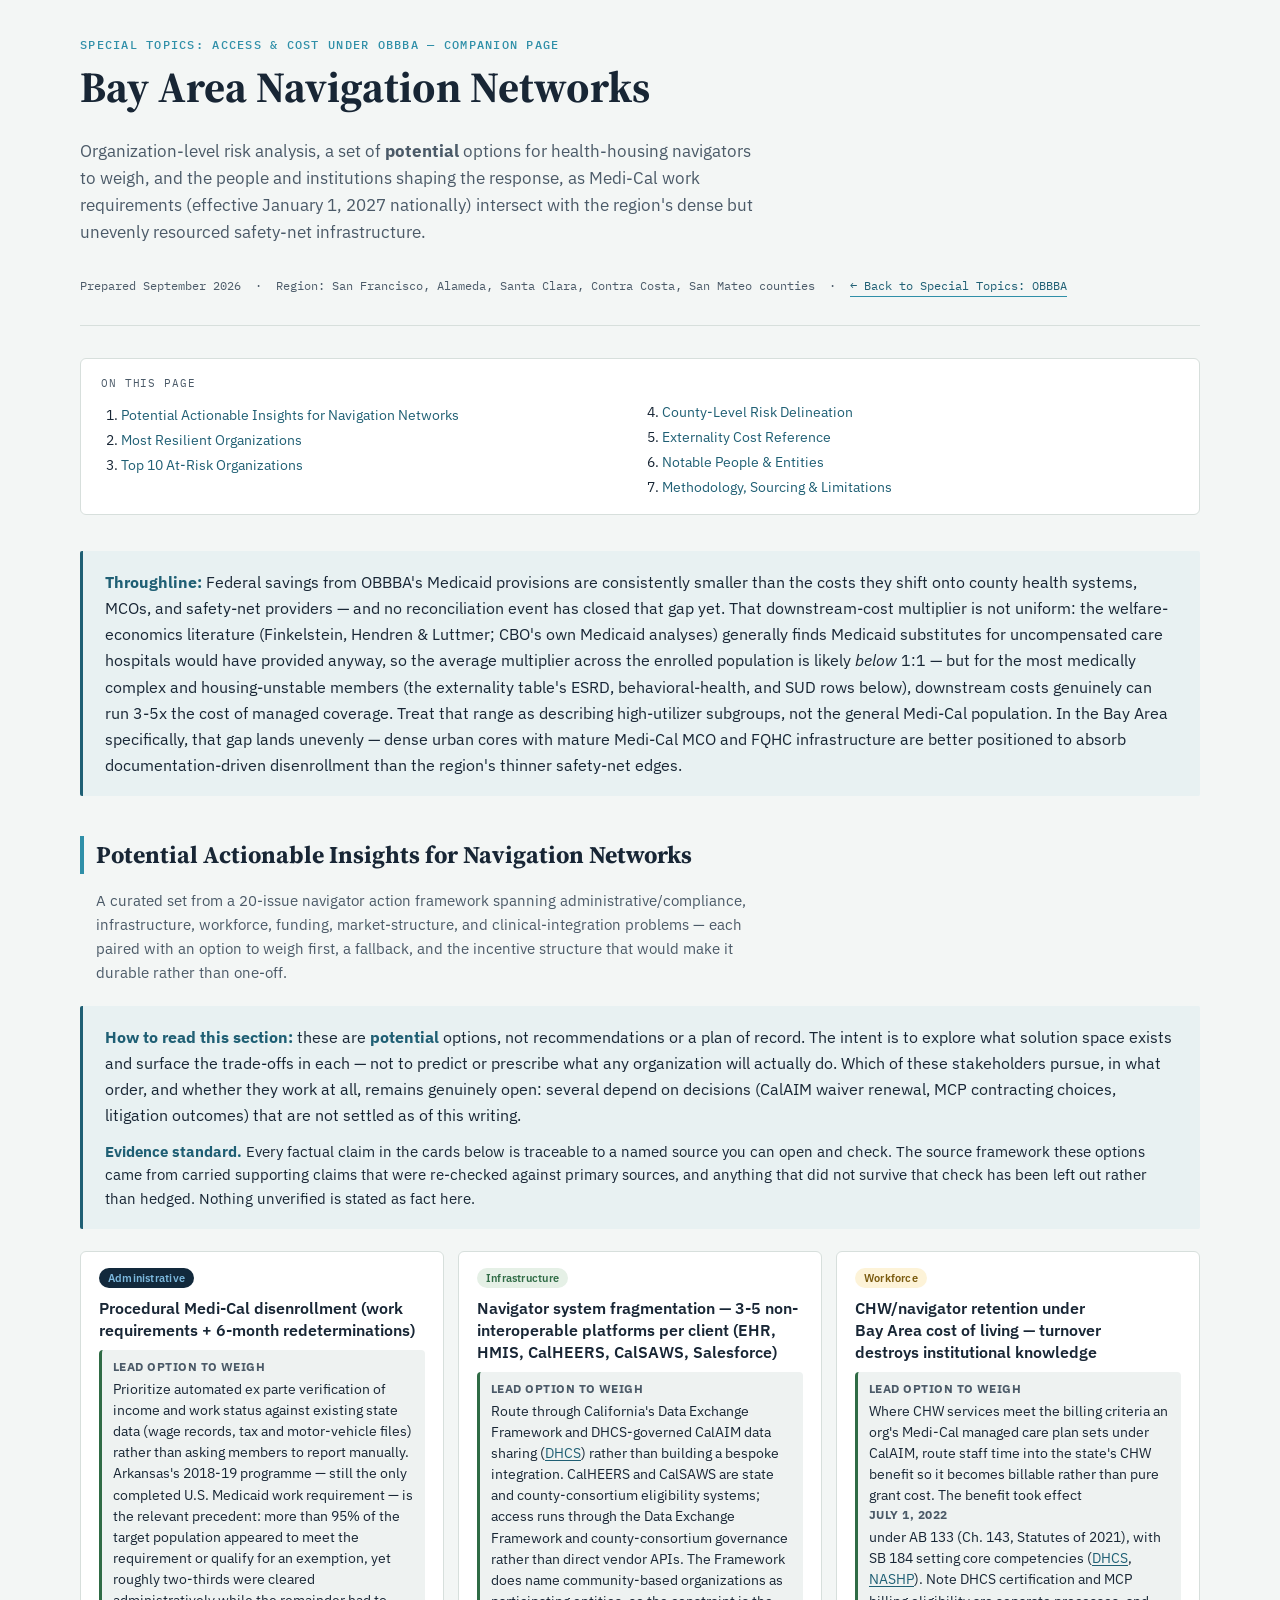
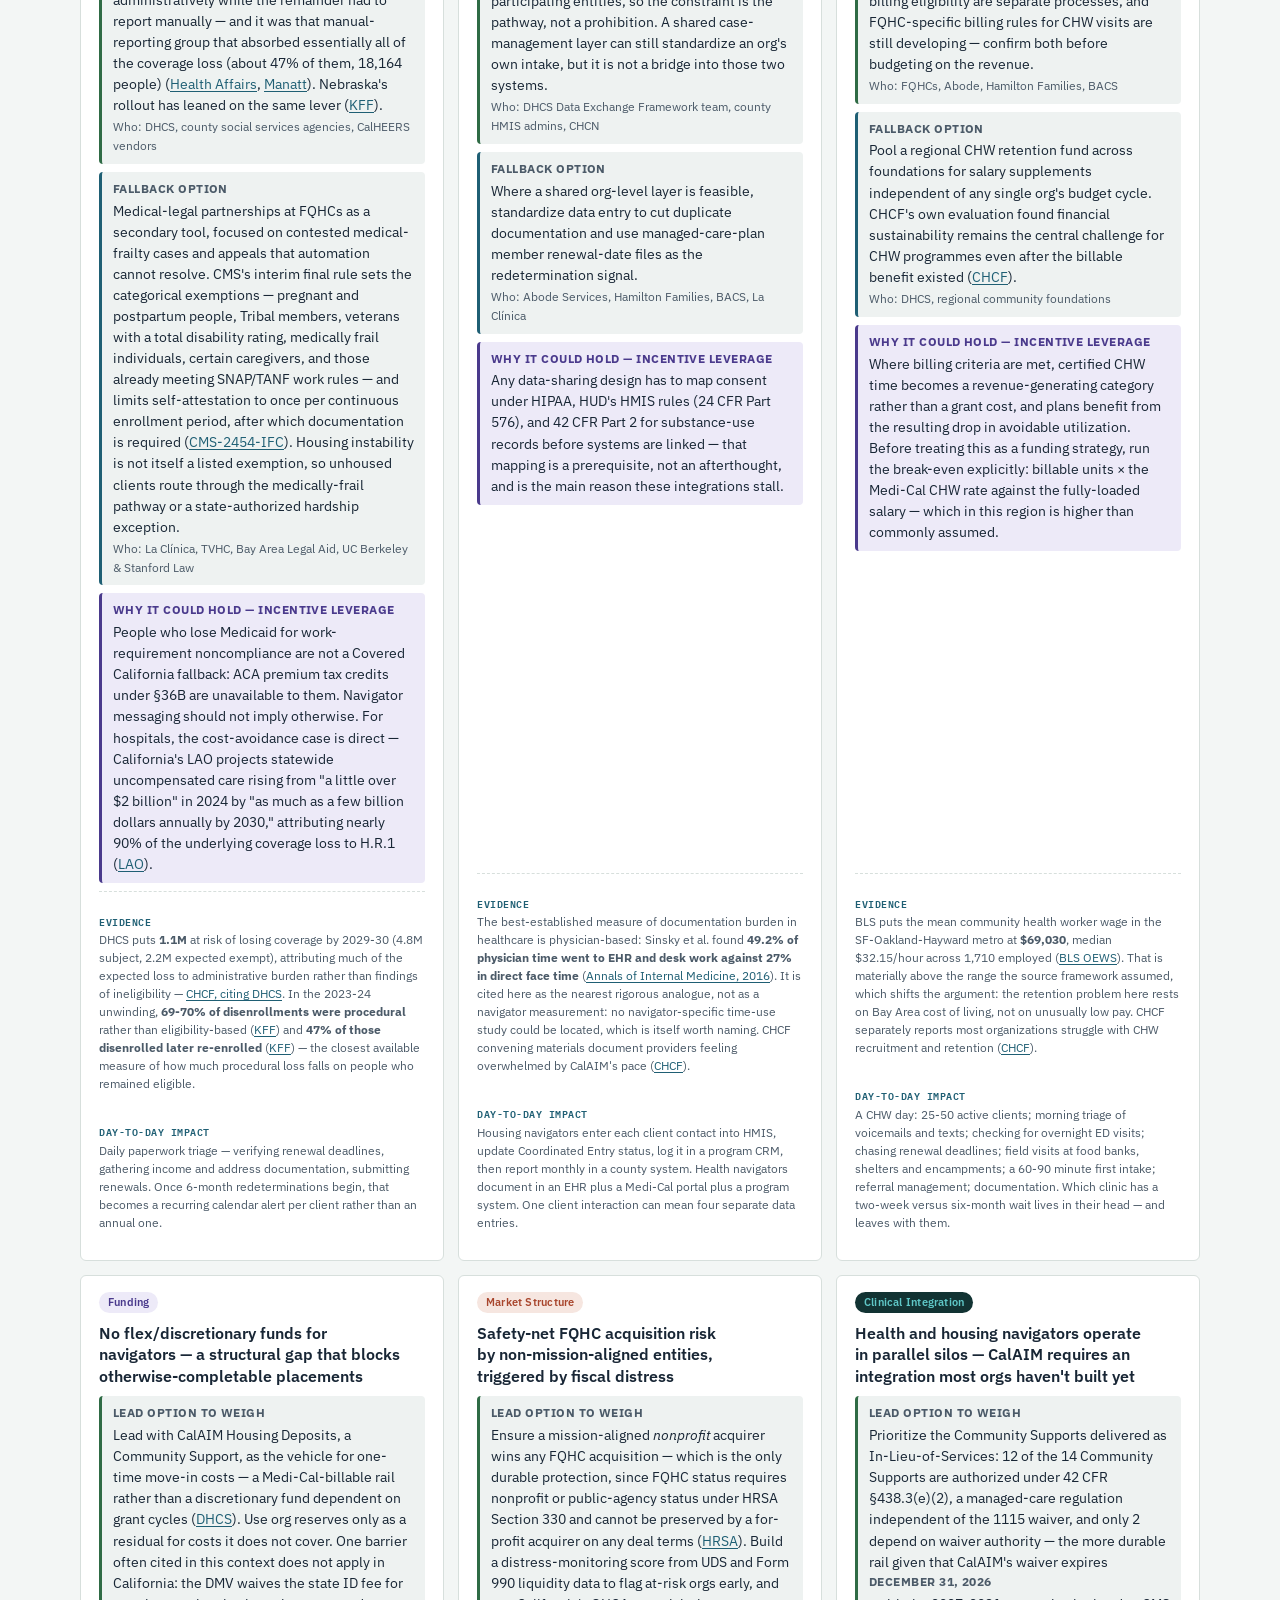
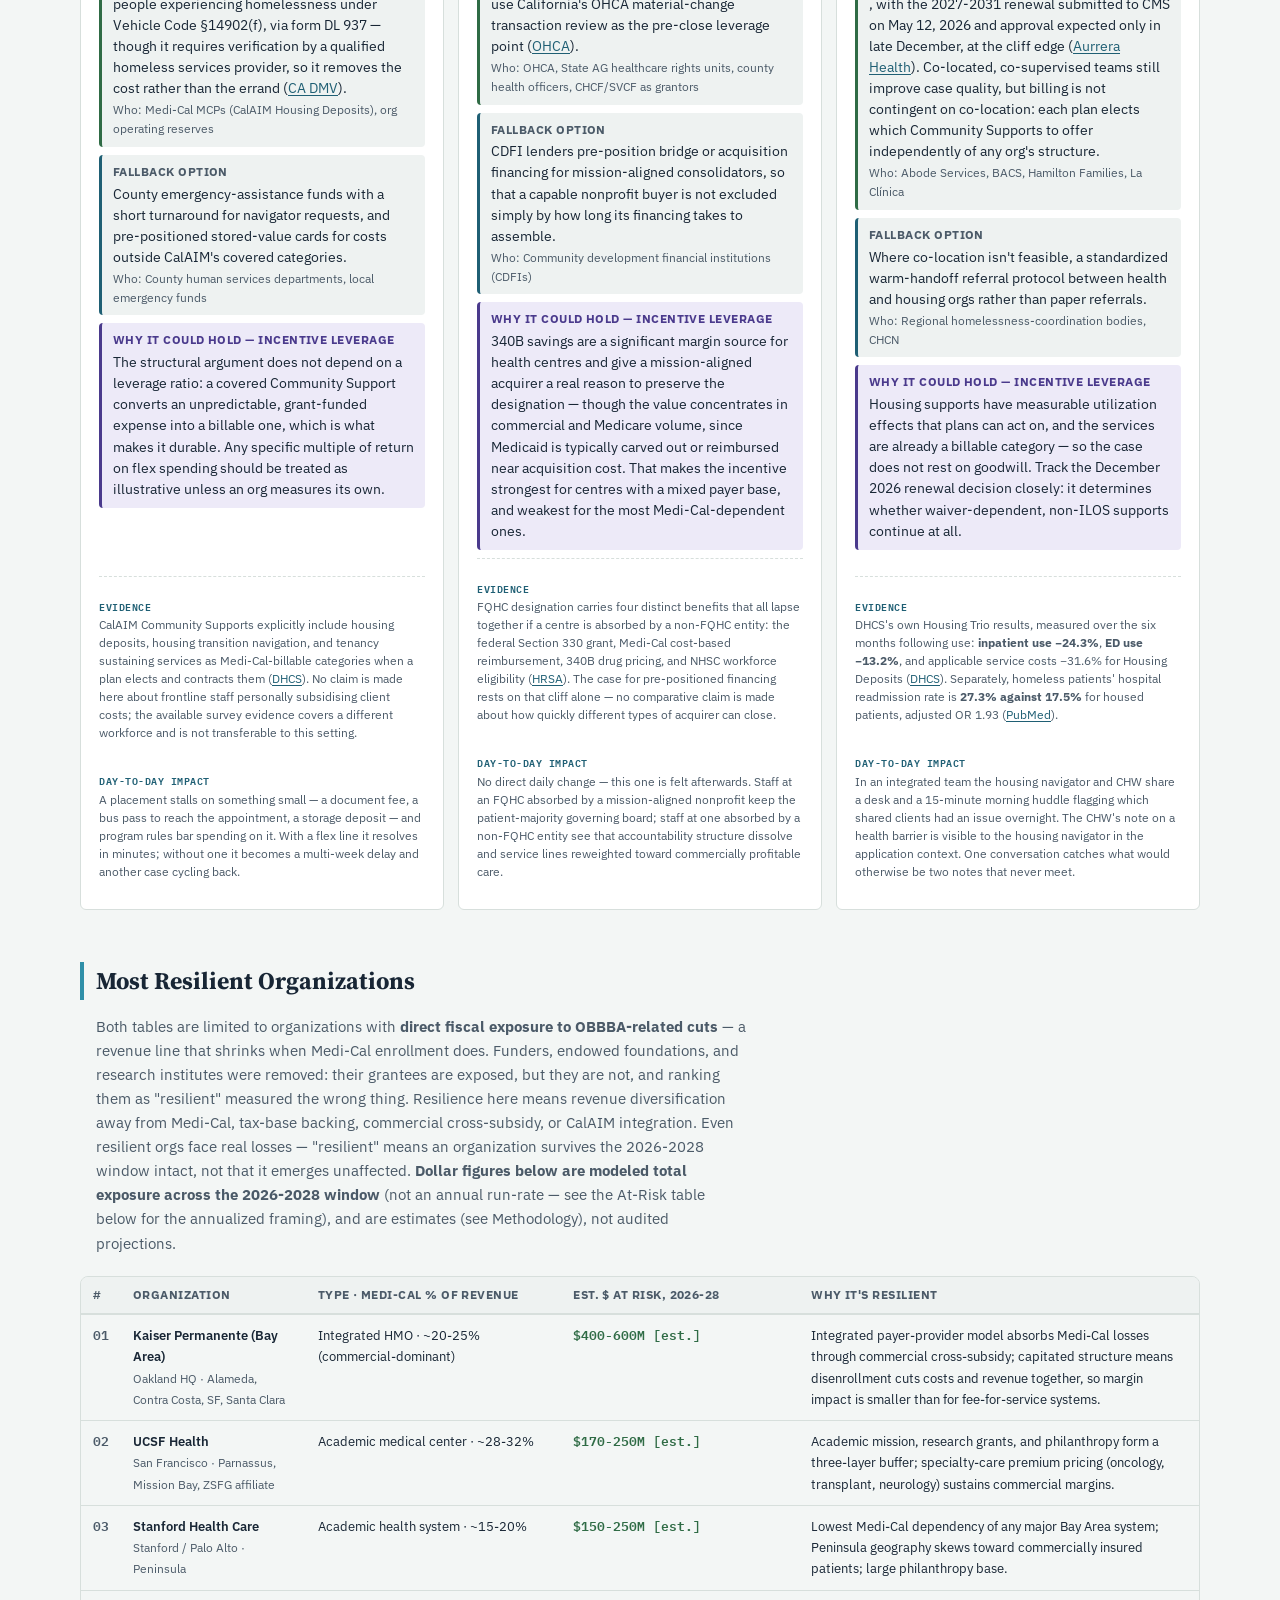
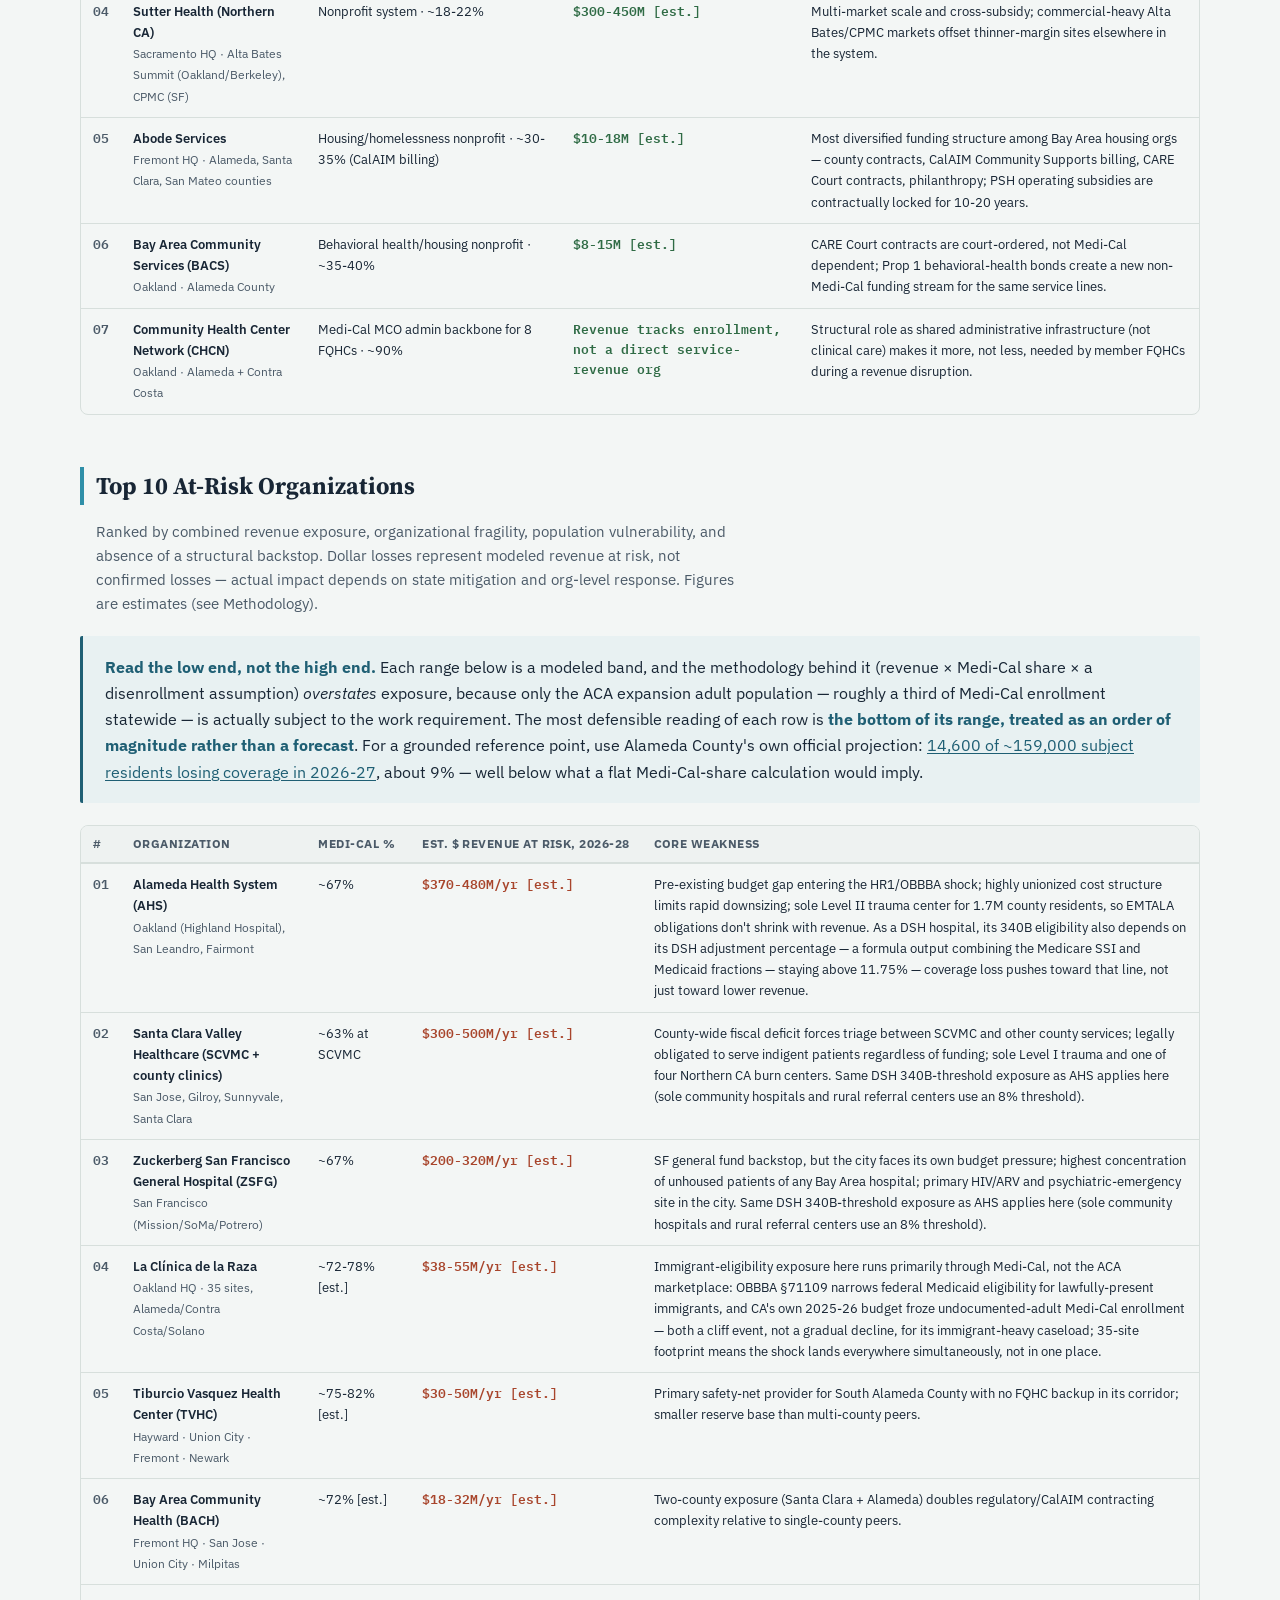
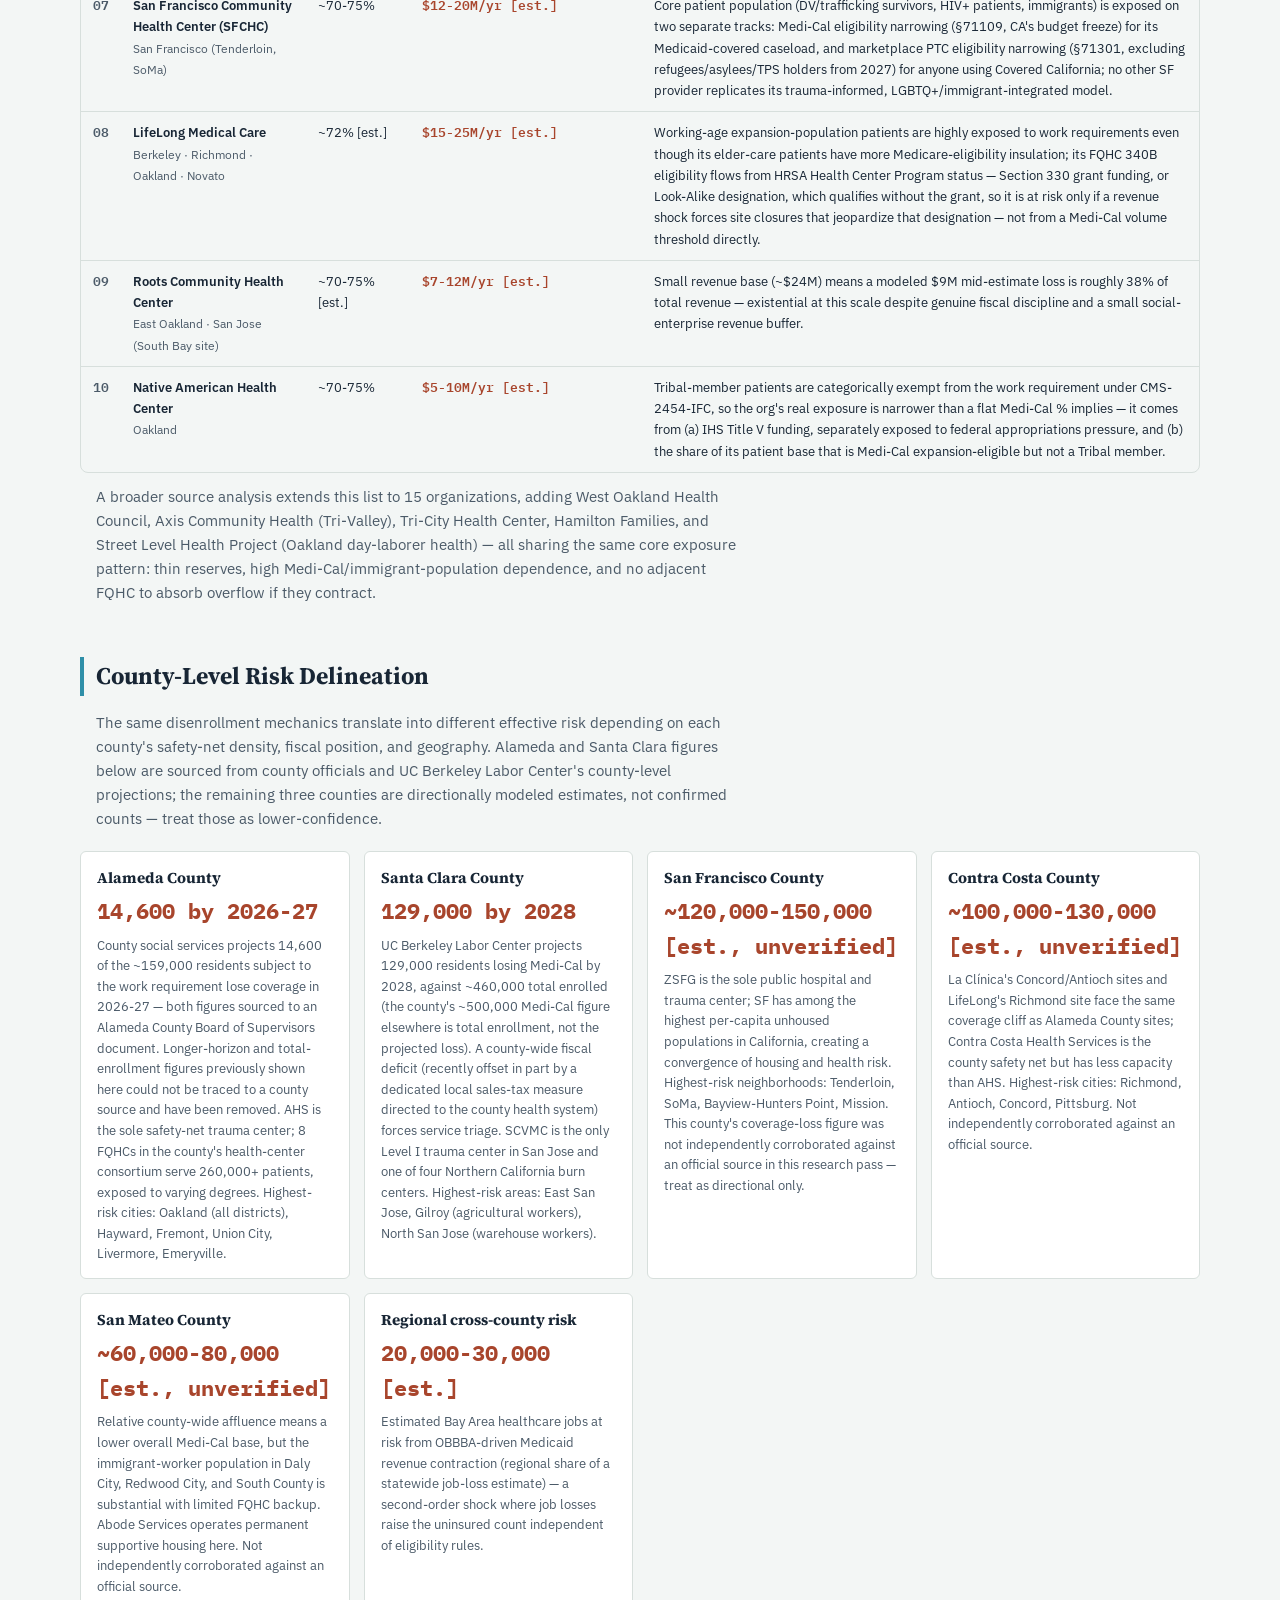
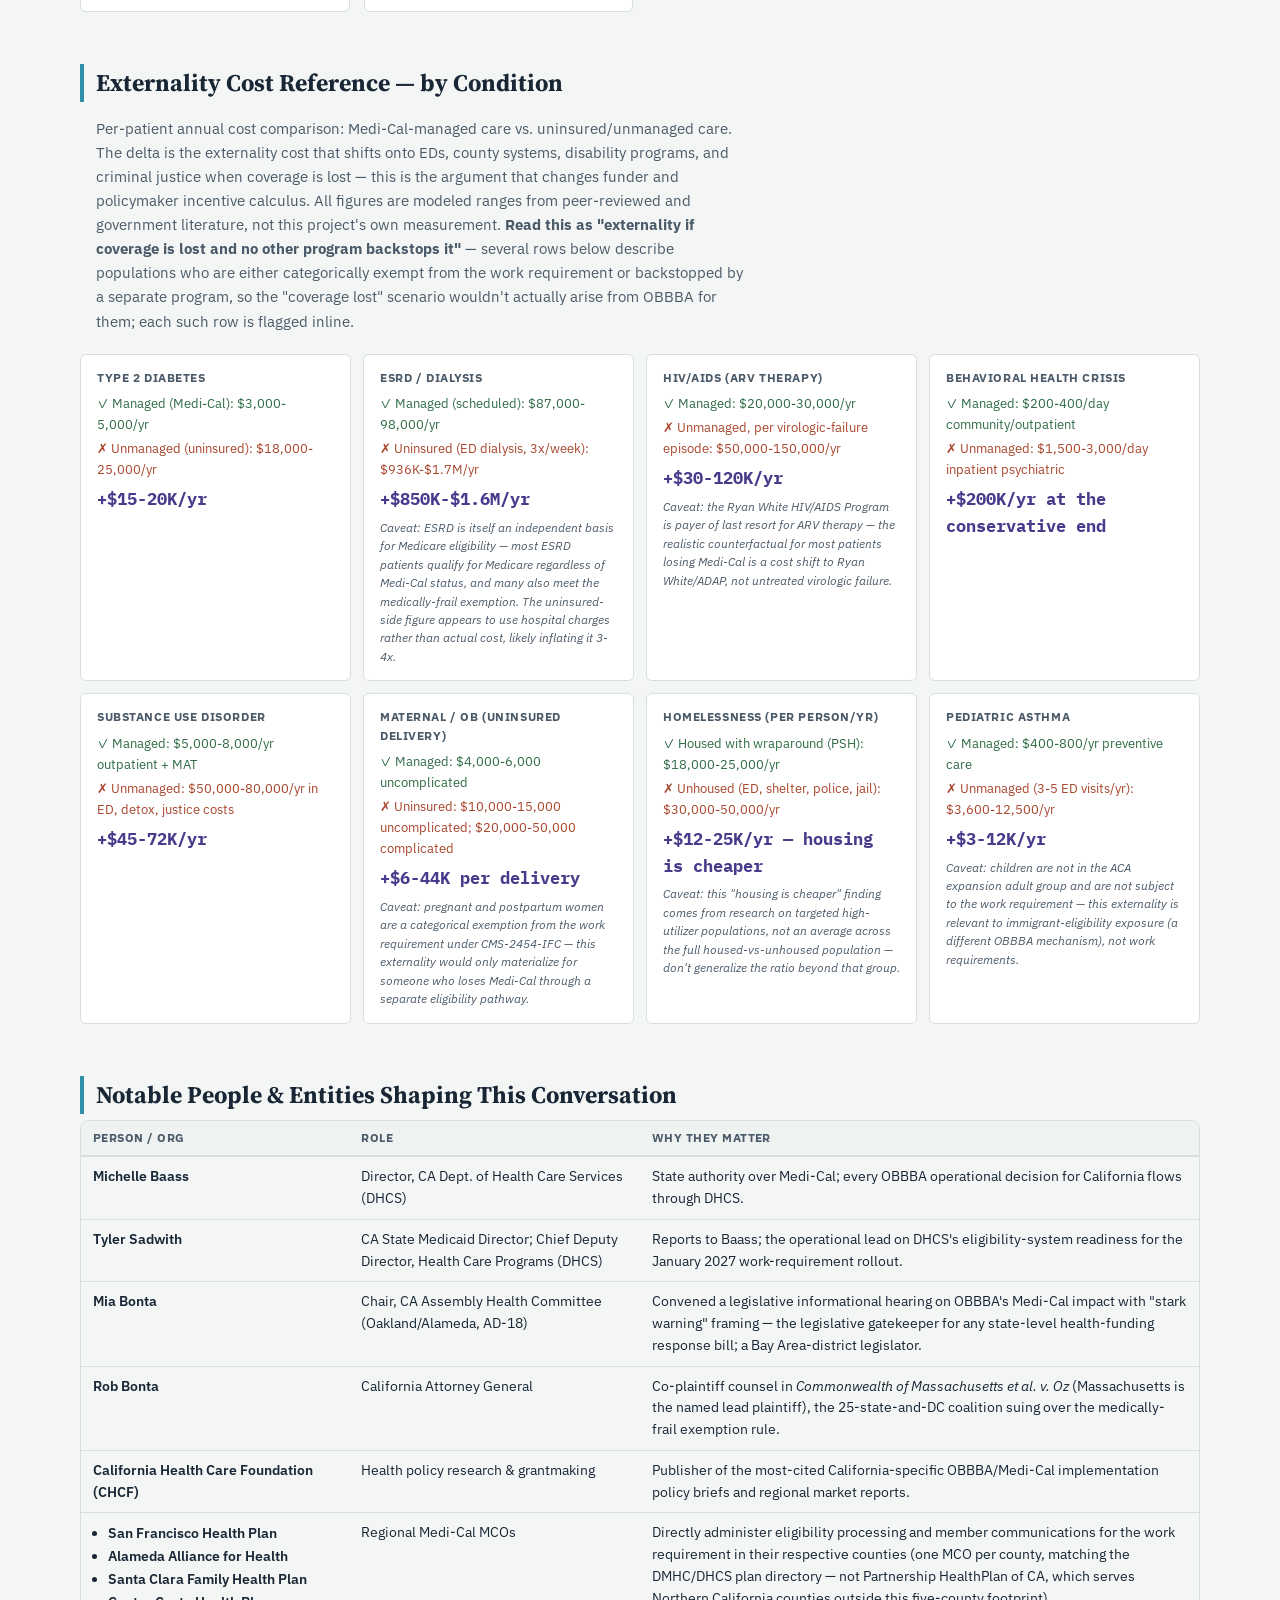
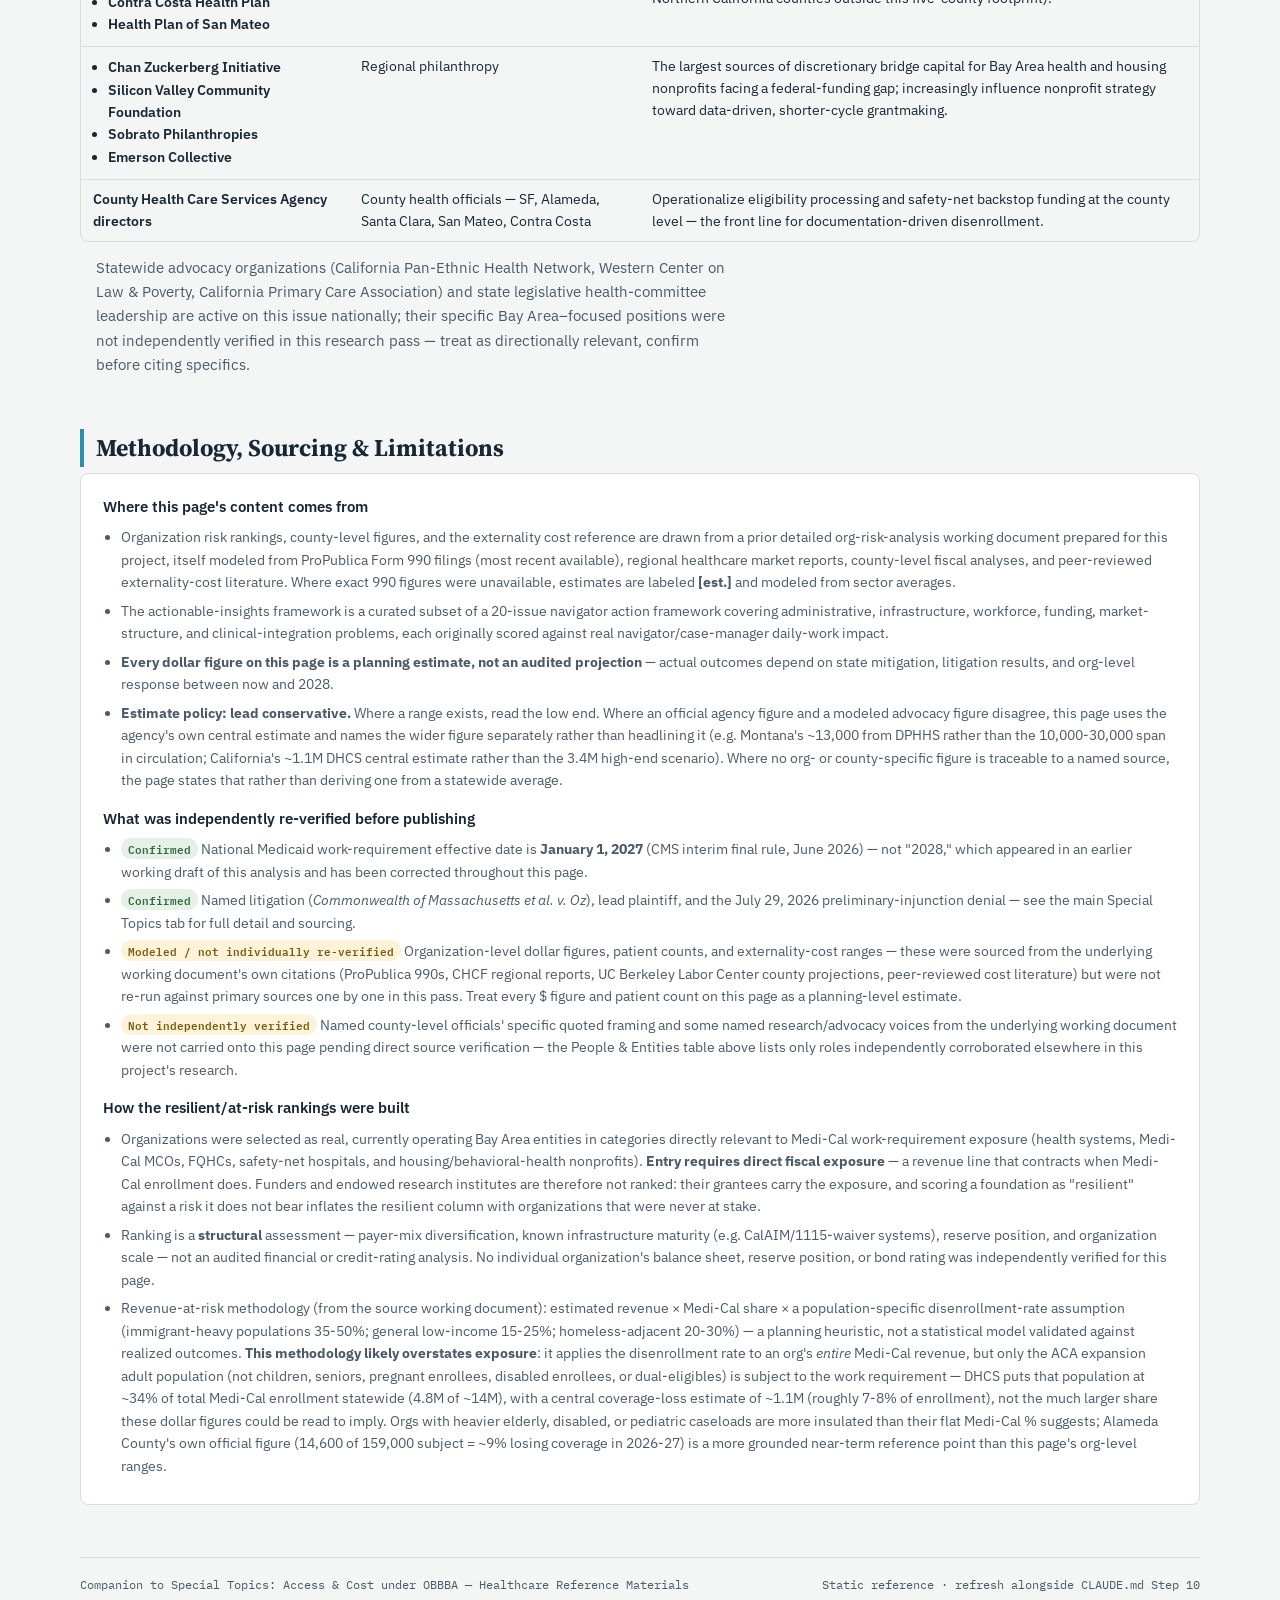
==== commit 9f865cde: "Remove excluded-evidence register; limit org tables to direct OBBBA exposure Actionable insights: - " ====
--- a/special-topics/bay-area-navigation.html
+++ b/special-topics/bay-area-navigation.html
@@ -149,32 +149,6 @@
     color:var(--risk); font-weight:600; font-style:normal;
   }
 
-  /* Excluded-evidence register. Deliberately set apart from the cards: material
-     that failed verification should be auditable without sitting next to
-     material that passed, where a reader could mistake one for the other. */
-  .excluded-block{
-    margin-top:28px; border:1px solid var(--line); border-left:4px solid var(--risk);
-    border-radius:6px; background:var(--surface); padding:20px 24px;
-  }
-  .excluded-block h3{
-    font-size:1.08rem; font-weight:700; margin-bottom:8px;
-    font-family:"Source Serif 4", Georgia, serif;
-  }
-  .excluded-block > p{font-size:0.9rem; color:var(--ink-soft); max-width:74ch;}
-  .excl-group{margin-top:16px;}
-  .excl-head{
-    font-family:"IBM Plex Mono",monospace; font-size:0.68rem; font-weight:600;
-    text-transform:uppercase; letter-spacing:0.06em; color:var(--risk);
-    padding-bottom:4px; border-bottom:1px solid var(--line); margin-bottom:8px;
-  }
-  .excl-group ul{margin:0; padding-left:18px; display:flex; flex-direction:column; gap:8px;}
-  .excl-group li{font-size:0.86rem; line-height:1.6; color:var(--ink-soft);}
-  .excl-group li strong{color:var(--ink);}
-  .excl-scope{
-    margin-top:18px; padding-top:12px; border-top:1px dashed var(--line);
-    font-size:0.82rem; color:var(--ink-soft);
-  }
-
   .org-table-wrap{overflow-x:auto; border:1px solid var(--line); border-radius:8px;}
   table.org-table{width:100%; border-collapse:collapse; font-size:0.83rem; min-width:820px;}
   table.org-table thead th{background:var(--surface-alt); text-align:left; font-weight:700; padding:9px 12px; border-bottom:2px solid var(--line); font-size:0.72rem; text-transform:uppercase; letter-spacing:0.04em; color:var(--ink-soft); white-space:nowrap;}
@@ -266,7 +240,7 @@
     <span class="toc-label">On this page</span>
     <ol>
       <li><a href="#insights">Potential Actionable Insights for Navigation Networks</a></li>
-      <li><a href="#resilient">Top 10 Most Resilient Organizations</a></li>
+      <li><a href="#resilient">Most Resilient Organizations</a></li>
       <li><a href="#at-risk">Top 10 At-Risk Organizations</a></li>
       <li><a href="#counties">County-Level Risk Delineation</a></li>
       <li><a href="#externalities">Externality Cost Reference</a></li>
@@ -284,7 +258,7 @@
     <p class="section-dek">A curated set from a 20-issue navigator action framework spanning administrative/compliance, infrastructure, workforce, funding, market-structure, and clinical-integration problems — each paired with an option to weigh first, a fallback, and the incentive structure that would make it durable rather than one-off.</p>
     <div class="callout" style="margin-bottom:22px;">
       <p><strong>How to read this section:</strong> these are <strong>potential</strong> options, not recommendations or a plan of record. The intent is to explore what solution space exists and surface the trade-offs in each — not to predict or prescribe what any organization will actually do. Which of these stakeholders pursue, in what order, and whether they work at all, remains genuinely open: several depend on decisions (CalAIM waiver renewal, MCP contracting choices, litigation outcomes) that are not settled as of this writing.</p>
-      <p style="margin-top:12px;font-size:0.92rem;"><strong>Evidence standard.</strong> Every factual claim in the cards below is traceable to a named source you can open and check. The source framework these options came from carried supporting claims that were re-checked against primary sources, and a substantial share did not survive — <strong>those are not presented here as findings</strong>. They are listed in full, with the reason each failed, in <a href="#excluded">What was excluded</a> at the foot of this section. Nothing was quietly dropped, and nothing unverified is stated as fact.</p>
+      <p style="margin-top:12px;font-size:0.92rem;"><strong>Evidence standard.</strong> Every factual claim in the cards below is traceable to a named source you can open and check. The source framework these options came from carried supporting claims that were re-checked against primary sources, and anything that did not survive that check has been left out rather than hedged. Nothing unverified is stated as fact here.</p>
     </div>
     <div class="insight-grid">
 
@@ -307,7 +281,7 @@
         <div class="action-box action-alt"><strong>Fallback option</strong>Where a shared org-level layer is feasible, standardize data entry to cut duplicate documentation and use managed-care-plan member renewal-date files as the redetermination signal.<div class="who-line">Who: Abode Services, Hamilton Families, BACS, La Clínica</div></div>
         <div class="incentive-box"><strong>Why it could hold — incentive leverage</strong>Any data-sharing design has to map consent under HIPAA, HUD's HMIS rules (24 CFR Part 576), and 42 CFR Part 2 for substance-use records before systems are linked — that mapping is a prerequisite, not an afterthought, and is the main reason these integrations stall.</div>
         <div class="card-foot">
-          <p class="foot-note"><span class="foot-tag">Evidence</span>The best-established measure of documentation burden in healthcare is physician-based: Sinsky et al. found <strong>49.2% of physician time went to EHR and desk work against 27% in direct face time</strong> (<a href="https://www.acpjournals.org/doi/10.7326/M16-0961" target="_blank" rel="noopener">Annals of Internal Medicine, 2016</a>). It is cited here as the nearest rigorous analogue, not as a navigator measurement — see <a href="#excluded">What was excluded</a> on the absence of navigator-specific data. CHCF convening materials document providers feeling overwhelmed by CalAIM's pace (<a href="https://www.chcf.org/resource/whats-next-calaim/" target="_blank" rel="noopener">CHCF</a>).</p>
+          <p class="foot-note"><span class="foot-tag">Evidence</span>The best-established measure of documentation burden in healthcare is physician-based: Sinsky et al. found <strong>49.2% of physician time went to EHR and desk work against 27% in direct face time</strong> (<a href="https://www.acpjournals.org/doi/10.7326/M16-0961" target="_blank" rel="noopener">Annals of Internal Medicine, 2016</a>). It is cited here as the nearest rigorous analogue, not as a navigator measurement: no navigator-specific time-use study could be located, which is itself worth naming. CHCF convening materials document providers feeling overwhelmed by CalAIM's pace (<a href="https://www.chcf.org/resource/whats-next-calaim/" target="_blank" rel="noopener">CHCF</a>).</p>
           <p class="foot-note"><span class="foot-tag">Day-to-day impact</span>Housing navigators enter each client contact into HMIS, update Coordinated Entry status, log it in a program CRM, then report monthly in a county system. Health navigators document in an EHR plus a Medi-Cal portal plus a program system. One client interaction can mean four separate data entries.</p>
         </div>
       </div>
@@ -331,7 +305,7 @@
         <div class="action-box action-alt"><strong>Fallback option</strong>County emergency-assistance funds with a short turnaround for navigator requests, and pre-positioned stored-value cards for costs outside CalAIM's covered categories.<div class="who-line">Who: County human services departments, local emergency funds</div></div>
         <div class="incentive-box"><strong>Why it could hold — incentive leverage</strong>The structural argument does not depend on a leverage ratio: a covered Community Support converts an unpredictable, grant-funded expense into a billable one, which is what makes it durable. Any specific multiple of return on flex spending should be treated as illustrative unless an org measures its own.</div>
         <div class="card-foot">
-          <p class="foot-note"><span class="foot-tag">Evidence</span>CalAIM Community Supports explicitly include housing deposits, housing transition navigation, and tenancy sustaining services as Medi-Cal-billable categories when a plan elects and contracts them (<a href="https://www.dhcs.ca.gov/provgovpart/Pages/CalAIM-Enhanced-Care-Management-and-Community-Supports.aspx" target="_blank" rel="noopener">DHCS</a>). The claim that frontline staff routinely subsidise client costs personally is discussed under <a href="#excluded">What was excluded</a> — the available survey evidence is real but not transferable to this setting.</p>
+          <p class="foot-note"><span class="foot-tag">Evidence</span>CalAIM Community Supports explicitly include housing deposits, housing transition navigation, and tenancy sustaining services as Medi-Cal-billable categories when a plan elects and contracts them (<a href="https://www.dhcs.ca.gov/provgovpart/Pages/CalAIM-Enhanced-Care-Management-and-Community-Supports.aspx" target="_blank" rel="noopener">DHCS</a>). No claim is made here about frontline staff personally subsidising client costs; the available survey evidence covers a different workforce and is not transferable to this setting.</p>
           <p class="foot-note"><span class="foot-tag">Day-to-day impact</span>A placement stalls on something small — a document fee, a bus pass to reach the appointment, a storage deposit — and program rules bar spending on it. With a flex line it resolves in minutes; without one it becomes a multi-week delay and another case cycling back.</p>
         </div>
       </div>
@@ -343,7 +317,7 @@
         <div class="action-box action-alt"><strong>Fallback option</strong>CDFI lenders pre-position bridge or acquisition financing for mission-aligned consolidators, so that a capable nonprofit buyer is not excluded simply by how long its financing takes to assemble.<div class="who-line">Who: Community development financial institutions (CDFIs)</div></div>
         <div class="incentive-box"><strong>Why it could hold — incentive leverage</strong>340B savings are a significant margin source for health centres and give a mission-aligned acquirer a real reason to preserve the designation — though the value concentrates in commercial and Medicare volume, since Medicaid is typically carved out or reimbursed near acquisition cost. That makes the incentive strongest for centres with a mixed payer base, and weakest for the most Medi-Cal-dependent ones.</div>
         <div class="card-foot">
-          <p class="foot-note"><span class="foot-tag">Evidence</span>FQHC designation carries four distinct benefits that all lapse together if a centre is absorbed by a non-FQHC entity: the federal Section 330 grant, Medi-Cal cost-based reimbursement, 340B drug pricing, and NHSC workforce eligibility (<a href="https://www.hrsa.gov/opa/eligibility-and-registration/health-centers/fqhc/index.html" target="_blank" rel="noopener">HRSA</a>). The comparative acquisition-timing claim the source framework used is addressed under <a href="#excluded">What was excluded</a>.</p>
+          <p class="foot-note"><span class="foot-tag">Evidence</span>FQHC designation carries four distinct benefits that all lapse together if a centre is absorbed by a non-FQHC entity: the federal Section 330 grant, Medi-Cal cost-based reimbursement, 340B drug pricing, and NHSC workforce eligibility (<a href="https://www.hrsa.gov/opa/eligibility-and-registration/health-centers/fqhc/index.html" target="_blank" rel="noopener">HRSA</a>). The case for pre-positioned financing rests on that cliff alone — no comparative claim is made about how quickly different types of acquirer can close.</p>
           <p class="foot-note"><span class="foot-tag">Day-to-day impact</span>No direct daily change — this one is felt afterwards. Staff at an FQHC absorbed by a mission-aligned nonprofit keep the patient-majority governing board; staff at one absorbed by a non-FQHC entity see that accountability structure dissolve and service lines reweighted toward commercially profitable care.</p>
         </div>
       </div>
@@ -361,46 +335,11 @@
       </div>
 
     </div>
-
-    <div class="excluded-block" id="excluded">
-      <h3>What was excluded, and why</h3>
-      <p>The source framework attached supporting claims to each of these options. Re-checked against primary sources, <strong>6 of 13 did not hold</strong>. They are listed here rather than in the cards, because material that failed verification should not sit alongside material that passed as though the two were equivalent.</p>
-
-      <div class="excl-group">
-        <div class="excl-head">Wrong &mdash; not used</div>
-        <ul>
-          <li><strong>"77% of those who lost Medicaid during redetermination still qualified."</strong> A misattribution: KFF's 77% is a <em>satisfaction</em> figure — the share of pre-unwinding enrollees rating their Medicaid experience excellent or good. It says nothing about eligibility. The administrative-disenrollment card instead uses the two figures that do bear on the question: 69-70% of unwinding disenrollments were procedural, and 47% of those disenrolled later re-enrolled.</li>
-          <li><strong>"Private equity can close in 30-60 days; nonprofit acquirers need 6-12 months."</strong> Untraceable in either direction, and probably inverted: a 30-60 day figure does recur in this literature, but it describes the <em>state regulatory notice period required before closing</em> a healthcare transaction (<a href="https://www.healthaffairs.org/content/forefront/private-equity-health-care-state-based-policy-perspective" target="_blank" rel="noopener">Health Affairs Forefront</a>) — a constraint on speed, not evidence of it. The FQHC card's argument for pre-positioned financing stands on its own without the comparison.</li>
-        </ul>
-      </div>
-
-      <div class="excl-group">
-        <div class="excl-head">Corrected before use</div>
-        <ul>
-          <li><strong>DHCS coverage-loss figure: 1.4M &rarr; 1.1M.</strong> No defensible 1.4M DHCS figure could be located; 1.1M is the agency's central estimate.</li>
-          <li><strong>CHW wage: $45-60K &rarr; $69,030.</strong> BLS OEWS for the SF-Oakland-Hayward metro. This cuts against the framework's own use of the number, so the card's argument was rewritten around cost of living rather than low pay.</li>
-          <li><strong>CHW billing authority: AB 2468 &rarr; AB 133 (2021).</strong> AB 2468 is not the enabling statute; the benefit took effect July 1, 2022, with SB 184 setting core competencies.</li>
-          <li><strong>Housing supports: "ED &minus;20-35%, readmissions &minus;27%" &rarr; inpatient &minus;24.3%, ED &minus;13.2%.</strong> The original overstated the ED effect by roughly double. A larger 71%/24% pair in circulation comes from an LA County psychiatric recuperative care service, not housing supports generally — the likely origin of the inflation.</li>
-        </ul>
-      </div>
-
-      <div class="excl-group">
-        <div class="excl-head">Untraceable &mdash; not stated as fact anywhere in the cards</div>
-        <ul>
-          <li><strong>"Navigator time-use studies consistently report 30-40% of hours on documentation."</strong> No navigator, CHW, or case-manager study supports this; the one CHW time-use study located (rural Tanzania) puts documentation at 7.8%, which is not comparable. The infrastructure card cites the physician literature instead, labelled as an analogue. <em>The absence of navigator-specific time-use data is itself a finding worth naming.</em></li>
-          <li><strong>"Turnover costs $8,000-15,000 per hire."</strong> Not traceable to a CHW-specific study, and comparable estimates bracket it incompatibly — roughly $2,100-4,200 per instance for direct care workers, against $35-50K under percentage-of-salary methods for a $69K role. No figure is asserted.</li>
-          <li><strong>"Unmet basic needs are the most common preventable barrier to housing placement completion."</strong> No source located. The underlying observation may well be right; the superlative is what makes it unpublishable.</li>
-          <li><strong>"Many navigators spend personal money on client needs."</strong> The closest evidence is a BASW membership survey in which about 70% of 290 social workers reported using their own money or resources for clients (<a href="https://www.communitycare.co.uk/2018/07/31/social-workers-use-money-buy-food-clothing-service-users-survey-finds/" target="_blank" rel="noopener">via Community Care</a>) — UK social workers rather than US navigators, and a membership survey rather than peer-reviewed research. Not transferable enough to carry an argument here.</li>
-        </ul>
-      </div>
-
-      <p class="excl-scope"><strong>Scope.</strong> The framework carries 20 issues; this page carries 6. The 13 claims audited are those attached to the 6 published cards. The remaining 14 items carry their own supporting claims that have <em>not</em> been checked — given that roughly half of this sample failed, they should not be assumed sound if any are promoted here later.</p>
-    </div>
   </section>
 
   <section id="resilient">
-    <h2>Top 10 Most Resilient Organizations</h2>
-    <p class="section-dek">Resilience = revenue diversification away from Medi-Cal, endowment or tax-base backing, CalAIM integration, or a funder/research role that isn't directly service-delivery dependent. Even resilient orgs face real losses — "resilient" means an organization survives the 2026-2028 window intact, not that it emerges unaffected. <strong>Dollar figures below are modeled total exposure across the 2026-2028 window</strong> (not an annual run-rate — see the At-Risk table below for the annualized framing), and are estimates (see Methodology), not audited projections.</p>
+    <h2>Most Resilient Organizations</h2>
+    <p class="section-dek">Both tables are limited to organizations with <strong>direct fiscal exposure to OBBBA-related cuts</strong> — a revenue line that shrinks when Medi-Cal enrollment does. Funders, endowed foundations, and research institutes were removed: their grantees are exposed, but they are not, and ranking them as "resilient" measured the wrong thing. Resilience here means revenue diversification away from Medi-Cal, tax-base backing, commercial cross-subsidy, or CalAIM integration. Even resilient orgs face real losses — "resilient" means an organization survives the 2026-2028 window intact, not that it emerges unaffected. <strong>Dollar figures below are modeled total exposure across the 2026-2028 window</strong> (not an annual run-rate — see the At-Risk table below for the annualized framing), and are estimates (see Methodology), not audited projections.</p>
     <div class="org-table-wrap">
       <table class="org-table">
         <thead><tr><th>#</th><th>Organization</th><th>Type · Medi-Cal % of revenue</th><th>Est. $ at risk, 2026-28</th><th>Why it's resilient</th></tr></thead>
@@ -411,10 +350,7 @@
           <tr><td class="rank resilient">04</td><td><span class="org-name">Sutter Health (Northern CA)</span><span class="org-loc">Sacramento HQ · Alta Bates Summit (Oakland/Berkeley), CPMC (SF)</span></td><td>Nonprofit system · ~18-22%</td><td class="fig resilient">$300-450M [est.]</td><td>Multi-market scale and cross-subsidy; commercial-heavy Alta Bates/CPMC markets offset thinner-margin sites elsewhere in the system.</td></tr>
           <tr><td class="rank resilient">05</td><td><span class="org-name">Abode Services</span><span class="org-loc">Fremont HQ · Alameda, Santa Clara, San Mateo counties</span></td><td>Housing/homelessness nonprofit · ~30-35% (CalAIM billing)</td><td class="fig resilient">$10-18M [est.]</td><td>Most diversified funding structure among Bay Area housing orgs — county contracts, CalAIM Community Supports billing, CARE Court contracts, philanthropy; PSH operating subsidies are contractually locked for 10-20 years.</td></tr>
           <tr><td class="rank resilient">06</td><td><span class="org-name">Bay Area Community Services (BACS)</span><span class="org-loc">Oakland · Alameda County</span></td><td>Behavioral health/housing nonprofit · ~35-40%</td><td class="fig resilient">$8-15M [est.]</td><td>CARE Court contracts are court-ordered, not Medi-Cal dependent; Prop 1 behavioral-health bonds create a new non-Medi-Cal funding stream for the same service lines.</td></tr>
-          <tr><td class="rank resilient">07</td><td><span class="org-name">The Health Trust</span><span class="org-loc">San Jose · Santa Clara &amp; N. San Benito counties</span></td><td>Operating foundation (funder) · 0% (grants out, doesn't bill Medi-Cal)</td><td class="fig resilient">$0 direct; grantees at risk</td><td>Endowment-funded from a 1996 hospital sale — fully insulated from Medi-Cal revenue risk; can activate a rapid-response fund for grantee emergencies.</td></tr>
-          <tr><td class="rank resilient">08</td><td><span class="org-name">Silicon Valley Community Foundation (SVCF)</span><span class="org-loc">Mountain View · Bay Area-wide</span></td><td>Community foundation (funder) · 0%</td><td class="fig resilient">$0 direct</td><td>Large AUM community foundation, immune to Medi-Cal revenue risk; role is strategic coordinator/co-funder for regional housing, health, and equity initiatives.</td></tr>
-          <tr><td class="rank resilient">09</td><td><span class="org-name">Terner Center / Terner Labs</span><span class="org-loc">UC Berkeley · Oakland</span></td><td>Research + accelerator (nonprofit) · 0%</td><td class="fig resilient">$0 direct</td><td>University-backed and philanthropically funded, no Medi-Cal dependency; academic tenure insulates staff from budget swings.</td></tr>
-          <tr><td class="rank resilient">10</td><td><span class="org-name">Community Health Center Network (CHCN)</span><span class="org-loc">Oakland · Alameda + Contra Costa</span></td><td>Medi-Cal MCO admin backbone for 8 FQHCs · ~90%</td><td class="fig resilient">Revenue tracks enrollment, not a direct service-revenue org</td><td>Structural role as shared administrative infrastructure (not clinical care) makes it more, not less, needed by member FQHCs during a revenue disruption.</td></tr>
+          <tr><td class="rank resilient">07</td><td><span class="org-name">Community Health Center Network (CHCN)</span><span class="org-loc">Oakland · Alameda + Contra Costa</span></td><td>Medi-Cal MCO admin backbone for 8 FQHCs · ~90%</td><td class="fig resilient">Revenue tracks enrollment, not a direct service-revenue org</td><td>Structural role as shared administrative infrastructure (not clinical care) makes it more, not less, needed by member FQHCs during a revenue disruption.</td></tr>
         </tbody>
       </table>
     </div>
@@ -583,7 +519,7 @@
       </ul>
       <h3>How the resilient/at-risk rankings were built</h3>
       <ul>
-        <li>Organizations were selected as real, currently operating Bay Area entities in categories directly relevant to Medi-Cal work-requirement exposure (health systems, Medi-Cal MCOs, FQHCs, safety-net hospitals, housing/behavioral-health nonprofits, and funders).</li>
+        <li>Organizations were selected as real, currently operating Bay Area entities in categories directly relevant to Medi-Cal work-requirement exposure (health systems, Medi-Cal MCOs, FQHCs, safety-net hospitals, and housing/behavioral-health nonprofits). <strong>Entry requires direct fiscal exposure</strong> — a revenue line that contracts when Medi-Cal enrollment does. Funders and endowed research institutes are therefore not ranked: their grantees carry the exposure, and scoring a foundation as "resilient" against a risk it does not bear inflates the resilient column with organizations that were never at stake.</li>
         <li>Ranking is a <strong>structural</strong> assessment — payer-mix diversification, known infrastructure maturity (e.g. CalAIM/1115-waiver systems), reserve position, and organization scale — not an audited financial or credit-rating analysis. No individual organization's balance sheet, reserve position, or bond rating was independently verified for this page.</li>
         <li>Revenue-at-risk methodology (from the source working document): estimated revenue × Medi-Cal share × a population-specific disenrollment-rate assumption (immigrant-heavy populations 35-50%; general low-income 15-25%; homeless-adjacent 20-30%) — a planning heuristic, not a statistical model validated against realized outcomes. <strong>This methodology likely overstates exposure</strong>: it applies the disenrollment rate to an org's <em>entire</em> Medi-Cal revenue, but only the ACA expansion adult population (not children, seniors, pregnant enrollees, disabled enrollees, or dual-eligibles) is subject to the work requirement — DHCS puts that population at ~34% of total Medi-Cal enrollment statewide (4.8M of ~14M), with a central coverage-loss estimate of ~1.1M (roughly 7-8% of enrollment), not the much larger share these dollar figures could be read to imply. Orgs with heavier elderly, disabled, or pediatric caseloads are more insulated than their flat Medi-Cal % suggests; Alameda County's own official figure (14,600 of 159,000 subject = ~9% losing coverage in 2026-27) is a more grounded near-term reference point than this page's org-level ranges.</li>
       </ul>
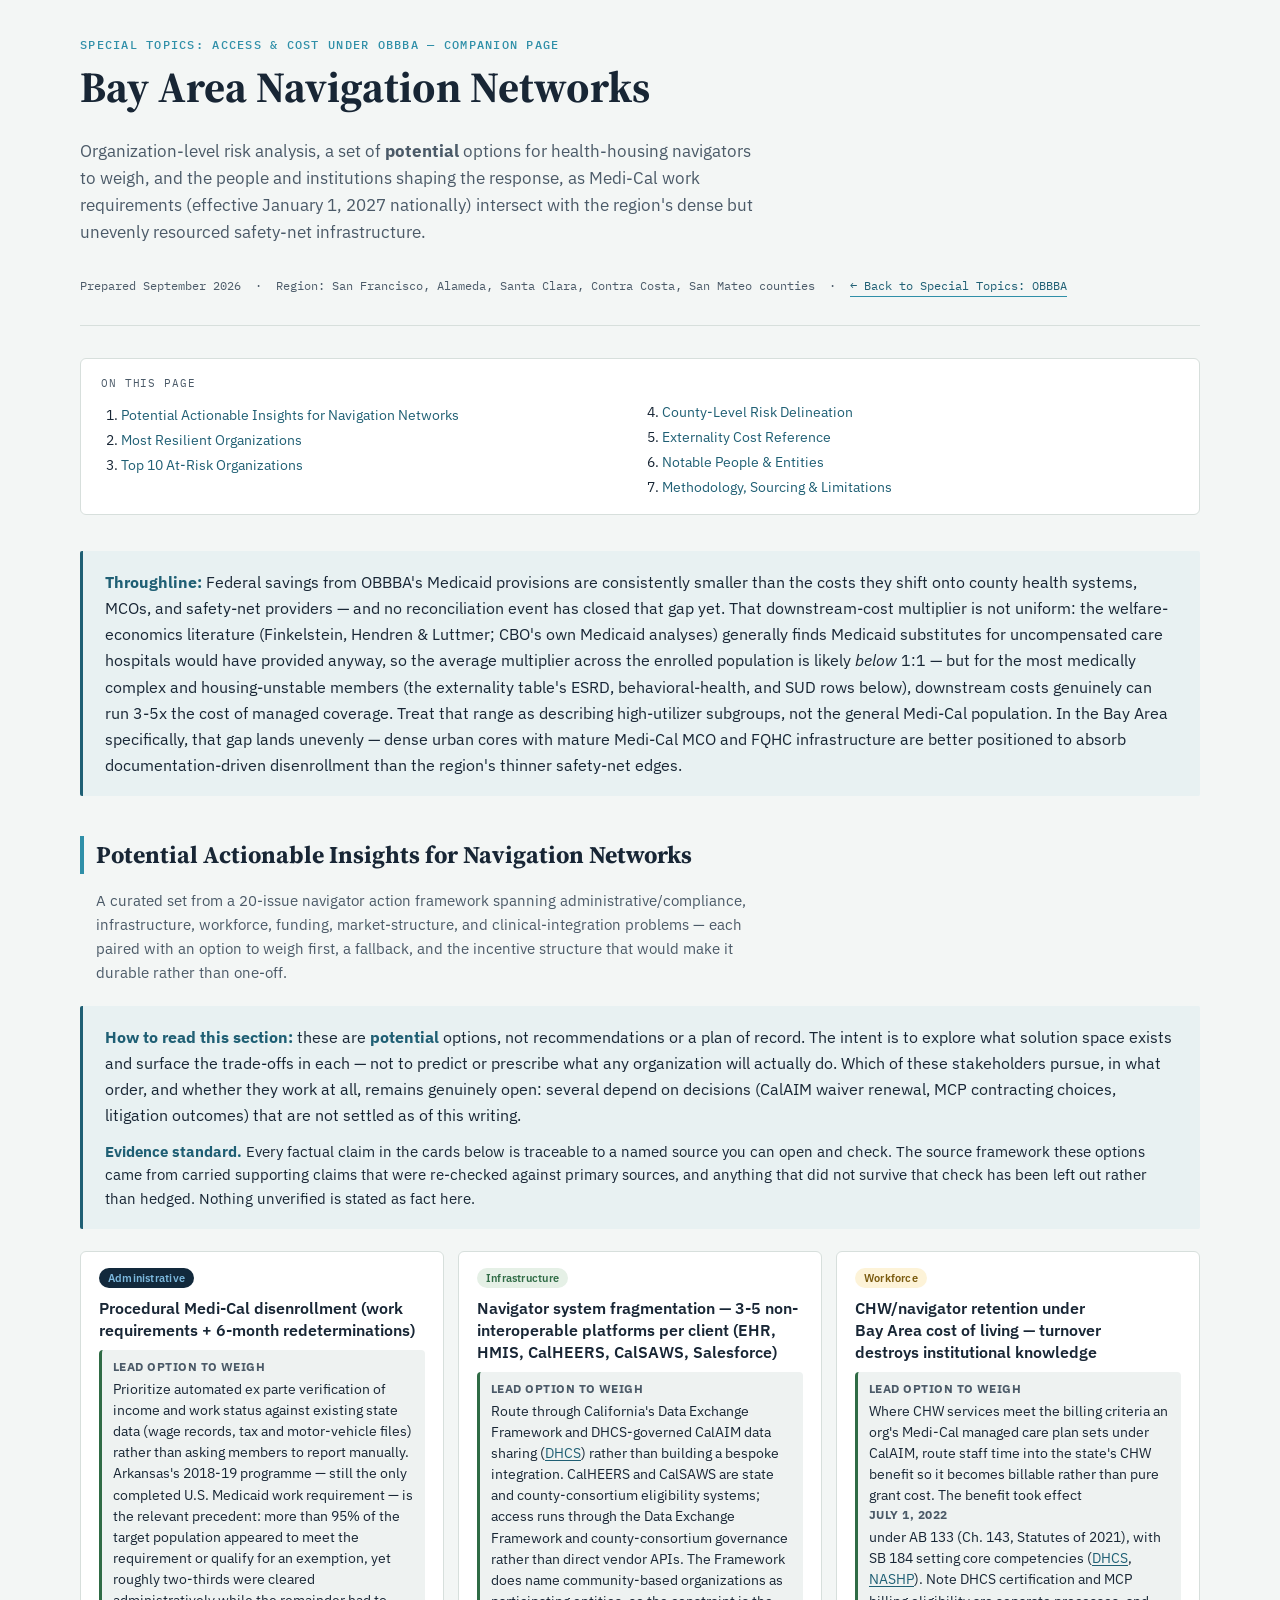
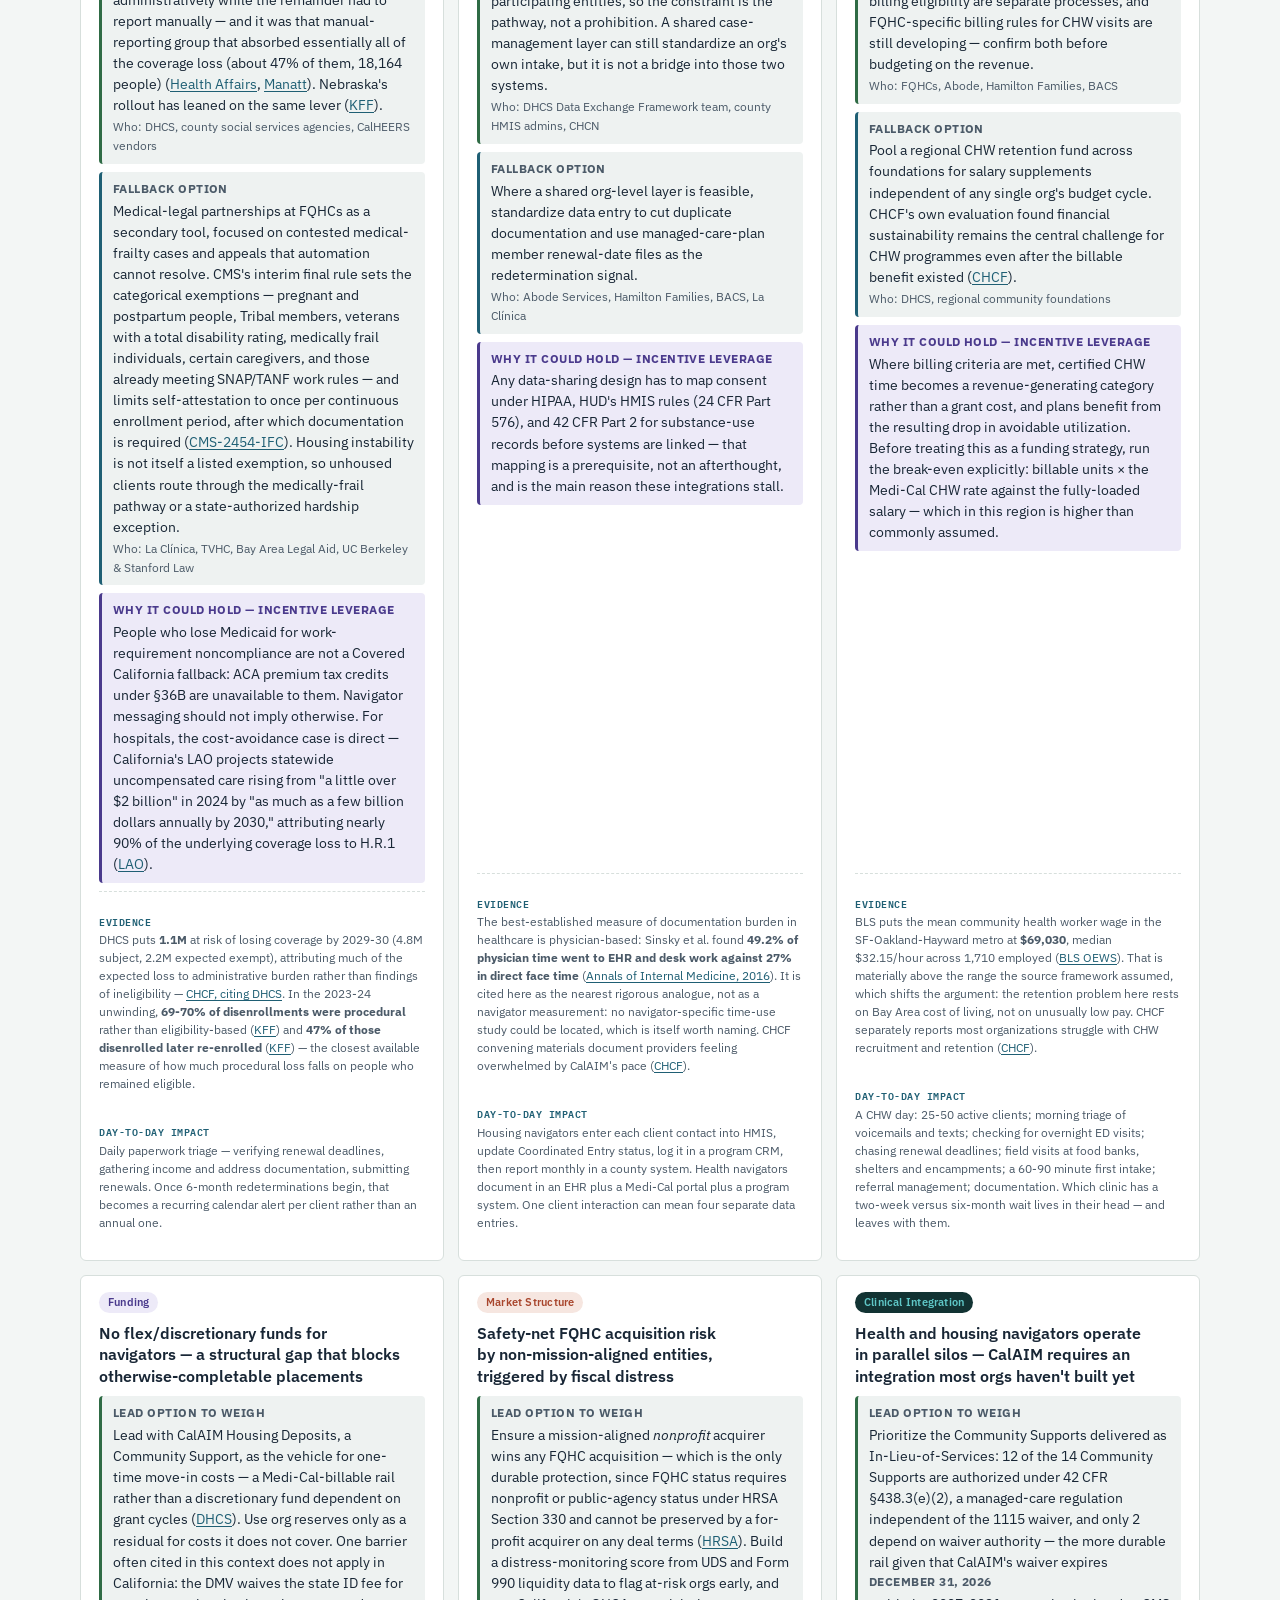
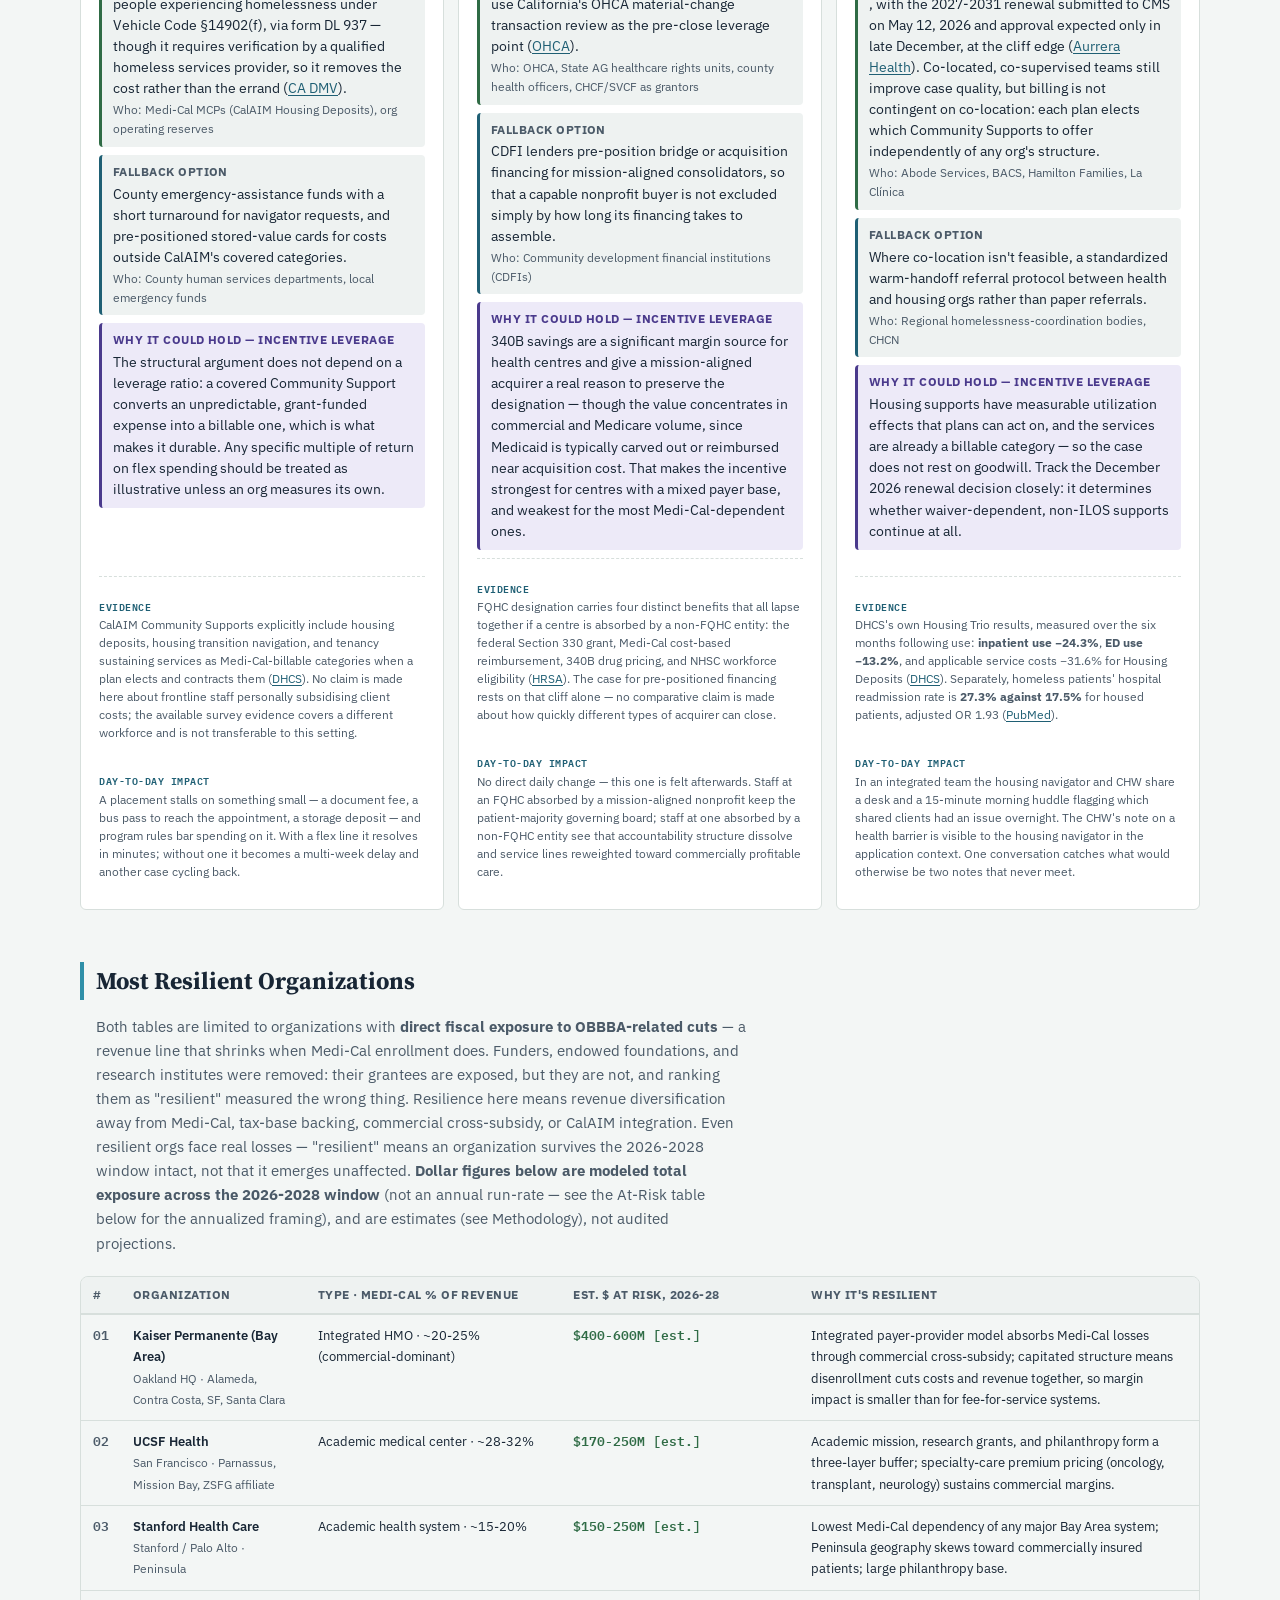
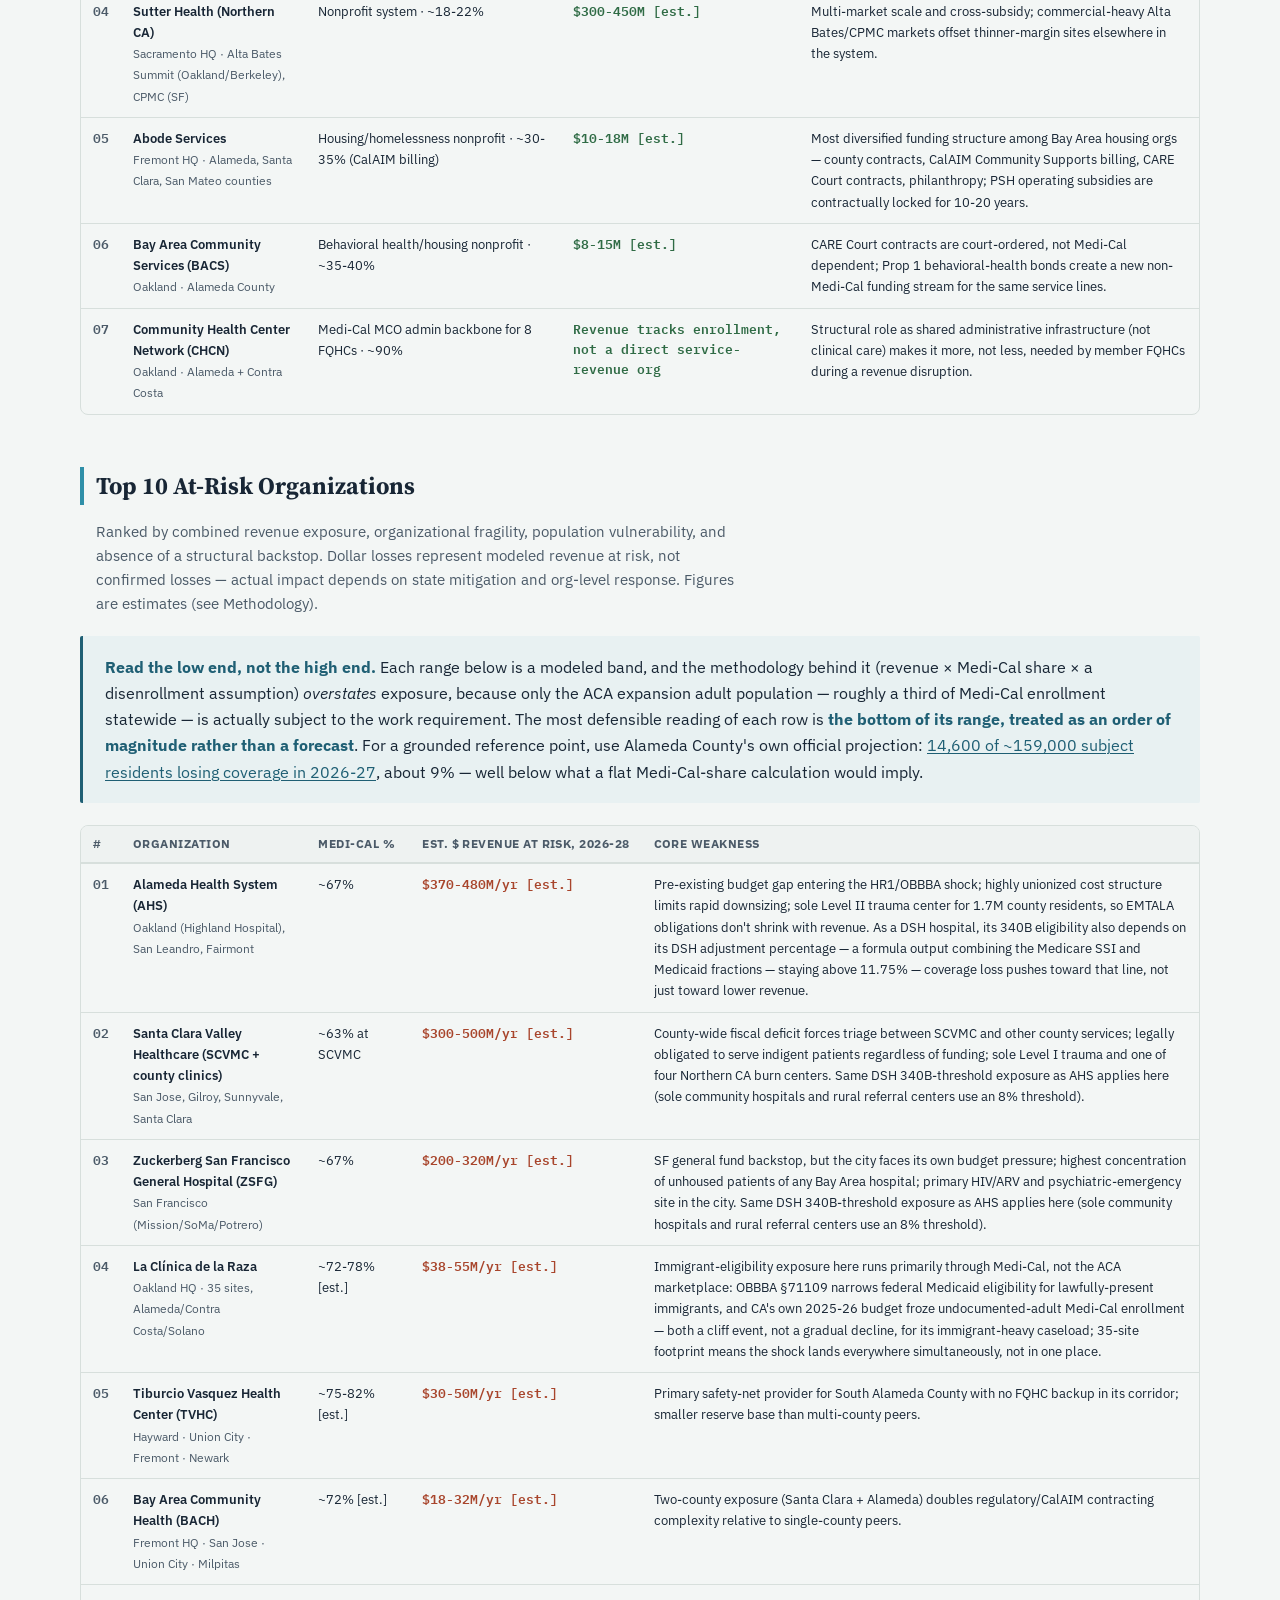
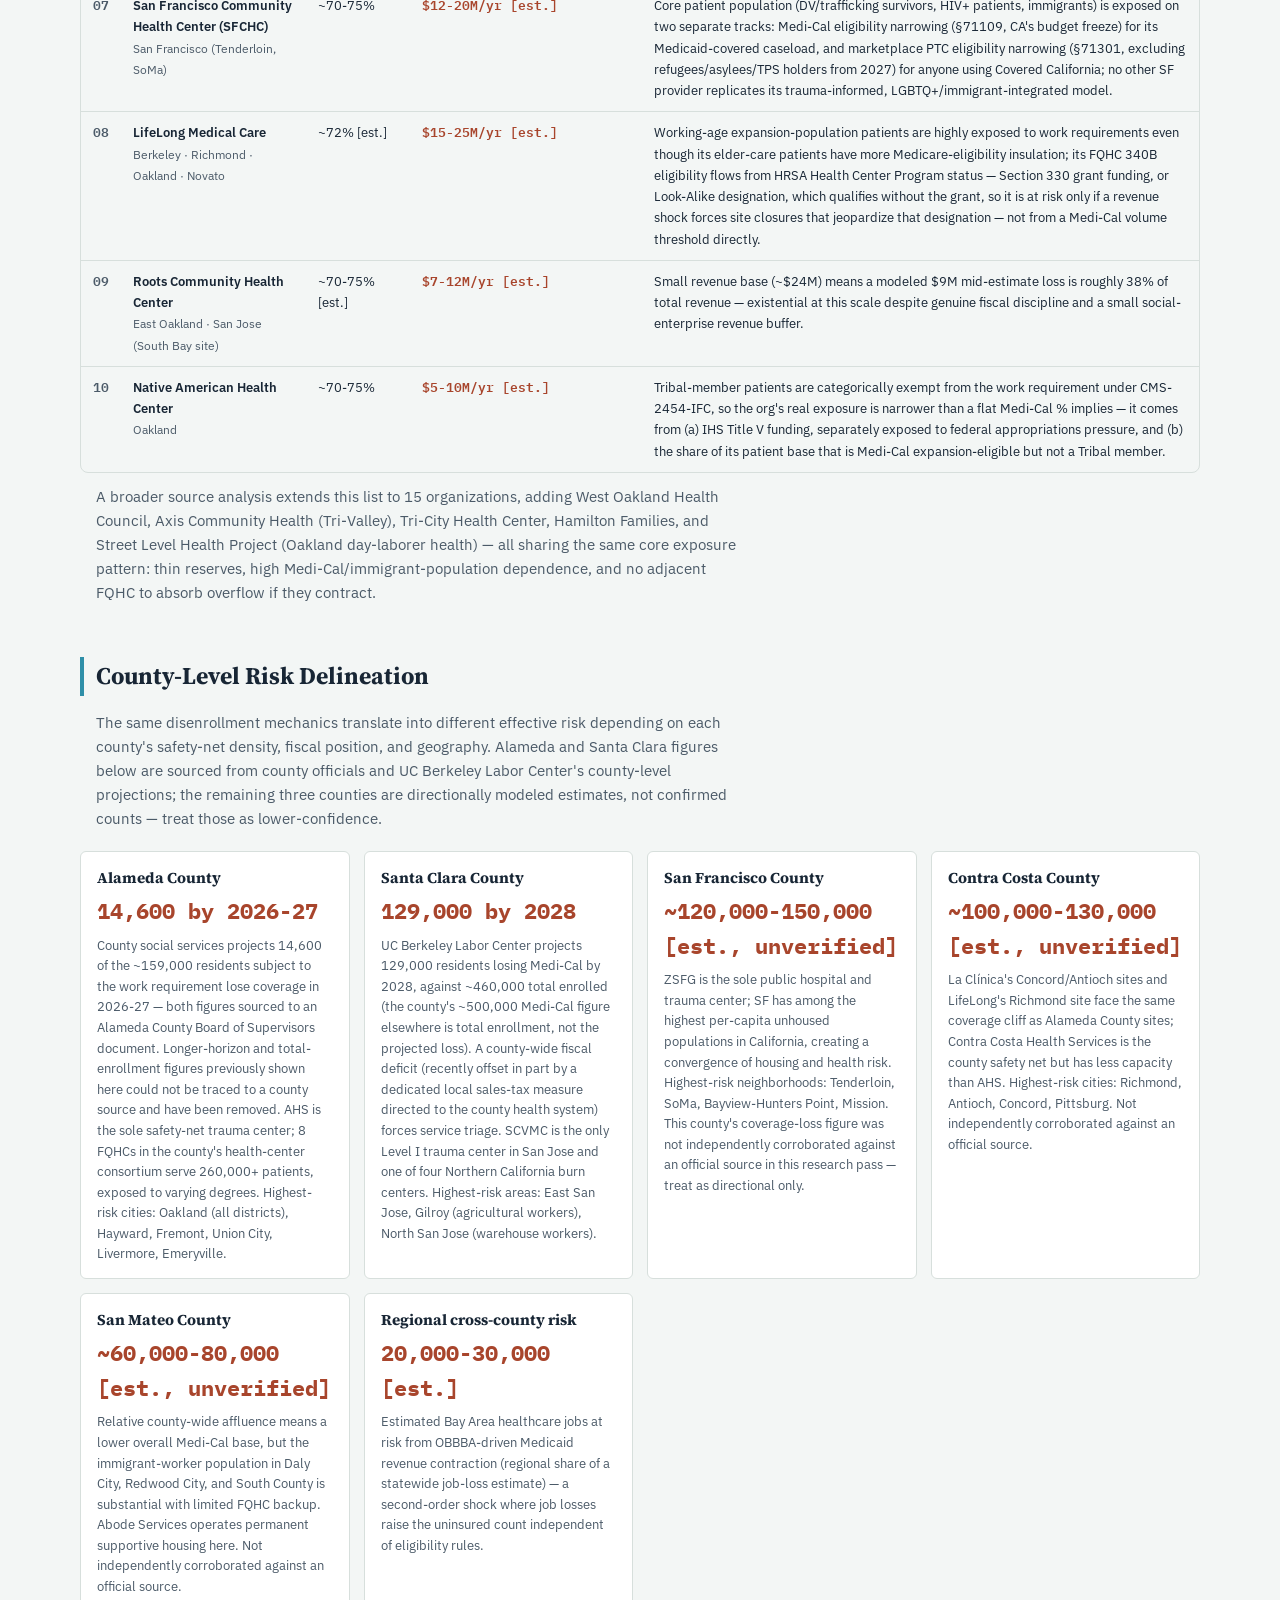
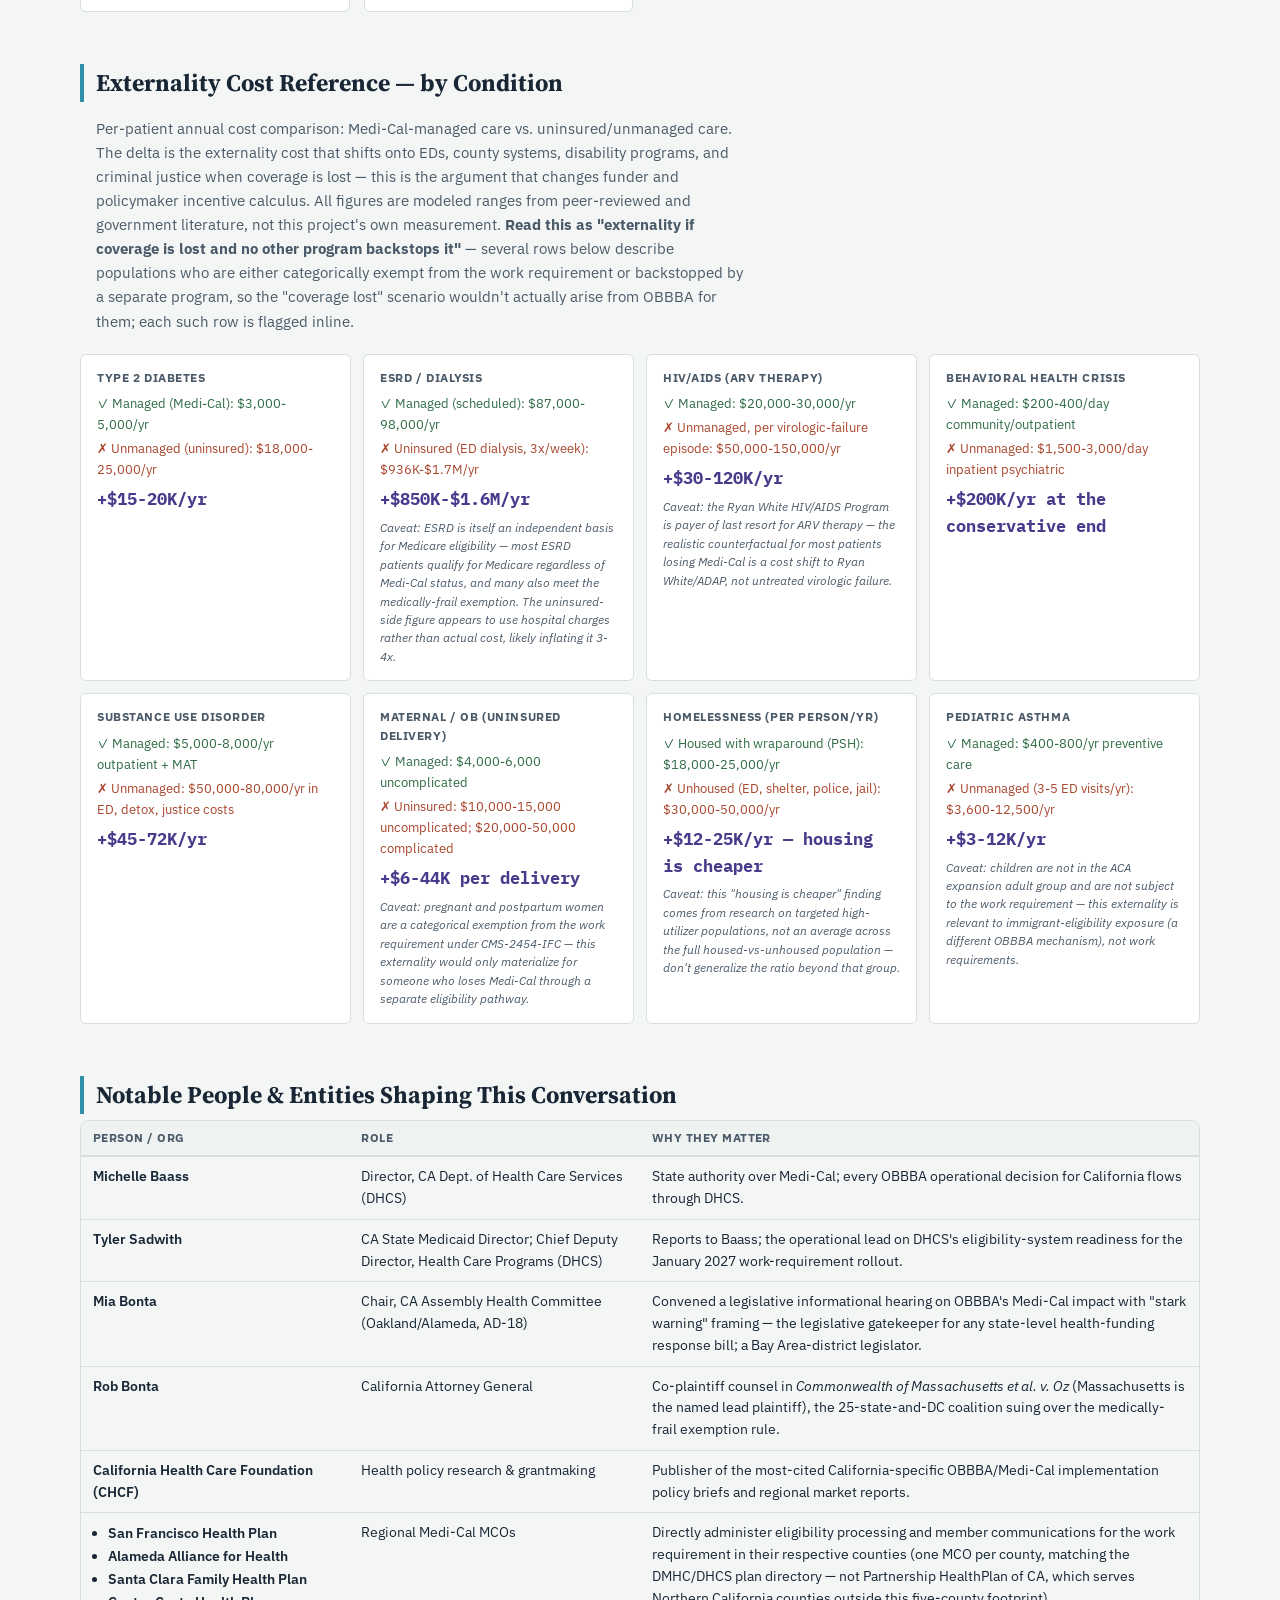
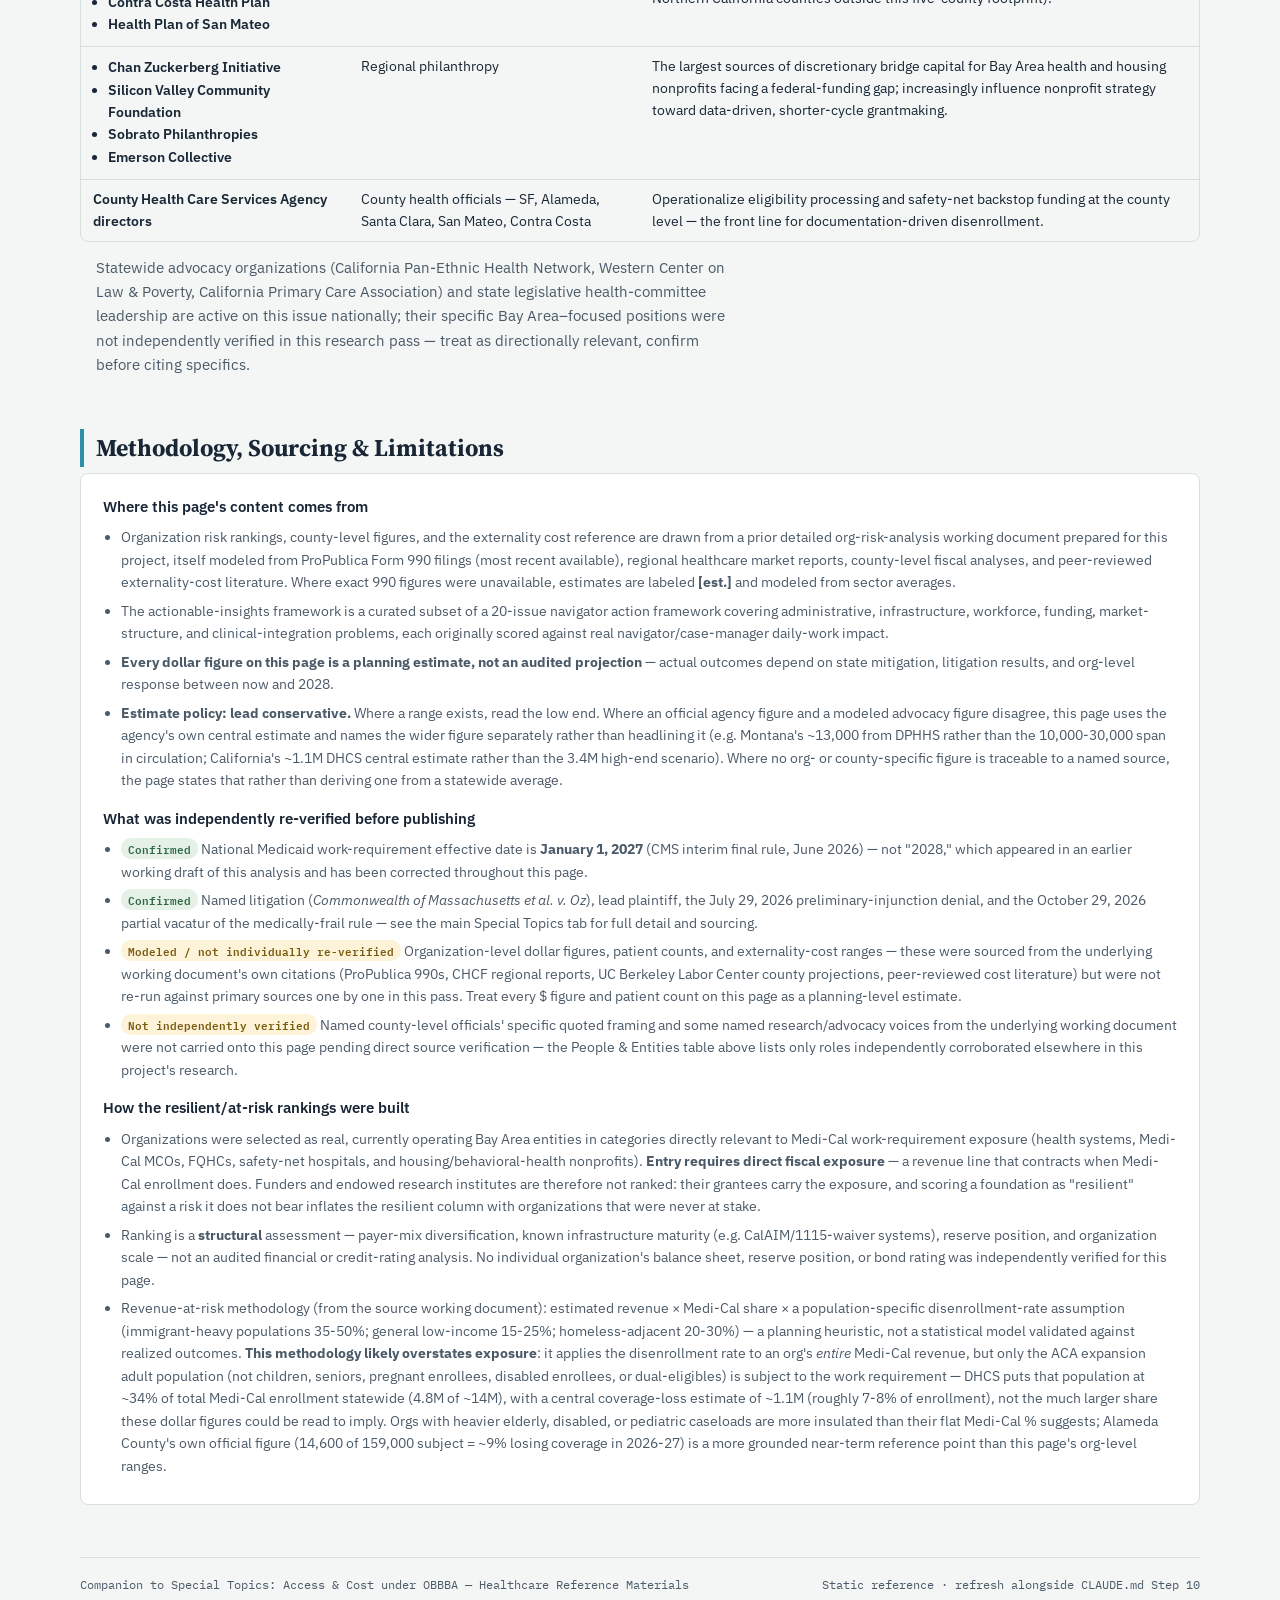
==== commit 478d4e3e: "Refresh content as of 2026-11-17: CY/FY2027 final rules, HTI-5, OBBBA litigation, new CMMI models - " ====
--- a/special-topics/bay-area-navigation.html
+++ b/special-topics/bay-area-navigation.html
@@ -513,7 +513,7 @@
       <h3>What was independently re-verified before publishing</h3>
       <ul>
         <li><span class="verify-tag verify-confirmed">Confirmed</span> National Medicaid work-requirement effective date is <strong>January 1, 2027</strong> (CMS interim final rule, June 2026) — not "2028," which appeared in an earlier working draft of this analysis and has been corrected throughout this page.</li>
-        <li><span class="verify-tag verify-confirmed">Confirmed</span> Named litigation (<em>Commonwealth of Massachusetts et al. v. Oz</em>), lead plaintiff, and the July 29, 2026 preliminary-injunction denial — see the main Special Topics tab for full detail and sourcing.</li>
+        <li><span class="verify-tag verify-confirmed">Confirmed</span> Named litigation (<em>Commonwealth of Massachusetts et al. v. Oz</em>), lead plaintiff, the July 29, 2026 preliminary-injunction denial, and the October 29, 2026 partial vacatur of the medically-frail rule — see the main Special Topics tab for full detail and sourcing.</li>
         <li><span class="verify-tag verify-est">Modeled / not individually re-verified</span> Organization-level dollar figures, patient counts, and externality-cost ranges — these were sourced from the underlying working document's own citations (ProPublica 990s, CHCF regional reports, UC Berkeley Labor Center county projections, peer-reviewed cost literature) but were not re-run against primary sources one by one in this pass. Treat every $ figure and patient count on this page as a planning-level estimate.</li>
         <li><span class="verify-tag verify-est">Not independently verified</span> Named county-level officials' specific quoted framing and some named research/advocacy voices from the underlying working document were not carried onto this page pending direct source verification — the People &amp; Entities table above lists only roles independently corroborated elsewhere in this project's research.</li>
       </ul>
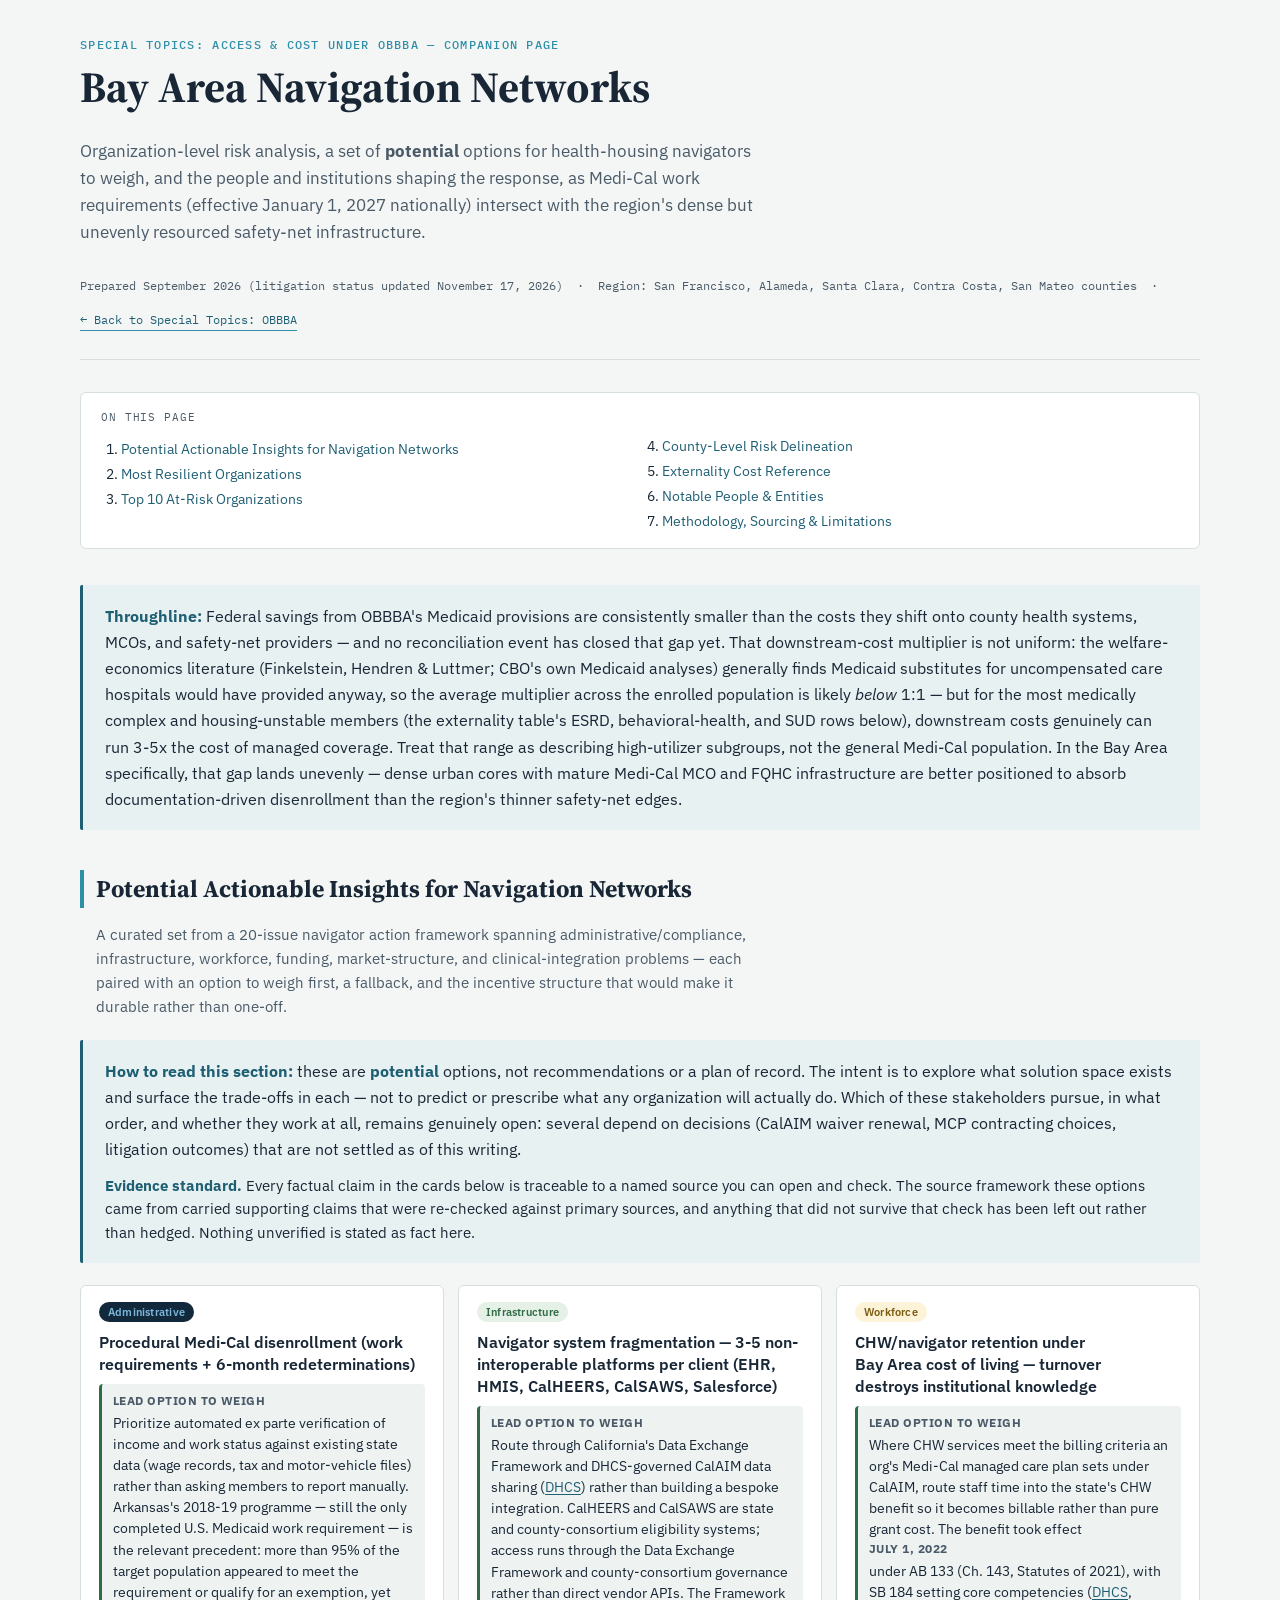
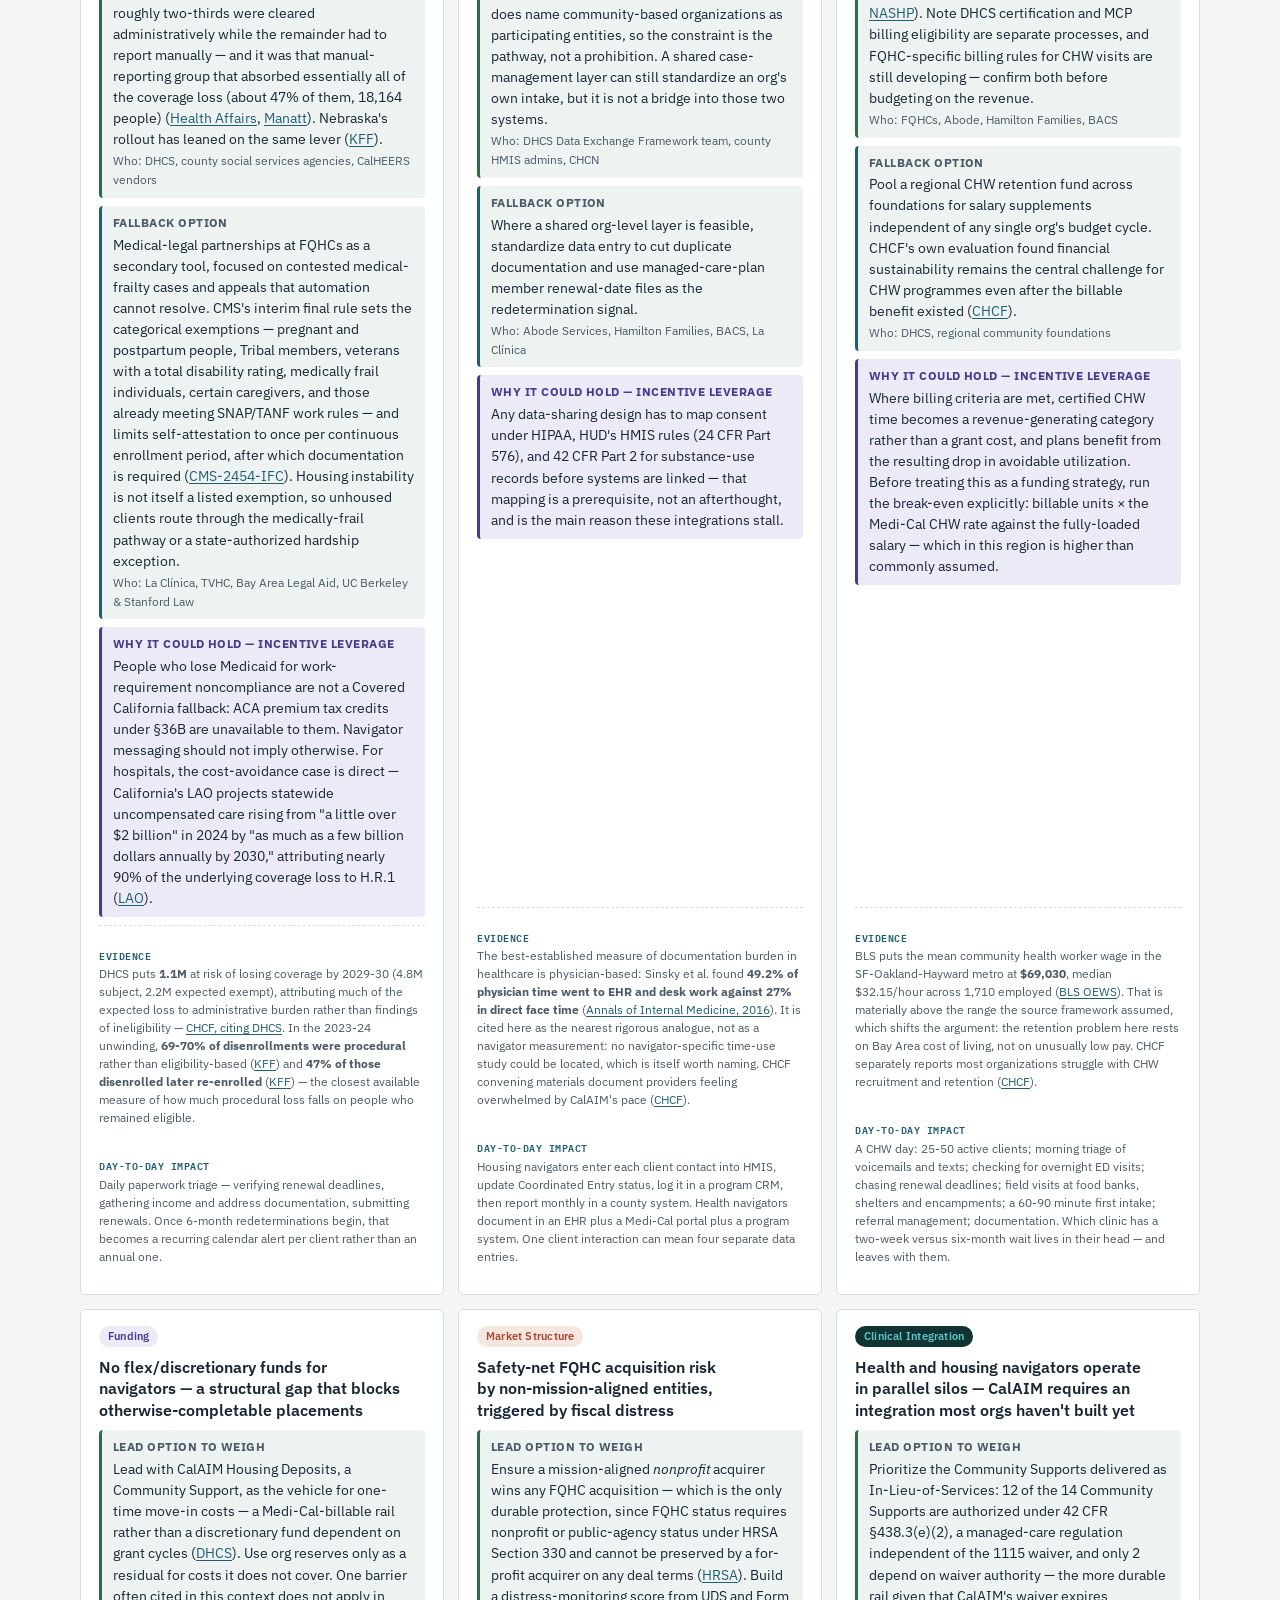
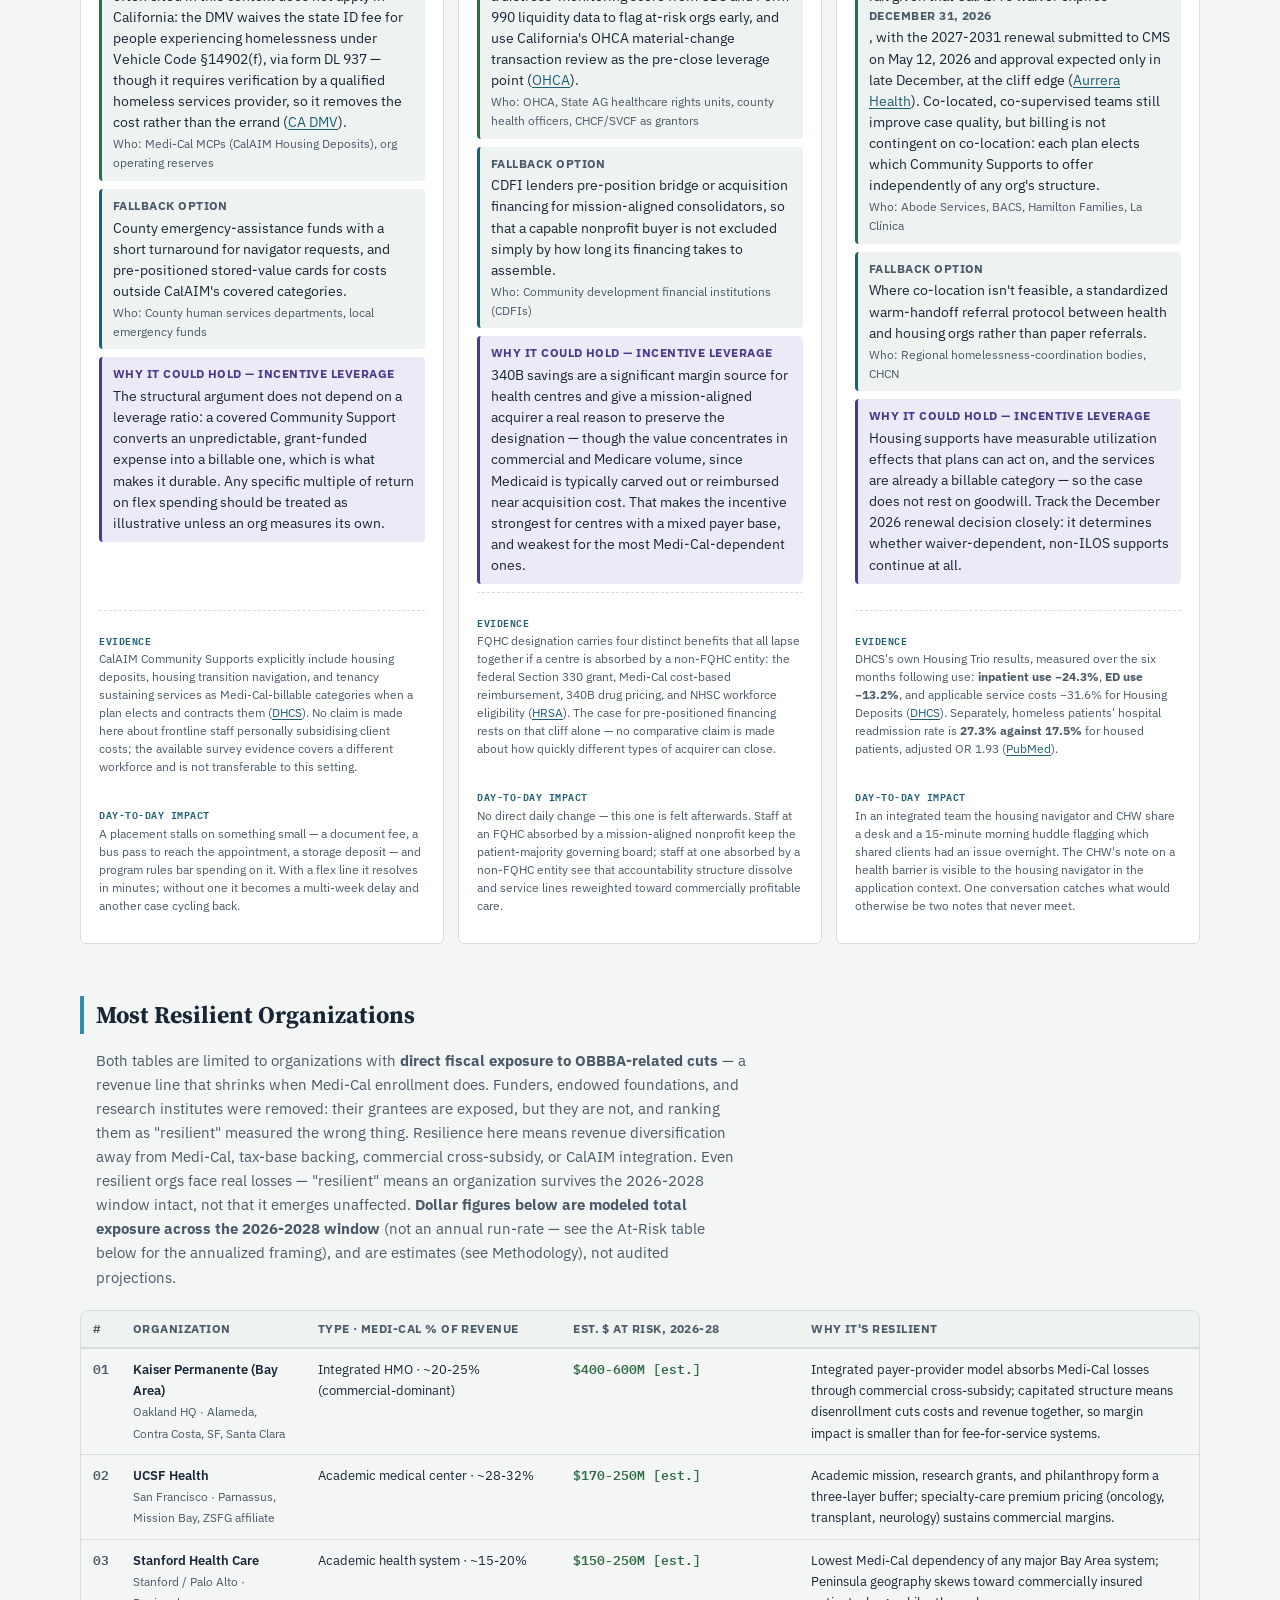
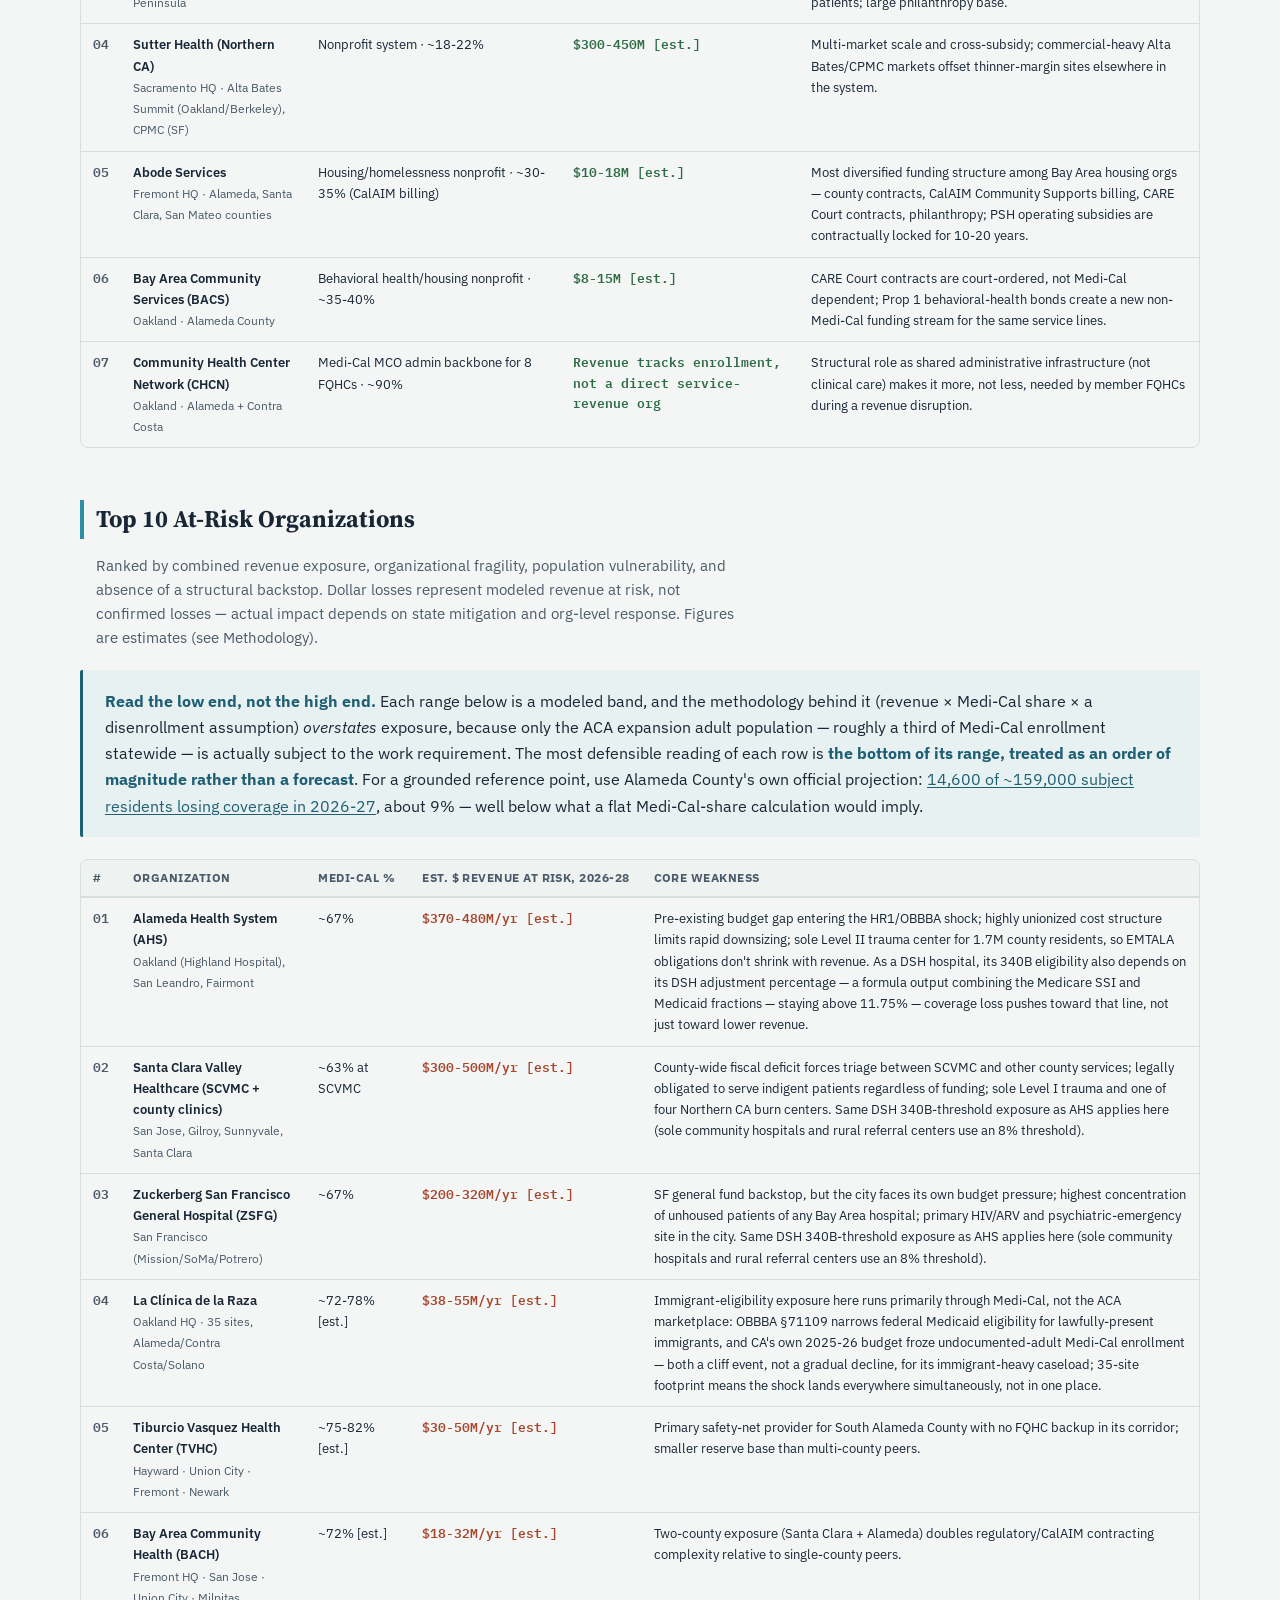
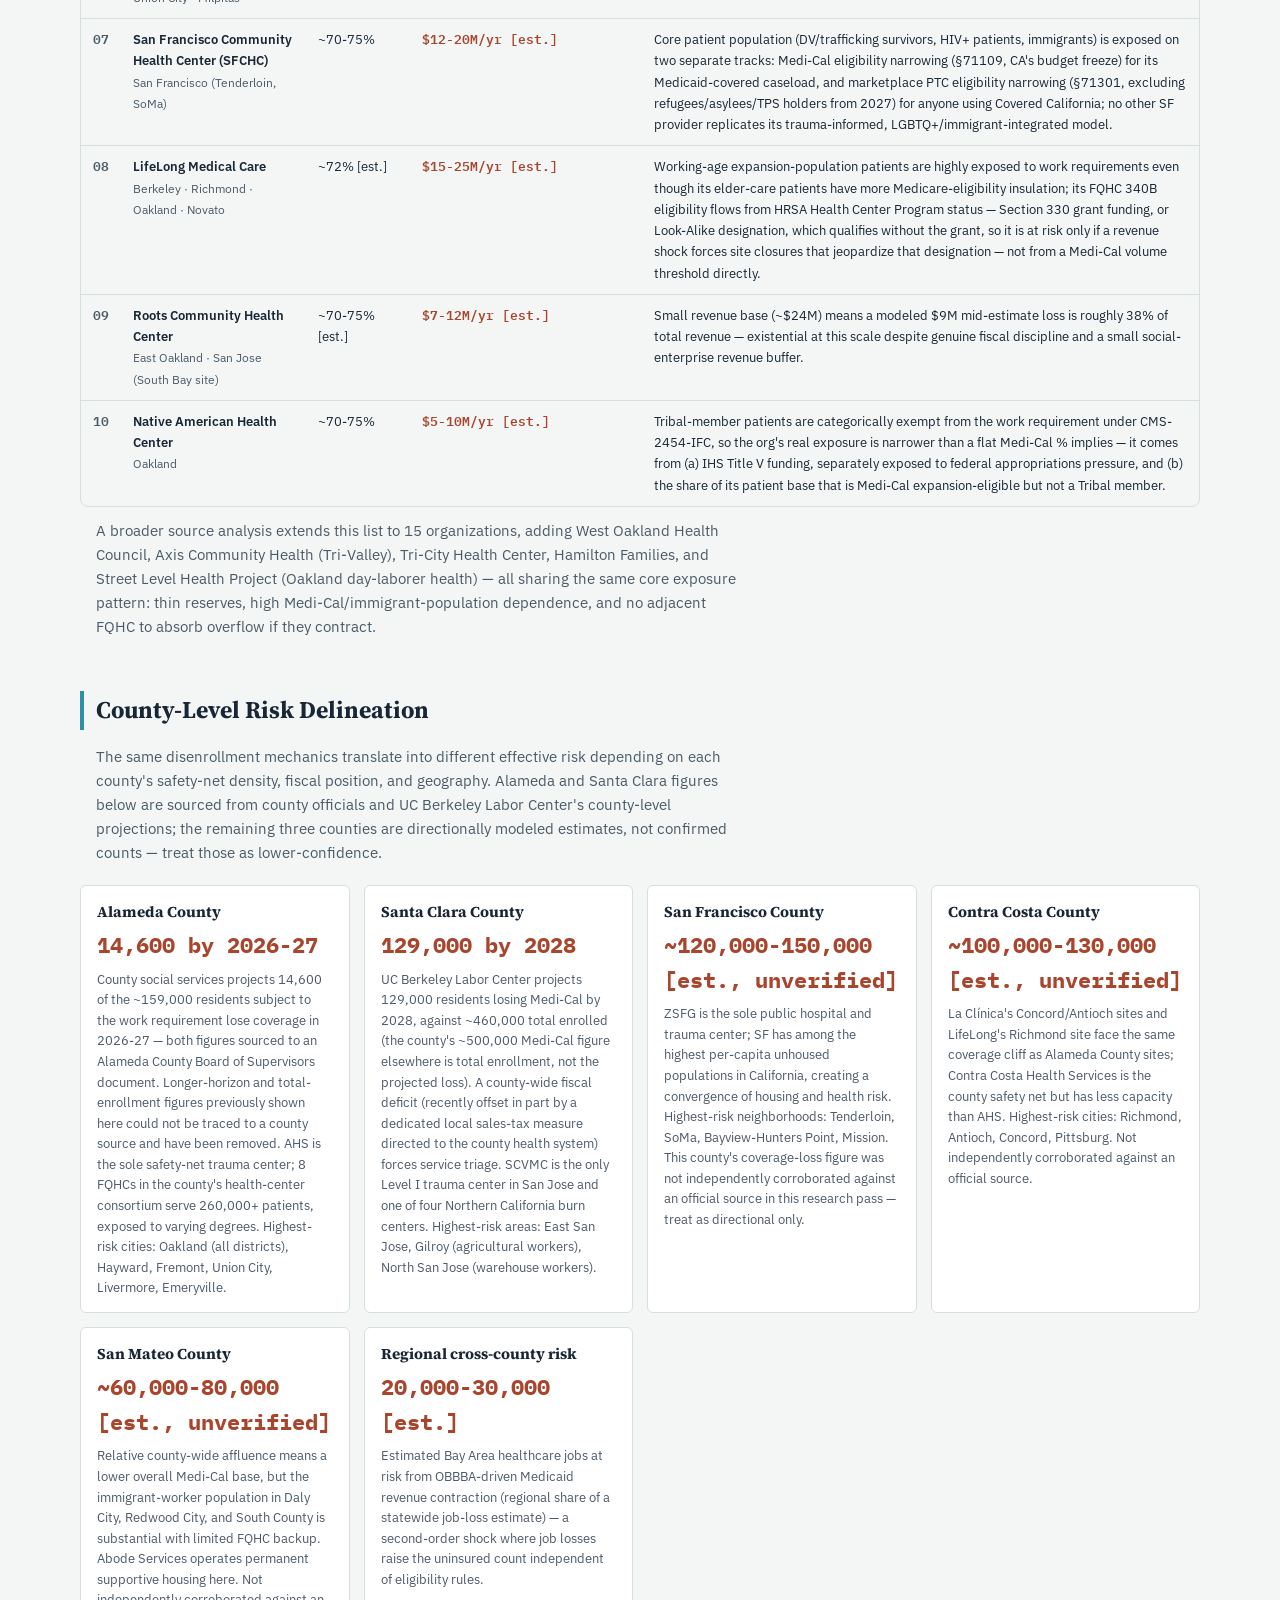
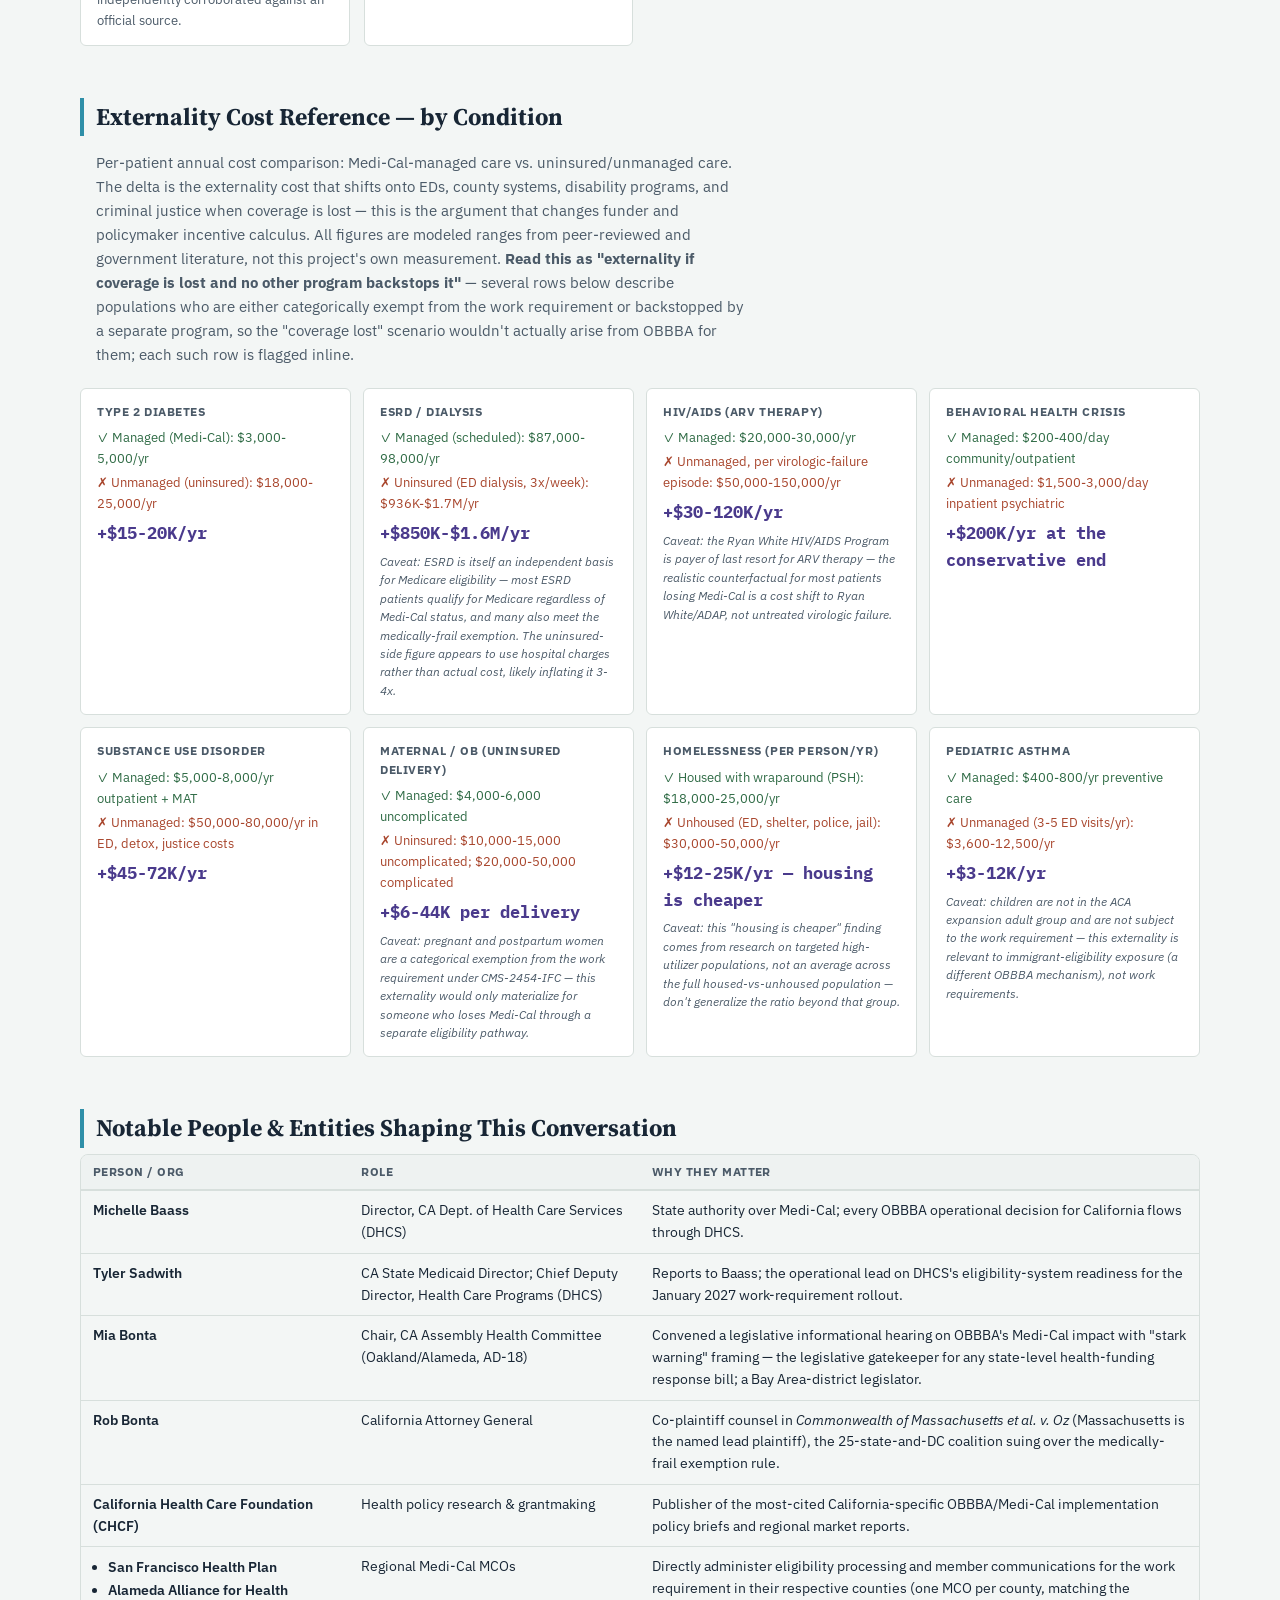
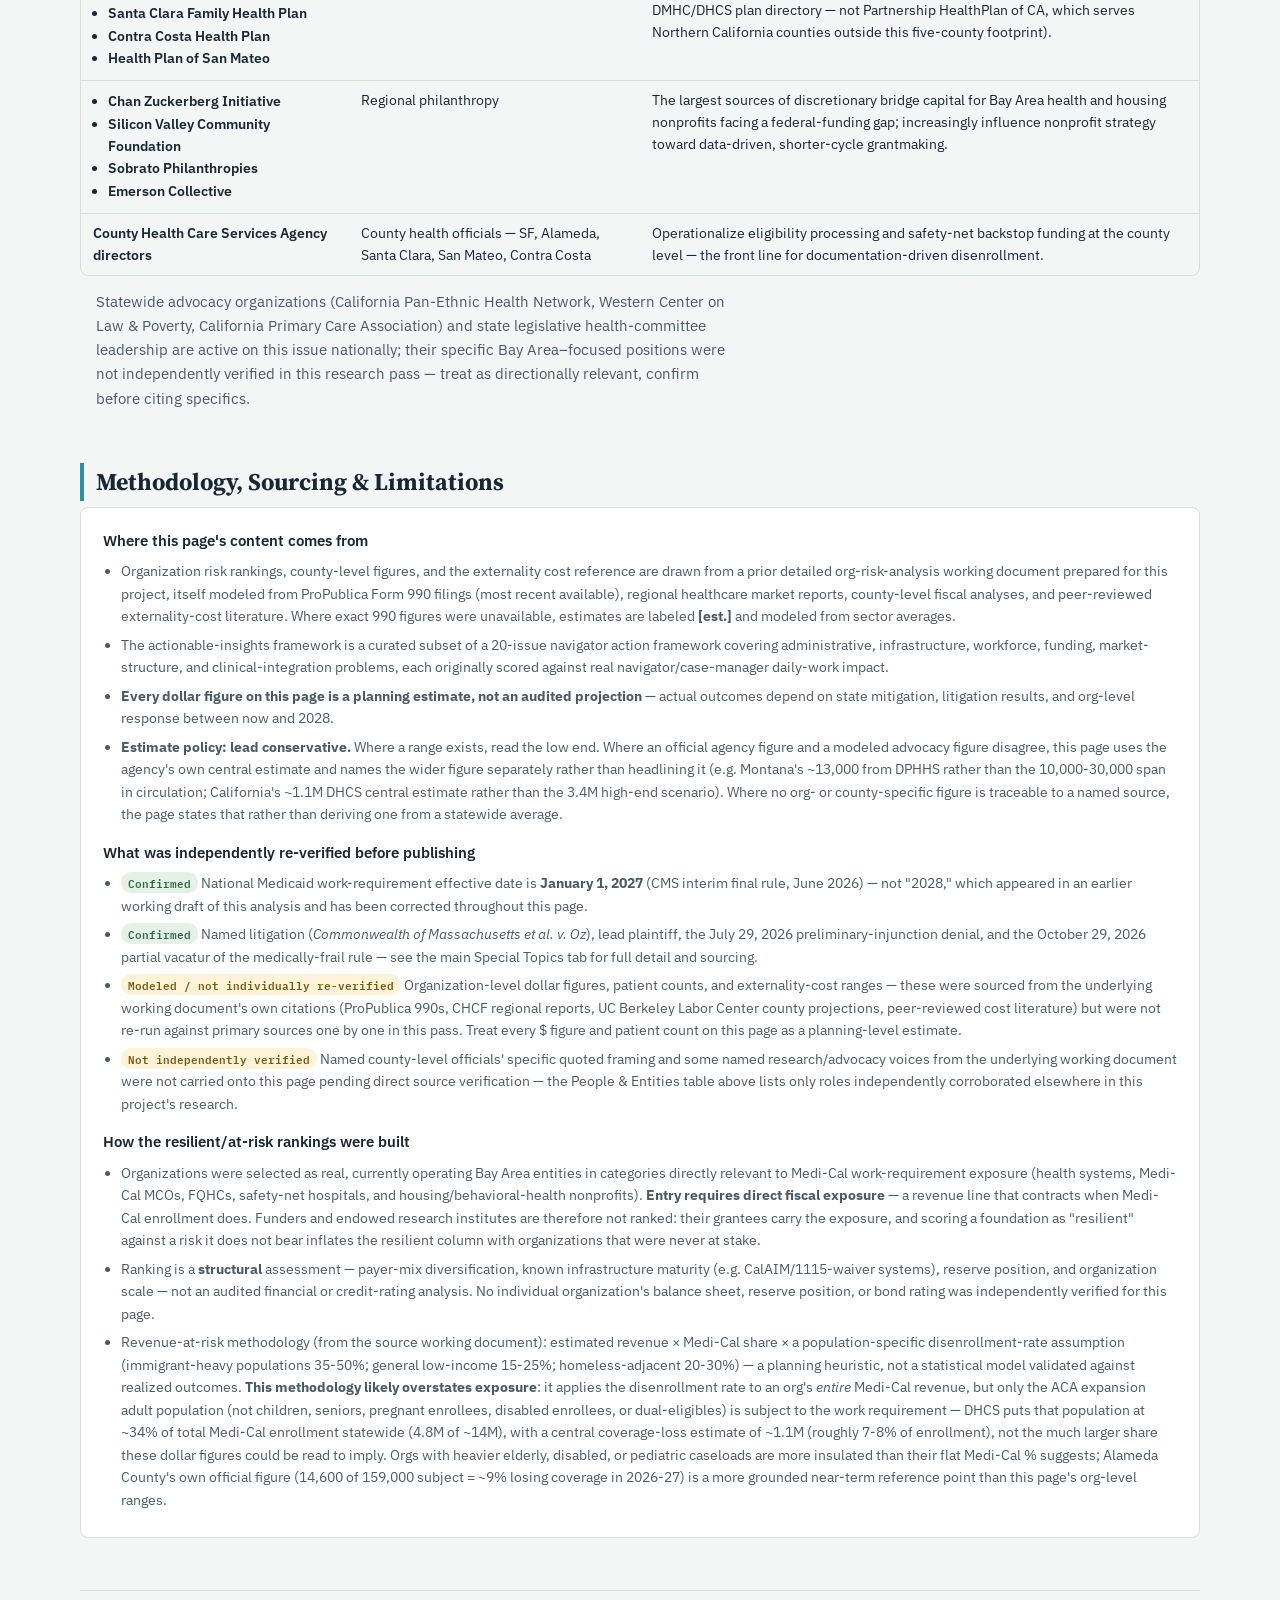
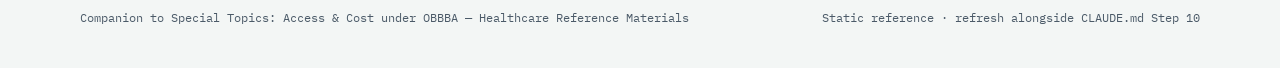
==== commit a3ef2dc1: "Verify refresh against primary sources; changelog sourcing, README refresh notes, date banner - Seco" ====
--- a/special-topics/bay-area-navigation.html
+++ b/special-topics/bay-area-navigation.html
@@ -228,7 +228,7 @@
     <h1>Bay Area Navigation Networks</h1>
     <p class="dek">Organization-level risk analysis, a set of <strong>potential</strong> options for health-housing navigators to weigh, and the people and institutions shaping the response, as Medi-Cal work requirements (effective January 1, 2027 nationally) intersect with the region's dense but unevenly resourced safety-net infrastructure.</p>
     <div class="meta-row">
-      <span>Prepared September 2026</span>
+      <span>Prepared September 2026 (litigation status updated November 17, 2026)</span>
       <span>·</span>
       <span>Region: San Francisco, Alameda, Santa Clara, Contra Costa, San Mateo counties</span>
       <span>·</span>
